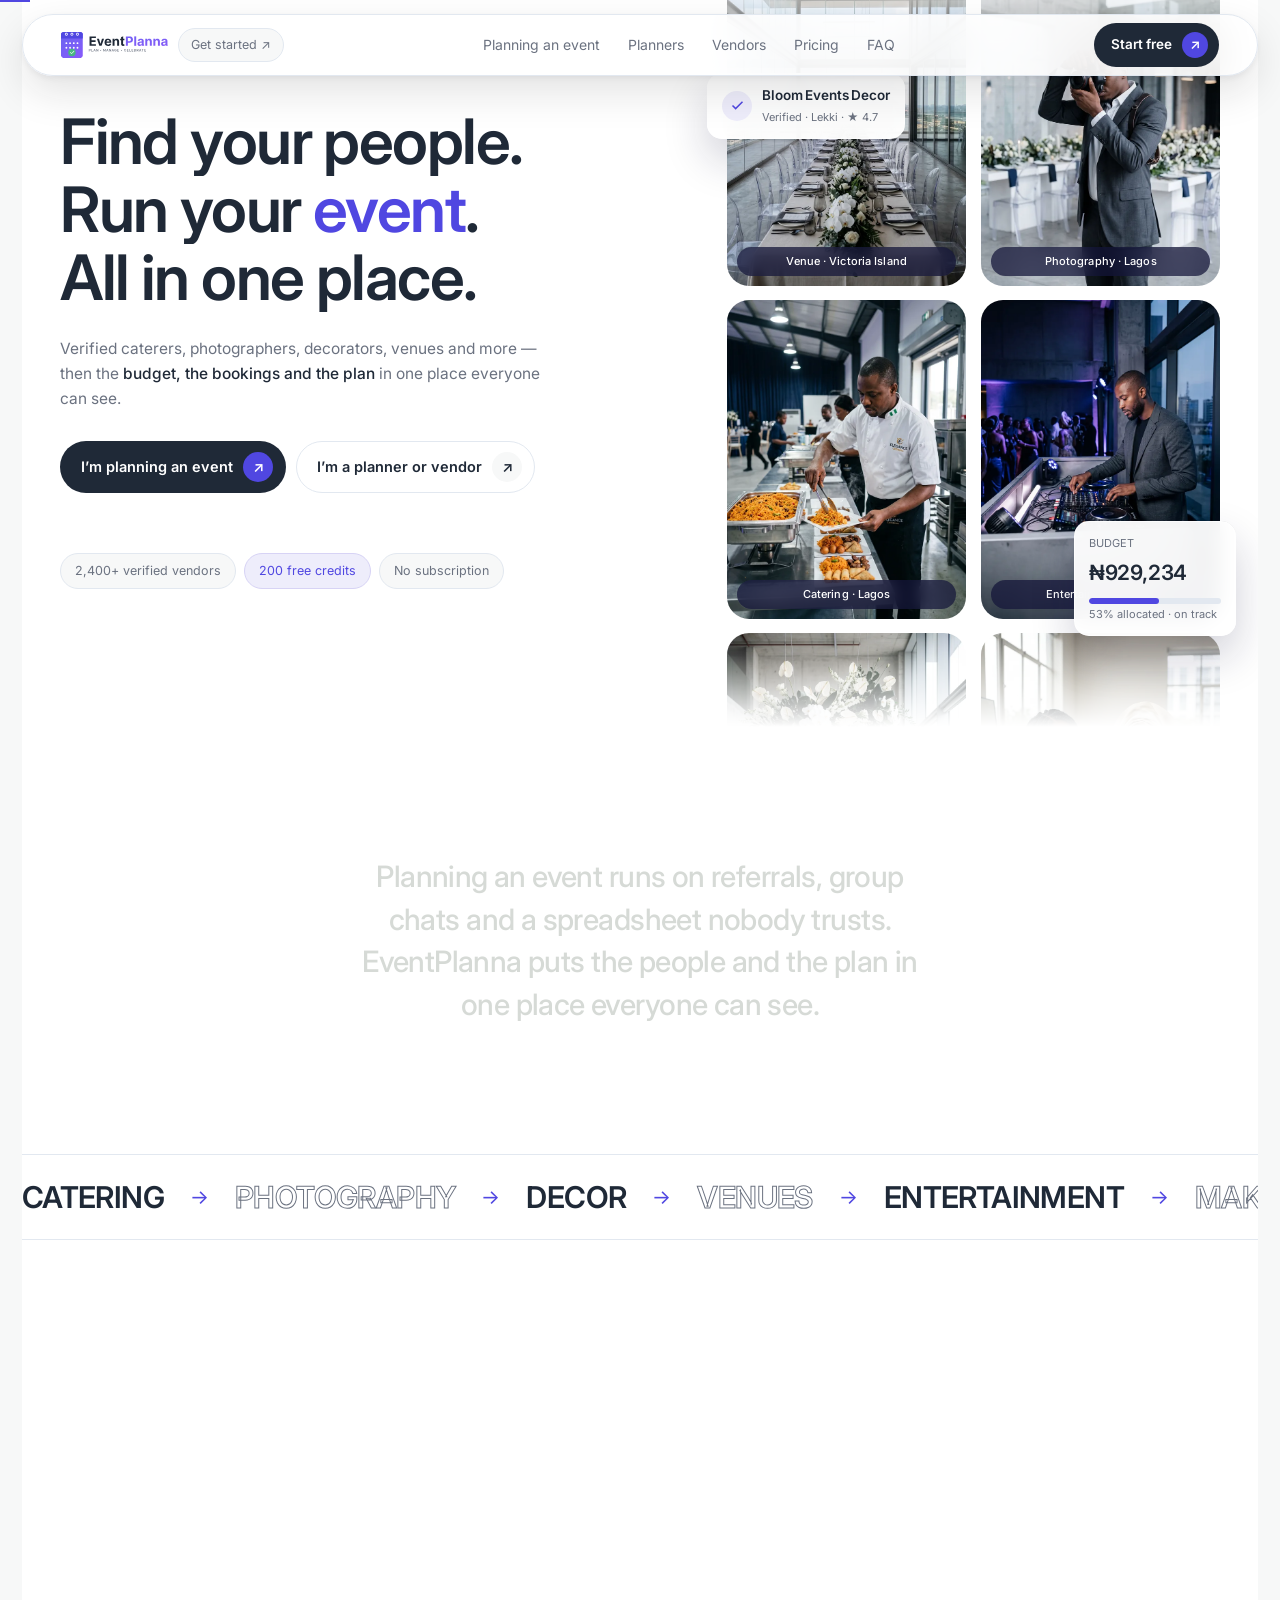
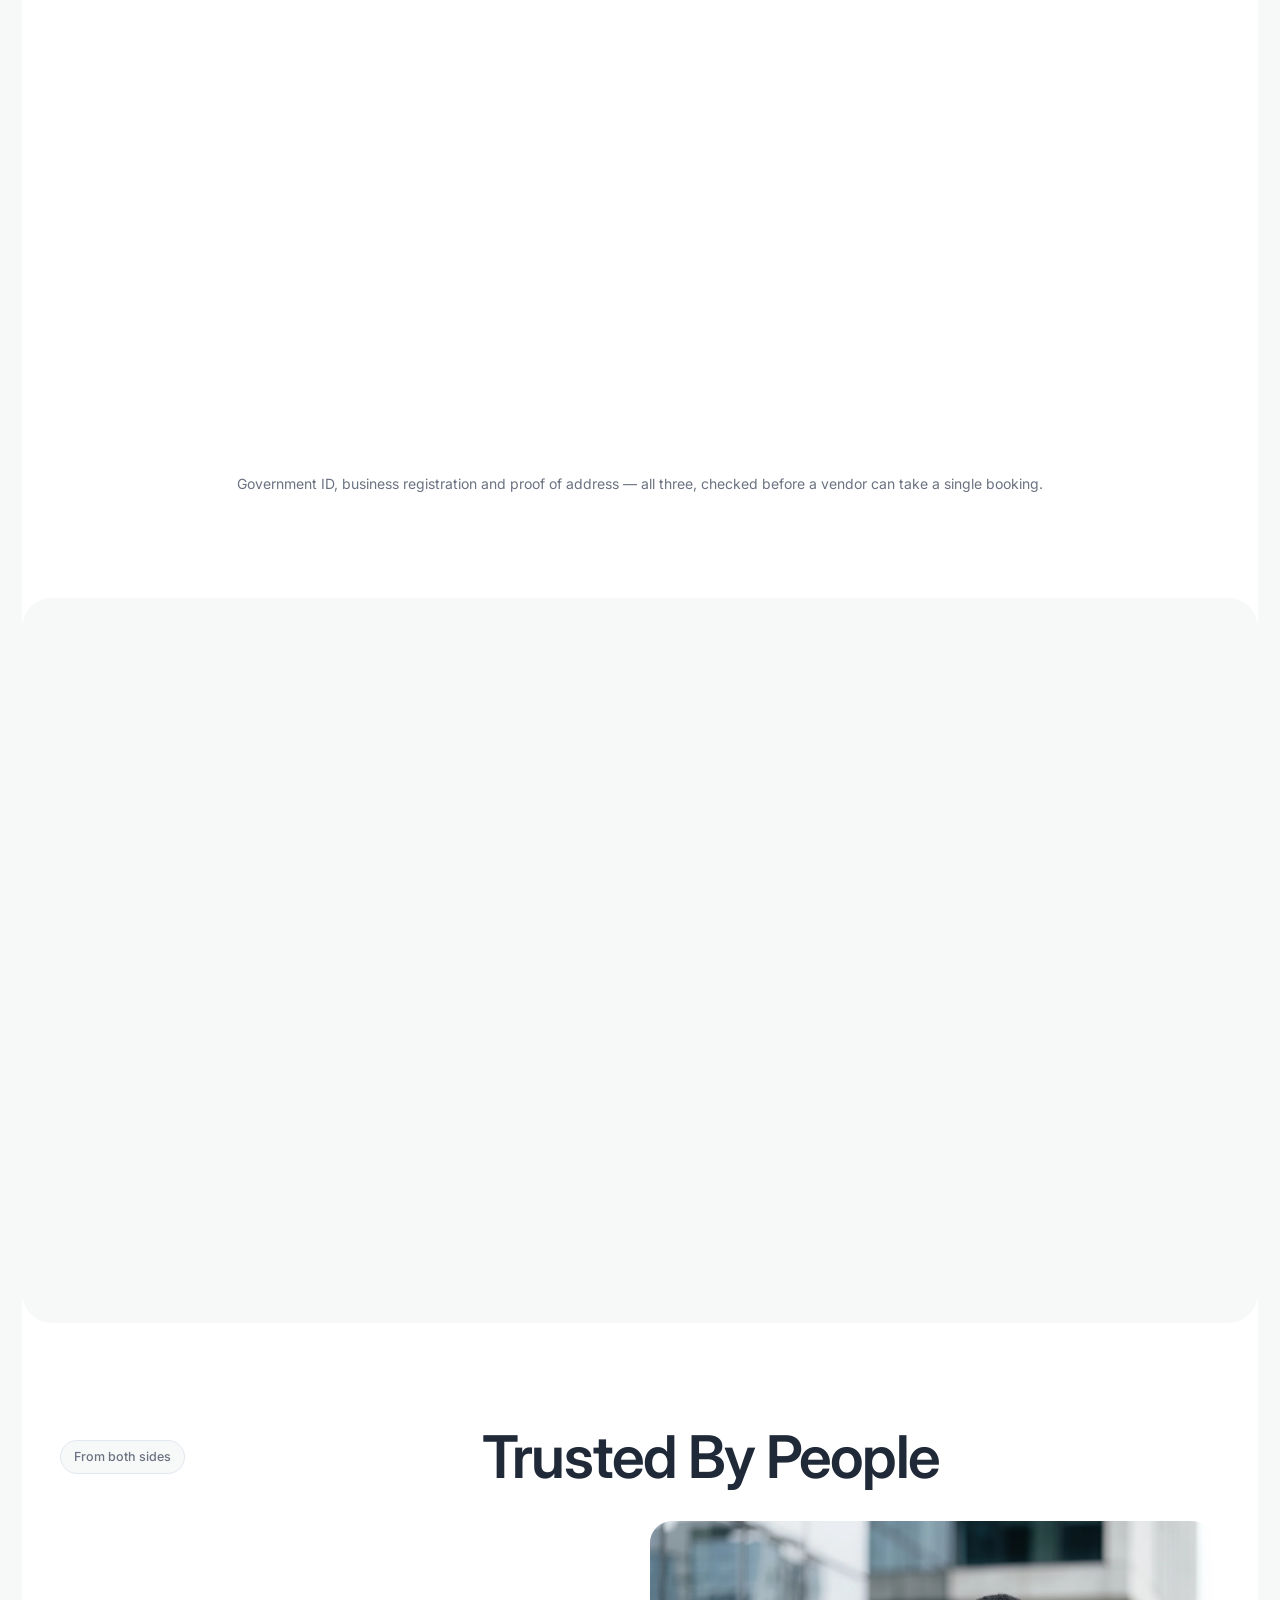
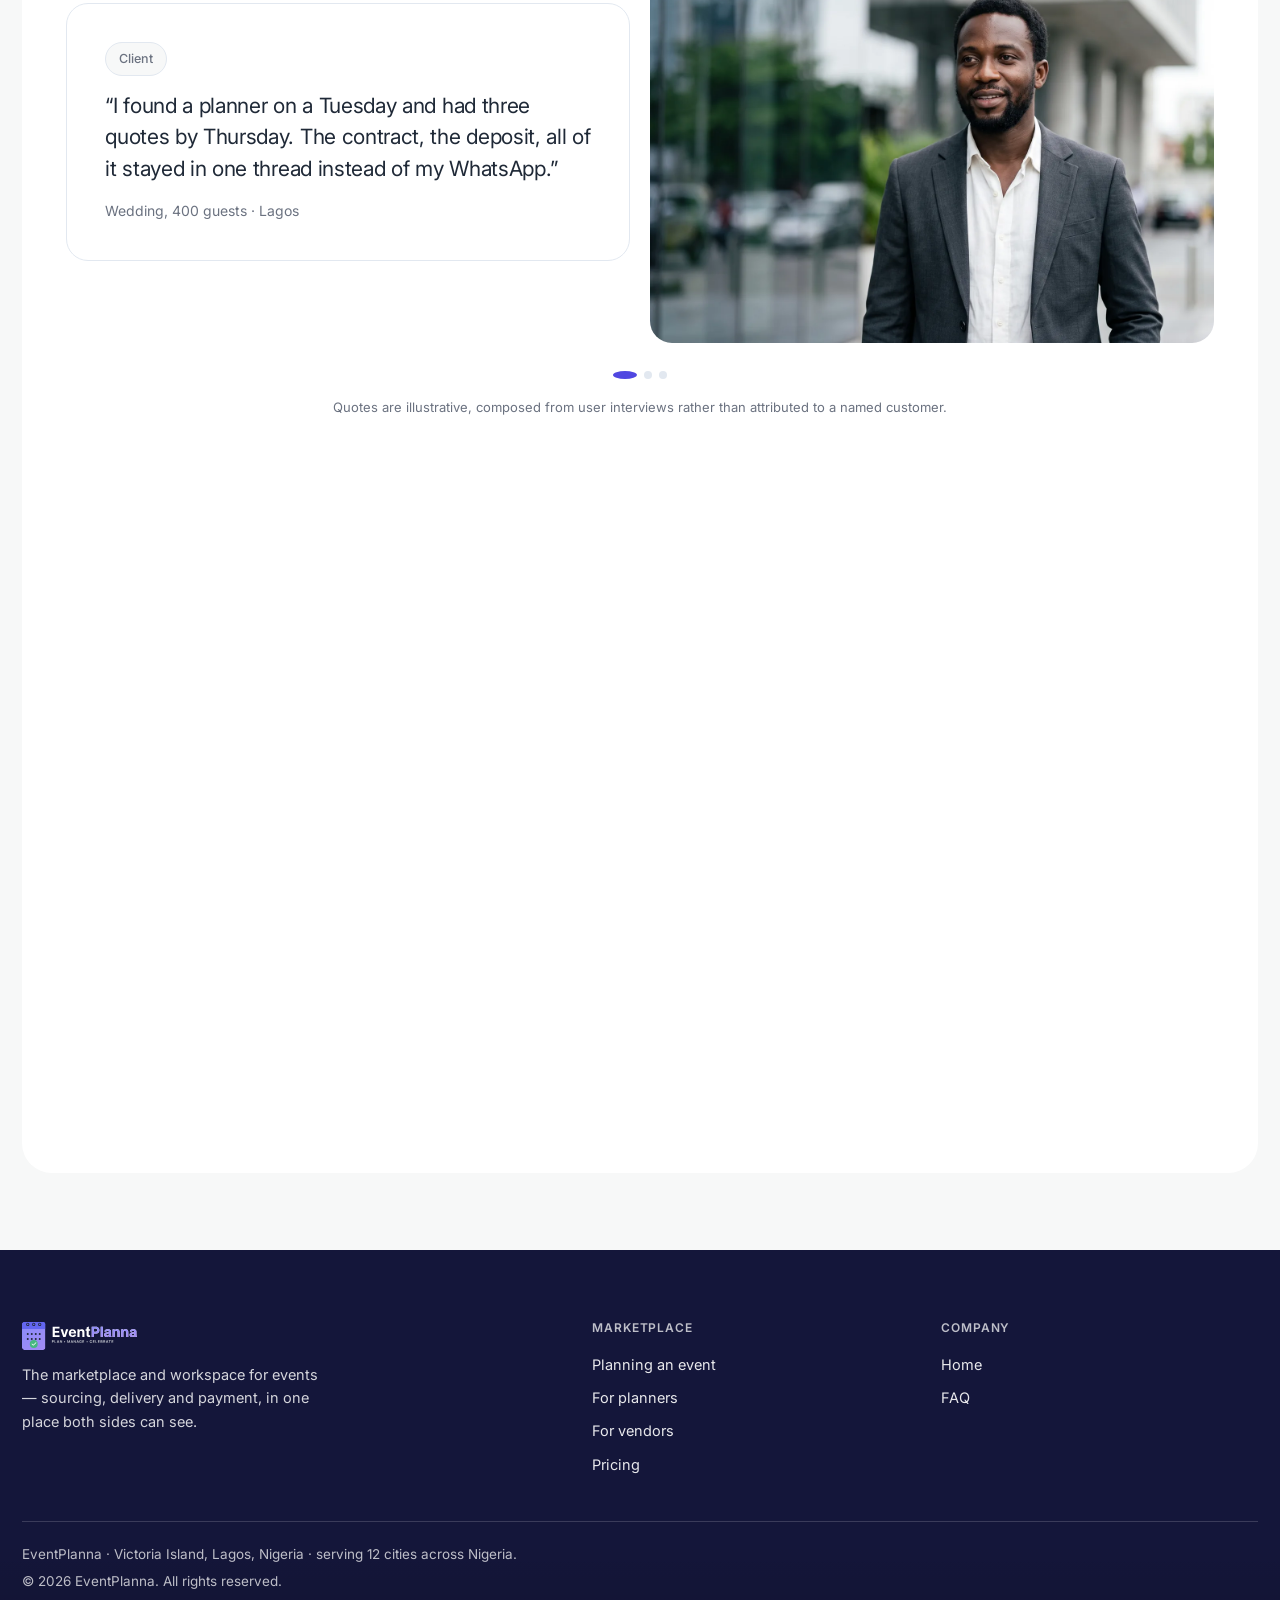
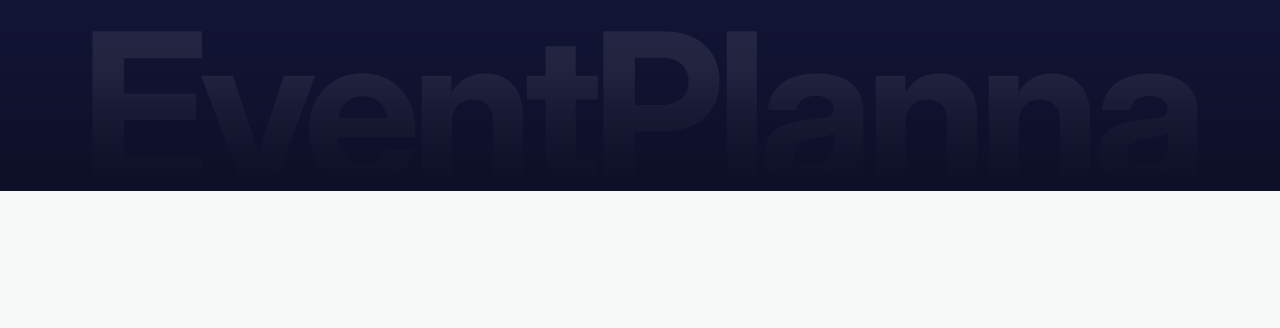
==== index.html @ 7e230792 "Use the uploaded photography across all nineteen slots The images arrived in assets/website images/ " ====
<!doctype html>
<html lang="en">
<head>
<meta charset="utf-8">
<meta name="viewport" content="width=device-width, initial-scale=1">
<title>EventPlanna &mdash; The marketplace and workspace for events</title>
<meta name="description" content="Find verified vendors and planners for your event, then run the whole thing &mdash; budget, bookings, tasks and payments &mdash; from one place. 2,400+ verified vendors across 12 Nigerian cities.">
<link rel="icon" href="assets/favicon.svg">
<link rel="preconnect" href="https://fonts.googleapis.com">
<link rel="preconnect" href="https://fonts.gstatic.com" crossorigin>
<link href="https://fonts.googleapis.com/css2?family=Inter:wght@400;500;600;700&display=swap" rel="stylesheet">
<link rel="stylesheet" href="assets/styles.css?v=2">
<link rel="stylesheet" href="assets/components.css?v=2">
</head>
<body>

<div class="progress"><i></i></div>

<nav class="nav">
  <div class="nav-inner">
    <a class="logo" href="index.html"><img src="assets/logo-dark.svg" alt="EventPlanna"></a>
    <a class="chip" href="#start">Get started &#8599;</a>
    <div class="nav-links">
      <a href="clients.html">Planning an event</a>
      <a href="planners.html">Planners</a>
      <a href="vendors.html">Vendors</a>
      <a href="pricing.html">Pricing</a>
      <a href="faq.html">FAQ</a>
    </div>
    <a class="btn btn-dark btn-sm" href="#start">Start free <span class="cap">&#8599;</span></a>
    <button class="nav-toggle" aria-label="Menu" aria-expanded="false"><span></span><span></span></button>
  </div>
</nav>

<div class="wrap"><div class="shell">

  <!-- ================= 1. HERO ================= -->
  <header class="hero">
    <div class="hero-grid">
      <div class="hero-left">
        <h1>
          <span class="line"><span>Find your people.</span></span>
          <span class="line"><span>Run your <em class="hl" style="font-style:normal">event</em>.</span></span>
          <span class="line"><span>All in one place.</span></span>
        </h1>
        <p class="hero-sub fade-up d1">Verified caterers, photographers, decorators, venues and more &mdash; then the <b>budget, the bookings and the plan</b> in one place everyone can see.</p>
        <div class="hero-actions fade-up d2">
          <a class="btn btn-dark" href="clients.html">I&rsquo;m planning an event <span class="cap">&#8599;</span></a>
          <a class="btn btn-light" href="planners.html">I&rsquo;m a planner or vendor <span class="cap">&#8599;</span></a>
        </div>
        <div class="hero-tags fade-up d3">
          <span class="tag">2,400+ verified vendors</span>
          <span class="tag on">200 free credits</span>
          <span class="tag">No subscription</span>
        </div>
      </div>

      <div class="hero-media-wrap fade-up d2">
        <div class="hero-media">
  <div class="col up">
            <div class="pcard ph t-grey" style="--img:url(img/hero-venue.webp)"><span class="plabel">Venue &middot; Victoria Island</span></div>
            <div class="pcard ph t-cream" style="--img:url(img/hero-catering.webp)"><span class="plabel">Catering &middot; Lagos</span></div>
            <div class="pcard ph t-blush" style="--img:url(img/hero-decor.webp)"><span class="plabel">Decor &middot; Lekki</span></div>
          </div>
  <div class="col down">
            <div class="pcard ph t-lilac" style="--img:url(img/hero-photography.webp)"><span class="plabel">Photography &middot; Lagos</span></div>
            <div class="pcard ph t-blue" style="--img:url(img/hero-entertainment.webp)"><span class="plabel">Entertainment &middot; Ikeja</span></div>
            <div class="pcard ph t-mint" style="--img:url(img/hero-beauty.webp)"><span class="plabel">Makeup &amp; hair &middot; Abuja</span></div>
          </div>
        </div>
        <div class="hfloat a">
          <i><svg width="15" height="15" viewBox="0 0 24 24" fill="none" stroke="#5047e1" stroke-width="2.4"><path d="M20 6 9 17l-5-5"/></svg></i>
          <div><b>Bloom Events Decor</b><small>Verified &middot; Lekki &middot; &#9733; 4.7</small></div>
        </div>
        <div class="hfloat b">
          <small>BUDGET</small>
          <b data-count="&#8358;1,600,000">&#8358;0</b>
          <span class="bar"><i></i></span>
          <small>53% allocated &middot; on track</small>
        </div>
      </div>
    </div>
  </header>

  <!-- ================= 2. statement ================= -->
  <section class="statement wide">
    <p data-words data-green="one|place|everyone|can|see">Planning an event runs on referrals, group chats and a spreadsheet nobody trusts. EventPlanna puts the people and the plan in one place everyone can see.</p>
  </section>

  <!-- ================= 3. ticker ================= -->
  <div class="ticker">
    <div class="ticker-track">
      <b>CATERING</b><i>&rarr;</i><b class="out">PHOTOGRAPHY</b><i>&rarr;</i><b>DECOR</b><i>&rarr;</i><b class="out">VENUES</b><i>&rarr;</i><b>ENTERTAINMENT</b><i>&rarr;</i><b class="out">MAKEUP &amp; HAIR</b><i>&rarr;</i>
    </div>
  </div>

  <!-- ================= 4. stats ================= -->
  <section class="section" style="padding-bottom:0">
    <div class="stats stagger">
      <div class="stat"><em>Verified vendors</em><b data-count="2,400+">0</b><span>ID, business registration and address checked before a single booking</span></div>
      <div class="stat"><em>Events delivered</em><b data-count="18,000+">0</b><span>Weddings, corporate events, birthdays and conferences</span></div>
      <div class="stat"><em>Paid to vendors</em><b data-count="&#8358;2.3B+">&#8358;0</b><span>Through bookings confirmed and delivered on the platform</span></div>
      <div class="stat"><em>Cities covered</em><b data-count="12">0</b><span>Lagos, Abuja, Port Harcourt, Ibadan, Kano, Enugu and six more</span></div>
    </div>
  </section>

  <!-- ================= 5. how it works ================= -->
  <section class="section" id="how">
    <div class="shead reveal">
      <span class="eyebrow">How it works</span>
      <h2>Three steps, and none of them is a phone call</h2>
    </div>
    <div class="steps">
      <div class="step reveal"><div class="step-n">1</div><div><h3>Tell us about the event</h3><p>Type, date, city, headcount, budget. You get a workspace back with phases, a starter checklist and a budget already broken into categories &mdash; so you are editing a plan, not staring at a blank page.</p></div></div>
      <div class="step reveal"><div class="step-n">2</div><div><h3>Compare people who are actually free</h3><p>Planners and vendors filtered by your date, your city and your budget before you ever see them. Real portfolios, real price ranges, and ratings only from clients who booked and paid here.</p></div></div>
      <div class="step reveal"><div class="step-n">3</div><div><h3>Book, pay, and follow it to the day</h3><p>A deposit paid in-app holds the date. Every naira after that lands against a budget line, and the plan is one screen you, your planner and your team all read from.</p></div></div>
    </div>
  </section>

  <!-- ================= 6. three doors ================= -->
  <section class="section">
    <div class="shead reveal">
      <span class="eyebrow">Who it is for</span>
      <h2>Three ways in, <span class="mark">one marketplace</span></h2>
    </div>
    <div class="cards stagger">
      <a class="card" href="clients.html">
        <div class="card-photo"><i class="ph t-blush" style="--img:url(img/door-client.webp)"></i></div>
        <h3>Planning an event</h3>
        <p>Compare real planners and vendors, book and pay in-app, and follow the budget without chasing anyone for an update.</p>
        <span class="card-link">For clients <span>&rarr;</span></span>
      </a>
      <a class="card" href="planners.html">
        <div class="card-photo"><i class="ph t-lilac" style="--img:url(img/door-planner.webp)"></i></div>
        <h3>Event planners</h3>
        <p>Win briefs that match what you do, source your own vendors, and run budgets, tasks and your team from one workspace.</p>
        <span class="card-link">For planners <span>&rarr;</span></span>
      </a>
      <a class="card" href="vendors.html">
        <div class="card-photo"><i class="ph t-cream" style="--img:url(img/door-vendor.webp)"></i></div>
        <h3>Vendors</h3>
        <p>List free, get briefs filtered to your category, city and availability, and get paid once the event is delivered.</p>
        <span class="card-link">For vendors <span>&rarr;</span></span>
      </a>
    </div>
  </section>

  <!-- ================= 7. verified split ================= -->
  <section class="section">
    <h2 class="big reveal" style="margin-bottom:36px">A marketplace is only worth something if the <span class="mark">badge means something</span></h2>
    <div class="split">
      <span class="sw">Verified</span>
      <div class="slot"><div class="pcard ph t-lilac" style="--img:url(img/verified-vendor.webp)" role="img" aria-label="A verified caterer plating in a venue kitchen"></div></div>
      <span class="sw">Before listed</span>
    </div>
    <p class="center muted" style="font-size:14px;margin-top:26px">Government ID, business registration and proof of address &mdash; all three, checked before a vendor can take a single booking.</p>
  </section>

  <!-- ================= 8. orbit ================= -->
  <section class="section" style="background:var(--tile);border-radius:var(--r-xl)">
    <div class="duo reveal">
      <div class="orbit">
        <div class="ring"></div><div class="ring r2"></div><div class="ring r3"></div>
        <div class="spin">
          <div class="sat" style="left:2%;top:38%"><span><svg width="20" height="20" viewBox="0 0 24 24" fill="none" stroke="#5047e1" stroke-width="2"><path d="M14.5 4h-5L8 6H4a2 2 0 0 0-2 2v10a2 2 0 0 0 2 2h16a2 2 0 0 0 2-2V8a2 2 0 0 0-2-2h-4z"/><circle cx="12" cy="13" r="4"/></svg></span></div>
          <div class="sat" style="right:6%;top:14%"><span><svg width="20" height="20" viewBox="0 0 24 24" fill="none" stroke="#0f9d6e" stroke-width="2"><path d="M3 2v7a3 3 0 0 0 6 0V2M6 12v10M18 2c-1.7 1.3-2.5 3.4-2.5 6s.8 4.7 2.5 6V2zM18 14v8"/></svg></span></div>
          <div class="sat" style="right:2%;bottom:34%"><span><svg width="20" height="20" viewBox="0 0 24 24" fill="none" stroke="#3b82f6" stroke-width="2"><path d="M9 18V5l12-2v13"/><circle cx="6" cy="18" r="3"/><circle cx="18" cy="16" r="3"/></svg></span></div>
        </div>
        <div class="spin rev">
          <div class="sat" style="left:16%;bottom:8%"><span><svg width="20" height="20" viewBox="0 0 24 24" fill="none" stroke="#c2478e" stroke-width="2"><path d="M12 22c4-4 7-7.6 7-11a7 7 0 1 0-14 0c0 3.4 3 7 7 11z"/><circle cx="12" cy="11" r="2.6"/></svg></span></div>
          <div class="sat" style="left:40%;top:1%"><span><svg width="20" height="20" viewBox="0 0 24 24" fill="none" stroke="#d97b3c" stroke-width="2"><path d="M3 21V9l9-6 9 6v12"/><path d="M9 21v-7h6v7"/></svg></span></div>
        </div>
        <div class="hub"><img src="assets/logo-dark.svg" alt="EventPlanna"><div style="font-size:10.5px;color:var(--grey);margin-top:6px">one workspace</div></div>
      </div>
      <div>
        <h2 style="font-size:clamp(28px,4vw,46px)"><span class="mark">Every vendor</span> one event needs, from one workspace</h2>
        <p class="muted" style="margin-top:18px;max-width:46ch">Catering, photography, decor, venue, entertainment and logistics all book through the same flow and draw from the same budget &mdash; so you compare real quotes against what is actually left.</p>
        <ul class="ticks">
          <li><svg width="16" height="16" viewBox="0 0 24 24" fill="none" stroke="#5047e1" stroke-width="3"><path d="M20 6 9 17l-5-5"/></svg> Your own trusted vendors, or the verified marketplace</li>
          <li><svg width="16" height="16" viewBox="0 0 24 24" fill="none" stroke="#5047e1" stroke-width="3"><path d="M20 6 9 17l-5-5"/></svg> One budget, every category drawing from it</li>
          <li><svg width="16" height="16" viewBox="0 0 24 24" fill="none" stroke="#5047e1" stroke-width="3"><path d="M20 6 9 17l-5-5"/></svg> No subscription &mdash; you spend credits on actions, not access</li>
        </ul>
        <div class="hero-actions" style="margin-top:26px">
          <a class="btn btn-dark" href="vendors.html">Meet the network <span class="cap">&#8599;</span></a>
          <a class="btn btn-light" href="pricing.html">What it costs <span class="cap">&#8599;</span></a>
        </div>
      </div>
    </div>
  </section>

  <!-- ================= 9. testimonials ================= -->
  <section class="section">
    <div style="display:flex;justify-content:space-between;align-items:center;gap:16px;flex-wrap:wrap;margin-bottom:26px">
      <span class="eyebrow">From both sides</span>
      <h2 class="big" style="flex:1;min-width:240px">Trusted By People</h2>
    </div>
    <div class="tcar" data-carousel>
      <div class="ttrack">
        <div class="tslide">
          <div class="tquote">
            <span class="eyebrow">Client</span>
            <blockquote>&ldquo;I found a planner on a Tuesday and had three quotes by Thursday. The contract, the deposit, all of it stayed in one thread instead of my WhatsApp.&rdquo;</blockquote>
            <p class="muted" style="margin-top:16px;font-size:14px">Wedding, 400 guests &middot; Lagos</p>
          </div>
          <div class="tphoto ph" style="--img:url(img/t-client.webp)" role="img" aria-label="Portrait of a client who planned his own wedding"></div>
        </div>
        <div class="tslide">
          <div class="tquote">
            <span class="eyebrow">Planner</span>
            <blockquote>&ldquo;We ran 40 events last year on EventPlanna. The budget tracking alone paid for itself &mdash; I stopped finding out about an overspend three weeks too late.&rdquo;</blockquote>
            <p class="muted" style="margin-top:16px;font-size:14px">Full-service planner &middot; Lagos</p>
          </div>
          <div class="tphoto ph" style="--img:url(img/t-planner.webp)" role="img" aria-label="Portrait of a full-service event planner in a venue she is working in"></div>
        </div>
        <div class="tslide">
          <div class="tquote">
            <span class="eyebrow">Vendor</span>
            <blockquote>&ldquo;We went from four bookings a month to fourteen. The verified badge made the difference &mdash; people stopped asking us to prove we were real.&rdquo;</blockquote>
            <p class="muted" style="margin-top:16px;font-size:14px">Photography &middot; Lagos</p>
          </div>
          <div class="tphoto ph" style="--img:url(img/t-vendor.webp)" role="img" aria-label="Portrait of a wedding photographer on the vendor network"></div>
        </div>
      </div>
    </div>
    <div class="tdots"></div>
    <p class="center muted" style="font-size:13px;margin-top:18px">Quotes are illustrative, composed from user interviews rather than attributed to a named customer.</p>
  </section>

  <!-- ================= 10. CTA + category mosaic ================= -->
  <section class="section" id="start">
    <div class="duo duo-36 reveal">
      <h2 style="font-size:clamp(28px,4.4vw,52px)">Start with <span class="hl">200 free credits</span> and see who is actually available on your date.</h2>
      <div>
        <p class="muted">No card, no subscription, no sales call. Create the event and you can be comparing real quotes in under a minute.</p>
        <div class="hero-actions" style="margin-top:22px">
          <a class="btn btn-dark" href="clients.html">Planning an event <span class="cap">&#8599;</span></a>
          <a class="btn btn-light" href="vendors.html">List your business <span class="cap">&#8599;</span></a>
        </div>
      </div>
    </div>
    <div class="mosaic stagger">
      <div class="pcard ph t-cream" style="--img:url(img/cat-catering.webp)"><div class="catile"><span class="ci"><svg width="17" height="17" viewBox="0 0 24 24" fill="none" stroke="#d97b3c" stroke-width="2"><path d="M3 2v7a3 3 0 0 0 6 0V2M6 12v10M18 2c-1.7 1.3-2.5 3.4-2.5 6s.8 4.7 2.5 6V2zM18 14v8"/></svg></span><b>Catering</b><span>548 vendors</span></div></div>
      <div class="pcard ph t-lilac" style="--img:url(img/cat-photography.webp)"><div class="catile"><span class="ci"><svg width="17" height="17" viewBox="0 0 24 24" fill="none" stroke="#5047e1" stroke-width="2"><path d="M14.5 4h-5L8 6H4a2 2 0 0 0-2 2v10a2 2 0 0 0 2 2h16a2 2 0 0 0 2-2V8a2 2 0 0 0-2-2h-4z"/><circle cx="12" cy="13" r="4"/></svg></span><b>Photography</b><span>462 vendors</span></div></div>
      <div class="pcard ph t-blush" style="--img:url(img/cat-decor.webp)"><div class="catile"><span class="ci"><svg width="17" height="17" viewBox="0 0 24 24" fill="none" stroke="#c2478e" stroke-width="2"><path d="M12 22c4-4 7-7.6 7-11a7 7 0 1 0-14 0c0 3.4 3 7 7 11z"/><circle cx="12" cy="11" r="2.6"/></svg></span><b>Decor</b><span>391 vendors</span></div></div>
      <div class="pcard ph t-grey" style="--img:url(img/cat-venues.webp)"><div class="catile"><span class="ci"><svg width="17" height="17" viewBox="0 0 24 24" fill="none" stroke="#6b7280" stroke-width="2"><path d="M3 21V9l9-6 9 6v12"/><path d="M9 21v-7h6v7"/></svg></span><b>Venues</b><span>344 listings</span></div></div>
      <div class="pcard ph t-blue" style="--img:url(img/cat-entertainment.webp)"><div class="catile"><span class="ci"><svg width="17" height="17" viewBox="0 0 24 24" fill="none" stroke="#3b82f6" stroke-width="2"><path d="M9 18V5l12-2v13"/><circle cx="6" cy="18" r="3"/><circle cx="18" cy="16" r="3"/></svg></span><b>Entertainment</b><span>352 vendors</span></div></div>
      <div class="pcard ph t-mint" style="--img:url(img/cat-beauty.webp)"><div class="catile"><span class="ci"><svg width="17" height="17" viewBox="0 0 24 24" fill="none" stroke="#0f9d6e" stroke-width="2"><path d="M12 2a7 7 0 0 1 7 7c0 4-7 13-7 13S5 13 5 9a7 7 0 0 1 7-7z"/></svg></span><b>Makeup &amp; hair</b><span>268 vendors</span></div></div>
    </div>
  </section>
</div></div>

<footer>
  <div class="wrap">
    <div class="foot-grid">
      <div class="foot-brand">
        <a class="logo" href="index.html" style="height:28px"><img src="assets/logo-light.svg" alt="EventPlanna" style="height:28px"></a>
        <p>The marketplace and workspace for events &mdash; sourcing, delivery and payment, in one place both sides can see.</p>
      </div>
      <div><h4>Marketplace</h4><a href="clients.html">Planning an event</a><a href="planners.html">For planners</a><a href="vendors.html">For vendors</a><a href="pricing.html">Pricing</a></div>
      <div><h4>Company</h4><a href="index.html">Home</a><a href="faq.html">FAQ</a></div>
    </div>
    <div class="foot-bot">
      <div>
        <div>EventPlanna &middot; Victoria Island, Lagos, Nigeria &middot; serving 12 cities across Nigeria.</div>
        <div style="margin-top:6px">&copy; 2026 EventPlanna. All rights reserved.</div>
      </div>
    </div>
  </div>
  <div class="foot-mark" aria-hidden="true">EventPlanna</div>
</footer>

<script src="assets/app.js?v=2"></script>
</body>
</html>
---- assets/styles.css ----
/* EventPlanna — marketing site
   Tokens from the platform design system in Figma. Inter only, brand green only. */

:root{
  /* EventPlanna brand ramp. The token names keep the template's --green-*
     shape so nothing downstream has to change; the values are the product's
     real design-system colours, carried over from the app build. */
  --green:#5047e1; --green-700:#3f37c9; --green-100:#eeedfb; --green-300:#a49ff0;
  --ink:#1f2937; --grey:#6b7280; --border:#e2e8f0; --tile:#f7f8f8; --white:#fff;
  --green-900:#14163a;
  /* status only - never decoration, never a chart series */
  --amber:#b98900; --amber-bg:#fff6df; --red:#c2454a; --red-bg:#fdeded;
  --blue:#1d4ed8; --blue-bg:#eaf2fe; --purple:#6d28d9; --purple-bg:#f2eefc;
  /* categorical chart series - distinct hues, none reused from the status set */
  --c1:#5047e1; --c2:#8b85ea; --c3:#3b82f6; --c4:#0f9d6e; --c5:#c2478e; --c6:#d97b3c; --c-neutral:#c9ccd6;
  /* The shell tracks the viewport instead of locking to 1200px: it fills the
     window up to 1720px, past which a text column stops being readable. The
     outer margin and the inner gutter both grow with the screen, so the
     proportions hold from a phone to an ultrawide. */
  --max:1720px;
  --page:min(100% - clamp(24px,3.4vw,96px), var(--max));
  --gut:clamp(18px,3vw,72px);
  --r:12px; --r-lg:22px; --r-xl:30px;
  --shadow:0 1px 2px rgba(31,41,55,.04),0 12px 32px rgba(31,41,55,.07);
  --shadow-lg:0 26px 70px rgba(20,22,58,.22);
  --ease:cubic-bezier(.22,1,.36,1); --ease-out:cubic-bezier(.16,1,.3,1);
}
*,*::before,*::after{box-sizing:border-box}
html{scroll-behavior:smooth}
body{margin:0;background:var(--tile);color:var(--ink);font-family:Inter,-apple-system,BlinkMacSystemFont,"Segoe UI",sans-serif;font-size:clamp(16px,.95vw,18px);line-height:1.6;-webkit-font-smoothing:antialiased;overflow-x:hidden}
img{max-width:100%;display:block}
a{color:inherit}
h1,h2,h3,h4{margin:0;line-height:1.08;letter-spacing:-.025em;font-weight:600}
p{margin:0}
.wrap{width:var(--page);margin-inline:auto}
.section{padding:clamp(60px,8vw,118px) var(--gut)}
.shell>.section,.shell>header{padding-inline:var(--gut)}
.hero-left{padding-inline:0}
.center{text-align:center}
.hl{color:var(--green)}
.mark{background:var(--green-100);color:var(--green);padding:0 .18em;border-radius:6px;box-decoration-break:clone;-webkit-box-decoration-break:clone}
.muted{color:var(--grey)}
.shell{background:var(--white);border-radius:var(--r-xl);overflow:hidden}
.smooth{position:fixed;top:0;left:0;width:100%;will-change:transform;z-index:1}
.has-smooth body{overflow-x:hidden}
.js-scrub{transition:none!important}

/* ============ preloader ============ */

/* ============ nav ============ */
.nav{position:fixed;inset:14px 0 auto;z-index:150;display:flex;justify-content:center;pointer-events:none}
.nav-inner{pointer-events:auto;display:flex;align-items:center;gap:10px;width:var(--page);padding:8px var(--gut);background:rgba(255,255,255,.9);backdrop-filter:blur(20px) saturate(1.5);border:1px solid var(--border);border-radius:999px;box-shadow:0 1px 2px rgba(23,24,28,.04);transform:translateY(-130%);opacity:0;transition:box-shadow .35s var(--ease),transform .8s var(--ease-out) .1s,opacity .5s .1s}
.ready .nav-inner{transform:none;opacity:1}
.nav.scrolled .nav-inner{box-shadow:0 2px 6px rgba(23,24,28,.06),0 16px 40px rgba(23,24,28,.12)}
.logo{display:flex;align-items:center;height:26px;text-decoration:none;flex:none}
.logo img{height:26px;width:auto}
.chip{display:inline-flex;align-items:center;gap:5px;padding:6px 12px;border-radius:999px;background:var(--tile);border:1px solid var(--border);font-size:12.5px;color:var(--grey);text-decoration:none;white-space:nowrap}
.nav-links{display:flex;gap:2px;margin-inline:auto}
.nav-links a{position:relative;text-decoration:none;font-size:14px;color:var(--grey);padding:8px 13px;border-radius:999px;white-space:nowrap;transition:color .22s}
.nav-links a::after{content:"";position:absolute;left:13px;right:13px;bottom:4px;height:1.5px;background:var(--green);transform:scaleX(0);transform-origin:left;transition:transform .35s var(--ease)}
.nav-links a:hover{color:var(--ink)}
.nav-links a:hover::after,.nav-links a[aria-current=page]::after{transform:scaleX(1)}
.nav-links a[aria-current=page]{color:var(--ink)}
.nav-toggle{display:none;background:none;border:0;padding:10px;cursor:pointer}
.nav-toggle span{display:block;width:18px;height:1.5px;background:var(--ink);margin:4px 0;transition:transform .3s var(--ease)}
.nav-toggle[aria-expanded=true] span:first-child{transform:translateY(5.5px) rotate(45deg)}
.nav-toggle[aria-expanded=true] span:last-child{transform:translateY(-5.5px) rotate(-45deg)}
.nav-spacer{height:86px}

/* ============ buttons ============ */
.btn{position:relative;display:inline-flex;align-items:center;gap:10px;padding:10px 12px 10px 20px;border-radius:999px;border:1px solid transparent;font-size:14.5px;font-weight:600;text-decoration:none;cursor:pointer;white-space:nowrap;transition:transform .25s var(--ease),background .22s,box-shadow .3s,border-color .22s;will-change:transform}
.btn .cap{width:30px;height:30px;border-radius:50%;display:grid;place-items:center;flex:none;transition:transform .35s var(--ease),background .25s}
.btn:hover .cap{transform:rotate(45deg)}
.btn-dark{background:var(--ink);color:#fff}
.btn-dark .cap{background:var(--green);color:#fff}
.btn-dark:hover{background:#000}
.btn-light{background:var(--white);color:var(--ink);border-color:var(--border)}
.btn-light .cap{background:var(--tile);color:var(--ink)}
.btn-light:hover{border-color:#cdd4cd}
.btn-green{background:var(--green);color:#fff}
.btn-green .cap{background:rgba(255,255,255,.22);color:#fff}
.btn-green:hover{background:var(--green-700)}
.btn-sm{padding:8px 10px 8px 16px;font-size:13.5px}
.btn-sm .cap{width:26px;height:26px}

/* ============ hero ============ */
.hero{position:relative;padding-top:104px}
.hero-grid{display:grid;grid-template-columns:1.12fr .88fr;gap:40px;align-items:center;min-height:min(86vh,760px)}
.hero-left{padding:clamp(24px,4vw,56px) 0 clamp(24px,4vw,48px)}
.hero h1{font-size:clamp(36px,4.9vw,86px)}
.line{display:block;overflow:hidden}
.line>span{display:block;transform:translateY(106%);transition:transform .82s var(--ease-out)}
.ready .line>span{transform:none}
.ready .line:nth-child(2)>span{transition-delay:.08s}
.ready .line:nth-child(3)>span{transition-delay:.16s}
.hero-sub{margin-top:24px;max-width:50ch;color:var(--grey);font-size:clamp(15.5px,1.15vw,19px);line-height:1.62}
.hero-sub b{color:var(--ink);font-weight:500}
.hero-actions{display:flex;gap:10px;margin-top:30px;flex-wrap:wrap}
.hero-tags{display:flex;gap:8px;margin-top:clamp(28px,5vw,60px);flex-wrap:wrap;align-items:center}
.tag{padding:7px 14px;border-radius:999px;background:var(--tile);border:1px solid var(--border);font-size:12.5px;color:var(--grey)}
.tag.on{background:var(--green-100);border-color:#d7d3f5;color:var(--green)}
.fade-up{opacity:0;transform:translateY(16px);transition:opacity .8s var(--ease-out),transform .8s var(--ease-out)}
.ready .fade-up{opacity:1;transform:none}
.ready .d1{transition-delay:.3s}.ready .d2{transition-delay:.4s}.ready .d3{transition-delay:.5s}.ready .d4{transition-delay:.6s}

/* twin photo columns, opposite directions */
.hero-media{position:relative;display:grid;grid-template-columns:1fr 1fr;gap:14px;height:min(86vh,760px);overflow:hidden;-webkit-mask-image:linear-gradient(180deg,transparent,#000 12%,#000 88%,transparent);mask-image:linear-gradient(180deg,transparent,#000 12%,#000 88%,transparent)}
.col{display:grid;gap:14px;align-content:start;will-change:transform}
.col.up{animation:colUp 34s linear infinite}
.col.down{animation:colDown 34s linear infinite}
.hero-media:hover .col{animation-play-state:paused}
@keyframes colUp{to{transform:translateY(-50%)}}
@keyframes colDown{from{transform:translateY(-50%)}to{transform:translateY(0)}}
.pcard{position:relative;border-radius:var(--r-lg);overflow:hidden;aspect-ratio:3/4;background:var(--border)}
.pcard img{width:100%;height:100%;object-fit:cover}
.pcard .x{position:absolute;top:10px;right:10px;width:26px;height:26px;border-radius:50%;background:rgba(255,255,255,.92);display:grid;place-items:center;font-size:13px;color:var(--ink)}
.pcard .say{position:absolute;left:10px;right:10px;bottom:10px;display:flex;align-items:center;justify-content:space-between;gap:8px;background:rgba(23,24,28,.86);backdrop-filter:blur(8px);color:#fff;border-radius:999px;padding:7px 8px 7px 14px;font-size:11.5px}
.pcard .say i{width:22px;height:22px;border-radius:50%;background:#fff;color:var(--ink);display:grid;place-items:center;font-style:normal;font-size:11px;flex:none}
.hero-orbs{position:absolute;left:50%;top:50%;transform:translate(-50%,-50%);display:grid;gap:12px;z-index:2}
.orb{width:42px;height:42px;border-radius:50%;display:grid;place-items:center;background:linear-gradient(140deg,#e2e0f9,#f1effc);border:1px solid #d7d3f5;box-shadow:0 8px 22px rgba(20,22,58,.1)}

/* ============ word-highlight statement ============ */
.statement{padding:clamp(70px,10vw,140px) 0;text-align:center}
.statement p{font-size:clamp(19px,2.3vw,38px);line-height:1.45;letter-spacing:-.02em;max-width:22ch;margin-inline:auto;font-weight:500}
.statement.wide p{max-width:30ch}
.w{color:#d6dad6;transition:color .35s var(--ease)}
.w.on{color:var(--ink)}
.w.g.on{color:var(--green)}

/* ============ big statement ============ */
.big{font-size:clamp(30px,4.6vw,78px);text-align:center;letter-spacing:-.03em}

/* ============ split words admit a card ============ */
.split{display:flex;align-items:center;justify-content:center;gap:clamp(8px,2vw,26px);flex-wrap:nowrap}
.split .sw{font-size:clamp(28px,4.3vw,72px);font-weight:600;letter-spacing:-.03em;white-space:nowrap}
.split .slot{width:0;opacity:0;transition:width .9s var(--ease-out),opacity .6s .2s;overflow:hidden;flex:none}
.split.in .slot{width:clamp(180px,26vw,330px);opacity:1}
.slot .pcard{aspect-ratio:4/5;border-radius:var(--r-lg)}

/* ============ benefit stack ============ */
.brow{display:grid;grid-template-columns:1fr 1fr;gap:16px;align-items:stretch;margin-top:16px;opacity:0;transform:translateX(60px);transition:opacity .7s var(--ease-out),transform .8s var(--ease-out)}
.brow.in{opacity:1;transform:none}
.brow:nth-child(even){margin-left:clamp(0px,4vw,60px)}
.bleft{background:var(--white);border-radius:var(--r-lg);padding:26px;display:flex;gap:16px;align-items:flex-start}
.bicon{width:46px;height:46px;border-radius:50%;background:var(--ink);color:#fff;display:grid;place-items:center;flex:none}
.btag{display:inline-block;padding:5px 12px;border-radius:999px;background:var(--tile);border:1px solid var(--border);font-size:12px;color:var(--grey);margin-bottom:10px}
.bleft p{color:var(--grey);font-size:14.5px}
.bright{background:linear-gradient(140deg,#f4f6f4,#eef1ee);border-radius:var(--r-lg);padding:30px;display:grid;place-items:center;text-align:center}
.bright small{color:var(--grey);font-size:13px;display:block;margin-bottom:8px}
.bright b{font-size:clamp(20px,2.4vw,27px);font-weight:600;letter-spacing:-.02em}

/* ============ arrow ticker ============ */
.ticker{overflow:hidden;padding:18px 0;border-block:1px solid var(--border);background:var(--white)}
.ticker-track{display:flex;gap:26px;width:max-content;align-items:center;animation:slide 26s linear infinite}
.ticker:hover .ticker-track{animation-play-state:paused}
.ticker b{font-size:clamp(18px,2.4vw,30px);font-weight:600;letter-spacing:-.02em;white-space:nowrap}
.ticker b.out{color:transparent;-webkit-text-stroke:1px var(--grey)}
.ticker i{color:var(--green);font-style:normal;font-size:20px}
@keyframes slide{to{transform:translateX(-50%)}}

/* ============ cluster ============ */
.cluster{position:relative;min-height:440px}
.cl{position:absolute;background:var(--white);border:1px solid var(--border);border-radius:var(--r);box-shadow:var(--shadow);padding:14px;opacity:0;transform:translate(var(--fx,0),var(--fy,26px)) scale(.94);transition:opacity .7s var(--ease-out),transform .8s var(--ease-out)}
.cluster.in .cl{opacity:1;transform:none}
.cluster.in .cl:nth-child(2){transition-delay:.1s}.cluster.in .cl:nth-child(3){transition-delay:.2s}
.cluster.in .cl:nth-child(4){transition-delay:.3s}.cluster.in .cl:nth-child(5){transition-delay:.4s}

/* ============ orbit ============ */
.orbit{position:relative;width:100%;aspect-ratio:1;max-width:520px;margin-inline:auto}
.ring{position:absolute;inset:0;border:1px solid var(--border);border-radius:50%}
.ring.r2{inset:13%}.ring.r3{inset:26%}
.hub{position:absolute;inset:34%;border-radius:50%;background:var(--white);box-shadow:0 18px 50px rgba(20,22,58,.12);display:grid;place-items:center;text-align:center;padding:10px}
.hub img{height:22px;margin-inline:auto}
.spin{position:absolute;inset:0;animation:spin 46s linear infinite}
.spin.rev{animation-direction:reverse;animation-duration:62s}
@keyframes spin{to{transform:rotate(360deg)}}
.sat{position:absolute;z-index:2;width:clamp(42px,7vw,58px);height:clamp(42px,7vw,58px);border-radius:50%;display:grid;place-items:center;background:var(--white);box-shadow:0 10px 26px rgba(20,22,58,.14);border:1px solid var(--border)}
.sat span{animation:spin 46s linear infinite reverse;display:grid;place-items:center}
.spin.rev .sat span{animation-duration:62s;animation-direction:normal}

/* ============ counter + device ============ */
.device{border-radius:34px;border:8px solid var(--ink);background:var(--white);overflow:hidden;max-width:290px;box-shadow:var(--shadow-lg)}
.device-top{background:var(--ink);height:22px}
.dev-body{padding:14px}

/* ============ two-column blocks ============ */
.duo{display:grid;grid-template-columns:1fr 1fr;gap:40px;align-items:center}
.duo-36{gap:36px}
.duo-wide{grid-template-columns:1.1fr .9fr}
@media(max-width:860px){.duo,.duo-wide{grid-template-columns:1fr;gap:30px}}

/* ============ funnel ============
   One series across ordered stages: bar length carries the count, the ordinal
   green ramp carries stage position. Ramp validated as light->dark with
   monotone lightness, adjacent dL >= .06, and a light end at 2.31:1 on surface. */
.funnel{margin:0;background:var(--white);border:1px solid var(--border);border-radius:var(--r-lg);padding:clamp(20px,2.4vw,30px)}
.funnel figcaption{display:flex;align-items:baseline;justify-content:space-between;gap:12px;margin-bottom:20px}
.fn-title{font-weight:600;font-size:15px;letter-spacing:-.012em;color:var(--ink)}
.fn-sub{font-size:12.5px;color:var(--grey)}
.fn-plot{display:grid}
.fn-row{position:relative;display:grid;grid-template-columns:84px 1fr auto;align-items:center;gap:12px}
.fn-stage{font-size:13px;color:var(--ink)}
.fn-track{display:block;height:22px;border-radius:4px;background:var(--tile);overflow:hidden}
.fn-track>i{display:block;height:100%;border-radius:0 4px 4px 0;transition:width .9s var(--ease-out)}
.fn-val{font-size:13px;font-weight:600;font-variant-numeric:tabular-nums;color:var(--ink);min-width:32px;text-align:right}
.fn-drop{margin:4px 0 4px 96px;font-size:11.5px;color:var(--grey)}
.fn-drop span{color:#b45309;font-weight:600}
.fn-foot{margin-top:18px;padding-top:14px;border-top:1px solid var(--border);font-size:13px;color:var(--grey)}
.fn-foot b{color:var(--ink)}
.fn-tip{position:absolute;left:96px;top:calc(100% - 2px);z-index:6;max-width:min(300px,78%);opacity:0;pointer-events:none;transform:translateY(4px);transition:opacity .18s var(--ease),transform .18s var(--ease);background:var(--ink);color:#fff;font-size:12px;line-height:1.35;padding:7px 10px;border-radius:8px;box-shadow:0 8px 24px rgba(23,24,28,.2)}
.fn-row:hover .fn-tip,.fn-row:focus-within .fn-tip{opacity:1;transform:none}
@media(max-width:560px){
  .fn-row{grid-template-columns:72px 1fr auto;gap:9px}
  .fn-drop{margin-left:81px}
  .fn-tip{left:0;max-width:100%}
}

/* ============ testimonial carousel ============ */
.tcar{position:relative;overflow:hidden;border-radius:var(--r-xl)}
.ttrack{display:flex;transition:transform .8s var(--ease)}
.ttrack.fade-mode{display:grid}
.ttrack.fade-mode>.tslide{grid-area:1/1;opacity:0;transform:scale(.965);transition:opacity .72s var(--ease),transform .72s var(--ease);pointer-events:none}
.ttrack.fade-mode>.tslide.on{opacity:1;transform:none;pointer-events:auto}
.tslide{flex:0 0 100%;display:grid;grid-template-columns:1fr 1fr;gap:20px;align-items:center;padding:6px}
.tquote{background:var(--white);border:1px solid var(--border);border-radius:var(--r-lg);padding:clamp(22px,3vw,38px)}
.tquote blockquote{margin:14px 0 0;font-size:clamp(16px,1.8vw,21px);line-height:1.5;letter-spacing:-.015em}
.tphoto{border-radius:var(--r-lg);overflow:hidden;aspect-ratio:4/3}
.tphoto img{width:100%;height:100%;object-fit:cover}
.tdots{display:flex;gap:7px;justify-content:center;margin-top:22px}
.tdots button{width:8px;height:8px;border-radius:50%;border:0;background:var(--border);cursor:pointer;padding:0;transition:width .3s var(--ease),background .3s}
.tdots button.on{width:24px;background:var(--green)}

/* ============ pricing ============ */
.plans{display:grid;grid-template-columns:repeat(2,1fr);gap:18px;max-width:760px;margin:40px auto 0}
@media(max-width:760px){.plans{grid-template-columns:1fr}}
.plan{background:var(--white);border:1px solid var(--border);border-radius:var(--r-lg);padding:28px;transition:transform .4s var(--ease),box-shadow .4s var(--ease)}
.plan:hover{transform:translateY(-6px);box-shadow:var(--shadow)}
.plan.pro{background:linear-gradient(150deg,#eeedfb,#dff0f3);border-color:#d7d3f5}
.plan-price{font-size:40px;font-weight:600;letter-spacing:-.03em;margin:14px 0 4px}
.plan-price small{font-size:14px;font-weight:400;color:var(--grey)}

/* ============ mosaic ============ */
.mosaic{display:grid;grid-template-columns:repeat(6,1fr);gap:12px;margin-top:40px}
.mosaic .pcard{aspect-ratio:1;border-radius:var(--r)}
.mosaic .pcard:nth-child(3){aspect-ratio:1/1.3}
@media(max-width:900px){.mosaic{grid-template-columns:repeat(3,1fr)}}

/* ============ shared bits ============ */
.eyebrow{display:inline-flex;align-items:center;gap:7px;padding:6px 13px;border-radius:999px;background:var(--tile);border:1px solid var(--border);color:var(--grey);font-size:12.5px;font-weight:500}
.shead{max-width:60ch}
.shead h2{font-size:clamp(28px,3.7vw,60px);margin-top:16px}
.shead p{color:var(--grey);margin-top:16px;max-width:56ch}
.shead.center{margin-inline:auto}.shead.center p{margin-inline:auto}
.ticks{list-style:none;padding:0;margin:20px 0 0;display:grid;gap:10px}
.ticks li{display:flex;gap:10px;font-size:14.5px;align-items:flex-start}
.ticks svg{flex:none;margin-top:3px}
.reveal{opacity:0;transform:translateY(24px);transition:opacity .8s var(--ease-out),transform .8s var(--ease-out)}
.reveal.in{opacity:1;transform:none}
.stagger>*{opacity:0;transform:translateY(20px);transition:opacity .7s var(--ease-out),transform .7s var(--ease-out)}
.stagger.in>*{opacity:1;transform:none}
.stagger.in>*:nth-child(2){transition-delay:.09s}.stagger.in>*:nth-child(3){transition-delay:.18s}
.stagger.in>*:nth-child(4){transition-delay:.27s}.stagger.in>*:nth-child(5){transition-delay:.36s}
.progress{position:fixed;top:0;left:0;height:2px;width:100%;z-index:200;pointer-events:none}
.progress i{display:block;height:100%;width:0;background:var(--green)}
:focus-visible{outline:2.5px solid var(--green);outline-offset:3px;border-radius:4px}

/* ============ footer ============ */
footer{position:relative;overflow:hidden;background:var(--green-900);color:#fff;padding:clamp(48px,6vw,72px) 0 0;margin-top:clamp(40px,6vw,80px)}
.foot-grid{display:grid;grid-template-columns:1.7fr repeat(2,1fr);gap:32px}
@media(max-width:860px){.foot-grid{grid-template-columns:1fr 1fr}}
footer h4{font-size:12px;text-transform:uppercase;letter-spacing:.07em;opacity:.72;margin-bottom:13px}
footer a{color:rgba(255,255,255,.9);text-decoration:none;font-size:14.5px;display:block;width:fit-content;padding:5px 0;transition:transform .25s var(--ease),color .2s}
footer a:hover{transform:translateX(3px)}
.foot-brand p{color:rgba(255,255,255,.82);font-size:14.5px;margin-top:13px;max-width:34ch}
.foot-bot{margin-top:40px;padding-top:22px;border-top:1px solid rgba(255,255,255,.16);display:flex;flex-wrap:wrap;gap:16px;justify-content:space-between;align-items:flex-end;font-size:13.5px;color:rgba(255,255,255,.72)}
/* The EventPlanna light mark is genuinely light, so it needs no inversion. */
.socials{display:flex;gap:9px}
.socials a{display:grid;width:34px;height:34px;border-radius:50%;background:rgba(255,255,255,.1);display:grid;place-items:center;padding:0;transition:background .25s var(--ease),transform .25s var(--ease)}
.socials a:hover{background:rgba(255,255,255,.2);transform:translateY(-2px)}
.foot-mark{margin-top:clamp(18px,3vw,34px);font-size:clamp(68px,16.4vw,330px);font-weight:700;letter-spacing:-.045em;line-height:.78;text-align:center;color:rgba(255,255,255,.085);white-space:nowrap;user-select:none;pointer-events:none;-webkit-mask-image:linear-gradient(180deg,#000 28%,rgba(0,0,0,.25) 72%,transparent);mask-image:linear-gradient(180deg,#000 28%,rgba(0,0,0,.25) 72%,transparent)}
footer::after{content:'';position:absolute;left:0;right:0;bottom:0;height:46%;pointer-events:none;background:linear-gradient(180deg,transparent,rgba(0,0,0,.32))}
footer .wrap{position:relative;z-index:1}

/* ============ motion off ============ */
@media(prefers-reduced-motion:reduce){
  html{scroll-behavior:auto}
  *,*::before,*::after{animation-duration:.01ms!important;animation-iteration-count:1!important;transition-duration:.01ms!important}
  .reveal,.stagger>*,.fade-up,.brow{opacity:1!important;transform:none!important}
  .line>span{transform:none!important}
  .w{color:var(--ink)}.w.g{color:var(--green)}
  .split .slot{width:clamp(180px,26vw,330px);opacity:1}
}

/* ============ responsive ============ */
@media(max-width:1000px){
  .hero-grid{grid-template-columns:1fr;min-height:0}
  .hero-left{padding:20px 0}
  .hero-media{height:520px;margin-inline:calc(-1*var(--gut))}
  .hero-orbs{display:none}
  .nav-links{display:none;position:absolute;top:calc(100% + 10px);left:0;right:0;flex-direction:column;margin:0;padding:12px;background:rgba(255,255,255,.97);backdrop-filter:blur(18px);border:1px solid var(--border);border-radius:var(--r-lg);box-shadow:var(--shadow)}
  .nav-links.open{display:flex}
  .nav-links a::after{display:none}
  .nav-toggle{display:block;order:3}
  .nav-inner{position:relative}
  .nav .chip{display:none}
  .brow{grid-template-columns:1fr;margin-left:0!important}
  .tslide{grid-template-columns:1fr}
  .split{flex-wrap:wrap}
  .split .slot{width:100%!important;order:3;margin-top:14px}
  .split.in .slot .pcard{max-width:260px;margin-inline:auto}
}
---- assets/components.css ----
/* EventPlanna — shared component layer for the inner pages.
   Same design language as the home page; loaded after styles.css. */

/* ---------- inner-page hero ---------- */
.phero { position: relative; padding: clamp(96px,12vw,150px) 0 clamp(40px,6vw,72px); }
.phero h1 { font-size: clamp(34px,5.4vw,66px); max-width: 17ch; }
.phero .lead { margin-top: 20px; max-width: 52ch; color: var(--grey); font-size: clamp(15px,1.5vw,17px); }
.phero .lead b { color: var(--ink); font-weight: 500; }
.phero-grid { display: grid; grid-template-columns: 1.05fr .95fr; gap: clamp(24px,4vw,56px); align-items: center; }
@media (max-width:1000px) { .phero-grid { grid-template-columns: 1fr; } }

/* ---------- feature rows ---------- */
.feature { display: grid; grid-template-columns: 1fr 1fr; gap: clamp(26px,5vw,72px); align-items: center; }
.feature + .feature { margin-top: clamp(48px,7vw,96px); }
.feature.flip .feature-media { order: -1; }
@media (max-width:920px) { .feature, .feature.flip { grid-template-columns: 1fr; } .feature.flip .feature-media { order: 0; } }
.feature h3 { font-size: clamp(22px,2.8vw,32px); margin-top: 14px; }
.feature p { color: var(--grey); margin-top: 14px; }

/* ---------- cards ---------- */
.cards { display: grid; grid-template-columns: repeat(3,1fr); gap: 16px; margin-top: 38px; }
@media (max-width:920px) { .cards { grid-template-columns: 1fr; } }
/* Wider sets: the marketplace categories and the four actions a credit is spent on. */
.dim-grid, .pay-grid { grid-template-columns: repeat(4,1fr); }
@media (max-width:1180px) { .dim-grid, .pay-grid { grid-template-columns: repeat(2,1fr); } }
@media (max-width:620px)  { .dim-grid, .pay-grid { grid-template-columns: 1fr; } }
/* Seven categories: 4 + 3, so the last row centres rather than stranding one card. */
.dim-7 { grid-template-columns: repeat(12,1fr); }
.dim-7 > .card { grid-column: span 3; }
.dim-7 > .card:nth-child(n+5) { grid-column: span 4; }
@media (max-width:1180px) { .dim-7 { grid-template-columns: repeat(2,1fr); } .dim-7 > .card, .dim-7 > .card:nth-child(n+5) { grid-column: auto; } }
@media (max-width:620px)  { .dim-7 { grid-template-columns: 1fr; } }
/* Six workspace capabilities, 3-up. */
.cap-grid { grid-template-columns: repeat(3,1fr); }
@media (max-width:980px) { .cap-grid { grid-template-columns: repeat(2,1fr); } }
@media (max-width:620px) { .cap-grid { grid-template-columns: 1fr; } }
/* Five-up card row (unused on this build; kept for the grid family). */
.role-grid { grid-template-columns: repeat(5,1fr); }
@media (max-width:1240px) { .role-grid { grid-template-columns: repeat(3,1fr); } }
@media (max-width:860px)  { .role-grid { grid-template-columns: repeat(2,1fr); } }
@media (max-width:560px)  { .role-grid { grid-template-columns: 1fr; } }
.card { background: var(--white); border: 1px solid var(--border); border-radius: var(--r-lg); padding: 24px; display: flex; flex-direction: column; gap: 12px; text-decoration: none; transition: transform .4s var(--ease), box-shadow .4s var(--ease), border-color .3s; }
a.card:hover { transform: translateY(-5px); box-shadow: var(--shadow); border-color: #d6d8e2; }
.card h3 { font-size: 19px; }
.card p { color: var(--grey); font-size: 14.5px; }
.card-photo { border-radius: var(--r); overflow: hidden; aspect-ratio: 16/10; }
.card-photo img { width: 100%; height: 100%; object-fit: cover; transition: transform .8s var(--ease); }
a.card:hover .card-photo img { transform: scale(1.05); }
.card-link { margin-top: auto; color: var(--green); font-weight: 600; font-size: 14.5px; display: inline-flex; gap: 7px; }
.card-link span { transition: transform .3s var(--ease); }
a.card:hover .card-link span { transform: translateX(4px); }
.icon-chip { width: 42px; height: 42px; border-radius: var(--r); display: grid; place-items: center; flex: none; }

/* ---------- dark band ---------- */
.dark { background: var(--green-900); color: #fff; border-radius: var(--r-xl); padding-inline: clamp(18px,3vw,44px); }
.dark h2, .dark h3, .dark h4 { color: #fff; }
.dark p, .dark .shead p { color: rgba(255,255,255,.72); }
.dark .eyebrow { background: rgba(255,255,255,.1); border-color: rgba(255,255,255,.18); color: #fff; }
.dark .ticks li { color: rgba(255,255,255,.86); }
.dark .mark { background: rgba(164,159,240,.18); color: var(--green-300); }

/* ---------- contrast tiers (free vs paid, sees vs never sees) ---------- */
.tiers { display: grid; grid-template-columns: repeat(3,1fr); gap: 14px; margin-top: 34px; }
@media (max-width:880px) { .tiers { grid-template-columns: 1fr; } }
.tier { border-radius: var(--r); padding: 22px; border: 1px solid transparent; transition: transform .4s var(--ease); }
.tier:hover { transform: translateY(-4px); }
.tier h4 { font-size: 15.5px; margin-bottom: 8px; }
.tier p { font-size: 13.5px; line-height: 1.55; }
.t-private { background: var(--red-bg); border-color: #f6d9d9; } .t-private h4 { color: var(--red); } .t-private p { color: #8f3434; }
.t-op { background: var(--amber-bg); border-color: #f4e3bb; } .t-op h4 { color: var(--amber); } .t-op p { color: #7d5216; }
.t-agg { background: var(--green-100); border-color: #d7d3f5; } .t-agg h4 { color: var(--green); } .t-agg p { color: #3f37c9; }
.dark .t-private { background: rgba(255,255,255,.06); border-color: rgba(255,255,255,.14); }
.dark .t-private h4 { color: #ffb4b4; } .dark .t-private p { color: rgba(255,255,255,.8); }
.dark .t-agg { background: rgba(164,159,240,.1); border-color: rgba(164,159,240,.24); }
.dark .t-agg h4 { color: var(--green-300); } .dark .t-agg p { color: rgba(255,255,255,.82); }

/* ---------- notes ---------- */
.note { display: flex; gap: 11px; align-items: flex-start; padding: 14px 17px; border-radius: var(--r); background: var(--green-100); color: #3f37c9; font-size: 14px; margin-top: 24px; }
.note svg { flex: none; margin-top: 2px; }
.note.warn { background: var(--amber-bg); color: #7c4a06; }
.dark .note { background: rgba(255,255,255,.08); color: rgba(255,255,255,.84); }

.split-2 { display: grid; grid-template-columns: repeat(2,1fr); gap: 16px; margin-top: 32px; }
@media (max-width:820px) { .split-2 { grid-template-columns: 1fr; } }

/* ---------- FAQ ---------- */
.faq { max-width: 820px; margin-top: 32px; }
.faq-item { border-top: 1px solid var(--border); }
.faq-item:last-child { border-bottom: 1px solid var(--border); }
.faq-q { width: 100%; background: none; border: 0; color: var(--ink); text-align: left; cursor: pointer; padding: 20px 0; font-size: clamp(15px,1.7vw,17.5px); font-weight: 500; font-family: inherit; display: flex; justify-content: space-between; gap: 20px; align-items: center; transition: opacity .25s; }
.faq-q:hover { opacity: .72; }
.faq-q i { flex: none; width: 20px; height: 20px; position: relative; }
.faq-q i::before, .faq-q i::after { content: ""; position: absolute; background: currentColor; inset: 50% 0 auto; height: 1.5px; transition: transform .35s var(--ease); }
.faq-q i::after { transform: rotate(90deg); }
.faq-item.open .faq-q i::after { transform: rotate(0); }
.faq-a { max-height: 0; overflow: hidden; transition: max-height .45s var(--ease); }
.faq-a p { padding: 0 0 20px; max-width: 66ch; font-size: 15px; color: var(--grey); }
.dark .faq-item { border-color: rgba(255,255,255,.14); }
.dark .faq-q { color: #fff; }
.dark .faq-a p { color: rgba(255,255,255,.72); }

/* ---------- comparison table ---------- */
.tbl-wrap { overflow-x: auto; margin-top: 36px; border: 1px solid var(--border); border-radius: var(--r); background: var(--white); -webkit-overflow-scrolling: touch; }
table { border-collapse: collapse; width: 100%; min-width: 600px; font-size: 14.5px; }
th, td { text-align: left; padding: 14px 18px; border-bottom: 1px solid var(--border); }
thead th { background: var(--tile); font-size: 11px; text-transform: uppercase; letter-spacing: .05em; color: var(--grey); font-weight: 600; }
tbody tr { transition: background .2s; } tbody tr:hover { background: var(--tile); }
tbody tr:last-child td { border-bottom: 0; }
td.yes { color: var(--green); font-weight: 600; } td.no { color: var(--grey); }

/* ---------- CTA band ---------- */
.cta { position: relative; overflow: hidden; border-radius: var(--r-xl); background: var(--green-900); text-align: center; padding: clamp(44px,7vw,88px) clamp(20px,4vw,40px); }
.cta h2 { color: #fff; font-size: clamp(26px,4.2vw,48px); max-width: 19ch; margin-inline: auto; }
.cta p { color: rgba(255,255,255,.72); margin-top: 16px; max-width: 52ch; margin-inline: auto; }
.cta-actions { display: flex; gap: 10px; justify-content: center; flex-wrap: wrap; margin-top: 26px; }

/* ---------- stat strip ---------- */
.stats { display: grid; grid-template-columns: repeat(4,1fr); gap: 14px; margin-top: 36px; }
@media (max-width:900px) { .stats { grid-template-columns: repeat(2,1fr); } }
@media (max-width:560px) { .stats { grid-template-columns: 1fr; } }
.stat { position: relative; background: var(--green); color: #fff; border-radius: var(--r); padding: 20px; overflow: hidden; }
.stat::before, .stat::after { content: ""; position: absolute; width: 16px; height: 16px; border-radius: 50%; background: var(--tile); top: 50%; transform: translateY(-50%); }
.stat::before { left: -8px; } .stat::after { right: -8px; }
.stat em { font-style: normal; font-size: 10.5px; text-transform: uppercase; letter-spacing: .07em; opacity: .78; display: block; margin-bottom: 8px; }
.stat b { display: block; font-size: clamp(24px,3.2vw,34px); font-weight: 600; letter-spacing: -.03em; }
.stat span { display: block; font-size: 12px; opacity: .85; margin-top: 5px; line-height: 1.45; }

/* ---------- steps ---------- */
.steps { margin-top: 40px; }
.step { display: grid; grid-template-columns: clamp(90px,13vw,170px) 1fr; gap: clamp(18px,3.5vw,44px); align-items: center; padding: clamp(22px,3vw,36px) 0; border-top: 1px solid var(--border); }
.step:last-child { border-bottom: 1px solid var(--border); }
.step-n { font-size: clamp(58px,9vw,122px); font-weight: 600; letter-spacing: -.06em; line-height: .8; color: var(--green); }
.step:nth-child(2) .step-n { color: #7b74e9; } .step:nth-child(3) .step-n { color: #a49ff0; }
.step h3 { font-size: clamp(19px,2.2vw,25px); }
.step p { color: var(--grey); margin-top: 10px; max-width: 58ch; }
@media (max-width:620px) { .step { grid-template-columns: 1fr; gap: 2px; } .step-n { font-size: 54px; } }

/* ---------- 3-up plans ---------- */
.plans-3 { display: grid; grid-template-columns: repeat(3,1fr); gap: 16px; margin-top: 38px; align-items: start; }
@media (max-width:960px) { .plans-3 { grid-template-columns: 1fr; } }
.plan.featured { background: var(--green-900); color: #fff; border-color: var(--green-900); }
.plan.featured p, .plan.featured .ticks li, .plan.featured .plan-price small { color: rgba(255,255,255,.76); }
.plan.featured .eyebrow { background: rgba(255,255,255,.12); border-color: rgba(255,255,255,.2); color: #fff; }
.plan .btn { width: 100%; justify-content: center; margin-top: 20px; }

/* ---------- quote band ---------- */
.quote { position: relative; min-height: 440px; max-height: 560px; display: flex; align-items: flex-end; border-radius: var(--r-xl); overflow: hidden; }
.quote img { position: absolute; inset: 0; width: 100%; height: 100%; object-fit: cover; object-position: 78% 22%; }
/* Two scrims, not one: the vertical pass grounds the band, the horizontal pass
   gives the quote a solid side to sit on so it never floats over busy frame. */
.quote::after { content: ""; position: absolute; inset: 0; background:
  linear-gradient(0deg, rgba(20,22,58,.92) 4%, rgba(20,22,58,.42) 46%, rgba(20,22,58,.08) 100%),
  linear-gradient(90deg, rgba(20,22,58,.88) 0%, rgba(20,22,58,.55) 38%, rgba(20,22,58,0) 68%); }
.quote-body { position: relative; z-index: 1; padding: clamp(22px,4vw,46px); color: #fff; max-width: 62ch; }
.quote-body blockquote { margin: 12px 0 0; font-size: clamp(17px,2.2vw,26px); line-height: 1.38; letter-spacing: -.02em; }
.quote-by { margin-top: 16px; font-size: 14px; color: rgba(255,255,255,.72); }

/* =====================================================================
   RESPONSIVE HARDENING (applies to every page)
   ===================================================================== */
@media (max-width:1000px) {
  body.nav-open { overflow: hidden; }
  .shell { border-radius: var(--r-lg); }
}
@media (max-width:760px) {
  .wrap { width: calc(100% - 28px); }
  .section { padding: clamp(44px,8vw,72px) 0; }
  .hero-media { height: 440px; }
  .statement p { font-size: clamp(18px,4.6vw,24px); }
  .big { font-size: clamp(26px,7vw,38px); }
  .split .sw { font-size: clamp(26px,7vw,38px); }
  .cluster { min-height: 0; display: grid; gap: 12px; }
  .cl { position: static !important; width: 100% !important; transform: none; opacity: 1; }
  .orbit { max-width: 340px; }
  .device { max-width: 250px; }
  .plans, .plans-3 { gap: 12px; }
  .mosaic { grid-template-columns: repeat(2,1fr); }
  .mosaic .pcard:nth-child(3) { aspect-ratio: 1; }
  .bleft, .bright { padding: 20px; }
  .quote { min-height: 360px; }
  footer a { padding: 7px 0; }
}
@media (max-width:420px) {
  .wrap { width: calc(100% - 22px); }
  .hero h1 { font-size: clamp(30px,9vw,40px); }
  .hero-media { height: 360px; }
  .btn { padding: 10px 10px 10px 16px; font-size: 13.5px; }
  .tag { font-size: 11.5px; padding: 6px 11px; }
}

/* ---------- product mock-up cards (used on inner pages) ---------- */
.ui-card { background: var(--white); border: 1px solid var(--border); border-radius: var(--r); box-shadow: var(--shadow); padding: 18px; color: var(--ink); }
.ui-head { display: flex; justify-content: space-between; align-items: center; margin-bottom: 14px; }
.ui-title { font-size: 13.5px; font-weight: 600; }
.ui-sub { font-size: 11.5px; color: var(--grey); }
.kpi-row { display: grid; grid-template-columns: repeat(2,1fr); gap: 10px; }
.kpi { border: 1px solid var(--border); border-radius: var(--r); padding: 13px; background: var(--tile); }
.kpi-label { font-size: 10px; font-weight: 600; color: var(--grey); letter-spacing: .05em; text-transform: uppercase; }
.kpi-value { font-size: 20px; font-weight: 600; margin-top: 5px; letter-spacing: -.02em; }
.delta { display: inline-flex; align-items: center; gap: 4px; margin-top: 7px; padding: 3px 8px; border-radius: 999px; font-size: 11px; font-weight: 600; }
.delta.up { background: var(--green-100); color: var(--green); }
.delta.down { background: var(--red-bg); color: var(--red); }
.delta.warn { background: var(--amber-bg); color: var(--amber); }
.delta.info { background: var(--blue-bg); color: var(--blue); }
.prow { display: flex; align-items: center; gap: 10px; padding: 8px 0; font-size: 12px; min-width: 0; }
.prow .nm { width: 96px; flex: none; }
.prow .track { flex: 1; height: 7px; border-radius: 4px; background: #eef0f4; overflow: hidden; min-width: 0; }
.prow .track i { display: block; height: 100%; border-radius: 4px; background: var(--green); width: 0; transition: width 1.1s var(--ease-out); }
.in .prow .track i, .chartbox.in .prow .track i { width: var(--w); }
.prow .val { width: 36px; text-align: right; font-weight: 600; flex: none; }
@media (max-width:620px) { .kpi-row { grid-template-columns: 1fr; } }

/* ============================================================
   EventPlanna additions
   The template was built around 14 photographs. A marketplace reads better
   as real listings than as stock imagery, so the hero columns, the mosaic and
   the testimonial portraits are built from DOM instead. They stay sharp at any
   width, restyle with the tokens, and there is nothing to 404.
   ============================================================ */

/* vendor listing tile - fills a .pcard in the hero columns */
.vtile{position:absolute;inset:0;display:flex;flex-direction:column;background:var(--white)}
.vtile .vt-top{flex:1;display:grid;place-items:center;position:relative}
.vtile .vt-top svg{opacity:.9}
.vtile .vt-badge{position:absolute;top:10px;left:10px;background:rgba(255,255,255,.94);border-radius:999px;
  padding:4px 9px;font-size:10px;font-weight:600;color:var(--ink)}
.vtile .vt-body{background:var(--white);padding:12px 13px 14px;border-top:1px solid var(--border)}
.vtile .vt-name{font-size:13.5px;font-weight:600;letter-spacing:-.01em}
.vtile .vt-meta{font-size:11px;color:var(--grey);margin-top:3px}
.vtile .vt-foot{display:flex;align-items:center;justify-content:space-between;margin-top:9px}
.vtile .vt-price{font-size:13px;font-weight:600}
.vtile .vt-star{font-size:11px;color:var(--grey)}

/* tinted grounds for the tiles, mirroring the product's category tints */
/* Category tints are declared as a custom property so a photo slot can stack a
   photograph ON TOP of the tint rather than replacing it. See .ph below. */
.t-lilac{--tint:linear-gradient(140deg,#eeedfb,#d7d3f5)}
.t-blush{--tint:linear-gradient(140deg,#fceef5,#f5d4e6)}
.t-mint {--tint:linear-gradient(140deg,#eaf7f1,#cbeadc)}
.t-blue {--tint:linear-gradient(140deg,#eaf2fe,#cadff9)}
.t-cream{--tint:linear-gradient(140deg,#fdf6e7,#f6e4bc)}
.t-grey {--tint:linear-gradient(140deg,#f1f2f7,#dcdfea)}
.t-lilac,.t-blush,.t-mint,.t-blue,.t-cream,.t-grey{background-image:var(--tint)}

/* category tile - replaces the photo mosaic */
.catile{position:absolute;inset:0;display:flex;flex-direction:column;justify-content:flex-end;
  padding:14px;gap:2px}
.catile b{font-size:14px;letter-spacing:-.01em}
.catile span{font-size:11px;color:var(--grey)}
.catile .ci{position:absolute;top:14px;left:14px;width:34px;height:34px;border-radius:10px;
  background:rgba(255,255,255,.72);display:grid;place-items:center}

/* testimonial portrait replaced by an initial block */
.tavatar{border-radius:var(--r-lg);aspect-ratio:4/3;display:grid;place-items:center;gap:10px;
  align-content:center;text-align:center;padding:24px}
.tavatar .ta-ini{width:76px;height:76px;border-radius:50%;display:grid;place-items:center;
  font-size:24px;font-weight:700;background:rgba(255,255,255,.72);color:var(--green)}
.tavatar .ta-name{font-size:14px;font-weight:600}
.tavatar .ta-role{font-size:12px;color:var(--grey)}

/* Quote band without a photograph. The template's quote relied on a portrait
   behind two scrims; here the dark surface IS the band and the scrim becomes a
   soft brand glow, so the layout and type scale are untouched. */
.quote.q-flat { background: var(--green-900); min-height: 0; max-height: none; }
.quote.q-flat::after { background:
  radial-gradient(120% 150% at 88% 6%, rgba(80,71,225,.55), rgba(20,22,58,0) 62%),
  linear-gradient(0deg, rgba(20,22,58,.5), rgba(20,22,58,0)); }
.quote.q-flat .quote-body { padding-block: clamp(34px,5vw,64px); }

/* Credit cost badge, used in the pricing table and the "what a credit buys" cards. */
.cost { display: inline-grid; place-items: center; min-width: 26px; height: 26px; padding: 0 7px;
  border-radius: 999px; background: var(--green-100); color: var(--green);
  font-size: 12.5px; font-weight: 700; margin-left: 8px; vertical-align: 2px; }
.plan.featured .cost { background: rgba(255,255,255,.14); color: #fff; }

/* Booking state rail - the six states a booking moves through. */
.rail { display: flex; flex-wrap: wrap; gap: 8px; margin-top: 18px; }
.rail span { font-size: 12px; font-weight: 600; letter-spacing: .02em; padding: 7px 13px;
  border-radius: 999px; border: 1px solid var(--border); color: var(--grey); background: var(--white); }
.rail span.done { background: var(--green-100); border-color: #d7d3f5; color: var(--green); }
.rail span.now  { background: var(--green); border-color: var(--green); color: #fff; }
.rail span.off  { background: var(--red-bg); border-color: #f6d9d9; color: var(--red); }

/* The template's mosaic staggered one tile because it held a portrait photo and
   the taller crop read as composition. These tiles are flat colour, so the same
   stagger just reads as a misaligned card. Keep them square. */
.mosaic .pcard:nth-child(3) { aspect-ratio: 1; }

/* ============================================================
   PHOTO SLOTS
   A slot is a tinted tile with the photograph layered over it as a background
   image, never an <img>. The reason is the missing-file case: an <img> whose
   src has not arrived yet shows a broken-image icon and collapses the layout,
   while a background-image that 404s simply leaves the tint showing. So the
   page is finished before the photography exists, and finishes better after.

   Point a slot at a file with --img and nothing else changes:
     <div class="card-photo"><i class="ph t-lilac"
          style="--img:url(img/door-client.webp)"></i></div>

   MIND THE PATH. A url() inside a custom property is resolved against the
   STYLESHEET that substitutes it, not against the HTML document - so from
   index.html you still write img/NAME.webp, because this file lives in
   assets/. Writing assets/img/NAME.webp silently resolves to
   assets/assets/img/NAME.webp and the slot just keeps showing its tint.

   docs/image-prompts.md lists every slot, its crop and its prompt.
   ============================================================ */
.ph { background-image: var(--img, none), var(--tint, linear-gradient(140deg,#eeedfb,#d7d3f5));
      background-size: cover; background-position: center; background-repeat: no-repeat; }

/* The card photo band on the three audience cards. The inner .ph scales on
   hover exactly as the template's <img> did, and .card-photo does the clipping. */
.card-photo .ph { display: block; width: 100%; height: 100%;
                  transition: transform .8s var(--ease); }
a.card:hover .card-photo .ph { transform: scale(1.05); }

/* ---------- hero: two floating chips over the scrolling columns ----------
   They sit on .hero-media-wrap rather than .hero-media, because that element
   clips its own overflow to run the marquee and would cut them off. */
.hfloat { position: absolute; z-index: 2; background: rgba(255,255,255,.95);
  -webkit-backdrop-filter: blur(10px); backdrop-filter: blur(10px);
  border: 1px solid rgba(255,255,255,.7); border-radius: 15px; padding: 11px 14px;
  box-shadow: 0 20px 44px rgba(20,22,58,.2); animation: bob 7s ease-in-out infinite; }
.hfloat b { display: block; font-size: 13.5px; font-weight: 600; letter-spacing: -.01em; }
.hfloat small { display: block; font-size: 11px; color: var(--grey); margin-top: 2px; }
.hfloat.a { left: -20px; top: 14%; display: flex; gap: 10px; align-items: center; }
.hfloat.a i { flex: none; width: 30px; height: 30px; border-radius: 50%;
  background: var(--green-100); display: grid; place-items: center; }
.hfloat.b { right: -16px; bottom: 12%; min-width: 162px; animation-delay: -3.5s; }
.hfloat.b b { font-size: 21px; margin-top: 3px; }
.hfloat .bar { display: block; height: 6px; border-radius: 99px;
  background: var(--border); margin-top: 9px; overflow: hidden; }
.hfloat .bar i { display: block; width: 53%; height: 100%; border-radius: 99px;
  background: var(--green); }
@keyframes bob { 0%,100% { transform: translateY(0); } 50% { transform: translateY(-11px); } }

@media (max-width:1000px) {
  .hfloat.a { left: 12px; }
  .hfloat.b { right: 12px; }
}
@media (max-width:620px) {
  .hfloat { padding: 9px 12px; border-radius: 13px; }
  .hfloat.b { min-width: 140px; }
  .hfloat.b b { font-size: 18px; }
}

/* ============================================================
   HERO: two scrolling columns of photo cards
   The cards are photographs with a single caption pill, not the four-line
   listing tiles the first build used - the column reads as imagery rather than
   as something to read, which is what made the original version heavy.
   Each column holds its three cards ONCE. app.js duplicates the contents of
   .col and .ticker-track at runtime (`t.innerHTML += t.innerHTML`), which is
   what makes the -50% keyframe loop without a jump. Writing the cards out
   twice by hand gives you four copies and twice the DOM for nothing.
   The floating chips live OUTSIDE .hero-media, because that element clips its
   own overflow for the marquee and would cut them off at the edges.
   ============================================================ */
.hero-media-wrap { position: relative; }
.pcard .plabel { position: absolute; left: 10px; right: 10px; bottom: 10px;
  background: rgba(20,22,58,.72); -webkit-backdrop-filter: blur(8px); backdrop-filter: blur(8px);
  color: #fff; border-radius: 999px; padding: 6px 12px; font-size: 11px; font-weight: 500;
  text-align: center; letter-spacing: .01em; }

/* ============================================================
   MOTION PASS
   All of it is CSS. app.js is untouched: each rule hangs off the .in class the
   engine already sets on .reveal / .stagger / .brow / .split / .cluster /
   .chartbox, off :hover, or off a view() timeline where the browser has one.

   Anything that starts hidden is gated on being INSIDE one of those
   containers, so an element can never be left invisible because its container
   was not an animated one.
   ============================================================ */

/* nav and footer links: an underline sweeps in from the left */
.nav-links a { position: relative; }
.nav-links a::after { content: ""; position: absolute; left: 0; right: 0; bottom: -5px;
  height: 1.5px; background: var(--green); border-radius: 2px;
  transform: scaleX(0); transform-origin: left; transition: transform .38s var(--ease); }
.nav-links a:hover::after { transform: scaleX(1); }
.nav-links a[aria-current="page"]::after { transform: scaleX(1); }

/* footer a is already display:block + width:fit-content in styles.css, which is
   what stacks these. Do NOT set display here - inline-block runs them together
   on one line. The logo is also an <a> in this grid, so exclude it. */
footer .foot-grid a:not(.logo) { position: relative; }
footer .foot-grid a:not(.logo)::after { content: ""; position: absolute; left: 0; right: 0; bottom: 2px;
  height: 1px; background: currentColor; opacity: .55;
  transform: scaleX(0); transform-origin: left; transition: transform .38s var(--ease); }
footer .foot-grid a:not(.logo):hover::after { transform: scaleX(1); }

/* buttons and chips lift a little under the cursor */
.btn { transition: background .25s, color .25s, border-color .25s, transform .3s var(--ease), box-shadow .3s var(--ease); }
.btn:hover { transform: translateY(-2px); }
.btn-dark:hover, .btn-green:hover { box-shadow: 0 12px 26px rgba(20,22,58,.26); }
.chip { transition: transform .3s var(--ease), background .25s; }
.chip:hover { transform: translateY(-2px); }
.tag { transition: transform .3s var(--ease), border-color .25s; }
.tag:hover { transform: translateY(-2px); border-color: #c9c5f2; }

/* stat tiles */
.stat { transition: transform .45s var(--ease), box-shadow .45s var(--ease); }
.stat:hover { transform: translateY(-6px); box-shadow: 0 20px 44px rgba(80,71,225,.34); }

/* step numbers slide in behind their row */
.step .step-n { transition: transform .75s var(--ease), opacity .75s var(--ease); }
.reveal .step-n, .step.reveal .step-n { transform: translateX(-18px); opacity: .25; }
.step.in .step-n, .in .step-n { transform: none; opacity: 1; }

/* tick lists arrive one line after another */
.reveal .ticks li, .stagger .ticks li, .brow .ticks li, .split .ticks li {
  opacity: 0; transform: translateY(9px);
  transition: opacity .5s var(--ease), transform .5s var(--ease); }
.in .ticks li { opacity: 1; transform: none; }
.in .ticks li:nth-child(2) { transition-delay: .07s; }
.in .ticks li:nth-child(3) { transition-delay: .14s; }
.in .ticks li:nth-child(4) { transition-delay: .21s; }
.in .ticks li:nth-child(5) { transition-delay: .28s; }

/* the booking-state rail deals itself out */
.reveal .rail span, .stagger .rail span, .feature .rail span {
  opacity: 0; transform: translateY(8px) scale(.96);
  transition: opacity .45s var(--ease), transform .45s var(--ease); }
.in .rail span { opacity: 1; transform: none; }
.in .rail span:nth-child(2) { transition-delay: .06s; }
.in .rail span:nth-child(3) { transition-delay: .12s; }
.in .rail span:nth-child(4) { transition-delay: .18s; }
.in .rail span:nth-child(5) { transition-delay: .24s; }
.in .rail span:nth-child(6) { transition-delay: .30s; }

/* contrast tiers and plans answer the cursor */
.plan { transition: transform .45s var(--ease), box-shadow .45s var(--ease); }
.plan:hover { transform: translateY(-5px); box-shadow: var(--shadow); }

/* category tiles in the footer mosaic */
.mosaic .pcard { transition: transform .45s var(--ease), box-shadow .45s var(--ease); }
.mosaic .pcard:hover { transform: translateY(-6px); box-shadow: var(--shadow); }
.catile b, .catile span { transition: transform .45s var(--ease); }
.mosaic .pcard:hover .catile b, .mosaic .pcard:hover .catile span { transform: translateX(3px); }

/* the dark CTA gets a slow drifting glow */
.cta::before { content: ""; position: absolute; inset: -40%;
  background: radial-gradient(42% 42% at 30% 30%, rgba(80,71,225,.55), rgba(20,22,58,0) 70%);
  animation: ctaGlow 18s ease-in-out infinite alternate; pointer-events: none; }
.cta > * { position: relative; z-index: 1; }
@keyframes ctaGlow { from { transform: translate3d(-6%,-4%,0) scale(1); }
                     to   { transform: translate3d(10%,6%,0) scale(1.18); } }

/* Scroll-linked polish, only where the browser has a view() timeline and only
   on elements app.js does not already scrub. Everything below is additive:
   without support, the page is exactly as it was. */
@supports (animation-timeline: view()) {
  @media (prefers-reduced-motion: no-preference) {
    .foot-mark { animation: markRise linear both; animation-timeline: view(); animation-range: entry 0% cover 60%; }
    @keyframes markRise { from { transform: translateY(26px); opacity: .4; } to { transform: none; opacity: 1; } }

    .split .sw { animation: swDrift linear both; animation-timeline: view(); animation-range: entry 10% cover 55%; }
    @keyframes swDrift { from { letter-spacing: .02em; opacity: .55; } to { letter-spacing: -.03em; opacity: 1; } }

    .statement p { animation: stateLift linear both; animation-timeline: view(); animation-range: entry 0% entry 90%; }
    @keyframes stateLift { from { transform: translateY(22px); } to { transform: none; } }
  }
}

/* Motion off: everything the pass hides must come back. */
@media (prefers-reduced-motion: reduce) {
  .ticks li, .rail span, .step-n { opacity: 1 !important; transform: none !important; }
  .cta::before { animation: none !important; }
  .col.up, .col.down { animation: none !important; }
}

/* ---------- category tiles carrying a photograph ----------
   The flat-tint version puts dark text straight on the tint. Over a photograph
   that is unreadable, so a slot with --img set gets a scrim and white type.
   .catile is already position:absolute; the z-index lifts it above ::after,
   which as a generated last child would otherwise paint over it. */
.mosaic .pcard.ph::after { content: ""; position: absolute; inset: 0; pointer-events: none;
  background: linear-gradient(0deg, rgba(20,22,58,.84) 0%, rgba(20,22,58,.3) 46%, rgba(20,22,58,0) 72%); }
.mosaic .pcard.ph .catile { z-index: 1; }
.mosaic .pcard.ph .catile b { color: #fff; }
.mosaic .pcard.ph .catile span { color: rgba(255,255,255,.82); }
.mosaic .pcard.ph .ci { background: rgba(255,255,255,.9); }
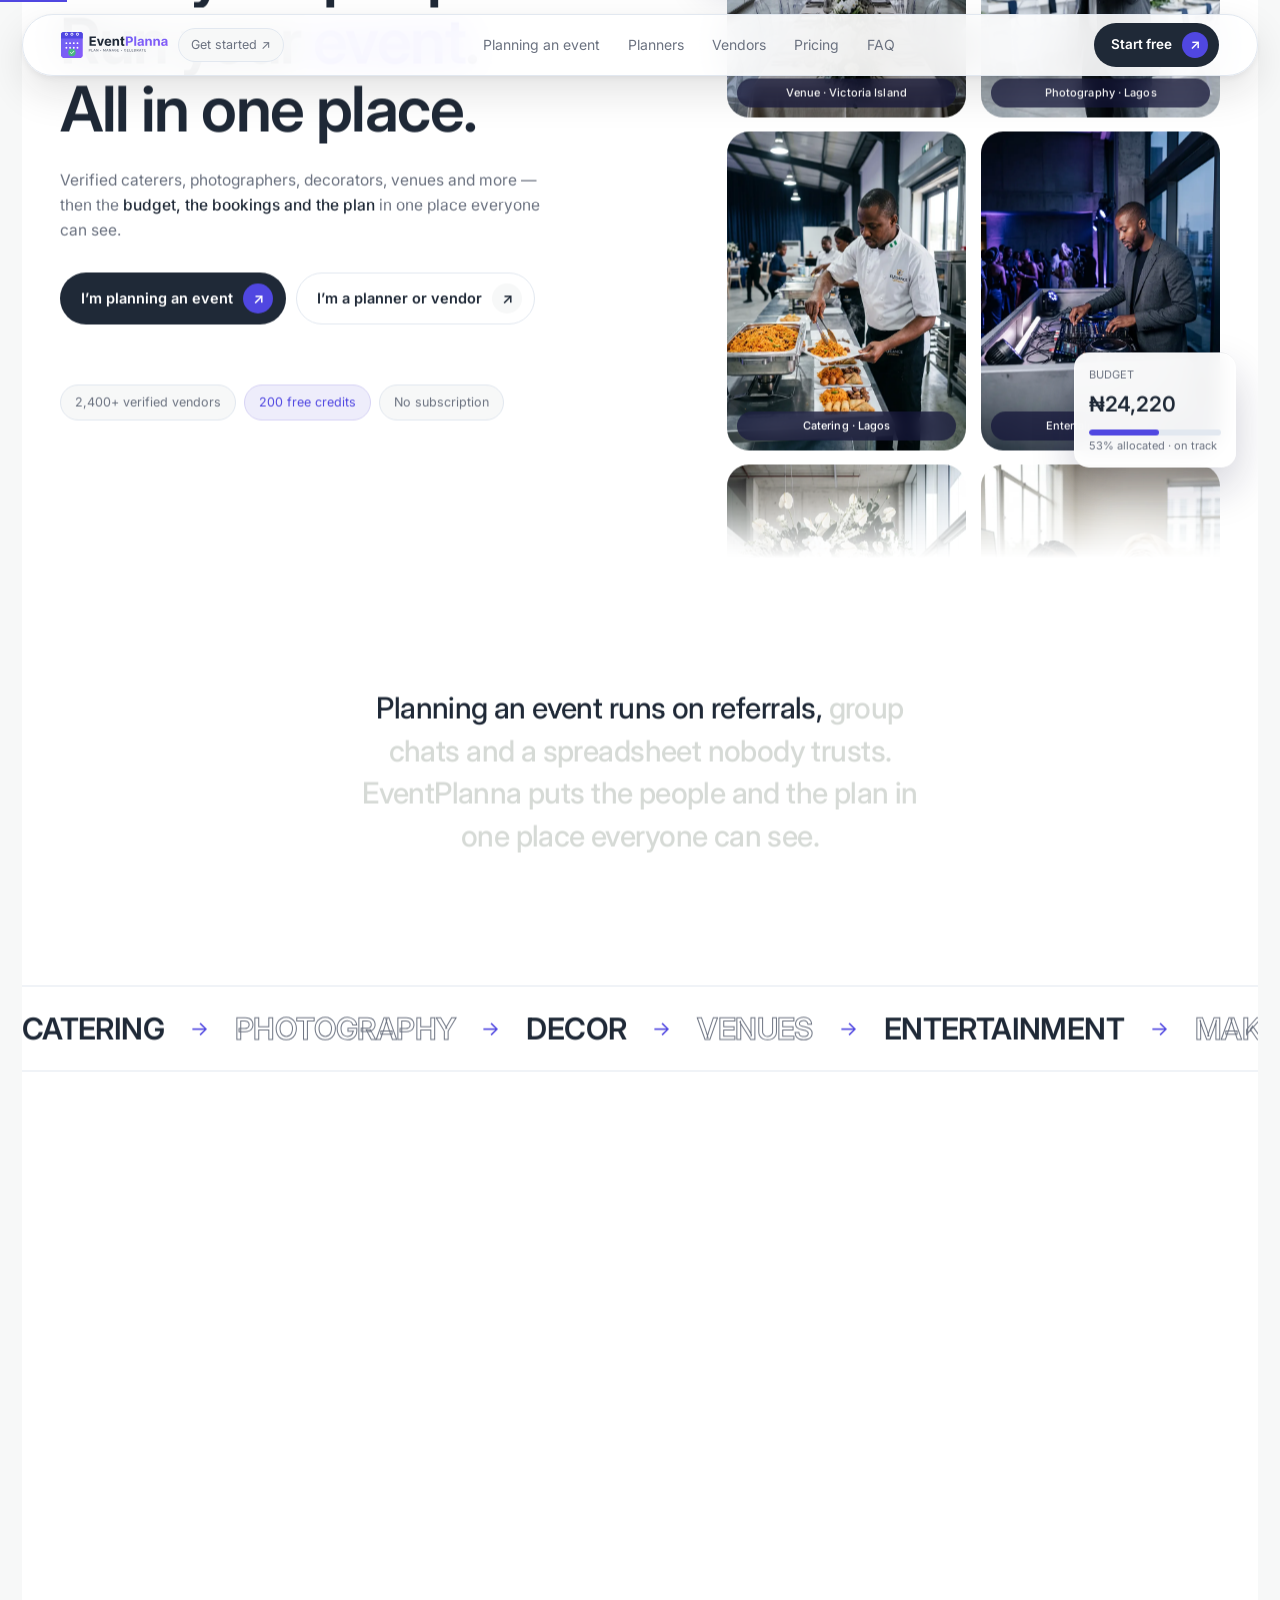
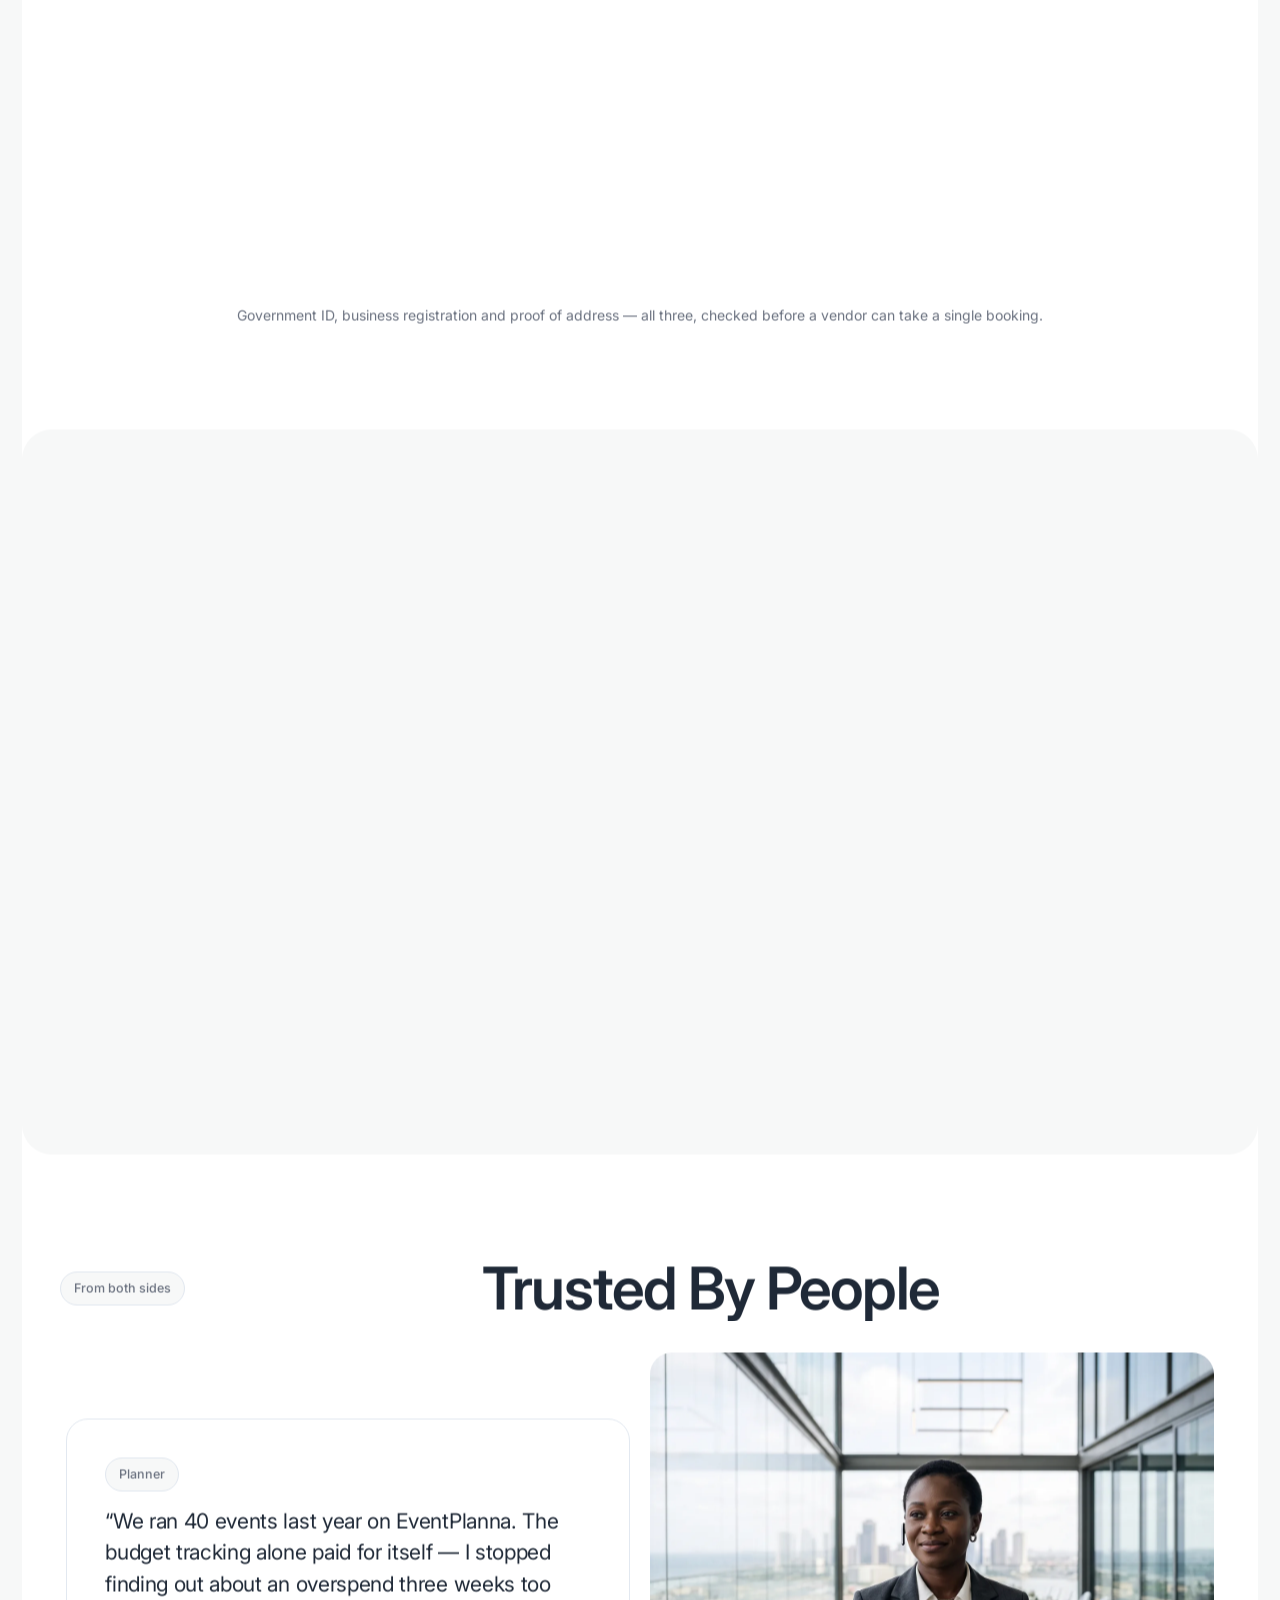
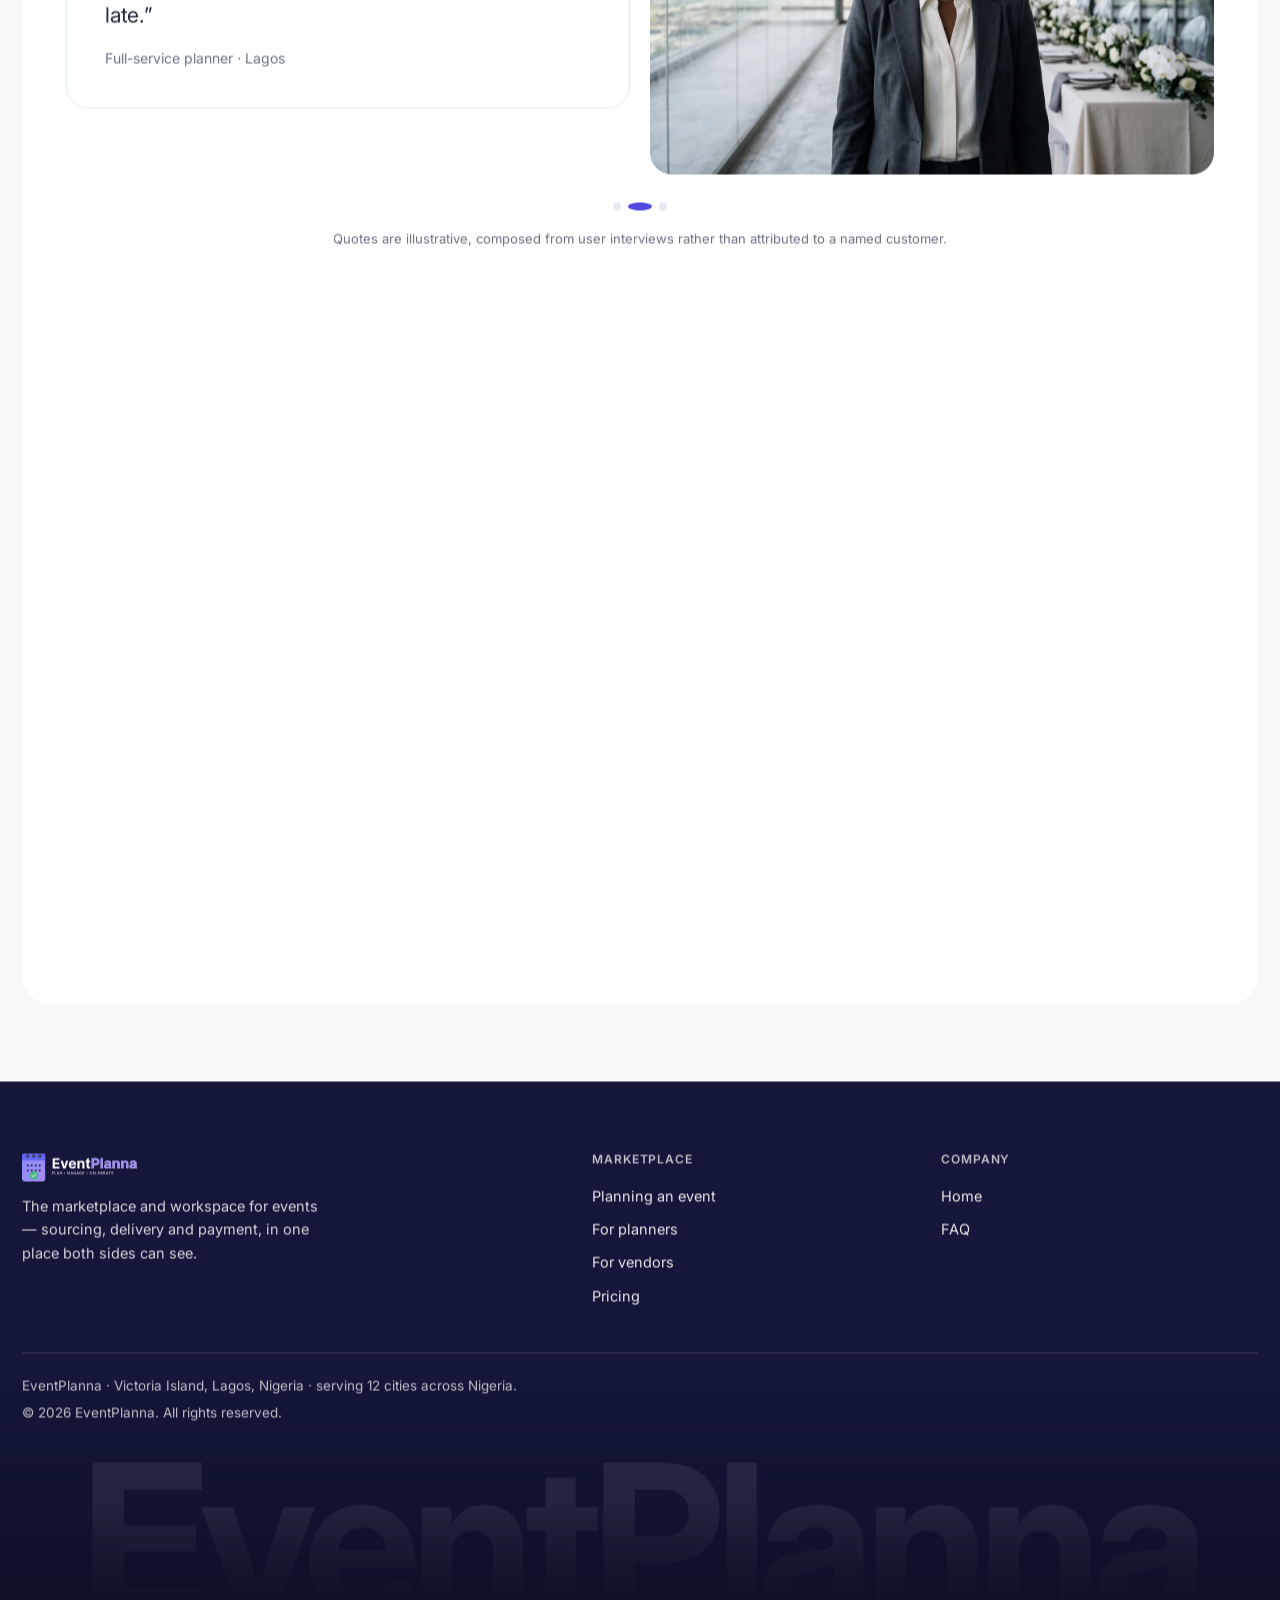
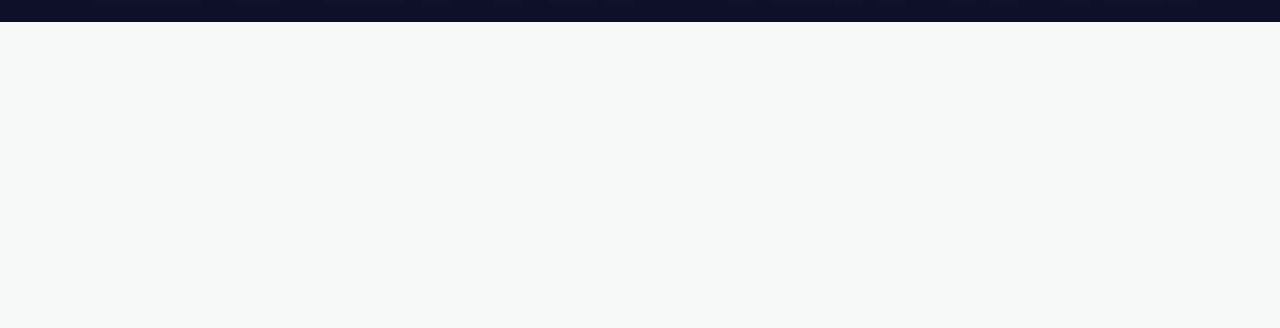
==== commit 3c7583d6: "Fix images cached as 404s by yesterday's cache rule Most images were missing for the user while ever" ====
--- a/index.html
+++ b/index.html
@@ -58,14 +58,14 @@
       <div class="hero-media-wrap fade-up d2">
         <div class="hero-media">
   <div class="col up">
-            <div class="pcard ph t-grey" style="--img:url(img/hero-venue.webp)"><span class="plabel">Venue &middot; Victoria Island</span></div>
-            <div class="pcard ph t-cream" style="--img:url(img/hero-catering.webp)"><span class="plabel">Catering &middot; Lagos</span></div>
-            <div class="pcard ph t-blush" style="--img:url(img/hero-decor.webp)"><span class="plabel">Decor &middot; Lekki</span></div>
+            <div class="pcard ph t-grey" style="--img:url(img/hero-venue.webp?v=2)"><span class="plabel">Venue &middot; Victoria Island</span></div>
+            <div class="pcard ph t-cream" style="--img:url(img/hero-catering.webp?v=2)"><span class="plabel">Catering &middot; Lagos</span></div>
+            <div class="pcard ph t-blush" style="--img:url(img/hero-decor.webp?v=2)"><span class="plabel">Decor &middot; Lekki</span></div>
           </div>
   <div class="col down">
-            <div class="pcard ph t-lilac" style="--img:url(img/hero-photography.webp)"><span class="plabel">Photography &middot; Lagos</span></div>
-            <div class="pcard ph t-blue" style="--img:url(img/hero-entertainment.webp)"><span class="plabel">Entertainment &middot; Ikeja</span></div>
-            <div class="pcard ph t-mint" style="--img:url(img/hero-beauty.webp)"><span class="plabel">Makeup &amp; hair &middot; Abuja</span></div>
+            <div class="pcard ph t-lilac" style="--img:url(img/hero-photography.webp?v=2)"><span class="plabel">Photography &middot; Lagos</span></div>
+            <div class="pcard ph t-blue" style="--img:url(img/hero-entertainment.webp?v=2)"><span class="plabel">Entertainment &middot; Ikeja</span></div>
+            <div class="pcard ph t-mint" style="--img:url(img/hero-beauty.webp?v=2)"><span class="plabel">Makeup &amp; hair &middot; Abuja</span></div>
           </div>
         </div>
         <div class="hfloat a">
@@ -125,19 +125,19 @@
     </div>
     <div class="cards stagger">
       <a class="card" href="clients.html">
-        <div class="card-photo"><i class="ph t-blush" style="--img:url(img/door-client.webp)"></i></div>
+        <div class="card-photo"><i class="ph t-blush" style="--img:url(img/door-client.webp?v=2)"></i></div>
         <h3>Planning an event</h3>
         <p>Compare real planners and vendors, book and pay in-app, and follow the budget without chasing anyone for an update.</p>
         <span class="card-link">For clients <span>&rarr;</span></span>
       </a>
       <a class="card" href="planners.html">
-        <div class="card-photo"><i class="ph t-lilac" style="--img:url(img/door-planner.webp)"></i></div>
+        <div class="card-photo"><i class="ph t-lilac" style="--img:url(img/door-planner.webp?v=2)"></i></div>
         <h3>Event planners</h3>
         <p>Win briefs that match what you do, source your own vendors, and run budgets, tasks and your team from one workspace.</p>
         <span class="card-link">For planners <span>&rarr;</span></span>
       </a>
       <a class="card" href="vendors.html">
-        <div class="card-photo"><i class="ph t-cream" style="--img:url(img/door-vendor.webp)"></i></div>
+        <div class="card-photo"><i class="ph t-cream" style="--img:url(img/door-vendor.webp?v=2)"></i></div>
         <h3>Vendors</h3>
         <p>List free, get briefs filtered to your category, city and availability, and get paid once the event is delivered.</p>
         <span class="card-link">For vendors <span>&rarr;</span></span>
@@ -150,7 +150,7 @@
     <h2 class="big reveal" style="margin-bottom:36px">A marketplace is only worth something if the <span class="mark">badge means something</span></h2>
     <div class="split">
       <span class="sw">Verified</span>
-      <div class="slot"><div class="pcard ph t-lilac" style="--img:url(img/verified-vendor.webp)" role="img" aria-label="A verified caterer plating in a venue kitchen"></div></div>
+      <div class="slot"><div class="pcard ph t-lilac" style="--img:url(img/verified-vendor.webp?v=2)" role="img" aria-label="A verified caterer plating in a venue kitchen"></div></div>
       <span class="sw">Before listed</span>
     </div>
     <p class="center muted" style="font-size:14px;margin-top:26px">Government ID, business registration and proof of address &mdash; all three, checked before a vendor can take a single booking.</p>
@@ -202,7 +202,7 @@
             <blockquote>&ldquo;I found a planner on a Tuesday and had three quotes by Thursday. The contract, the deposit, all of it stayed in one thread instead of my WhatsApp.&rdquo;</blockquote>
             <p class="muted" style="margin-top:16px;font-size:14px">Wedding, 400 guests &middot; Lagos</p>
           </div>
-          <div class="tphoto ph" style="--img:url(img/t-client.webp)" role="img" aria-label="Portrait of a client who planned his own wedding"></div>
+          <div class="tphoto ph" style="--img:url(img/t-client.webp?v=2)" role="img" aria-label="Portrait of a client who planned his own wedding"></div>
         </div>
         <div class="tslide">
           <div class="tquote">
@@ -210,7 +210,7 @@
             <blockquote>&ldquo;We ran 40 events last year on EventPlanna. The budget tracking alone paid for itself &mdash; I stopped finding out about an overspend three weeks too late.&rdquo;</blockquote>
             <p class="muted" style="margin-top:16px;font-size:14px">Full-service planner &middot; Lagos</p>
           </div>
-          <div class="tphoto ph" style="--img:url(img/t-planner.webp)" role="img" aria-label="Portrait of a full-service event planner in a venue she is working in"></div>
+          <div class="tphoto ph" style="--img:url(img/t-planner.webp?v=2)" role="img" aria-label="Portrait of a full-service event planner in a venue she is working in"></div>
         </div>
         <div class="tslide">
           <div class="tquote">
@@ -218,7 +218,7 @@
             <blockquote>&ldquo;We went from four bookings a month to fourteen. The verified badge made the difference &mdash; people stopped asking us to prove we were real.&rdquo;</blockquote>
             <p class="muted" style="margin-top:16px;font-size:14px">Photography &middot; Lagos</p>
           </div>
-          <div class="tphoto ph" style="--img:url(img/t-vendor.webp)" role="img" aria-label="Portrait of a wedding photographer on the vendor network"></div>
+          <div class="tphoto ph" style="--img:url(img/t-vendor.webp?v=2)" role="img" aria-label="Portrait of a wedding photographer on the vendor network"></div>
         </div>
       </div>
     </div>
@@ -239,12 +239,12 @@
       </div>
     </div>
     <div class="mosaic stagger">
-      <div class="pcard ph t-cream" style="--img:url(img/cat-catering.webp)"><div class="catile"><span class="ci"><svg width="17" height="17" viewBox="0 0 24 24" fill="none" stroke="#d97b3c" stroke-width="2"><path d="M3 2v7a3 3 0 0 0 6 0V2M6 12v10M18 2c-1.7 1.3-2.5 3.4-2.5 6s.8 4.7 2.5 6V2zM18 14v8"/></svg></span><b>Catering</b><span>548 vendors</span></div></div>
-      <div class="pcard ph t-lilac" style="--img:url(img/cat-photography.webp)"><div class="catile"><span class="ci"><svg width="17" height="17" viewBox="0 0 24 24" fill="none" stroke="#5047e1" stroke-width="2"><path d="M14.5 4h-5L8 6H4a2 2 0 0 0-2 2v10a2 2 0 0 0 2 2h16a2 2 0 0 0 2-2V8a2 2 0 0 0-2-2h-4z"/><circle cx="12" cy="13" r="4"/></svg></span><b>Photography</b><span>462 vendors</span></div></div>
-      <div class="pcard ph t-blush" style="--img:url(img/cat-decor.webp)"><div class="catile"><span class="ci"><svg width="17" height="17" viewBox="0 0 24 24" fill="none" stroke="#c2478e" stroke-width="2"><path d="M12 22c4-4 7-7.6 7-11a7 7 0 1 0-14 0c0 3.4 3 7 7 11z"/><circle cx="12" cy="11" r="2.6"/></svg></span><b>Decor</b><span>391 vendors</span></div></div>
-      <div class="pcard ph t-grey" style="--img:url(img/cat-venues.webp)"><div class="catile"><span class="ci"><svg width="17" height="17" viewBox="0 0 24 24" fill="none" stroke="#6b7280" stroke-width="2"><path d="M3 21V9l9-6 9 6v12"/><path d="M9 21v-7h6v7"/></svg></span><b>Venues</b><span>344 listings</span></div></div>
-      <div class="pcard ph t-blue" style="--img:url(img/cat-entertainment.webp)"><div class="catile"><span class="ci"><svg width="17" height="17" viewBox="0 0 24 24" fill="none" stroke="#3b82f6" stroke-width="2"><path d="M9 18V5l12-2v13"/><circle cx="6" cy="18" r="3"/><circle cx="18" cy="16" r="3"/></svg></span><b>Entertainment</b><span>352 vendors</span></div></div>
-      <div class="pcard ph t-mint" style="--img:url(img/cat-beauty.webp)"><div class="catile"><span class="ci"><svg width="17" height="17" viewBox="0 0 24 24" fill="none" stroke="#0f9d6e" stroke-width="2"><path d="M12 2a7 7 0 0 1 7 7c0 4-7 13-7 13S5 13 5 9a7 7 0 0 1 7-7z"/></svg></span><b>Makeup &amp; hair</b><span>268 vendors</span></div></div>
+      <div class="pcard ph t-cream" style="--img:url(img/cat-catering.webp?v=2)"><div class="catile"><span class="ci"><svg width="17" height="17" viewBox="0 0 24 24" fill="none" stroke="#d97b3c" stroke-width="2"><path d="M3 2v7a3 3 0 0 0 6 0V2M6 12v10M18 2c-1.7 1.3-2.5 3.4-2.5 6s.8 4.7 2.5 6V2zM18 14v8"/></svg></span><b>Catering</b><span>548 vendors</span></div></div>
+      <div class="pcard ph t-lilac" style="--img:url(img/cat-photography.webp?v=2)"><div class="catile"><span class="ci"><svg width="17" height="17" viewBox="0 0 24 24" fill="none" stroke="#5047e1" stroke-width="2"><path d="M14.5 4h-5L8 6H4a2 2 0 0 0-2 2v10a2 2 0 0 0 2 2h16a2 2 0 0 0 2-2V8a2 2 0 0 0-2-2h-4z"/><circle cx="12" cy="13" r="4"/></svg></span><b>Photography</b><span>462 vendors</span></div></div>
+      <div class="pcard ph t-blush" style="--img:url(img/cat-decor.webp?v=2)"><div class="catile"><span class="ci"><svg width="17" height="17" viewBox="0 0 24 24" fill="none" stroke="#c2478e" stroke-width="2"><path d="M12 22c4-4 7-7.6 7-11a7 7 0 1 0-14 0c0 3.4 3 7 7 11z"/><circle cx="12" cy="11" r="2.6"/></svg></span><b>Decor</b><span>391 vendors</span></div></div>
+      <div class="pcard ph t-grey" style="--img:url(img/cat-venues.webp?v=2)"><div class="catile"><span class="ci"><svg width="17" height="17" viewBox="0 0 24 24" fill="none" stroke="#6b7280" stroke-width="2"><path d="M3 21V9l9-6 9 6v12"/><path d="M9 21v-7h6v7"/></svg></span><b>Venues</b><span>344 listings</span></div></div>
+      <div class="pcard ph t-blue" style="--img:url(img/cat-entertainment.webp?v=2)"><div class="catile"><span class="ci"><svg width="17" height="17" viewBox="0 0 24 24" fill="none" stroke="#3b82f6" stroke-width="2"><path d="M9 18V5l12-2v13"/><circle cx="6" cy="18" r="3"/><circle cx="18" cy="16" r="3"/></svg></span><b>Entertainment</b><span>352 vendors</span></div></div>
+      <div class="pcard ph t-mint" style="--img:url(img/cat-beauty.webp?v=2)"><div class="catile"><span class="ci"><svg width="17" height="17" viewBox="0 0 24 24" fill="none" stroke="#0f9d6e" stroke-width="2"><path d="M12 2a7 7 0 0 1 7 7c0 4-7 13-7 13S5 13 5 9a7 7 0 0 1 7-7z"/></svg></span><b>Makeup &amp; hair</b><span>268 vendors</span></div></div>
     </div>
   </section>
 </div></div>
--- a/assets/components.css
+++ b/assets/components.css
@@ -304,6 +304,12 @@
    assets/. Writing assets/img/NAME.webp silently resolves to
    assets/assets/img/NAME.webp and the slot just keeps showing its tint.
 
+   The ?v=2 on each URL is a one-time repair, not a convention. Vercel attached
+   a 7-day Cache-Control to these paths while they were still 404ing, so every
+   browser that visited first cached "not found" for a week. Only a different
+   URL clears that. The header now revalidates, so new images do not need a
+   bump - but do not strip the existing ?v=2 or those caches come back.
+
    docs/image-prompts.md lists every slot, its crop and its prompt.
    ============================================================ */
 .ph { background-image: var(--img, none), var(--tint, linear-gradient(140deg,#eeedfb,#d7d3f5));
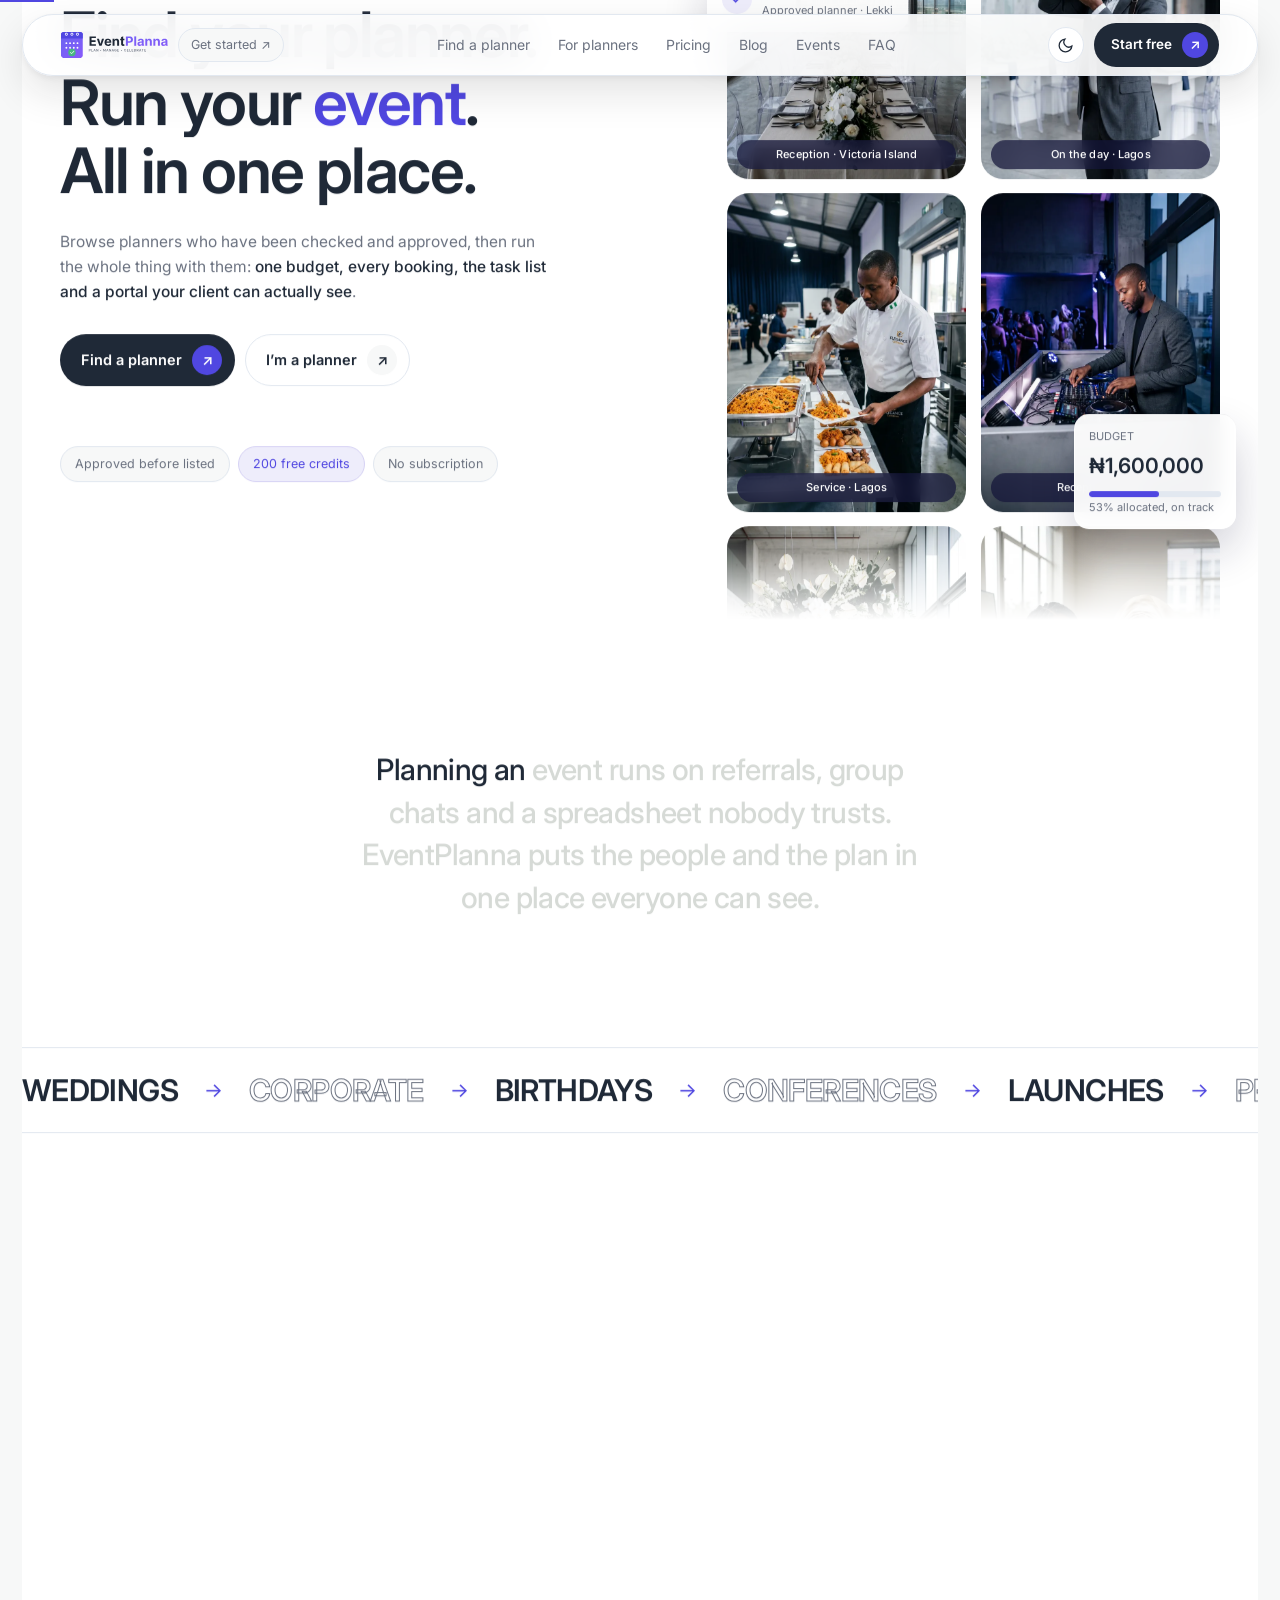
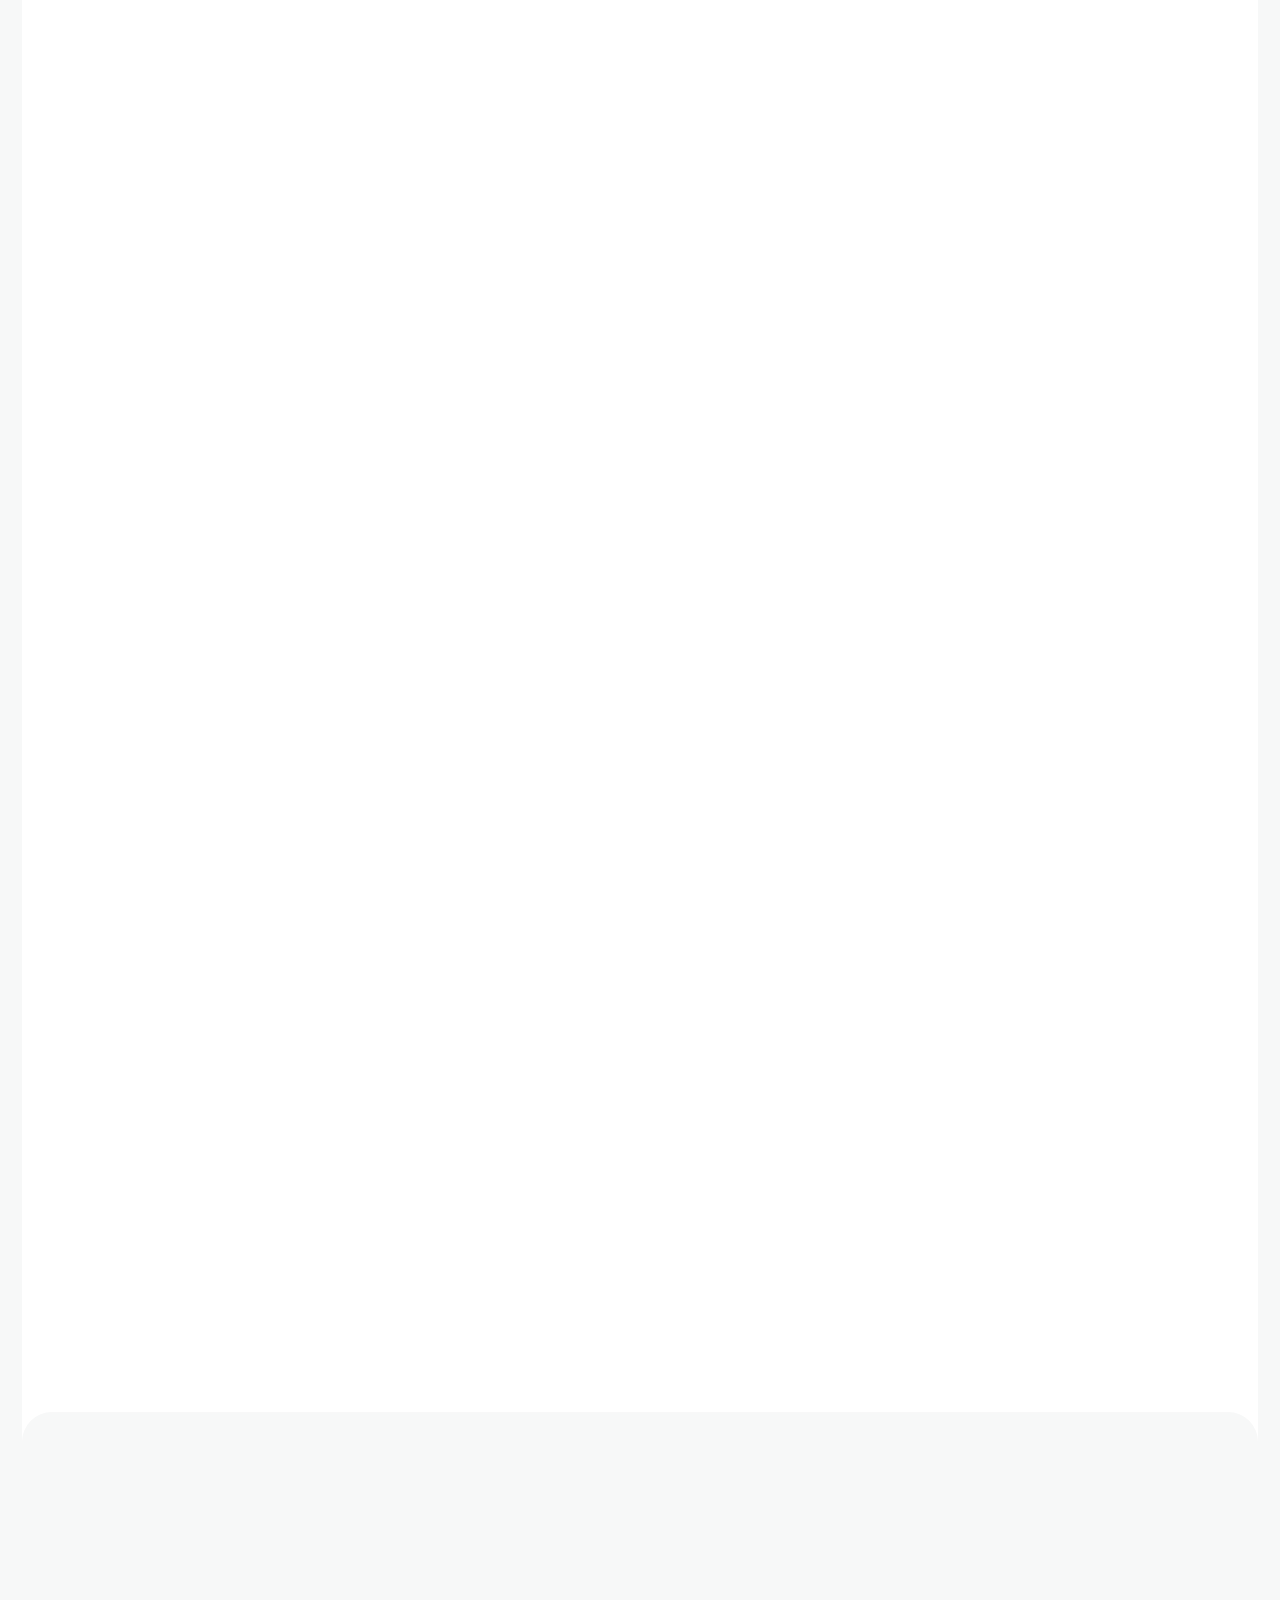
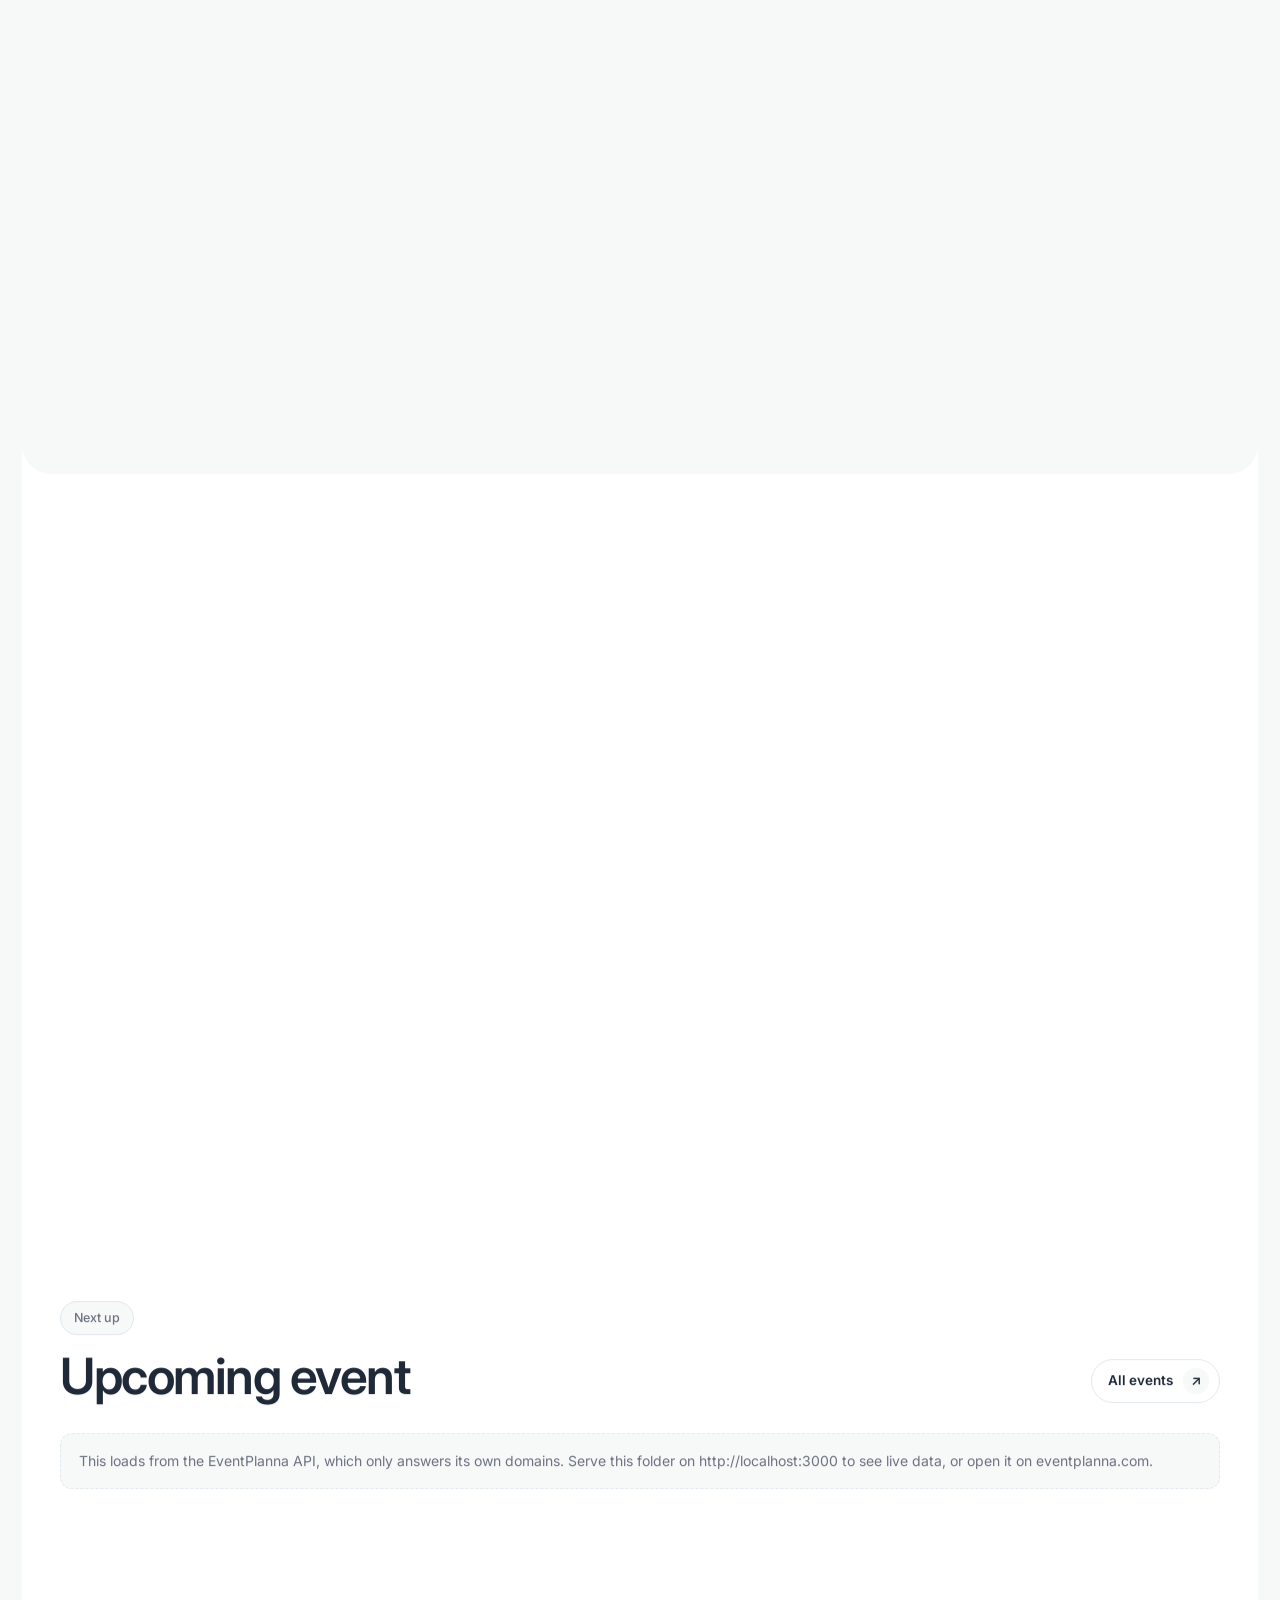
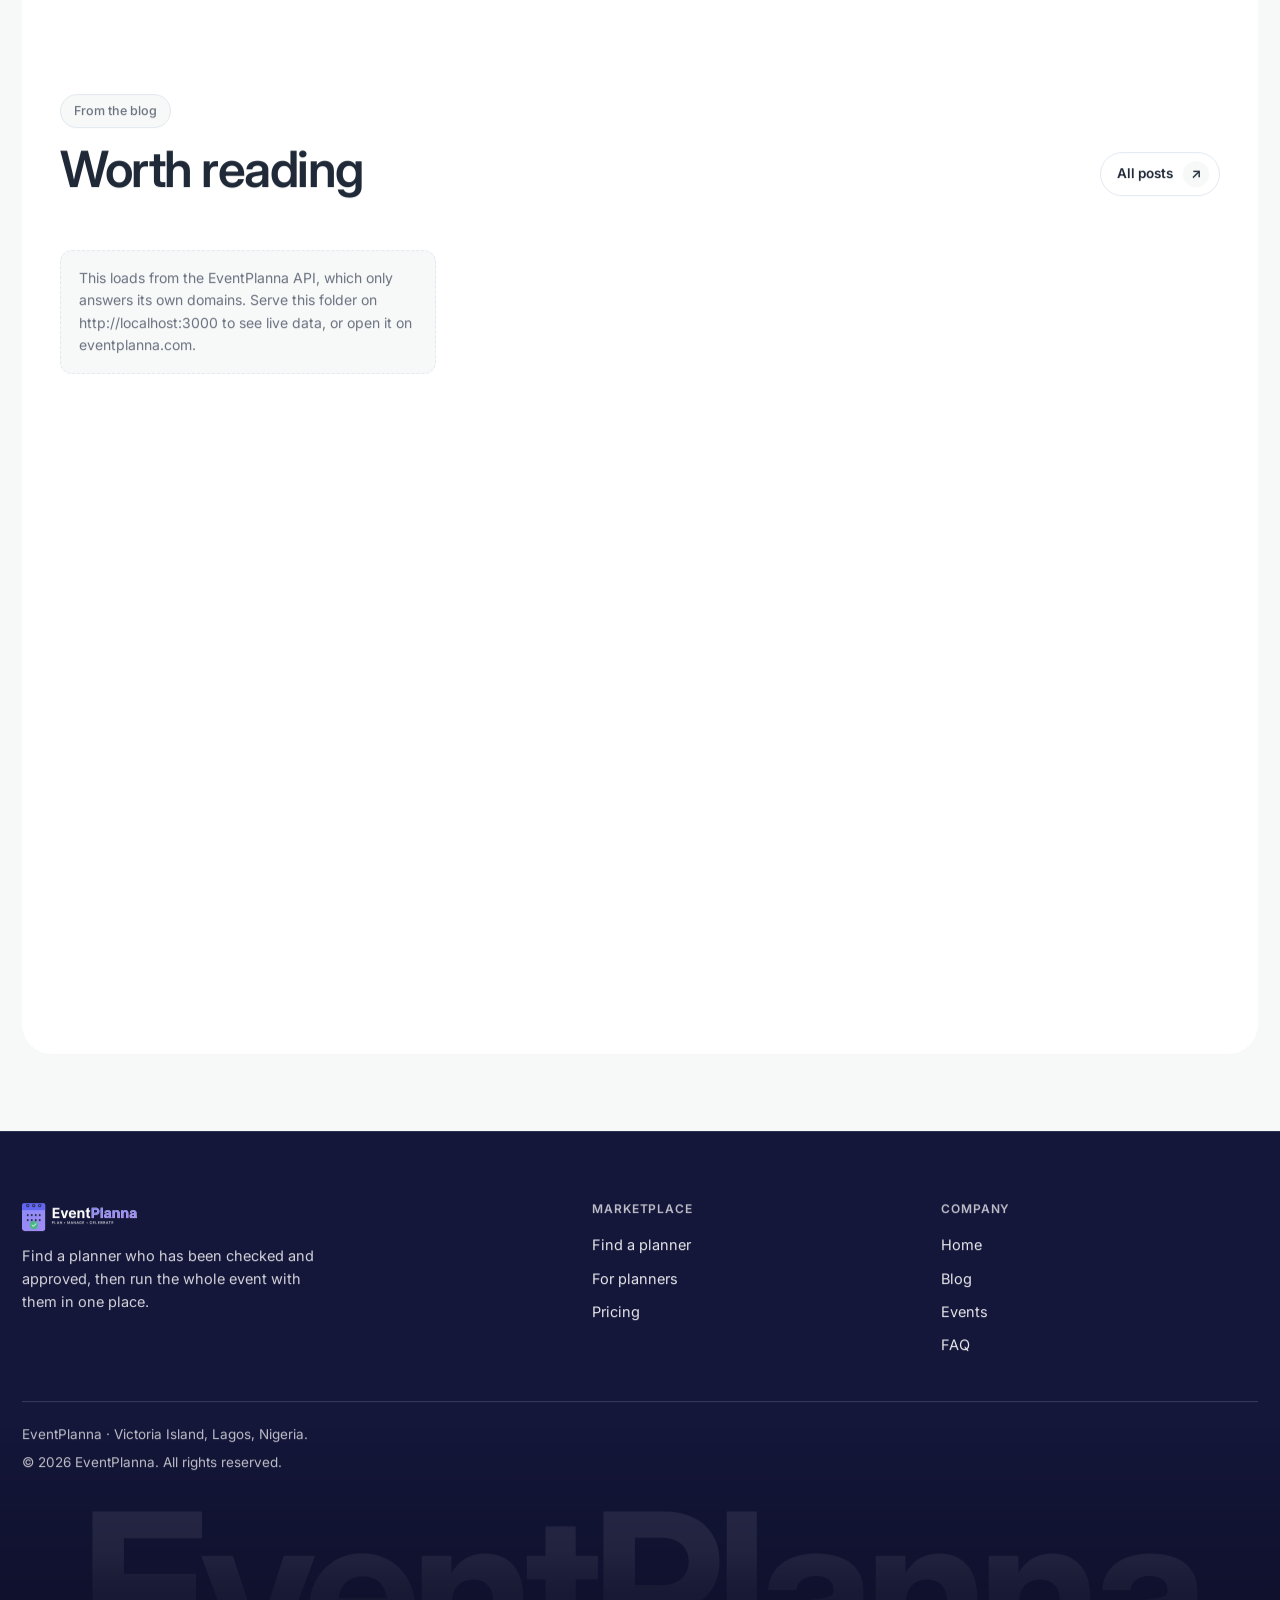
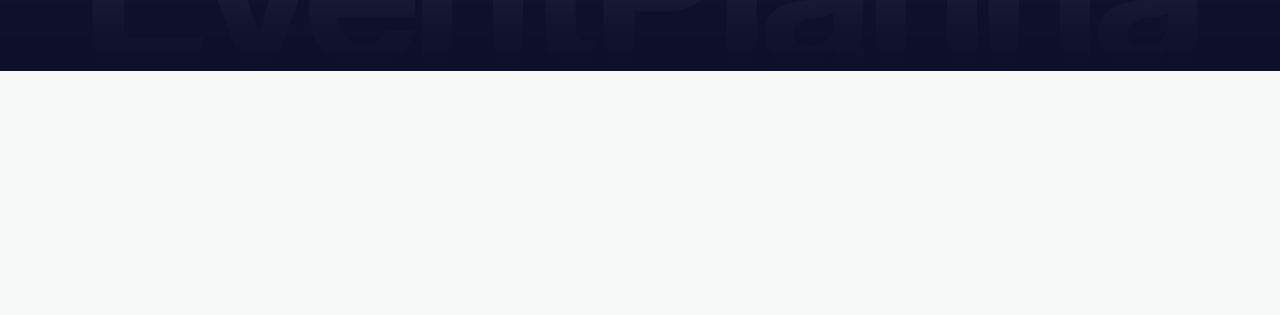
==== commit abaec304: "Rebuild the pages: vendors out, planner marketplace in Generators live in tools/ and are committed a" ====
--- a/index.html
+++ b/index.html
@@ -3,14 +3,16 @@
 <head>
 <meta charset="utf-8">
 <meta name="viewport" content="width=device-width, initial-scale=1">
-<title>EventPlanna &mdash; The marketplace and workspace for events</title>
-<meta name="description" content="Find verified vendors and planners for your event, then run the whole thing &mdash; budget, bookings, tasks and payments &mdash; from one place. 2,400+ verified vendors across 12 Nigerian cities.">
+<title>EventPlanna | Find a planner, and run the whole event</title>
+<meta name="description" content="Find an event planner who has been checked and approved, then run the whole event in one workspace: budget, bookings, tasks, team and a client portal. No subscription.">
 <link rel="icon" href="assets/favicon.svg">
+<script>(function(){try{var t=localStorage.getItem('ep-theme');if(t==='dark')document.documentElement.setAttribute('data-theme','dark');}catch(e){}})();</script>
 <link rel="preconnect" href="https://fonts.googleapis.com">
 <link rel="preconnect" href="https://fonts.gstatic.com" crossorigin>
+<link rel="preconnect" href="https://api.eventplanna.com">
 <link href="https://fonts.googleapis.com/css2?family=Inter:wght@400;500;600;700&display=swap" rel="stylesheet">
-<link rel="stylesheet" href="assets/styles.css?v=2">
-<link rel="stylesheet" href="assets/components.css?v=2">
+<link rel="stylesheet" href="assets/styles.css?v=4">
+<link rel="stylesheet" href="assets/components.css?v=4">
 </head>
 <body>
 
@@ -18,15 +20,20 @@
 
 <nav class="nav">
   <div class="nav-inner">
-    <a class="logo" href="index.html"><img src="assets/logo-dark.svg" alt="EventPlanna"></a>
+    <a class="logo" href="index.html"><img class="l-light" src="assets/logo-dark.svg" alt="EventPlanna"><img class="l-dark" src="assets/logo-light.svg" alt="EventPlanna"></a>
     <a class="chip" href="#start">Get started &#8599;</a>
     <div class="nav-links">
-      <a href="clients.html">Planning an event</a>
-      <a href="planners.html">Planners</a>
-      <a href="vendors.html">Vendors</a>
+      <a href="marketplace.html">Find a planner</a>
+      <a href="planners.html">For planners</a>
       <a href="pricing.html">Pricing</a>
+      <a href="blog.html">Blog</a>
+      <a href="events.html">Events</a>
       <a href="faq.html">FAQ</a>
     </div>
+    <button class="theme-toggle" type="button" aria-label="Switch to dark mode" title="Switch to dark mode">
+      <svg class="t-moon" width="17" height="17" viewBox="0 0 24 24" fill="none" stroke="currentColor" stroke-width="1.8"><path d="M21 12.8A9 9 0 1 1 11.2 3a7 7 0 0 0 9.8 9.8z"/></svg>
+      <svg class="t-sun" width="17" height="17" viewBox="0 0 24 24" fill="none" stroke="currentColor" stroke-width="1.8"><circle cx="12" cy="12" r="4.2"/><path d="M12 2v2.6M12 19.4V22M4.2 4.2l1.9 1.9M17.9 17.9l1.9 1.9M2 12h2.6M19.4 12H22M4.2 19.8l1.9-1.9M17.9 6.1l1.9-1.9"/></svg>
+    </button>
     <a class="btn btn-dark btn-sm" href="#start">Start free <span class="cap">&#8599;</span></a>
     <button class="nav-toggle" aria-label="Menu" aria-expanded="false"><span></span><span></span></button>
   </div>
@@ -34,22 +41,21 @@
 
 <div class="wrap"><div class="shell">
 
-  <!-- ================= 1. HERO ================= -->
   <header class="hero">
     <div class="hero-grid">
       <div class="hero-left">
         <h1>
-          <span class="line"><span>Find your people.</span></span>
+          <span class="line"><span>Find your planner.</span></span>
           <span class="line"><span>Run your <em class="hl" style="font-style:normal">event</em>.</span></span>
           <span class="line"><span>All in one place.</span></span>
         </h1>
-        <p class="hero-sub fade-up d1">Verified caterers, photographers, decorators, venues and more &mdash; then the <b>budget, the bookings and the plan</b> in one place everyone can see.</p>
+        <p class="hero-sub fade-up d1">Browse planners who have been checked and approved, then run the whole thing with them: <b>one budget, every booking, the task list and a portal your client can actually see</b>.</p>
         <div class="hero-actions fade-up d2">
-          <a class="btn btn-dark" href="clients.html">I&rsquo;m planning an event <span class="cap">&#8599;</span></a>
-          <a class="btn btn-light" href="planners.html">I&rsquo;m a planner or vendor <span class="cap">&#8599;</span></a>
+          <a class="btn btn-dark" href="marketplace.html">Find a planner <span class="cap">&#8599;</span></a>
+          <a class="btn btn-light" href="planners.html">I&rsquo;m a planner <span class="cap">&#8599;</span></a>
         </div>
         <div class="hero-tags fade-up d3">
-          <span class="tag">2,400+ verified vendors</span>
+          <span class="tag">Approved before listed</span>
           <span class="tag on">200 free credits</span>
           <span class="tag">No subscription</span>
         </div>
@@ -57,194 +63,157 @@
 
       <div class="hero-media-wrap fade-up d2">
         <div class="hero-media">
-  <div class="col up">
-            <div class="pcard ph t-grey" style="--img:url(img/hero-venue.webp?v=2)"><span class="plabel">Venue &middot; Victoria Island</span></div>
-            <div class="pcard ph t-cream" style="--img:url(img/hero-catering.webp?v=2)"><span class="plabel">Catering &middot; Lagos</span></div>
-            <div class="pcard ph t-blush" style="--img:url(img/hero-decor.webp?v=2)"><span class="plabel">Decor &middot; Lekki</span></div>
+          <div class="col up">
+            <div class="pcard ph t-grey" style="--img:url(img/hero-venue.webp?v=2)"><span class="plabel">Reception &middot; Victoria Island</span></div>
+            <div class="pcard ph t-cream" style="--img:url(img/hero-catering.webp?v=2)"><span class="plabel">Service &middot; Lagos</span></div>
+            <div class="pcard ph t-blush" style="--img:url(img/hero-decor.webp?v=2)"><span class="plabel">Styling &middot; Lekki</span></div>
           </div>
-  <div class="col down">
-            <div class="pcard ph t-lilac" style="--img:url(img/hero-photography.webp?v=2)"><span class="plabel">Photography &middot; Lagos</span></div>
-            <div class="pcard ph t-blue" style="--img:url(img/hero-entertainment.webp?v=2)"><span class="plabel">Entertainment &middot; Ikeja</span></div>
-            <div class="pcard ph t-mint" style="--img:url(img/hero-beauty.webp?v=2)"><span class="plabel">Makeup &amp; hair &middot; Abuja</span></div>
+          <div class="col down">
+            <div class="pcard ph t-lilac" style="--img:url(img/hero-photography.webp?v=2)"><span class="plabel">On the day &middot; Lagos</span></div>
+            <div class="pcard ph t-blue" style="--img:url(img/hero-entertainment.webp?v=2)"><span class="plabel">Reception &middot; Ikeja</span></div>
+            <div class="pcard ph t-mint" style="--img:url(img/hero-beauty.webp?v=2)"><span class="plabel">Bridal prep &middot; Abuja</span></div>
           </div>
         </div>
         <div class="hfloat a">
           <i><svg width="15" height="15" viewBox="0 0 24 24" fill="none" stroke="#5047e1" stroke-width="2.4"><path d="M20 6 9 17l-5-5"/></svg></i>
-          <div><b>Bloom Events Decor</b><small>Verified &middot; Lekki &middot; &#9733; 4.7</small></div>
+          <div><b>Adaeze M.</b><small>Approved planner &middot; Lekki</small></div>
         </div>
         <div class="hfloat b">
           <small>BUDGET</small>
           <b data-count="&#8358;1,600,000">&#8358;0</b>
           <span class="bar"><i></i></span>
-          <small>53% allocated &middot; on track</small>
+          <small>53% allocated, on track</small>
         </div>
       </div>
     </div>
   </header>
 
-  <!-- ================= 2. statement ================= -->
   <section class="statement wide">
     <p data-words data-green="one|place|everyone|can|see">Planning an event runs on referrals, group chats and a spreadsheet nobody trusts. EventPlanna puts the people and the plan in one place everyone can see.</p>
   </section>
 
-  <!-- ================= 3. ticker ================= -->
   <div class="ticker">
     <div class="ticker-track">
-      <b>CATERING</b><i>&rarr;</i><b class="out">PHOTOGRAPHY</b><i>&rarr;</i><b>DECOR</b><i>&rarr;</i><b class="out">VENUES</b><i>&rarr;</i><b>ENTERTAINMENT</b><i>&rarr;</i><b class="out">MAKEUP &amp; HAIR</b><i>&rarr;</i>
+      <b>WEDDINGS</b><i>&rarr;</i><b class="out">CORPORATE</b><i>&rarr;</i><b>BIRTHDAYS</b><i>&rarr;</i><b class="out">CONFERENCES</b><i>&rarr;</i><b>LAUNCHES</b><i>&rarr;</i><b class="out">PRIVATE DINING</b><i>&rarr;</i>
     </div>
   </div>
 
-  <!-- ================= 4. stats ================= -->
-  <section class="section" style="padding-bottom:0">
-    <div class="stats stagger">
-      <div class="stat"><em>Verified vendors</em><b data-count="2,400+">0</b><span>ID, business registration and address checked before a single booking</span></div>
-      <div class="stat"><em>Events delivered</em><b data-count="18,000+">0</b><span>Weddings, corporate events, birthdays and conferences</span></div>
-      <div class="stat"><em>Paid to vendors</em><b data-count="&#8358;2.3B+">&#8358;0</b><span>Through bookings confirmed and delivered on the platform</span></div>
-      <div class="stat"><em>Cities covered</em><b data-count="12">0</b><span>Lagos, Abuja, Port Harcourt, Ibadan, Kano, Enugu and six more</span></div>
-    </div>
-  </section>
-
-  <!-- ================= 5. how it works ================= -->
   <section class="section" id="how">
     <div class="shead reveal">
       <span class="eyebrow">How it works</span>
       <h2>Three steps, and none of them is a phone call</h2>
     </div>
     <div class="steps">
-      <div class="step reveal"><div class="step-n">1</div><div><h3>Tell us about the event</h3><p>Type, date, city, headcount, budget. You get a workspace back with phases, a starter checklist and a budget already broken into categories &mdash; so you are editing a plan, not staring at a blank page.</p></div></div>
-      <div class="step reveal"><div class="step-n">2</div><div><h3>Compare people who are actually free</h3><p>Planners and vendors filtered by your date, your city and your budget before you ever see them. Real portfolios, real price ranges, and ratings only from clients who booked and paid here.</p></div></div>
-      <div class="step reveal"><div class="step-n">3</div><div><h3>Book, pay, and follow it to the day</h3><p>A deposit paid in-app holds the date. Every naira after that lands against a budget line, and the plan is one screen you, your planner and your team all read from.</p></div></div>
-    </div>
-  </section>
-
-  <!-- ================= 6. three doors ================= -->
+      <div class="step reveal"><div class="step-n">1</div><div><h3>Tell us about the event</h3><p>Type, date, city, headcount, budget. You get a workspace back with phases, a starter checklist and a budget already broken into categories, so you are editing a plan instead of staring at a blank page.</p></div></div>
+      <div class="step reveal"><div class="step-n">2</div><div><h3>Shortlist planners who are actually free</h3><p>Every planner in the directory was checked and approved before being listed. You see real portfolios, real price ranges and whether they are open on your date, so the shortlist is short for a reason.</p></div></div>
+      <div class="step reveal"><div class="step-n">3</div><div><h3>Book, pay, and follow it to the day</h3><p>A deposit paid in the app holds the date. Every naira after that lands against a budget line, and the plan is one screen you, your planner and your team all read from.</p></div></div>
+    </div>
+  </section>
+
   <section class="section">
     <div class="shead reveal">
       <span class="eyebrow">Who it is for</span>
-      <h2>Three ways in, <span class="mark">one marketplace</span></h2>
-    </div>
-    <div class="cards stagger">
-      <a class="card" href="clients.html">
+      <h2>Two ways in, <span class="mark">one marketplace</span></h2>
+    </div>
+    <div class="cards cards-2 stagger">
+      <a class="card" href="marketplace.html">
         <div class="card-photo"><i class="ph t-blush" style="--img:url(img/door-client.webp?v=2)"></i></div>
         <h3>Planning an event</h3>
-        <p>Compare real planners and vendors, book and pay in-app, and follow the budget without chasing anyone for an update.</p>
-        <span class="card-link">For clients <span>&rarr;</span></span>
+        <p>Compare approved planners on portfolio, price and availability. Book and pay in the app, then follow the budget without chasing anyone for an update.</p>
+        <span class="card-link">Find a planner <span>&rarr;</span></span>
       </a>
       <a class="card" href="planners.html">
         <div class="card-photo"><i class="ph t-lilac" style="--img:url(img/door-planner.webp?v=2)"></i></div>
         <h3>Event planners</h3>
-        <p>Win briefs that match what you do, source your own vendors, and run budgets, tasks and your team from one workspace.</p>
-        <span class="card-link">For planners <span>&rarr;</span></span>
+        <p>Apply once to be listed, win briefs that match what you actually do, and run budgets, tasks and your team from one workspace.</p>
+        <span class="card-link">Apply to be listed <span>&rarr;</span></span>
       </a>
-      <a class="card" href="vendors.html">
-        <div class="card-photo"><i class="ph t-cream" style="--img:url(img/door-vendor.webp?v=2)"></i></div>
-        <h3>Vendors</h3>
-        <p>List free, get briefs filtered to your category, city and availability, and get paid once the event is delivered.</p>
-        <span class="card-link">For vendors <span>&rarr;</span></span>
-      </a>
-    </div>
-  </section>
-
-  <!-- ================= 7. verified split ================= -->
+    </div>
+  </section>
+
+  <section class="section" id="marketplace" style="background:var(--tile);border-radius:var(--r-xl)">
+    <div class="duo reveal">
+      <div>
+        <span class="eyebrow">The marketplace</span>
+        <h2 style="font-size:clamp(28px,4vw,46px);margin-top:16px">Nobody gets listed <span class="mark">without being checked</span></h2>
+        <p class="muted" style="margin-top:18px;max-width:46ch">A planner applies with their portfolio, their price range and the cities they cover. We review it before anything goes live. Clients only ever browse planners who have already cleared that.</p>
+        <ul class="ticks">
+          <li><svg width="16" height="16" viewBox="0 0 24 24" fill="none" stroke="#5047e1" stroke-width="3"><path d="M20 6 9 17l-5-5"/></svg> Apply with a portfolio, a price range and your cities</li>
+          <li><svg width="16" height="16" viewBox="0 0 24 24" fill="none" stroke="#5047e1" stroke-width="3"><path d="M20 6 9 17l-5-5"/></svg> We review it. Nothing is listed automatically</li>
+          <li><svg width="16" height="16" viewBox="0 0 24 24" fill="none" stroke="#5047e1" stroke-width="3"><path d="M20 6 9 17l-5-5"/></svg> Once approved, clients can find you and book you</li>
+        </ul>
+        <div class="hero-actions" style="margin-top:26px">
+          <a class="btn btn-dark" href="marketplace.html">Browse planners <span class="cap">&#8599;</span></a>
+          <a class="btn btn-light" href="planners.html#apply">Apply to be listed <span class="cap">&#8599;</span></a>
+        </div>
+      </div>
+      <div class="flow reveal">
+        <div class="fstep"><span class="fn">1</span><div><b>Planner applies</b><small>Portfolio, price range, cities covered</small></div></div>
+        <div class="fline"></div>
+        <div class="fstep"><span class="fn">2</span><div><b>We review</b><small>Checked in the admin portal, never automatic</small></div></div>
+        <div class="fline"></div>
+        <div class="fstep on"><span class="fn"><svg width="13" height="13" viewBox="0 0 24 24" fill="none" stroke="currentColor" stroke-width="3"><path d="M20 6 9 17l-5-5"/></svg></span><div><b>Listed on the marketplace</b><small>Clients can browse, compare and book</small></div></div>
+      </div>
+    </div>
+  </section>
+
   <section class="section">
-    <h2 class="big reveal" style="margin-bottom:36px">A marketplace is only worth something if the <span class="mark">badge means something</span></h2>
-    <div class="split">
-      <span class="sw">Verified</span>
-      <div class="slot"><div class="pcard ph t-lilac" style="--img:url(img/verified-vendor.webp?v=2)" role="img" aria-label="A verified caterer plating in a venue kitchen"></div></div>
-      <span class="sw">Before listed</span>
-    </div>
-    <p class="center muted" style="font-size:14px;margin-top:26px">Government ID, business registration and proof of address &mdash; all three, checked before a vendor can take a single booking.</p>
-  </section>
-
-  <!-- ================= 8. orbit ================= -->
-  <section class="section" style="background:var(--tile);border-radius:var(--r-xl)">
     <div class="duo reveal">
       <div class="orbit">
         <div class="ring"></div><div class="ring r2"></div><div class="ring r3"></div>
         <div class="spin">
-          <div class="sat" style="left:2%;top:38%"><span><svg width="20" height="20" viewBox="0 0 24 24" fill="none" stroke="#5047e1" stroke-width="2"><path d="M14.5 4h-5L8 6H4a2 2 0 0 0-2 2v10a2 2 0 0 0 2 2h16a2 2 0 0 0 2-2V8a2 2 0 0 0-2-2h-4z"/><circle cx="12" cy="13" r="4"/></svg></span></div>
-          <div class="sat" style="right:6%;top:14%"><span><svg width="20" height="20" viewBox="0 0 24 24" fill="none" stroke="#0f9d6e" stroke-width="2"><path d="M3 2v7a3 3 0 0 0 6 0V2M6 12v10M18 2c-1.7 1.3-2.5 3.4-2.5 6s.8 4.7 2.5 6V2zM18 14v8"/></svg></span></div>
-          <div class="sat" style="right:2%;bottom:34%"><span><svg width="20" height="20" viewBox="0 0 24 24" fill="none" stroke="#3b82f6" stroke-width="2"><path d="M9 18V5l12-2v13"/><circle cx="6" cy="18" r="3"/><circle cx="18" cy="16" r="3"/></svg></span></div>
+          <div class="sat" style="left:2%;top:38%"><span><svg width="20" height="20" viewBox="0 0 24 24" fill="none" stroke="#5047e1" stroke-width="2"><rect x="2" y="5" width="20" height="14" rx="2"/><path d="M2 10h20"/></svg></span></div>
+          <div class="sat" style="right:6%;top:14%"><span><svg width="20" height="20" viewBox="0 0 24 24" fill="none" stroke="#0f9d6e" stroke-width="2"><path d="M9 11l3 3L22 4"/><path d="M21 12v7a2 2 0 0 1-2 2H5a2 2 0 0 1-2-2V5a2 2 0 0 1 2-2h11"/></svg></span></div>
+          <div class="sat" style="right:2%;bottom:34%"><span><svg width="20" height="20" viewBox="0 0 24 24" fill="none" stroke="#3b82f6" stroke-width="2"><path d="M17 21v-2a4 4 0 0 0-4-4H5a4 4 0 0 0-4 4v2"/><circle cx="9" cy="7" r="4"/></svg></span></div>
         </div>
         <div class="spin rev">
-          <div class="sat" style="left:16%;bottom:8%"><span><svg width="20" height="20" viewBox="0 0 24 24" fill="none" stroke="#c2478e" stroke-width="2"><path d="M12 22c4-4 7-7.6 7-11a7 7 0 1 0-14 0c0 3.4 3 7 7 11z"/><circle cx="12" cy="11" r="2.6"/></svg></span></div>
-          <div class="sat" style="left:40%;top:1%"><span><svg width="20" height="20" viewBox="0 0 24 24" fill="none" stroke="#d97b3c" stroke-width="2"><path d="M3 21V9l9-6 9 6v12"/><path d="M9 21v-7h6v7"/></svg></span></div>
+          <div class="sat" style="left:16%;bottom:8%"><span><svg width="20" height="20" viewBox="0 0 24 24" fill="none" stroke="#c2478e" stroke-width="2"><path d="M12 6v6l4 2"/><circle cx="12" cy="12" r="9"/></svg></span></div>
+          <div class="sat" style="left:40%;top:1%"><span><svg width="20" height="20" viewBox="0 0 24 24" fill="none" stroke="#d97b3c" stroke-width="2"><path d="M21 15a2 2 0 0 1-2 2H7l-4 4V5a2 2 0 0 1 2-2h14a2 2 0 0 1 2 2z"/></svg></span></div>
         </div>
         <div class="hub"><img src="assets/logo-dark.svg" alt="EventPlanna"><div style="font-size:10.5px;color:var(--grey);margin-top:6px">one workspace</div></div>
       </div>
       <div>
-        <h2 style="font-size:clamp(28px,4vw,46px)"><span class="mark">Every vendor</span> one event needs, from one workspace</h2>
-        <p class="muted" style="margin-top:18px;max-width:46ch">Catering, photography, decor, venue, entertainment and logistics all book through the same flow and draw from the same budget &mdash; so you compare real quotes against what is actually left.</p>
+        <span class="eyebrow">The workspace</span>
+        <h2 style="font-size:clamp(28px,4vw,46px);margin-top:16px">Everything after the booking, <span class="mark">in one place</span></h2>
+        <p class="muted" style="margin-top:18px;max-width:46ch">Finding the planner is the visible part. What decides whether an event runs smoothly is everything after it, and that is usually where the thread goes cold.</p>
         <ul class="ticks">
-          <li><svg width="16" height="16" viewBox="0 0 24 24" fill="none" stroke="#5047e1" stroke-width="3"><path d="M20 6 9 17l-5-5"/></svg> Your own trusted vendors, or the verified marketplace</li>
-          <li><svg width="16" height="16" viewBox="0 0 24 24" fill="none" stroke="#5047e1" stroke-width="3"><path d="M20 6 9 17l-5-5"/></svg> One budget, every category drawing from it</li>
-          <li><svg width="16" height="16" viewBox="0 0 24 24" fill="none" stroke="#5047e1" stroke-width="3"><path d="M20 6 9 17l-5-5"/></svg> No subscription &mdash; you spend credits on actions, not access</li>
+          <li><svg width="16" height="16" viewBox="0 0 24 24" fill="none" stroke="#5047e1" stroke-width="3"><path d="M20 6 9 17l-5-5"/></svg> One budget. Allocated, spent and remaining always agree</li>
+          <li><svg width="16" height="16" viewBox="0 0 24 24" fill="none" stroke="#5047e1" stroke-width="3"><path d="M20 6 9 17l-5-5"/></svg> Phases and tasks with an owner and a due date</li>
+          <li><svg width="16" height="16" viewBox="0 0 24 24" fill="none" stroke="#5047e1" stroke-width="3"><path d="M20 6 9 17l-5-5"/></svg> A client portal that shows progress, not your margins</li>
+          <li><svg width="16" height="16" viewBox="0 0 24 24" fill="none" stroke="#5047e1" stroke-width="3"><path d="M20 6 9 17l-5-5"/></svg> Every message sitting against the booking it belongs to</li>
         </ul>
         <div class="hero-actions" style="margin-top:26px">
-          <a class="btn btn-dark" href="vendors.html">Meet the network <span class="cap">&#8599;</span></a>
+          <a class="btn btn-dark" href="planners.html">See the workspace <span class="cap">&#8599;</span></a>
           <a class="btn btn-light" href="pricing.html">What it costs <span class="cap">&#8599;</span></a>
         </div>
       </div>
     </div>
   </section>
 
-  <!-- ================= 9. testimonials ================= -->
-  <section class="section">
-    <div style="display:flex;justify-content:space-between;align-items:center;gap:16px;flex-wrap:wrap;margin-bottom:26px">
-      <span class="eyebrow">From both sides</span>
-      <h2 class="big" style="flex:1;min-width:240px">Trusted By People</h2>
-    </div>
-    <div class="tcar" data-carousel>
-      <div class="ttrack">
-        <div class="tslide">
-          <div class="tquote">
-            <span class="eyebrow">Client</span>
-            <blockquote>&ldquo;I found a planner on a Tuesday and had three quotes by Thursday. The contract, the deposit, all of it stayed in one thread instead of my WhatsApp.&rdquo;</blockquote>
-            <p class="muted" style="margin-top:16px;font-size:14px">Wedding, 400 guests &middot; Lagos</p>
-          </div>
-          <div class="tphoto ph" style="--img:url(img/t-client.webp?v=2)" role="img" aria-label="Portrait of a client who planned his own wedding"></div>
-        </div>
-        <div class="tslide">
-          <div class="tquote">
-            <span class="eyebrow">Planner</span>
-            <blockquote>&ldquo;We ran 40 events last year on EventPlanna. The budget tracking alone paid for itself &mdash; I stopped finding out about an overspend three weeks too late.&rdquo;</blockquote>
-            <p class="muted" style="margin-top:16px;font-size:14px">Full-service planner &middot; Lagos</p>
-          </div>
-          <div class="tphoto ph" style="--img:url(img/t-planner.webp?v=2)" role="img" aria-label="Portrait of a full-service event planner in a venue she is working in"></div>
-        </div>
-        <div class="tslide">
-          <div class="tquote">
-            <span class="eyebrow">Vendor</span>
-            <blockquote>&ldquo;We went from four bookings a month to fourteen. The verified badge made the difference &mdash; people stopped asking us to prove we were real.&rdquo;</blockquote>
-            <p class="muted" style="margin-top:16px;font-size:14px">Photography &middot; Lagos</p>
-          </div>
-          <div class="tphoto ph" style="--img:url(img/t-vendor.webp?v=2)" role="img" aria-label="Portrait of a wedding photographer on the vendor network"></div>
-        </div>
-      </div>
-    </div>
-    <div class="tdots"></div>
-    <p class="center muted" style="font-size:13px;margin-top:18px">Quotes are illustrative, composed from user interviews rather than attributed to a named customer.</p>
-  </section>
-
-  <!-- ================= 10. CTA + category mosaic ================= -->
+  <section class="section" id="upcoming">
+    <div style="display:flex;justify-content:space-between;align-items:flex-end;gap:16px;flex-wrap:wrap">
+      <div><span class="eyebrow">Next up</span><h2 class="big" style="text-align:left;margin-top:14px;font-size:clamp(28px,4vw,50px)">Upcoming event</h2></div>
+      <a class="btn btn-light btn-sm" href="events.html">All events <span class="cap">&#8599;</span></a>
+    </div>
+    <div class="live-slot" data-slot="featured-event"></div>
+  </section>
+
+  <section class="section" id="writing">
+    <div style="display:flex;justify-content:space-between;align-items:flex-end;gap:16px;flex-wrap:wrap">
+      <div><span class="eyebrow">From the blog</span><h2 class="big" style="text-align:left;margin-top:14px;font-size:clamp(28px,4vw,50px)">Worth reading</h2></div>
+      <a class="btn btn-light btn-sm" href="blog.html">All posts <span class="cap">&#8599;</span></a>
+    </div>
+    <div class="live-slot cards" data-slot="latest-posts"></div>
+  </section>
+
   <section class="section" id="start">
-    <div class="duo duo-36 reveal">
-      <h2 style="font-size:clamp(28px,4.4vw,52px)">Start with <span class="hl">200 free credits</span> and see who is actually available on your date.</h2>
-      <div>
-        <p class="muted">No card, no subscription, no sales call. Create the event and you can be comparing real quotes in under a minute.</p>
-        <div class="hero-actions" style="margin-top:22px">
-          <a class="btn btn-dark" href="clients.html">Planning an event <span class="cap">&#8599;</span></a>
-          <a class="btn btn-light" href="vendors.html">List your business <span class="cap">&#8599;</span></a>
-        </div>
-      </div>
-    </div>
-    <div class="mosaic stagger">
-      <div class="pcard ph t-cream" style="--img:url(img/cat-catering.webp?v=2)"><div class="catile"><span class="ci"><svg width="17" height="17" viewBox="0 0 24 24" fill="none" stroke="#d97b3c" stroke-width="2"><path d="M3 2v7a3 3 0 0 0 6 0V2M6 12v10M18 2c-1.7 1.3-2.5 3.4-2.5 6s.8 4.7 2.5 6V2zM18 14v8"/></svg></span><b>Catering</b><span>548 vendors</span></div></div>
-      <div class="pcard ph t-lilac" style="--img:url(img/cat-photography.webp?v=2)"><div class="catile"><span class="ci"><svg width="17" height="17" viewBox="0 0 24 24" fill="none" stroke="#5047e1" stroke-width="2"><path d="M14.5 4h-5L8 6H4a2 2 0 0 0-2 2v10a2 2 0 0 0 2 2h16a2 2 0 0 0 2-2V8a2 2 0 0 0-2-2h-4z"/><circle cx="12" cy="13" r="4"/></svg></span><b>Photography</b><span>462 vendors</span></div></div>
-      <div class="pcard ph t-blush" style="--img:url(img/cat-decor.webp?v=2)"><div class="catile"><span class="ci"><svg width="17" height="17" viewBox="0 0 24 24" fill="none" stroke="#c2478e" stroke-width="2"><path d="M12 22c4-4 7-7.6 7-11a7 7 0 1 0-14 0c0 3.4 3 7 7 11z"/><circle cx="12" cy="11" r="2.6"/></svg></span><b>Decor</b><span>391 vendors</span></div></div>
-      <div class="pcard ph t-grey" style="--img:url(img/cat-venues.webp?v=2)"><div class="catile"><span class="ci"><svg width="17" height="17" viewBox="0 0 24 24" fill="none" stroke="#6b7280" stroke-width="2"><path d="M3 21V9l9-6 9 6v12"/><path d="M9 21v-7h6v7"/></svg></span><b>Venues</b><span>344 listings</span></div></div>
-      <div class="pcard ph t-blue" style="--img:url(img/cat-entertainment.webp?v=2)"><div class="catile"><span class="ci"><svg width="17" height="17" viewBox="0 0 24 24" fill="none" stroke="#3b82f6" stroke-width="2"><path d="M9 18V5l12-2v13"/><circle cx="6" cy="18" r="3"/><circle cx="18" cy="16" r="3"/></svg></span><b>Entertainment</b><span>352 vendors</span></div></div>
-      <div class="pcard ph t-mint" style="--img:url(img/cat-beauty.webp?v=2)"><div class="catile"><span class="ci"><svg width="17" height="17" viewBox="0 0 24 24" fill="none" stroke="#0f9d6e" stroke-width="2"><path d="M12 2a7 7 0 0 1 7 7c0 4-7 13-7 13S5 13 5 9a7 7 0 0 1 7-7z"/></svg></span><b>Makeup &amp; hair</b><span>268 vendors</span></div></div>
+    <div class="cta reveal">
+      <h2>Start with 200 free credits</h2>
+      <p>No card, no subscription and no sales call. Create the event and you can be comparing real quotes the same afternoon.</p>
+      <div class="cta-actions">
+        <a class="btn btn-green" href="marketplace.html">Find a planner <span class="cap">&#8599;</span></a>
+        <a class="btn btn-light" href="planners.html#apply">Apply to be listed <span class="cap">&#8599;</span></a>
+      </div>
     </div>
   </section>
 </div></div>
@@ -254,14 +223,14 @@
     <div class="foot-grid">
       <div class="foot-brand">
         <a class="logo" href="index.html" style="height:28px"><img src="assets/logo-light.svg" alt="EventPlanna" style="height:28px"></a>
-        <p>The marketplace and workspace for events &mdash; sourcing, delivery and payment, in one place both sides can see.</p>
-      </div>
-      <div><h4>Marketplace</h4><a href="clients.html">Planning an event</a><a href="planners.html">For planners</a><a href="vendors.html">For vendors</a><a href="pricing.html">Pricing</a></div>
-      <div><h4>Company</h4><a href="index.html">Home</a><a href="faq.html">FAQ</a></div>
+        <p>Find a planner who has been checked and approved, then run the whole event with them in one place.</p>
+      </div>
+      <div><h4>Marketplace</h4><a href="marketplace.html">Find a planner</a><a href="planners.html">For planners</a><a href="pricing.html">Pricing</a></div>
+      <div><h4>Company</h4><a href="index.html">Home</a><a href="blog.html">Blog</a><a href="events.html">Events</a><a href="faq.html">FAQ</a></div>
     </div>
     <div class="foot-bot">
       <div>
-        <div>EventPlanna &middot; Victoria Island, Lagos, Nigeria &middot; serving 12 cities across Nigeria.</div>
+        <div>EventPlanna &middot; Victoria Island, Lagos, Nigeria.</div>
         <div style="margin-top:6px">&copy; 2026 EventPlanna. All rights reserved.</div>
       </div>
     </div>
@@ -269,6 +238,7 @@
   <div class="foot-mark" aria-hidden="true">EventPlanna</div>
 </footer>
 
-<script src="assets/app.js?v=2"></script>
+<script src="assets/app.js?v=4"></script>
+<script src="assets/data.js?v=4"></script>
 </body>
 </html>
--- a/assets/styles.css
+++ b/assets/styles.css
@@ -297,7 +297,7 @@
   .hero-left{padding:20px 0}
   .hero-media{height:520px;margin-inline:calc(-1*var(--gut))}
   .hero-orbs{display:none}
-  .nav-links{display:none;position:absolute;top:calc(100% + 10px);left:0;right:0;flex-direction:column;margin:0;padding:12px;background:rgba(255,255,255,.97);backdrop-filter:blur(18px);border:1px solid var(--border);border-radius:var(--r-lg);box-shadow:var(--shadow)}
+  .nav-links{display:none;position:absolute;top:calc(100% + 10px);left:0;right:0;flex-direction:column;margin:0;padding:12px;background:#fff;border:1px solid var(--border);border-radius:var(--r-lg);box-shadow:var(--shadow)}
   .nav-links.open{display:flex}
   .nav-links a::after{display:none}
   .nav-toggle{display:block;order:3}
@@ -309,3 +309,46 @@
   .split .slot{width:100%!important;order:3;margin-top:14px}
   .split.in .slot .pcard{max-width:260px;margin-inline:auto}
 }
+
+/* ============ DARK MODE ============
+   Light is the default; dark is opt in and remembered per browser, applied by
+   a tiny inline script in <head> before first paint so the page never flashes
+   the wrong theme. Only the neutrals move; the brand ramp stays put, which is
+   what keeps the two themes recognisably the same site. */
+:root[data-theme="dark"]{
+  --ink:#e8e9f0; --grey:#9ca2b3; --border:#2b2e3f;
+  --tile:#121320; --white:#1a1c2b; --green-900:#0c0d16;
+  --green-100:#272551; --green-300:#b3aef5;
+  --amber-bg:#3a2f12; --red-bg:#3a1f22; --blue-bg:#16254a; --purple-bg:#2a1f47;
+  --shadow:0 1px 2px rgba(0,0,0,.4),0 12px 32px rgba(0,0,0,.45);
+  --shadow-lg:0 26px 70px rgba(0,0,0,.6);
+  color-scheme:dark;
+}
+:root[data-theme="dark"] .nav-inner{background:rgba(26,28,43,.82);border-color:rgba(255,255,255,.08)}
+:root[data-theme="dark"] .ticker{background:var(--white)}
+:root[data-theme="dark"] .prow .track{background:#262a3c}
+:root[data-theme="dark"] .plan.pro{background:linear-gradient(150deg,#232150,#1b2b33);border-color:#343163}
+:root[data-theme="dark"] .tag.on{border-color:#3b3875}
+:root[data-theme="dark"] .pcard .plabel{background:rgba(8,9,16,.8)}
+:root[data-theme="dark"] .hfloat{background:rgba(26,28,43,.95);border-color:rgba(255,255,255,.08)}
+:root[data-theme="dark"] .orb,:root[data-theme="dark"] .sat span{background:var(--white);border-color:var(--border)}
+:root[data-theme="dark"] .hub{background:var(--white);box-shadow:0 18px 50px rgba(0,0,0,.5)}
+:root[data-theme="dark"] .hub img{filter:brightness(0) invert(1)}
+:root[data-theme="dark"] .ring{border-color:var(--border)}
+@media(max-width:1000px){:root[data-theme="dark"] .nav-links{background:var(--white)}}
+
+/* The mark ships in two versions, so show the one that suits the surface.
+   Inverting it does not work: brightness(0) invert(1) flattens a two-colour
+   logo into a plain white rectangle. */
+.logo .l-dark{display:none}
+:root[data-theme="dark"] .logo .l-light{display:none}
+:root[data-theme="dark"] .logo .l-dark{display:block}
+
+/* .btn-dark is filled with --ink, which inverts to near-white in dark mode and
+   would leave white text on a white pill. On a dark surface the primary action
+   is the light one. */
+:root[data-theme="dark"] .btn-dark{background:#fff;color:#14163a}
+:root[data-theme="dark"] .btn-dark:hover{box-shadow:0 12px 26px rgba(0,0,0,.5)}
+:root[data-theme="dark"] .btn-light{background:transparent;border-color:var(--border);color:var(--ink)}
+:root[data-theme="dark"] .btn-light .cap{background:var(--border);color:var(--ink)}
+:root[data-theme="dark"] .chip{background:var(--white);border-color:var(--border);color:var(--grey)}
--- a/assets/components.css
+++ b/assets/components.css
@@ -488,3 +488,139 @@
 .mosaic .pcard.ph .catile b { color: #fff; }
 .mosaic .pcard.ph .catile span { color: rgba(255,255,255,.82); }
 .mosaic .pcard.ph .ci { background: rgba(255,255,255,.9); }
+
+/* ============================================================
+   POST-REVIEW COMPONENTS
+   ============================================================ */
+
+.cards-2 { grid-template-columns: repeat(2,1fr); }
+@media (max-width:920px) { .cards-2 { grid-template-columns: 1fr; } }
+
+/* ---------- approval flow rail ----------
+   The marketplace is not self-serve: a planner applies, a person approves in
+   the admin portal, and only then are they listed. Drawing the three steps
+   makes that order obvious without a paragraph explaining it. */
+.flow { display: flex; flex-direction: column; justify-content: center; }
+.fstep { display: flex; gap: 14px; align-items: flex-start; background: var(--white);
+  border: 1px solid var(--border); border-radius: var(--r-lg); padding: 18px 20px;
+  transition: transform .4s var(--ease), box-shadow .4s var(--ease); }
+.fstep:hover { transform: translateY(-3px); box-shadow: var(--shadow); }
+.fstep .fn { flex: none; width: 30px; height: 30px; border-radius: 50%; display: grid;
+  place-items: center; font-size: 13px; font-weight: 700;
+  background: var(--green-100); color: var(--green); }
+.fstep b { display: block; font-size: 15.5px; letter-spacing: -.01em; }
+.fstep small { display: block; font-size: 12.5px; color: var(--grey); margin-top: 4px; }
+.fstep.on { background: var(--green-900); border-color: var(--green-900); }
+.fstep.on b { color: #fff; }
+.fstep.on small { color: rgba(255,255,255,.72); }
+.fstep.on .fn { background: var(--green); color: #fff; }
+.fline { width: 2px; height: 26px; margin-left: 35px; background: var(--border); border-radius: 2px; }
+
+/* ---------- live data slots ----------
+   Filled by data.js AFTER app.js has built its list of animated elements, so
+   these sit outside the scroll engine and fade in on their own. Putting them
+   inside it does not work: app.js toggles .in by scroll position every frame
+   and strips whatever data.js sets. */
+.live-slot { margin-top: 30px; }
+.live-slot:empty { display: none; }
+.live-slot > * { animation: liveIn .5s var(--ease-out) both; }
+.live-slot > *:nth-child(2) { animation-delay: .07s; }
+.live-slot > *:nth-child(3) { animation-delay: .14s; }
+@keyframes liveIn { from { opacity: 0; transform: translateY(12px); } to { opacity: 1; transform: none; } }
+@media (prefers-reduced-motion: reduce) { .live-slot > * { animation: none; } }
+.live-note { margin-top: 24px; padding: 16px 18px; border: 1px dashed var(--border);
+  border-radius: var(--r); color: var(--grey); font-size: 14px; background: var(--tile); }
+
+/* The two rules below use background longhands on purpose. The `background:`
+   shorthand with a var() substitution computes to none in Chrome and the photo
+   never paints, which is why .ph uses longhands too. */
+.ec-media { aspect-ratio: 16/10; background-color: var(--tile);
+  background-image: var(--img, none); background-position: center;
+  background-size: cover; background-repeat: no-repeat; }
+.bc-img { aspect-ratio: 16/10; background-color: var(--tile);
+  background-image: var(--img, none); background-position: center;
+  background-size: cover; background-repeat: no-repeat; }
+
+.ecard { display: grid; grid-template-columns: 1.05fr .95fr; gap: clamp(20px,3vw,40px);
+  align-items: center; background: var(--white); border: 1px solid var(--border);
+  border-radius: var(--r-xl); overflow: hidden; }
+@media (max-width:900px) { .ecard { grid-template-columns: 1fr; } }
+.ecard .ec-body { padding: clamp(22px,3vw,38px); }
+.ecard h3 { font-size: clamp(20px,2.5vw,30px); letter-spacing: -.02em; }
+.ec-sub { color: var(--grey); margin-top: 12px; font-size: 15px; max-width: 48ch; }
+/* the chips also appear on the event DETAIL page, where there is no .ecard
+   wrapper, so they must not be scoped to it or the text runs together */
+.ec-meta { display: flex; flex-wrap: wrap; gap: 8px; margin-top: 18px; }
+.ec-meta span { font-size: 12px; font-weight: 600; padding: 6px 12px; border-radius: 999px;
+  background: var(--tile); border: 1px solid var(--border); color: var(--grey); }
+.ec-meta span.live { background: var(--green-100); border-color: #d7d3f5; color: var(--green); }
+.ec-host { display: flex; align-items: center; gap: 10px; margin-top: 18px; }
+.ec-host img { width: 36px; height: 36px; border-radius: 50%; object-fit: cover; }
+.ec-host b { font-size: 13.5px; }
+.ec-host small { display: block; font-size: 12px; color: var(--grey); }
+
+a.bcard { display: flex; flex-direction: column; background: var(--white);
+  border: 1px solid var(--border); border-radius: var(--r-lg); overflow: hidden;
+  text-decoration: none; color: inherit;
+  transition: transform .4s var(--ease), box-shadow .4s var(--ease), border-color .3s; }
+a.bcard:hover { transform: translateY(-5px); box-shadow: var(--shadow); border-color: #d6d8e2; }
+.bcard .bc-body { padding: 20px 22px 24px; display: flex; flex-direction: column; gap: 10px; flex: 1; }
+.bcard h3 { font-size: 18px; letter-spacing: -.015em; line-height: 1.3; }
+.bcard p { color: var(--grey); font-size: 14.5px; }
+.bcard .bc-meta { margin-top: auto; font-size: 12.5px; color: var(--grey); }
+a.bcard-wide { display: grid; grid-template-columns: 1.05fr .95fr; align-items: stretch; }
+a.bcard-wide .bc-img { aspect-ratio: auto; min-height: 280px; }
+a.bcard-wide .bc-body { padding: clamp(22px,3vw,40px); justify-content: center; }
+a.bcard-wide h3 { font-size: clamp(22px,2.6vw,32px); }
+a.bcard-wide p { font-size: 15.5px; }
+@media (max-width:900px) { a.bcard-wide { grid-template-columns: 1fr; }
+  a.bcard-wide .bc-img { aspect-ratio: 16/10; min-height: 0; } }
+
+/* long-form article body for the blog detail page */
+.article { max-width: 72ch; margin-inline: auto; }
+.article h2 { font-size: clamp(22px,2.6vw,30px); margin: 36px 0 12px; }
+.article h3 { font-size: clamp(18px,2vw,23px); margin: 28px 0 10px; }
+.article p { margin: 0 0 18px; color: var(--ink); line-height: 1.72; }
+.article ul, .article ol { margin: 0 0 18px; padding-left: 22px; color: var(--ink); line-height: 1.72; }
+.article li { margin-bottom: 8px; }
+.article img { max-width: 100%; height: auto; border-radius: var(--r); margin: 22px 0; }
+.article a { color: var(--green); }
+.article blockquote { margin: 24px 0; padding: 4px 0 4px 20px; border-left: 3px solid var(--green);
+  color: var(--grey); font-size: 17px; }
+
+/* ---------- planner directory ---------- */
+.pl-filters { display: flex; flex-wrap: wrap; gap: 8px; margin-top: 30px; }
+.pl-f { font-size: 13px; padding: 8px 15px; border-radius: 999px; border: 1px solid var(--border);
+  background: var(--white); color: var(--grey); }
+.pl-f.on { background: var(--green); border-color: var(--green); color: #fff; }
+.pl-grid { display: grid; grid-template-columns: repeat(3,1fr); gap: 16px; margin-top: 24px; }
+@media (max-width:980px) { .pl-grid { grid-template-columns: repeat(2,1fr); } }
+@media (max-width:640px) { .pl-grid { grid-template-columns: 1fr; } }
+.pl-card { background: var(--white); border: 1px solid var(--border); border-radius: var(--r-lg);
+  overflow: hidden; display: flex; flex-direction: column;
+  transition: transform .4s var(--ease), box-shadow .4s var(--ease); }
+.pl-card:hover { transform: translateY(-5px); box-shadow: var(--shadow); }
+.pl-photo { aspect-ratio: 16/11; }
+.pl-body { padding: 18px 20px 20px; display: flex; flex-direction: column; gap: 8px; flex: 1; }
+.pl-body h3 { font-size: 17.5px; letter-spacing: -.015em; }
+.pl-meta { font-size: 12.5px; color: var(--grey); }
+.pl-body p { font-size: 14px; color: var(--grey); }
+.pl-foot { margin-top: auto; padding-top: 12px; display: flex; align-items: center;
+  justify-content: space-between; gap: 10px; border-top: 1px solid var(--border);
+  font-size: 12px; color: var(--grey); }
+.pl-badge { font-weight: 600; color: var(--green); background: var(--green-100);
+  border-radius: 999px; padding: 4px 10px; }
+
+/* ---------- theme toggle ---------- */
+.theme-toggle { flex: none; width: 36px; height: 36px; border-radius: 50%;
+  border: 1px solid var(--border); background: var(--white); color: var(--ink);
+  display: grid; place-items: center; cursor: pointer;
+  transition: transform .3s var(--ease), border-color .25s, background .25s; }
+.theme-toggle:hover { transform: translateY(-2px); border-color: #c9c5f2; }
+.theme-toggle .t-sun { display: none; }
+:root[data-theme="dark"] .theme-toggle .t-sun { display: block; }
+:root[data-theme="dark"] .theme-toggle .t-moon { display: none; }
+@media (max-width:1000px) { .theme-toggle { order: 2; margin-left: auto; } }
+
+/* wide cover image used by the blog and event detail pages */
+.bc-img[data-wide] { aspect-ratio: 16/8; border-radius: var(--r-xl); margin: 34px 0; }
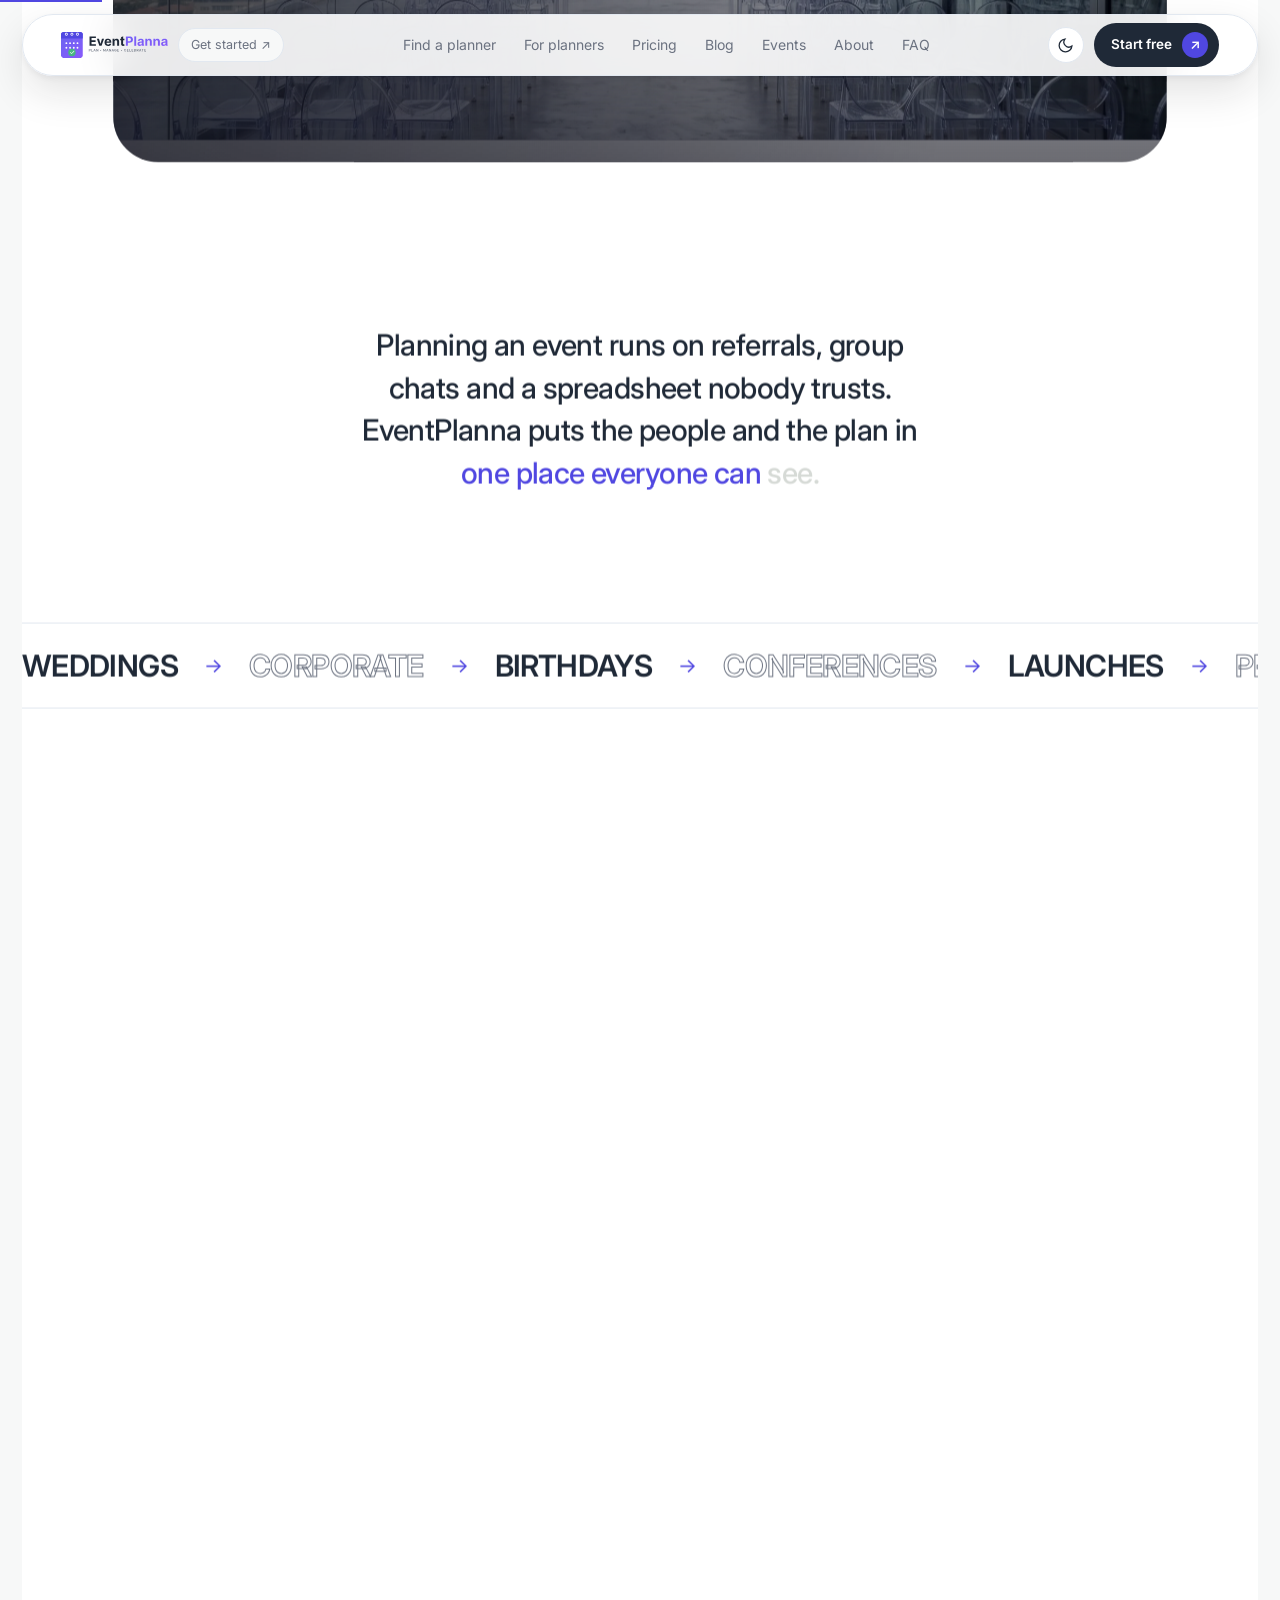
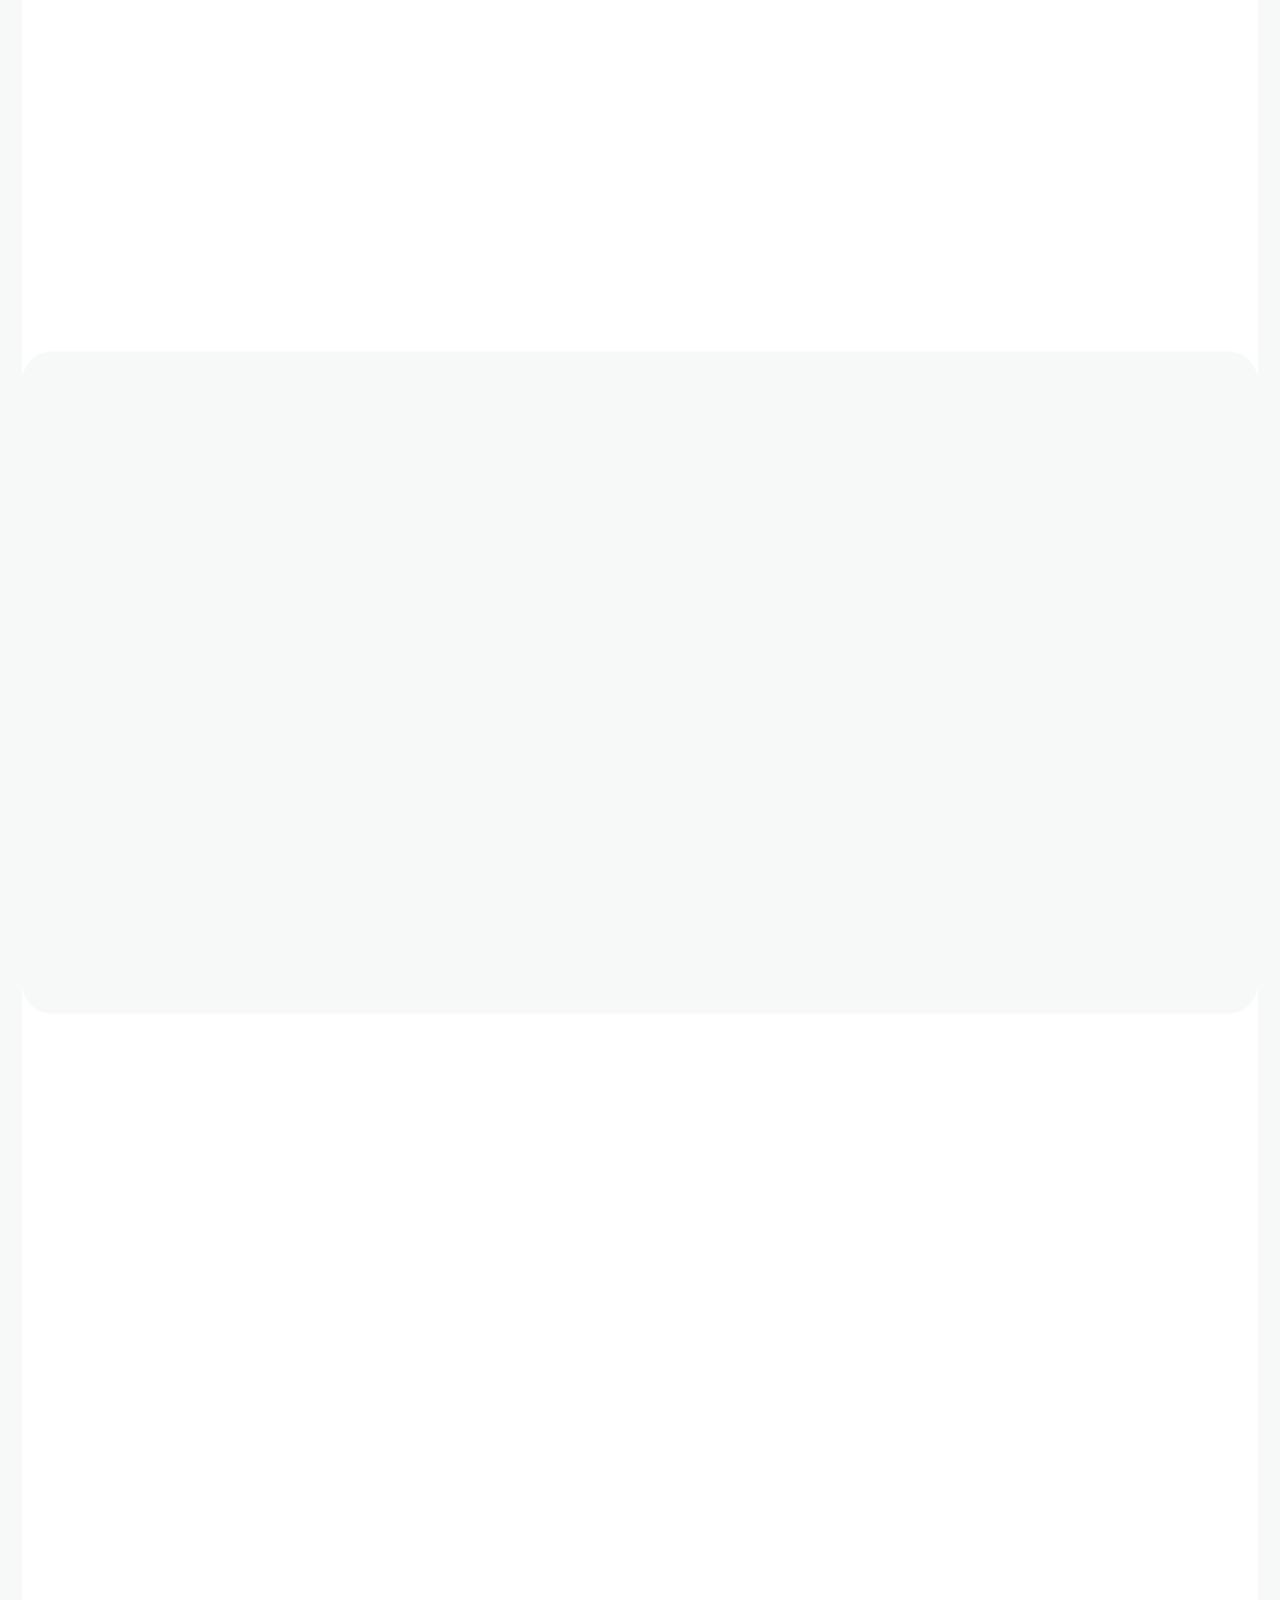
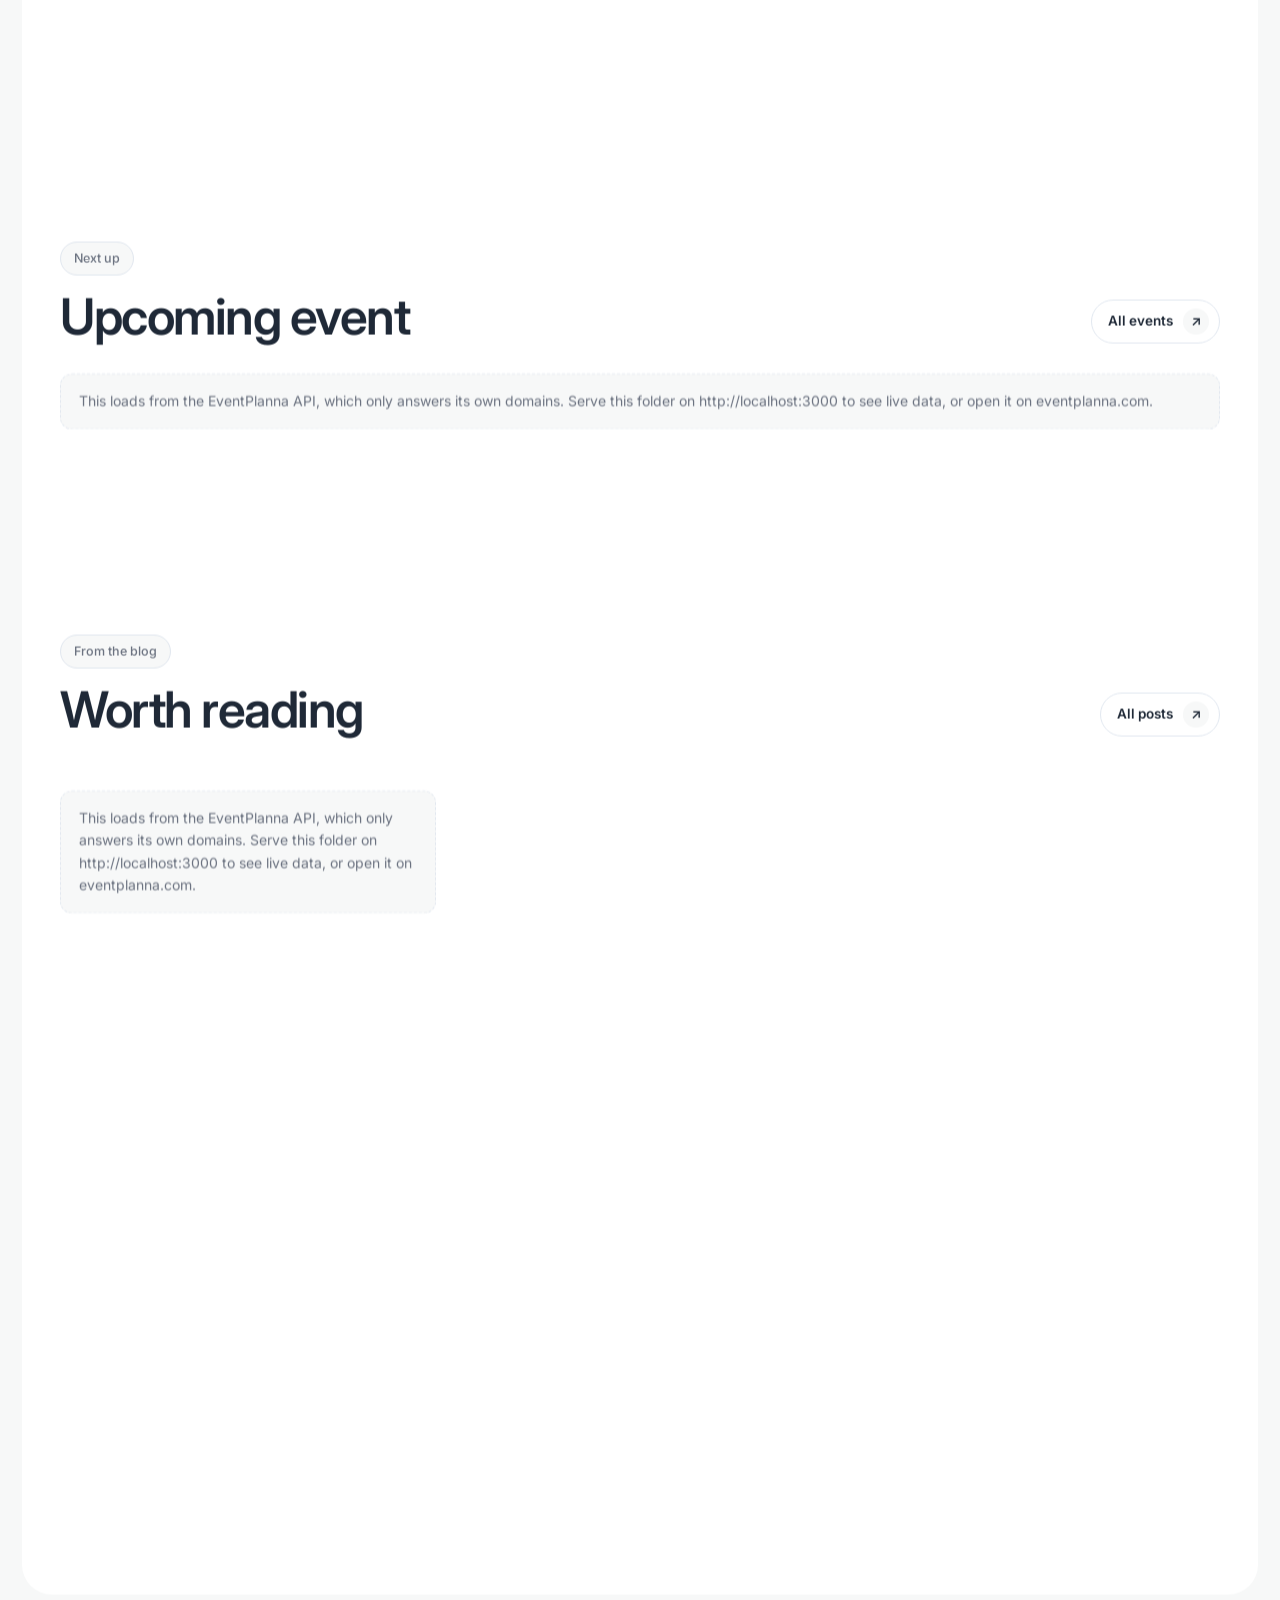
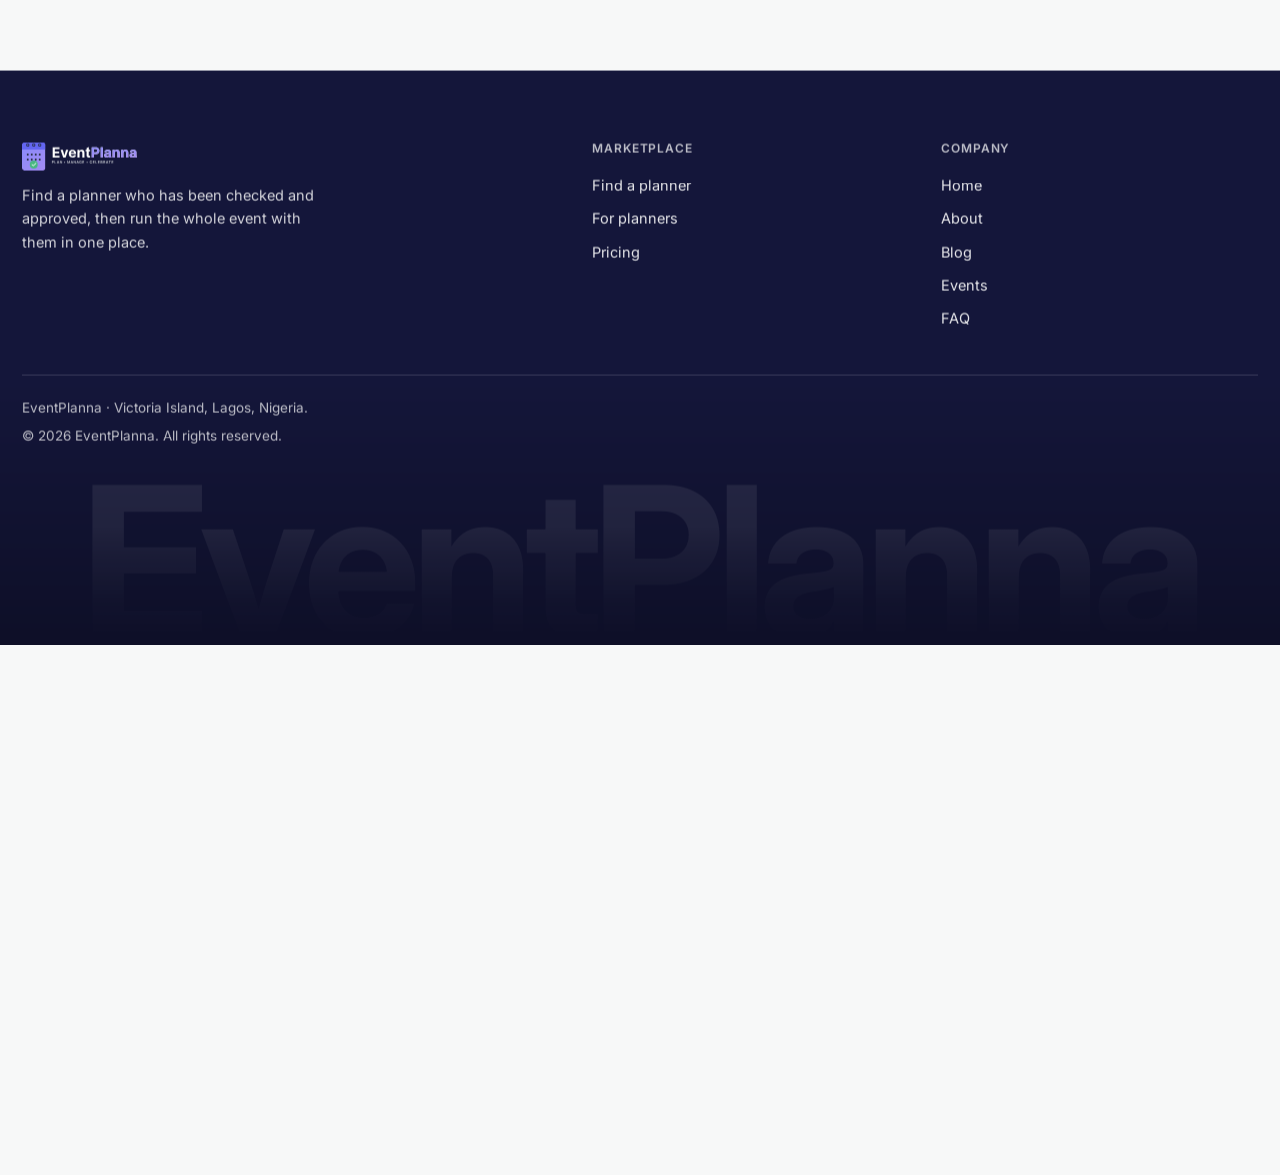
==== commit 3726493c: "Lead with the event, and bring back the About page The homepage opened on a product collage, so the " ====
--- a/index.html
+++ b/index.html
@@ -11,8 +11,8 @@
 <link rel="preconnect" href="https://fonts.gstatic.com" crossorigin>
 <link rel="preconnect" href="https://api.eventplanna.com">
 <link href="https://fonts.googleapis.com/css2?family=Inter:wght@400;500;600;700&display=swap" rel="stylesheet">
-<link rel="stylesheet" href="assets/styles.css?v=4">
-<link rel="stylesheet" href="assets/components.css?v=4">
+<link rel="stylesheet" href="assets/styles.css?v=5">
+<link rel="stylesheet" href="assets/components.css?v=5">
 </head>
 <body>
 
@@ -28,6 +28,7 @@
       <a href="pricing.html">Pricing</a>
       <a href="blog.html">Blog</a>
       <a href="events.html">Events</a>
+      <a href="about.html">About</a>
       <a href="faq.html">FAQ</a>
     </div>
     <button class="theme-toggle" type="button" aria-label="Switch to dark mode" title="Switch to dark mode">
@@ -41,27 +42,50 @@
 
 <div class="wrap"><div class="shell">
 
-  <header class="hero">
-    <div class="hero-grid">
-      <div class="hero-left">
-        <h1>
-          <span class="line"><span>Find your planner.</span></span>
-          <span class="line"><span>Run your <em class="hl" style="font-style:normal">event</em>.</span></span>
-          <span class="line"><span>All in one place.</span></span>
-        </h1>
-        <p class="hero-sub fade-up d1">Browse planners who have been checked and approved, then run the whole thing with them: <b>one budget, every booking, the task list and a portal your client can actually see</b>.</p>
-        <div class="hero-actions fade-up d2">
-          <a class="btn btn-dark" href="marketplace.html">Find a planner <span class="cap">&#8599;</span></a>
-          <a class="btn btn-light" href="planners.html">I&rsquo;m a planner <span class="cap">&#8599;</span></a>
-        </div>
-        <div class="hero-tags fade-up d3">
-          <span class="tag">Approved before listed</span>
-          <span class="tag on">200 free credits</span>
-          <span class="tag">No subscription</span>
-        </div>
-      </div>
-
-      <div class="hero-media-wrap fade-up d2">
+  <header class="hero-stage">
+    <div class="stage" data-carousel="Slide" data-stage>
+      <div class="ttrack">
+        <div class="tslide" style="--img:url(img/stage-set.webp?v=5)" role="img" aria-label="The room, before anyone arrives"></div>
+        <div class="tslide" style="--img:url(img/stage-full.webp?v=5)" role="img" aria-label="The night it was all for"></div>
+        <div class="tslide" style="--img:url(img/stage-detail.webp?v=5)" role="img" aria-label="The part the guests remember"></div>
+      </div>
+      <div class="stage-veil"></div>
+      <button class="stage-arrow prev" type="button" data-prev aria-label="Previous photograph"><svg width="17" height="17" viewBox="0 0 24 24" fill="none" stroke="currentColor" stroke-width="2.2" stroke-linecap="round" stroke-linejoin="round"><path d="M15 18 9 12l6-6"/></svg></button>
+      <button class="stage-arrow next" type="button" data-next aria-label="Next photograph"><svg width="17" height="17" viewBox="0 0 24 24" fill="none" stroke="currentColor" stroke-width="2.2" stroke-linecap="round" stroke-linejoin="round"><path d="m9 18 6-6-6-6"/></svg></button>
+      <div class="stage-copy">
+        <span class="stage-eyebrow">Event planning, Nigeria</span>
+        <h1>Every great event <em>starts here</em></h1>
+        <p>Find a planner who has been checked and approved, then run the whole thing together: one budget, every booking, the task list and a portal your client can actually see.</p>
+        <div class="hero-actions">
+          <a class="btn btn-light" href="marketplace.html">Find a planner <span class="cap">&#8599;</span></a>
+          <a class="btn btn-ghost" href="planners.html">I&rsquo;m a planner <span class="cap">&#8599;</span></a>
+        </div>
+        <div class="tdots"></div>
+      </div>
+    </div>
+  </header>
+
+  <section class="statement wide">
+    <p data-words data-green="one|place|everyone|can|see">Planning an event runs on referrals, group chats and a spreadsheet nobody trusts. EventPlanna puts the people and the plan in one place everyone can see.</p>
+  </section>
+
+  <div class="ticker">
+    <div class="ticker-track">
+      <b>WEDDINGS</b><i>&rarr;</i><b class="out">CORPORATE</b><i>&rarr;</i><b>BIRTHDAYS</b><i>&rarr;</i><b class="out">CONFERENCES</b><i>&rarr;</i><b>LAUNCHES</b><i>&rarr;</i><b class="out">PRIVATE DINING</b><i>&rarr;</i>
+    </div>
+  </div>
+
+  <section class="section" id="work">
+    <div class="showcase-grid">
+      <div class="reveal">
+        <span class="eyebrow">The work</span>
+        <h2>Real events, run by planners <span class="mark">already on here</span></h2>
+        <p class="lead" style="margin-top:18px">Receptions in Victoria Island, service in Lagos, styling in Lekki. Every planner in the marketplace is checked before they are listed, so the shortlist you get is short for a reason.</p>
+        <div class="hero-actions" style="margin-top:26px">
+          <a class="btn btn-dark" href="marketplace.html">Browse the marketplace <span class="cap">&#8599;</span></a>
+        </div>
+      </div>
+      <div class="hero-media-wrap reveal">
         <div class="hero-media">
           <div class="col up">
             <div class="pcard ph t-grey" style="--img:url(img/hero-venue.webp?v=2)"><span class="plabel">Reception &middot; Victoria Island</span></div>
@@ -86,17 +110,7 @@
         </div>
       </div>
     </div>
-  </header>
-
-  <section class="statement wide">
-    <p data-words data-green="one|place|everyone|can|see">Planning an event runs on referrals, group chats and a spreadsheet nobody trusts. EventPlanna puts the people and the plan in one place everyone can see.</p>
-  </section>
-
-  <div class="ticker">
-    <div class="ticker-track">
-      <b>WEDDINGS</b><i>&rarr;</i><b class="out">CORPORATE</b><i>&rarr;</i><b>BIRTHDAYS</b><i>&rarr;</i><b class="out">CONFERENCES</b><i>&rarr;</i><b>LAUNCHES</b><i>&rarr;</i><b class="out">PRIVATE DINING</b><i>&rarr;</i>
-    </div>
-  </div>
+  </section>
 
   <section class="section" id="how">
     <div class="shead reveal">
@@ -226,7 +240,7 @@
         <p>Find a planner who has been checked and approved, then run the whole event with them in one place.</p>
       </div>
       <div><h4>Marketplace</h4><a href="marketplace.html">Find a planner</a><a href="planners.html">For planners</a><a href="pricing.html">Pricing</a></div>
-      <div><h4>Company</h4><a href="index.html">Home</a><a href="blog.html">Blog</a><a href="events.html">Events</a><a href="faq.html">FAQ</a></div>
+      <div><h4>Company</h4><a href="index.html">Home</a><a href="about.html">About</a><a href="blog.html">Blog</a><a href="events.html">Events</a><a href="faq.html">FAQ</a></div>
     </div>
     <div class="foot-bot">
       <div>
@@ -238,7 +252,7 @@
   <div class="foot-mark" aria-hidden="true">EventPlanna</div>
 </footer>
 
-<script src="assets/app.js?v=4"></script>
-<script src="assets/data.js?v=4"></script>
+<script src="assets/app.js?v=5"></script>
+<script src="assets/data.js?v=5"></script>
 </body>
 </html>
--- a/assets/components.css
+++ b/assets/components.css
@@ -534,9 +534,16 @@
 /* The two rules below use background longhands on purpose. The `background:`
    shorthand with a var() substitution computes to none in Chrome and the photo
    never paints, which is why .ph uses longhands too. */
-.ec-media { aspect-ratio: 16/10; background-color: var(--tile);
+/* Event covers are designed banner artwork with the title set into them, and
+   they arrive at whatever ratio the designer used (the current one is 2.34:1).
+   cover crops to fill, which sliced the first letter off "THE FUTURE OF", so
+   these contain instead and letterbox onto the tile. Small listing thumbnails
+   below keep cover, where a crop reads better than a sliver of empty tile.
+   The band colour is the card's own, so the letterboxing reads as padding
+   rather than as two grey rectangles bolted to the artwork. */
+.ec-media { aspect-ratio: 16/10; background-color: var(--white);
   background-image: var(--img, none); background-position: center;
-  background-size: cover; background-repeat: no-repeat; }
+  background-size: contain; background-repeat: no-repeat; }
 .bc-img { aspect-ratio: 16/10; background-color: var(--tile);
   background-image: var(--img, none); background-position: center;
   background-size: cover; background-repeat: no-repeat; }
@@ -623,4 +630,107 @@
 @media (max-width:1000px) { .theme-toggle { order: 2; margin-left: auto; } }
 
 /* wide cover image used by the blog and event detail pages */
-.bc-img[data-wide] { aspect-ratio: 16/8; border-radius: var(--r-xl); margin: 34px 0; }
+/* Same reasoning as .ec-media: this is the full-width cover on a detail page,
+   where the artwork carries its own title and must not lose an edge. */
+.bc-img[data-wide] { aspect-ratio: 16/8; border-radius: var(--r-xl); margin: 34px 0;
+  background-size: contain; background-color: var(--white); }
+
+/* ============================================================
+   HERO STAGE
+   A single photographic band, so the first thing read on the page is an
+   event rather than a product screenshot. It reuses the existing
+   [data-carousel] machinery (.ttrack/.tslide/.tdots), with the testimonial
+   layout rules switched off inside .stage.
+   ============================================================ */
+.hero-stage { width: var(--page); margin: 0 auto; padding-top: clamp(84px,11vw,132px); }
+/* The band is kept close to the photographs' own 1.9:1 so the room is seen
+   whole. Taller than this and cover crops the sides away, which on these
+   pictures means losing the chairs, i.e. losing the event. */
+.stage { --p: 0; position: relative; overflow: hidden;
+  height: min(66vh, calc((100vw - 2 * clamp(24px,3.4vw,96px)) / 1.9));
+  min-height: 420px; max-height: 700px;
+  border-radius: calc(var(--r-xl) + 22px * var(--p));
+  transform: scale(calc(1 - .07 * var(--p)));
+  transform-origin: 50% 0;
+  will-change: transform, border-radius; }
+
+/* The testimonial slide is a two-column grid with padding. Inside the stage a
+   slide is just the photograph, so both are switched off here. */
+.stage .ttrack { height: 100%; }
+.stage .ttrack.fade-mode > .tslide { grid-template-columns: none; display: block;
+  padding: 0; height: 100%; background-color: var(--green-900);
+  background-image: var(--img, none); background-position: center;
+  background-size: cover; background-repeat: no-repeat; }
+/* The picture drifts slower than its frame, so the band reads as a window
+   rather than a flat panel sliding off. */
+.stage .ttrack { transform: translate3d(0, calc(var(--p) * -5%), 0); }
+
+/* Two gradients, not one. The vertical pass keeps the band from going flat,
+   and the horizontal pass darkens the side the copy sits on, because these
+   photographs all have bright sky roughly where the headline lands. */
+.stage-veil { position: absolute; inset: 0; pointer-events: none;
+  background:
+    linear-gradient(100deg, rgba(10,11,22,.66) 0%, rgba(10,11,22,.32) 48%, rgba(10,11,22,.04) 80%),
+    linear-gradient(180deg, rgba(10,11,22,.30) 0%, rgba(10,11,22,.08) 38%, rgba(10,11,22,.60) 100%);
+  opacity: calc(.9 + .1 * var(--p)); }
+
+.stage-copy { position: absolute; inset: auto 0 0 0; padding: 0 clamp(22px,5vw,78px) clamp(34px,5vw,62px);
+  color: #fff; opacity: calc(1 - 1.35 * var(--p));
+  transform: translate3d(0, calc(var(--p) * -42px), 0); }
+.stage-copy h1 { font-size: clamp(38px,6.6vw,96px); line-height: .97; letter-spacing: -.035em;
+  font-weight: 600; margin: 0; max-width: 16ch; text-wrap: balance; }
+.stage-copy h1 em { font-style: normal; color: #cfc8ff; }
+.stage-copy p { margin: 18px 0 0; max-width: 56ch; font-size: clamp(15px,1.25vw,19px);
+  color: rgba(255,255,255,.88); }
+.stage-copy .hero-actions { margin-top: 26px; }
+.stage-eyebrow { display: inline-flex; align-items: center; gap: 9px; margin-bottom: 18px;
+  padding: 7px 15px; border-radius: 999px; font-size: 12.5px; font-weight: 600;
+  letter-spacing: .09em; text-transform: uppercase;
+  background: rgba(255,255,255,.14); border: 1px solid rgba(255,255,255,.26);
+  backdrop-filter: blur(8px); color: #fff; }
+
+/* Paired in the bottom corner rather than centred on each edge. The headline
+   here is far bigger than the reference's, and edge-centred arrows landed on
+   top of the first word. */
+.stage-arrow { position: absolute; bottom: clamp(34px,5vw,62px); z-index: 3;
+  width: 46px; height: 46px; border-radius: 50%; cursor: pointer; display: grid; place-items: center;
+  background: rgba(255,255,255,.16); border: 1px solid rgba(255,255,255,.34);
+  backdrop-filter: blur(10px); color: #fff;
+  opacity: calc(1 - 1.6 * var(--p));
+  transition: background .3s var(--ease), transform .3s var(--ease); }
+.stage-arrow:hover { background: rgba(255,255,255,.32); }
+.stage-arrow.next { right: clamp(22px,5vw,78px); }
+.stage-arrow.prev { right: calc(clamp(22px,5vw,78px) + 56px); }
+.stage-arrow.prev:hover { transform: translateX(-3px); }
+.stage-arrow.next:hover { transform: translateX(3px); }
+
+/* The dots sit inside the copy block rather than floating in a corner of the
+   band, which keeps them clear of the headline at every width. */
+.stage .tdots { margin-top: clamp(22px,3vw,30px); justify-content: flex-start; }
+.stage .tdots button { background: rgba(255,255,255,.42); }
+.stage .tdots button.on { background: #fff; }
+
+@media (max-width: 760px) {
+  .stage { height: clamp(430px, 76vh, 620px); }
+  .stage-arrow { display: none; }
+}
+@media (prefers-reduced-motion: reduce) {
+  .stage, .stage .ttrack, .stage-copy, .stage-arrow, .stage .tdots {
+    transform: none; opacity: 1; border-radius: var(--r-xl); }
+  .stage-copy { opacity: 1; }
+}
+
+/* ---- the card collage, now a section of its own ---- */
+.showcase-grid { display: grid; grid-template-columns: 1.02fr .98fr; gap: clamp(26px,4vw,64px);
+  align-items: center; }
+@media (max-width: 900px) { .showcase-grid { grid-template-columns: 1fr; } }
+
+/* A translucent outline button, for use on top of photography. The hero sits
+   over a dark photo in both themes, so its buttons are pinned to explicit
+   colours rather than the themed tokens, which invert in dark mode. */
+.btn-ghost { background: rgba(255,255,255,.12); color: #fff; border-color: rgba(255,255,255,.34);
+  backdrop-filter: blur(10px); }
+.btn-ghost .cap { background: rgba(255,255,255,.2); color: #fff; }
+.btn-ghost:hover { background: rgba(255,255,255,.22); border-color: rgba(255,255,255,.5); }
+.stage-copy .btn-light { background: #fff; color: #14163a; border-color: transparent; }
+.stage-copy .btn-light .cap { background: #14163a; color: #fff; }
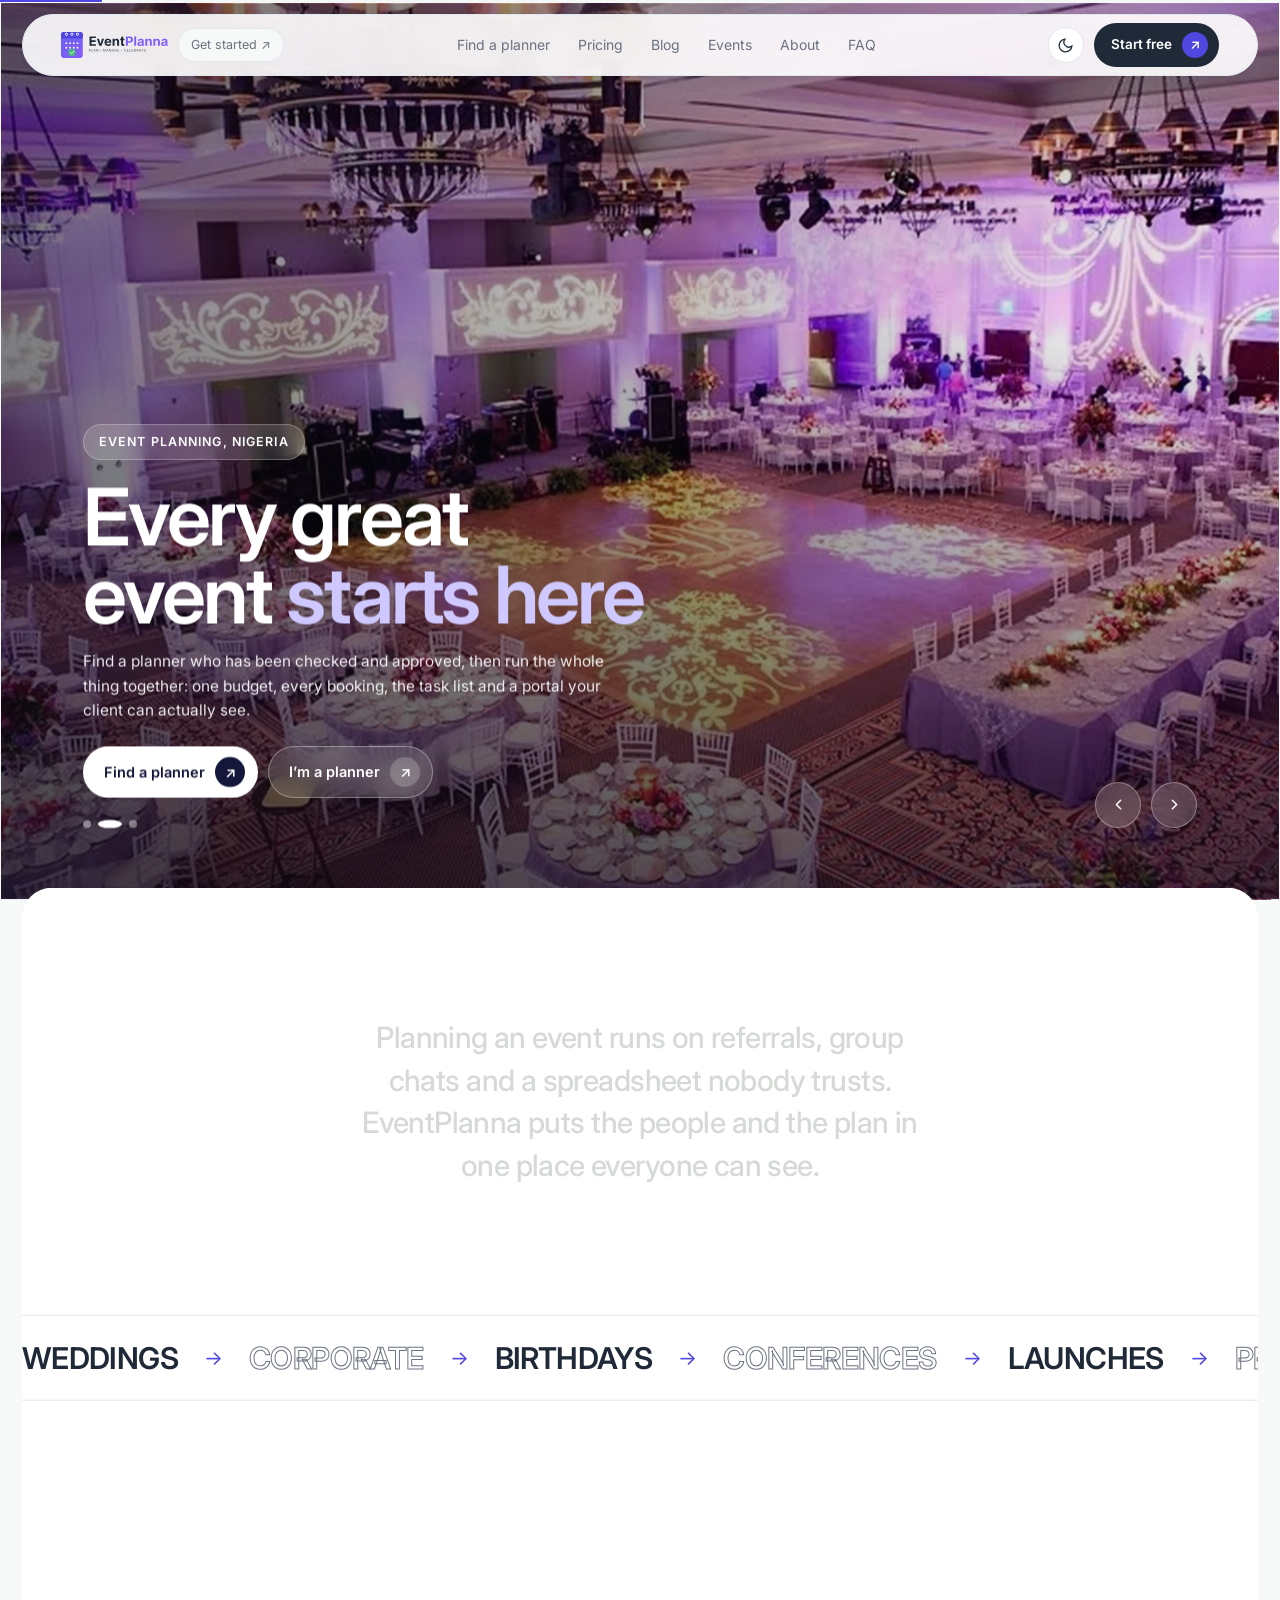
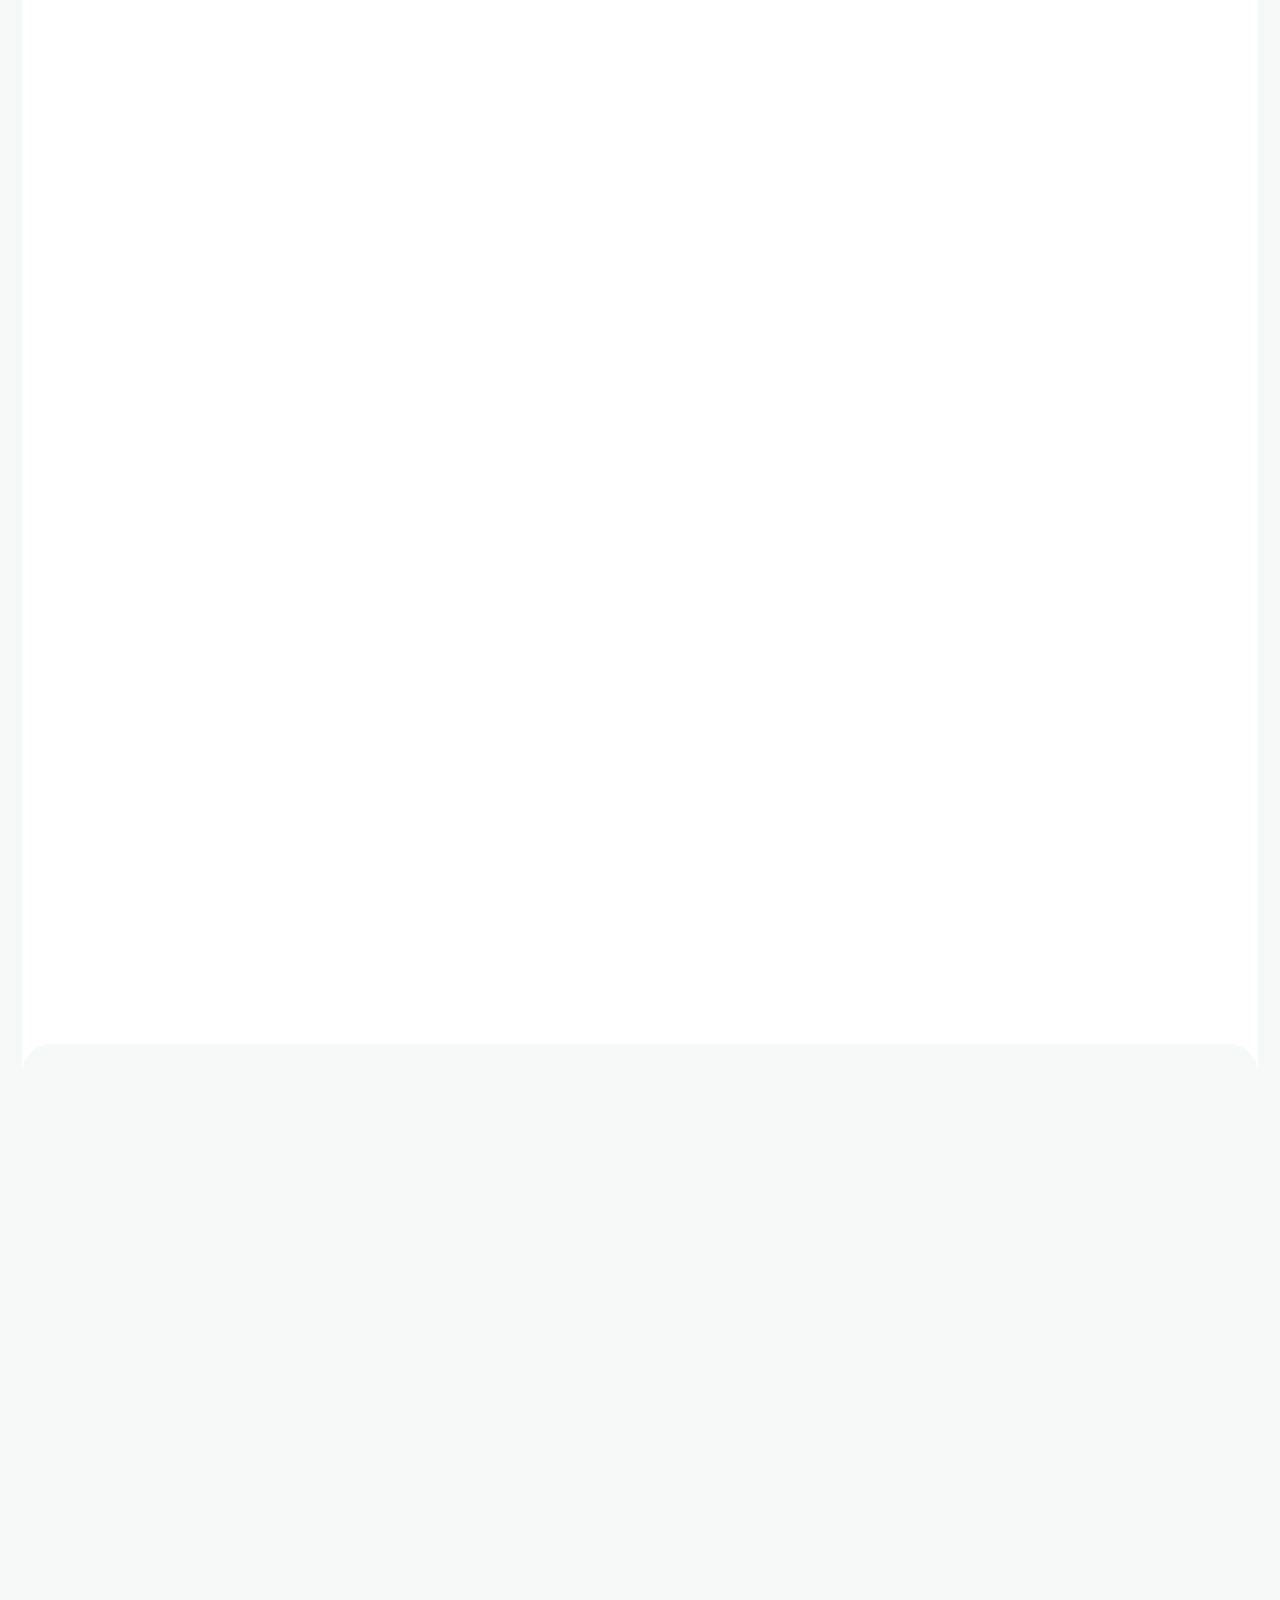
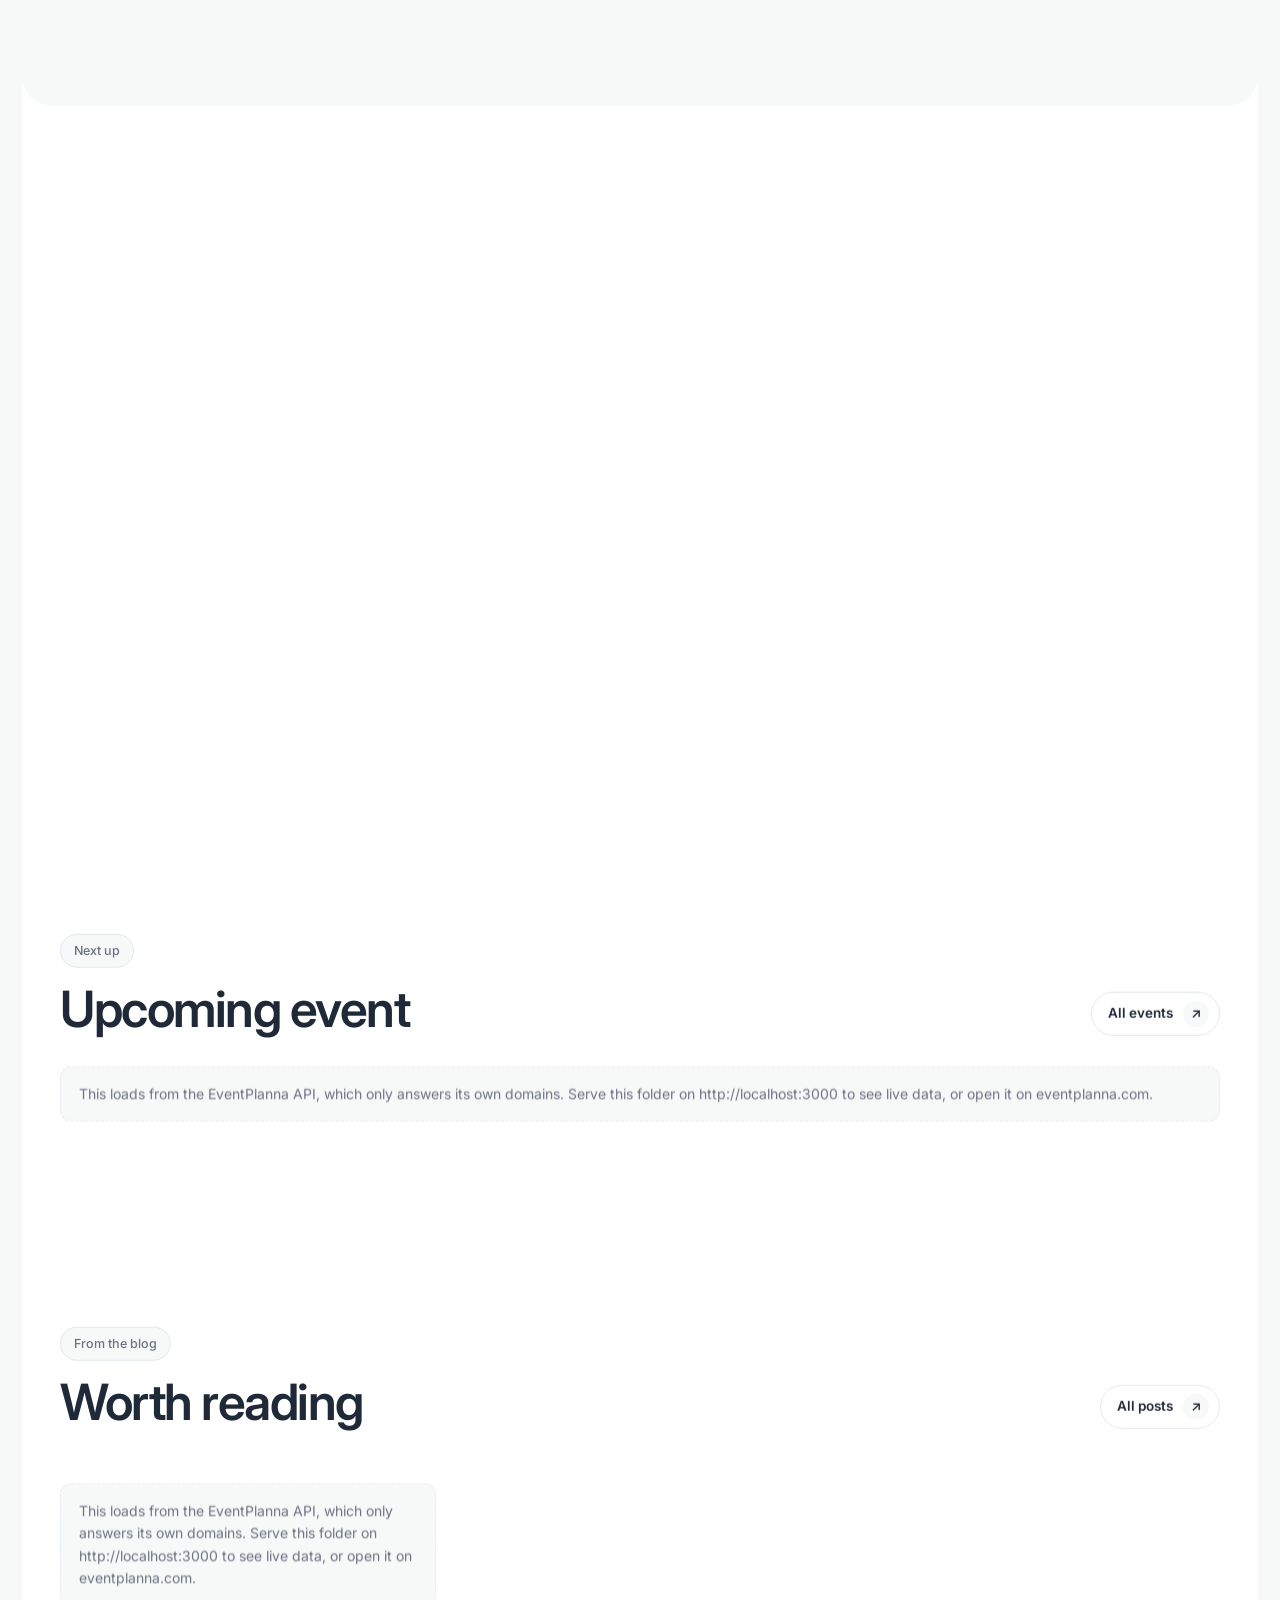
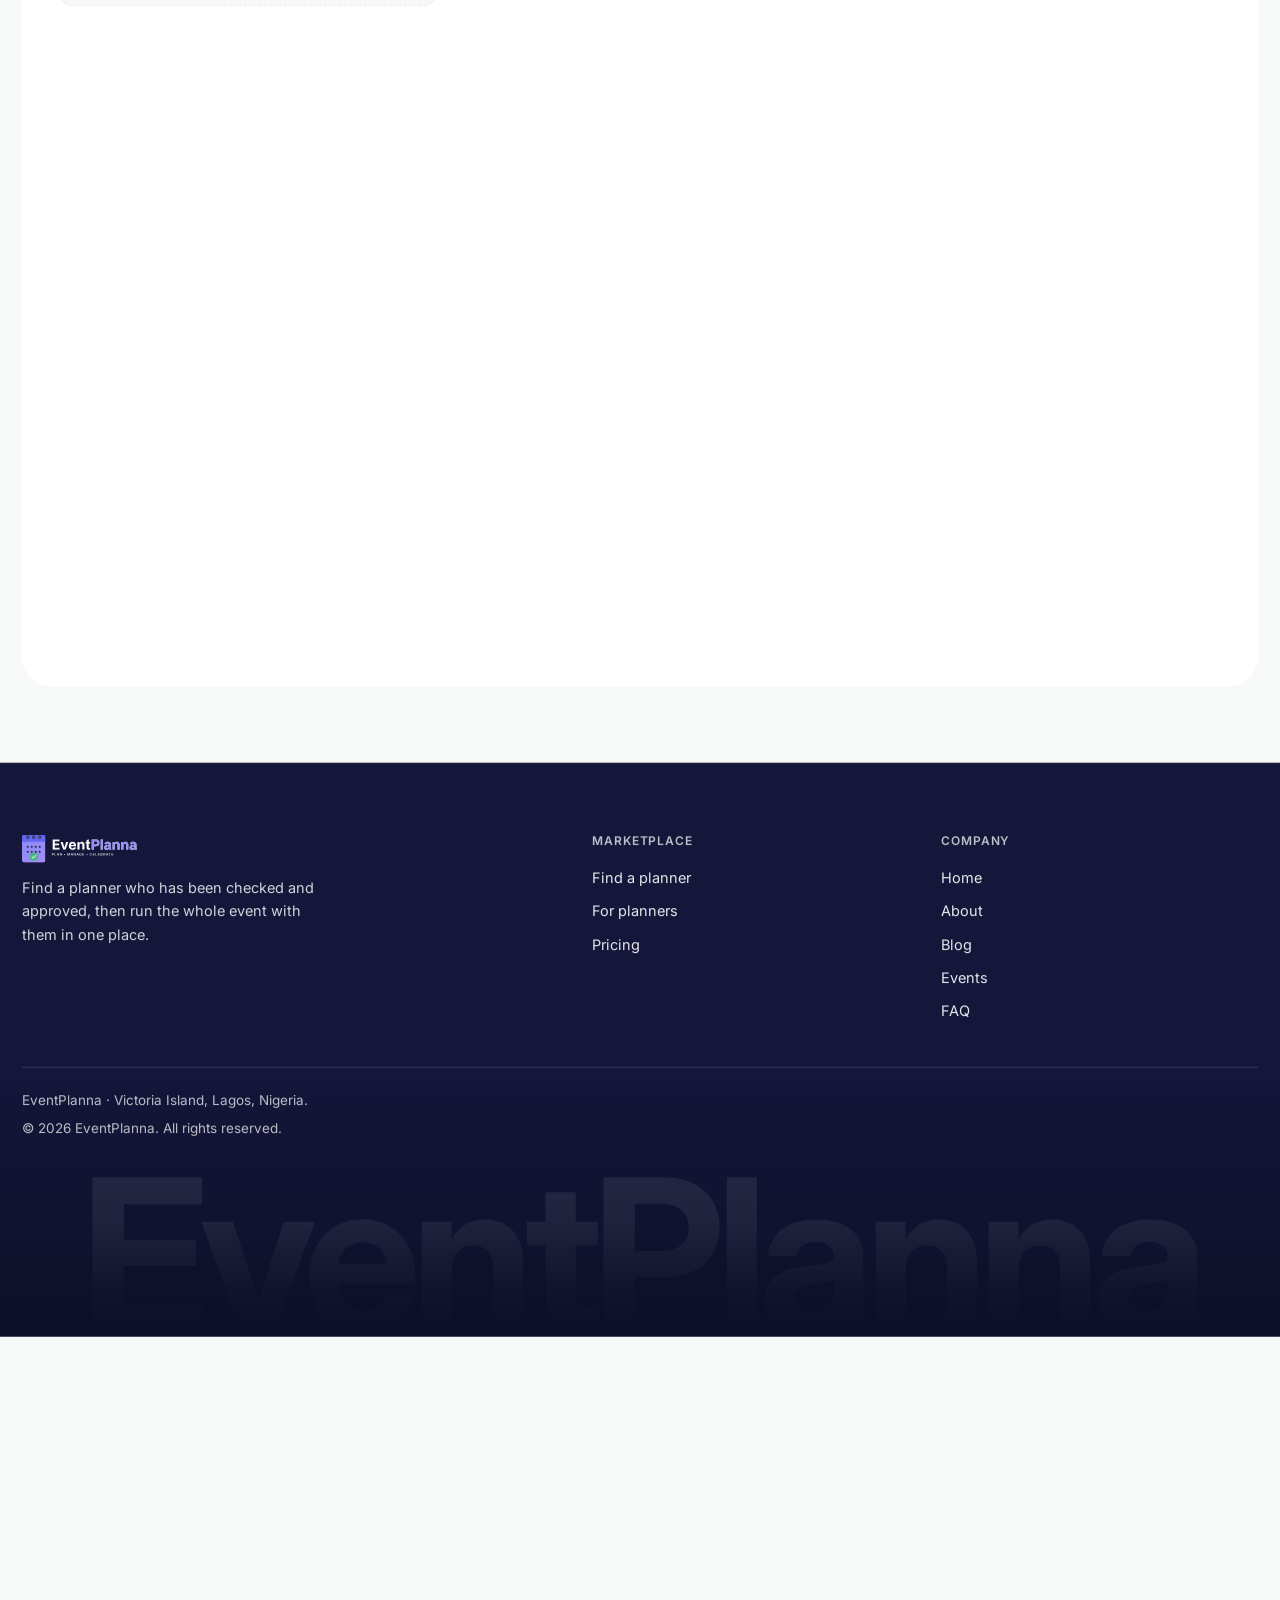
==== commit fd200c92: "Open the hero into the window, and put both planner pages on one The hero now starts as an inset ban" ====
--- a/index.html
+++ b/index.html
@@ -11,8 +11,8 @@
 <link rel="preconnect" href="https://fonts.gstatic.com" crossorigin>
 <link rel="preconnect" href="https://api.eventplanna.com">
 <link href="https://fonts.googleapis.com/css2?family=Inter:wght@400;500;600;700&display=swap" rel="stylesheet">
-<link rel="stylesheet" href="assets/styles.css?v=5">
-<link rel="stylesheet" href="assets/components.css?v=5">
+<link rel="stylesheet" href="assets/styles.css?v=6">
+<link rel="stylesheet" href="assets/components.css?v=6">
 </head>
 <body>
 
@@ -24,7 +24,6 @@
     <a class="chip" href="#start">Get started &#8599;</a>
     <div class="nav-links">
       <a href="marketplace.html">Find a planner</a>
-      <a href="planners.html">For planners</a>
       <a href="pricing.html">Pricing</a>
       <a href="blog.html">Blog</a>
       <a href="events.html">Events</a>
@@ -40,14 +39,14 @@
   </div>
 </nav>
 
-<div class="wrap"><div class="shell">
-
-  <header class="hero-stage">
+
+<header class="hero-stage">
+  <div class="stage-pin">
     <div class="stage" data-carousel="Slide" data-stage>
       <div class="ttrack">
-        <div class="tslide" style="--img:url(img/stage-set.webp?v=5)" role="img" aria-label="The room, before anyone arrives"></div>
-        <div class="tslide" style="--img:url(img/stage-full.webp?v=5)" role="img" aria-label="The night it was all for"></div>
-        <div class="tslide" style="--img:url(img/stage-detail.webp?v=5)" role="img" aria-label="The part the guests remember"></div>
+        <div class="tslide" style="--img:url(img/stage-gold.webp?v=6)" role="img" aria-label="A ballroom laid for dinner, before the doors open"></div>
+        <div class="tslide" style="--img:url(img/stage-floor.webp?v=6)" role="img" aria-label="A reception under colour, the dance floor lit"></div>
+        <div class="tslide" style="--img:url(img/stage-set.webp?v=6)" role="img" aria-label="A ceremony set against the Lagos skyline"></div>
       </div>
       <div class="stage-veil"></div>
       <button class="stage-arrow prev" type="button" data-prev aria-label="Previous photograph"><svg width="17" height="17" viewBox="0 0 24 24" fill="none" stroke="currentColor" stroke-width="2.2" stroke-linecap="round" stroke-linejoin="round"><path d="M15 18 9 12l6-6"/></svg></button>
@@ -58,12 +57,15 @@
         <p>Find a planner who has been checked and approved, then run the whole thing together: one budget, every booking, the task list and a portal your client can actually see.</p>
         <div class="hero-actions">
           <a class="btn btn-light" href="marketplace.html">Find a planner <span class="cap">&#8599;</span></a>
-          <a class="btn btn-ghost" href="planners.html">I&rsquo;m a planner <span class="cap">&#8599;</span></a>
+          <a class="btn btn-ghost" href="marketplace.html#for-planners">I&rsquo;m a planner <span class="cap">&#8599;</span></a>
         </div>
         <div class="tdots"></div>
       </div>
     </div>
-  </header>
+  </div>
+</header>
+
+<div class="wrap"><div class="shell">
 
   <section class="statement wide">
     <p data-words data-green="one|place|everyone|can|see">Planning an event runs on referrals, group chats and a spreadsheet nobody trusts. EventPlanna puts the people and the plan in one place everyone can see.</p>
@@ -88,14 +90,14 @@
       <div class="hero-media-wrap reveal">
         <div class="hero-media">
           <div class="col up">
-            <div class="pcard ph t-grey" style="--img:url(img/hero-venue.webp?v=2)"><span class="plabel">Reception &middot; Victoria Island</span></div>
-            <div class="pcard ph t-cream" style="--img:url(img/hero-catering.webp?v=2)"><span class="plabel">Service &middot; Lagos</span></div>
-            <div class="pcard ph t-blush" style="--img:url(img/hero-decor.webp?v=2)"><span class="plabel">Styling &middot; Lekki</span></div>
+            <div class="pcard ph t-grey" style="--img:url(img/hero-venue.webp?v=6)"><span class="plabel">Reception &middot; Victoria Island</span></div>
+            <div class="pcard ph t-cream" style="--img:url(img/ev-ballroom.webp?v=6)"><span class="plabel">Ballroom, dressed &middot; Lagos</span></div>
+            <div class="pcard ph t-blush" style="--img:url(img/hero-decor.webp?v=6)"><span class="plabel">Styling &middot; Lekki</span></div>
           </div>
           <div class="col down">
-            <div class="pcard ph t-lilac" style="--img:url(img/hero-photography.webp?v=2)"><span class="plabel">On the day &middot; Lagos</span></div>
-            <div class="pcard ph t-blue" style="--img:url(img/hero-entertainment.webp?v=2)"><span class="plabel">Reception &middot; Ikeja</span></div>
-            <div class="pcard ph t-mint" style="--img:url(img/hero-beauty.webp?v=2)"><span class="plabel">Bridal prep &middot; Abuja</span></div>
+            <div class="pcard ph t-lilac" style="--img:url(img/ev-floor.webp?v=6)"><span class="plabel">The dance floor &middot; Ikeja</span></div>
+            <div class="pcard ph t-blue" style="--img:url(img/hero-entertainment.webp?v=6)"><span class="plabel">Live band &middot; Ikeja</span></div>
+            <div class="pcard ph t-mint" style="--img:url(img/ev-ceremony.webp?v=6)"><span class="plabel">Ceremony set &middot; Abuja</span></div>
           </div>
         </div>
         <div class="hfloat a">
@@ -136,7 +138,7 @@
         <p>Compare approved planners on portfolio, price and availability. Book and pay in the app, then follow the budget without chasing anyone for an update.</p>
         <span class="card-link">Find a planner <span>&rarr;</span></span>
       </a>
-      <a class="card" href="planners.html">
+      <a class="card" href="marketplace.html#for-planners">
         <div class="card-photo"><i class="ph t-lilac" style="--img:url(img/door-planner.webp?v=2)"></i></div>
         <h3>Event planners</h3>
         <p>Apply once to be listed, win briefs that match what you actually do, and run budgets, tasks and your team from one workspace.</p>
@@ -158,7 +160,7 @@
         </ul>
         <div class="hero-actions" style="margin-top:26px">
           <a class="btn btn-dark" href="marketplace.html">Browse planners <span class="cap">&#8599;</span></a>
-          <a class="btn btn-light" href="planners.html#apply">Apply to be listed <span class="cap">&#8599;</span></a>
+          <a class="btn btn-light" href="marketplace.html#apply">Apply to be listed <span class="cap">&#8599;</span></a>
         </div>
       </div>
       <div class="flow reveal">
@@ -197,7 +199,7 @@
           <li><svg width="16" height="16" viewBox="0 0 24 24" fill="none" stroke="#5047e1" stroke-width="3"><path d="M20 6 9 17l-5-5"/></svg> Every message sitting against the booking it belongs to</li>
         </ul>
         <div class="hero-actions" style="margin-top:26px">
-          <a class="btn btn-dark" href="planners.html">See the workspace <span class="cap">&#8599;</span></a>
+          <a class="btn btn-dark" href="marketplace.html#workspace">See the workspace <span class="cap">&#8599;</span></a>
           <a class="btn btn-light" href="pricing.html">What it costs <span class="cap">&#8599;</span></a>
         </div>
       </div>
@@ -226,7 +228,7 @@
       <p>No card, no subscription and no sales call. Create the event and you can be comparing real quotes the same afternoon.</p>
       <div class="cta-actions">
         <a class="btn btn-green" href="marketplace.html">Find a planner <span class="cap">&#8599;</span></a>
-        <a class="btn btn-light" href="planners.html#apply">Apply to be listed <span class="cap">&#8599;</span></a>
+        <a class="btn btn-light" href="marketplace.html#apply">Apply to be listed <span class="cap">&#8599;</span></a>
       </div>
     </div>
   </section>
@@ -239,7 +241,7 @@
         <a class="logo" href="index.html" style="height:28px"><img src="assets/logo-light.svg" alt="EventPlanna" style="height:28px"></a>
         <p>Find a planner who has been checked and approved, then run the whole event with them in one place.</p>
       </div>
-      <div><h4>Marketplace</h4><a href="marketplace.html">Find a planner</a><a href="planners.html">For planners</a><a href="pricing.html">Pricing</a></div>
+      <div><h4>Marketplace</h4><a href="marketplace.html">Find a planner</a><a href="marketplace.html#for-planners">For planners</a><a href="pricing.html">Pricing</a></div>
       <div><h4>Company</h4><a href="index.html">Home</a><a href="about.html">About</a><a href="blog.html">Blog</a><a href="events.html">Events</a><a href="faq.html">FAQ</a></div>
     </div>
     <div class="foot-bot">
@@ -252,7 +254,7 @@
   <div class="foot-mark" aria-hidden="true">EventPlanna</div>
 </footer>
 
-<script src="assets/app.js?v=5"></script>
-<script src="assets/data.js?v=5"></script>
+<script src="assets/app.js?v=6"></script>
+<script src="assets/data.js?v=6"></script>
 </body>
 </html>
--- a/assets/components.css
+++ b/assets/components.css
@@ -641,18 +641,46 @@
    event rather than a product screenshot. It reuses the existing
    [data-carousel] machinery (.ttrack/.tslide/.tdots), with the testimonial
    layout rules switched off inside .stage.
+
+   The band grows. At rest it is inset inside the page gutters, carrying the
+   same corner radius as the white card below it; as the page scrolls it opens
+   out to the full window and the corners square off, and once it has filled
+   the screen the first section comes out from under it. assets/app.js holds
+   the band against the top of the window for exactly that distance and
+   reports it as --p, 0 to 1. Every line below is written against --p, so the
+   whole look of the move stays in the stylesheet.
+
+   The hero sits outside .shell. .shell is a rounded white card narrower than
+   the window with overflow hidden, so nothing inside it can ever reach the
+   edges of the screen.
+
+   Written twice on purpose: without .has-pin (no JS, or reduced motion) the
+   track has no extra height and the band is simply the inset version, rather
+   than a screen and a half of nothing.
    ============================================================ */
-.hero-stage { width: var(--page); margin: 0 auto; padding-top: clamp(84px,11vw,132px); }
-/* The band is kept close to the photographs' own 1.9:1 so the room is seen
-   whole. Taller than this and cover crops the sides away, which on these
-   pictures means losing the chairs, i.e. losing the event. */
-.stage { --p: 0; position: relative; overflow: hidden;
-  height: min(66vh, calc((100vw - 2 * clamp(24px,3.4vw,96px)) / 1.9));
-  min-height: 420px; max-height: 700px;
-  border-radius: calc(var(--r-xl) + 22px * var(--p));
-  transform: scale(calc(1 - .07 * var(--p)));
-  transform-origin: 50% 0;
-  will-change: transform, border-radius; }
+.hero-stage { position: relative; }
+.stage-pin { position: relative; height: min(82vh, 860px); min-height: 460px; }
+.has-pin .hero-stage { height: 168vh; height: 168svh; }
+.has-pin .stage-pin { position: absolute; inset: 0 0 auto; height: 100vh; height: 100svh;
+  will-change: transform; }
+
+/* The white card is pulled up by its own corner radius so it finishes the
+   photograph rather than sitting below it on a strip of page background. */
+.hero-stage + .wrap { position: relative; z-index: 2; margin-top: calc(-1 * var(--r-xl)); }
+
+.stage { --p: 0;
+  /* Half the page gutter, and half of whatever is left over once the window
+     is wider than --max, which is what .wrap is inset by. */
+  --s0: calc(max(clamp(24px,3.4vw,96px), 100% - var(--max)) / 2);
+  --t0: clamp(74px,8.4vw,116px);          /* clears the floating nav */
+  --b0: clamp(16px,3.2vh,52px);
+  position: absolute; overflow: hidden;
+  top:    calc(var(--t0) * (1 - var(--p)));
+  bottom: calc(var(--b0) * (1 - var(--p)));
+  left:   calc(var(--s0) * (1 - var(--p)));
+  right:  calc(var(--s0) * (1 - var(--p)));
+  border-radius: calc(var(--r-xl) * (1 - var(--p)));
+  background: var(--green-900); }
 
 /* The testimonial slide is a two-column grid with padding. Inside the stage a
    slide is just the photograph, so both are switched off here. */
@@ -661,29 +689,38 @@
   padding: 0; height: 100%; background-color: var(--green-900);
   background-image: var(--img, none); background-position: center;
   background-size: cover; background-repeat: no-repeat; }
-/* The picture drifts slower than its frame, so the band reads as a window
-   rather than a flat panel sliding off. */
-.stage .ttrack { transform: translate3d(0, calc(var(--p) * -5%), 0); }
+/* The picture starts fractionally oversized and settles as the frame reaches
+   it, so the room opens up rather than simply being uncovered. Scaling the
+   track and not the frame also means no edge can ever slide into view. */
+.stage .ttrack { transform: scale(calc(1 + .055 * (1 - var(--p)))); transform-origin: 50% 50%;
+  will-change: transform; }
 
 /* Two gradients, not one. The vertical pass keeps the band from going flat,
    and the horizontal pass darkens the side the copy sits on, because these
-   photographs all have bright sky roughly where the headline lands. */
+   photographs are all bright roughly where the headline lands. It lifts a
+   little as the band fills the screen, where there is more picture to see. */
 .stage-veil { position: absolute; inset: 0; pointer-events: none;
   background:
-    linear-gradient(100deg, rgba(10,11,22,.66) 0%, rgba(10,11,22,.32) 48%, rgba(10,11,22,.04) 80%),
-    linear-gradient(180deg, rgba(10,11,22,.30) 0%, rgba(10,11,22,.08) 38%, rgba(10,11,22,.60) 100%);
-  opacity: calc(.9 + .1 * var(--p)); }
-
-.stage-copy { position: absolute; inset: auto 0 0 0; padding: 0 clamp(22px,5vw,78px) clamp(34px,5vw,62px);
-  color: #fff; opacity: calc(1 - 1.35 * var(--p));
-  transform: translate3d(0, calc(var(--p) * -42px), 0); }
-.stage-copy h1 { font-size: clamp(38px,6.6vw,96px); line-height: .97; letter-spacing: -.035em;
-  font-weight: 600; margin: 0; max-width: 16ch; text-wrap: balance; }
+    linear-gradient(100deg, rgba(10,11,22,.58) 0%, rgba(10,11,22,.26) 48%, rgba(10,11,22,.03) 80%),
+    linear-gradient(180deg, rgba(10,11,22,.20) 0%, rgba(10,11,22,.04) 34%, rgba(10,11,22,.74) 100%);
+  opacity: calc(1 - .1 * var(--p)); }
+
+.stage-copy { position: absolute; inset: auto 0 0 0; color: #fff;
+  padding: 0 calc(clamp(22px,4.6vw,72px) + 24px * var(--p))
+             calc(clamp(28px,4.2vw,56px) + 18px * var(--p)); }
+/* Capped against the window's height as well as its width. Sized on width
+   alone, the headline, the lead and the buttons together came to more than a
+   short laptop window could show, and the top of the first line was cut off
+   by the band it sits in. */
+.stage-copy h1 { font-size: max(32px, min(6.2vw, 9.2vh, 88px));
+  line-height: .98; letter-spacing: -.035em; font-weight: 600; margin: 0;
+  max-width: 15ch; text-wrap: balance; }
 .stage-copy h1 em { font-style: normal; color: #cfc8ff; }
-.stage-copy p { margin: 18px 0 0; max-width: 56ch; font-size: clamp(15px,1.25vw,19px);
-  color: rgba(255,255,255,.88); }
-.stage-copy .hero-actions { margin-top: 26px; }
-.stage-eyebrow { display: inline-flex; align-items: center; gap: 9px; margin-bottom: 18px;
+.stage-copy p { margin: 16px 0 0; max-width: 54ch;
+  font-size: max(14.5px, min(1.2vw, 2.05vh, 19px)); color: rgba(255,255,255,.9); }
+.stage-copy .hero-actions { margin-top: clamp(16px,2.6vh,26px); }
+.stage-eyebrow { display: inline-flex; align-items: center; gap: 9px;
+  margin-bottom: clamp(10px,2vh,18px);
   padding: 7px 15px; border-radius: 999px; font-size: 12.5px; font-weight: 600;
   letter-spacing: .09em; text-transform: uppercase;
   background: rgba(255,255,255,.14); border: 1px solid rgba(255,255,255,.26);
@@ -692,32 +729,38 @@
 /* Paired in the bottom corner rather than centred on each edge. The headline
    here is far bigger than the reference's, and edge-centred arrows landed on
    top of the first word. */
-.stage-arrow { position: absolute; bottom: clamp(34px,5vw,62px); z-index: 3;
+.stage-arrow { position: absolute; bottom: calc(clamp(28px,4.2vw,56px) + 18px * var(--p)); z-index: 3;
   width: 46px; height: 46px; border-radius: 50%; cursor: pointer; display: grid; place-items: center;
   background: rgba(255,255,255,.16); border: 1px solid rgba(255,255,255,.34);
   backdrop-filter: blur(10px); color: #fff;
-  opacity: calc(1 - 1.6 * var(--p));
   transition: background .3s var(--ease), transform .3s var(--ease); }
 .stage-arrow:hover { background: rgba(255,255,255,.32); }
-.stage-arrow.next { right: clamp(22px,5vw,78px); }
-.stage-arrow.prev { right: calc(clamp(22px,5vw,78px) + 56px); }
+.stage-arrow.next { right: calc(clamp(22px,4.6vw,72px) + 24px * var(--p)); }
+.stage-arrow.prev { right: calc(clamp(22px,4.6vw,72px) + 24px * var(--p) + 56px); }
 .stage-arrow.prev:hover { transform: translateX(-3px); }
 .stage-arrow.next:hover { transform: translateX(3px); }
 
 /* The dots sit inside the copy block rather than floating in a corner of the
    band, which keeps them clear of the headline at every width. */
-.stage .tdots { margin-top: clamp(22px,3vw,30px); justify-content: flex-start; }
+.stage .tdots { margin-top: clamp(14px,2.4vh,26px); justify-content: flex-start; }
 .stage .tdots button { background: rgba(255,255,255,.42); }
 .stage .tdots button.on { background: #fff; }
 
 @media (max-width: 760px) {
-  .stage { height: clamp(430px, 76vh, 620px); }
+  .has-pin .hero-stage { height: 152vh; height: 152svh; }
+  .stage-pin { height: clamp(460px, 78vh, 640px); }
   .stage-arrow { display: none; }
+  .stage-copy p { display: none; }
+  /* cover on a landscape photograph in a portrait frame scales to the frame's
+     height, so the whole of the picture top to bottom is on screen and
+     background-position has nothing left to move. These rooms are shot with a
+     lot of ceiling, so the size is set from the height instead and held low,
+     which trades a little more of the width for the part with the tables in
+     it. */
+  .stage .ttrack.fade-mode > .tslide { background-size: auto 124%; background-position: 50% 92%; }
 }
 @media (prefers-reduced-motion: reduce) {
-  .stage, .stage .ttrack, .stage-copy, .stage-arrow, .stage .tdots {
-    transform: none; opacity: 1; border-radius: var(--r-xl); }
-  .stage-copy { opacity: 1; }
+  .stage .ttrack { transform: none; }
 }
 
 /* ---- the card collage, now a section of its own ---- */
@@ -732,5 +775,23 @@
   backdrop-filter: blur(10px); }
 .btn-ghost .cap { background: rgba(255,255,255,.2); color: #fff; }
 .btn-ghost:hover { background: rgba(255,255,255,.22); border-color: rgba(255,255,255,.5); }
-.stage-copy .btn-light { background: #fff; color: #14163a; border-color: transparent; }
-.stage-copy .btn-light .cap { background: #14163a; color: #fff; }
+/* Named twice. In dark mode :root[data-theme="dark"] .btn-light turns the
+   button transparent, which is right against a dark page and wrong against a
+   photograph: the hero is the same picture in both themes, so its primary
+   button stays a solid white pill. That selector outranks a plain
+   .stage-copy .btn-light, so the dark case is spelled out rather than left to
+   the cascade. */
+.stage-copy .btn-light,
+:root[data-theme="dark"] .stage-copy .btn-light {
+  background: #fff; color: #14163a; border-color: transparent; }
+.stage-copy .btn-light .cap,
+:root[data-theme="dark"] .stage-copy .btn-light .cap { background: #14163a; color: #fff; }
+.stage-copy .btn-light:hover,
+:root[data-theme="dark"] .stage-copy .btn-light:hover { background: #f1f0fb; }
+
+/* ---- the planner half of the marketplace page ---- */
+/* The page carries both audiences now, so the seam between them has to read
+   as a change of address rather than as one more section heading. */
+.half-break { margin-top: clamp(44px,6vw,86px); padding-top: clamp(40px,5.4vw,74px);
+  border-top: 1px solid var(--border); }
+.half-break .eyebrow { color: var(--green); }
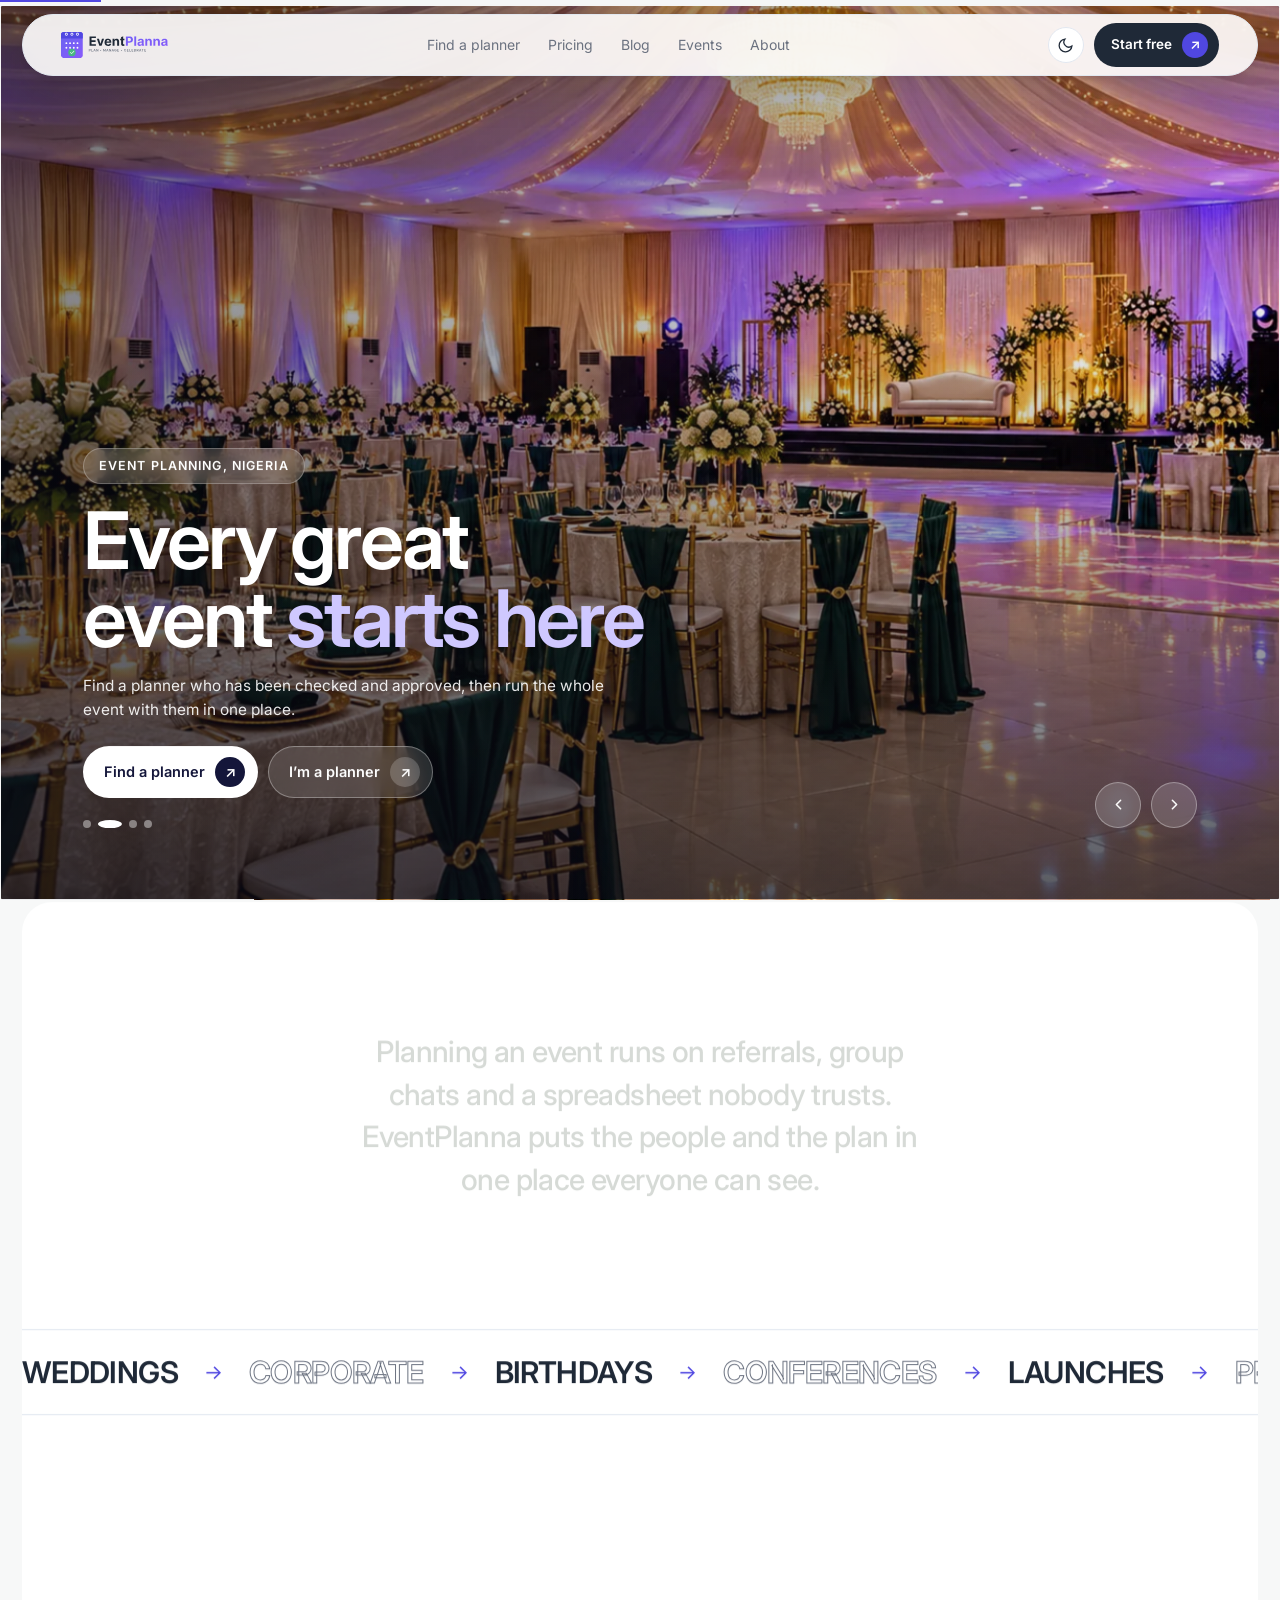
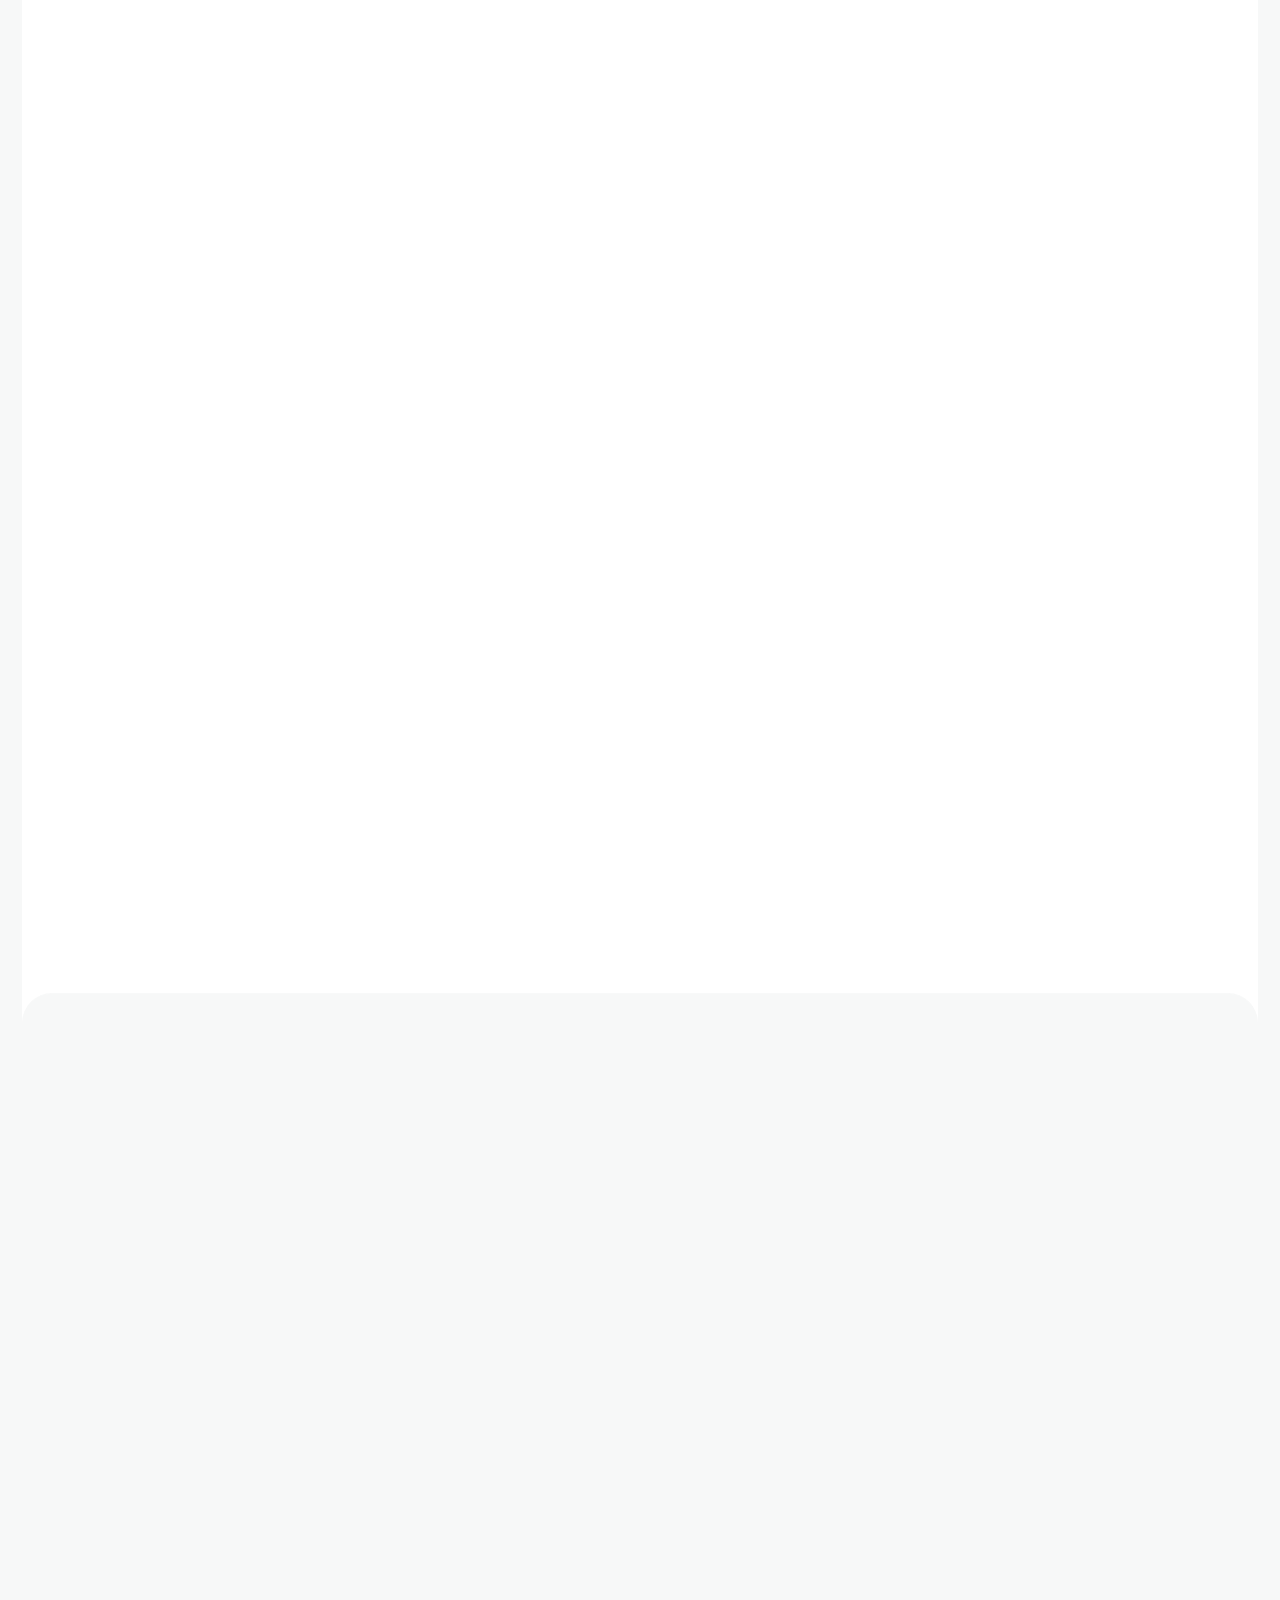
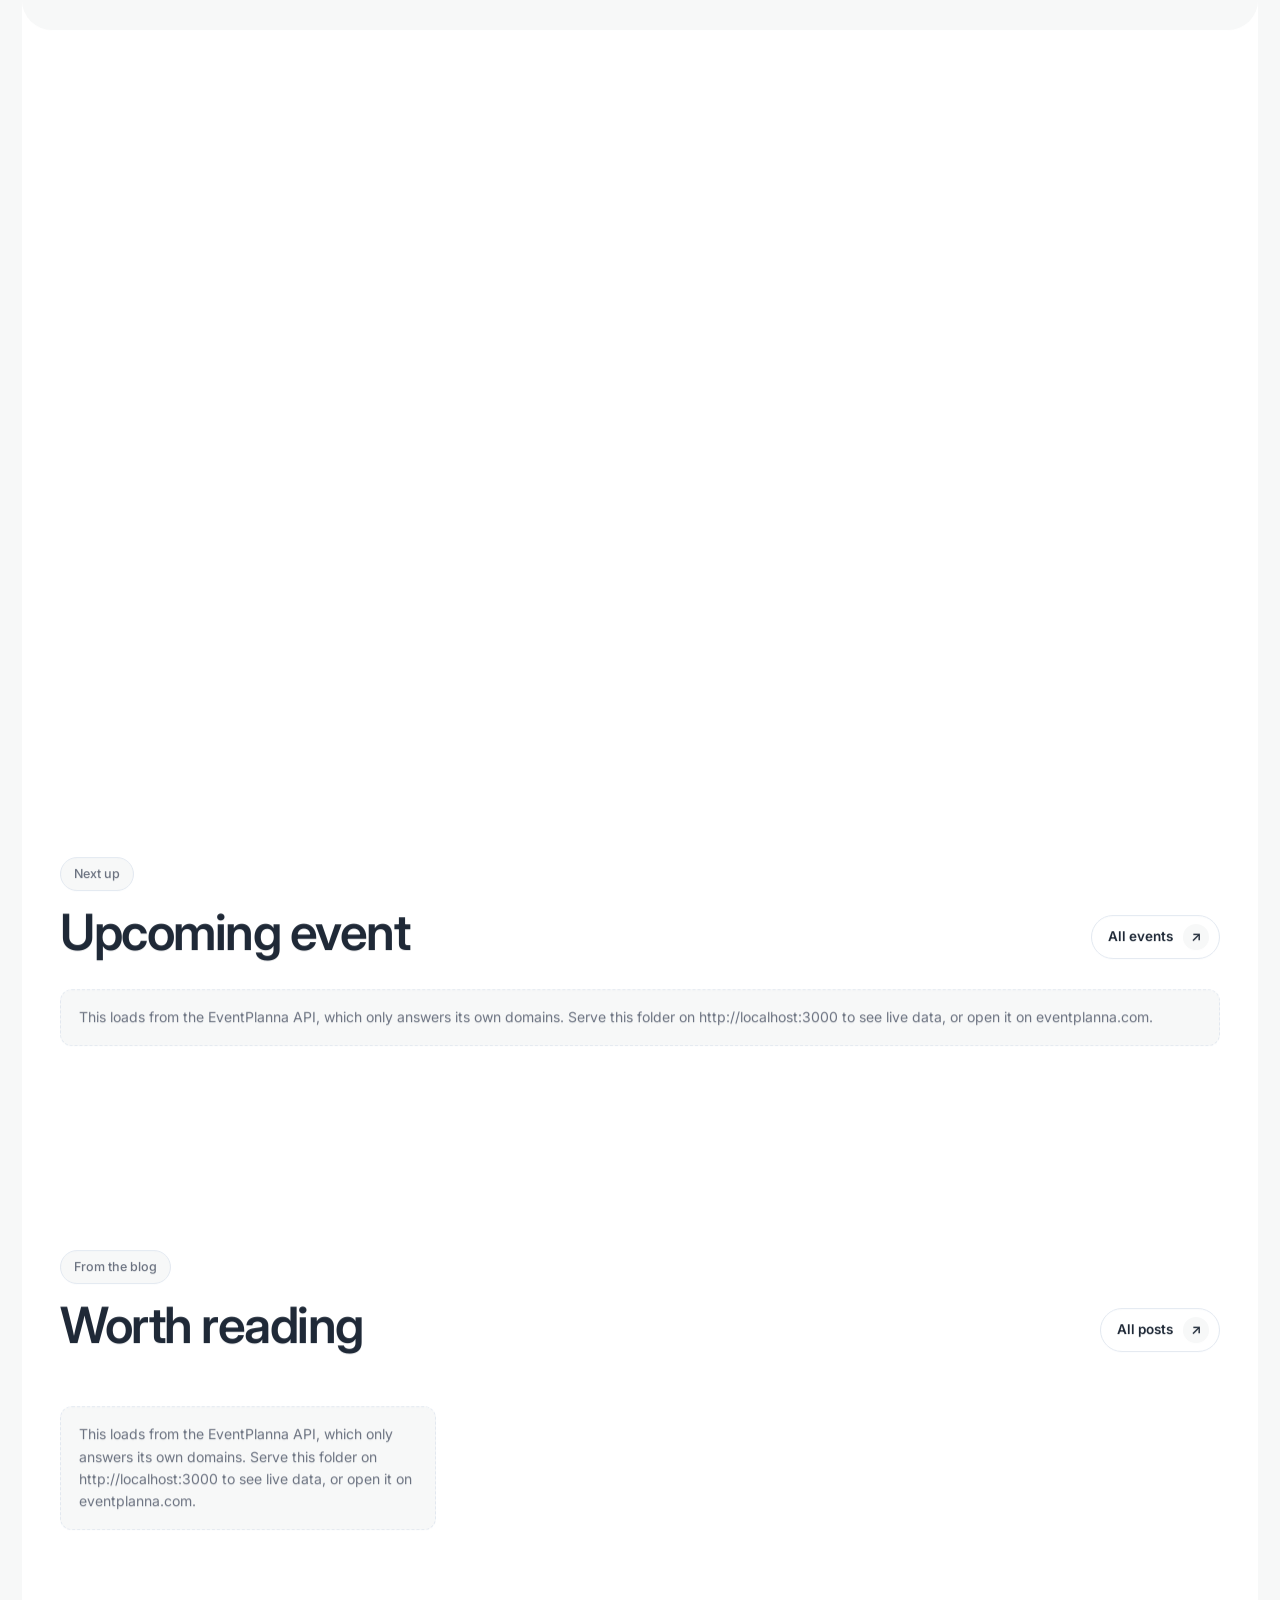
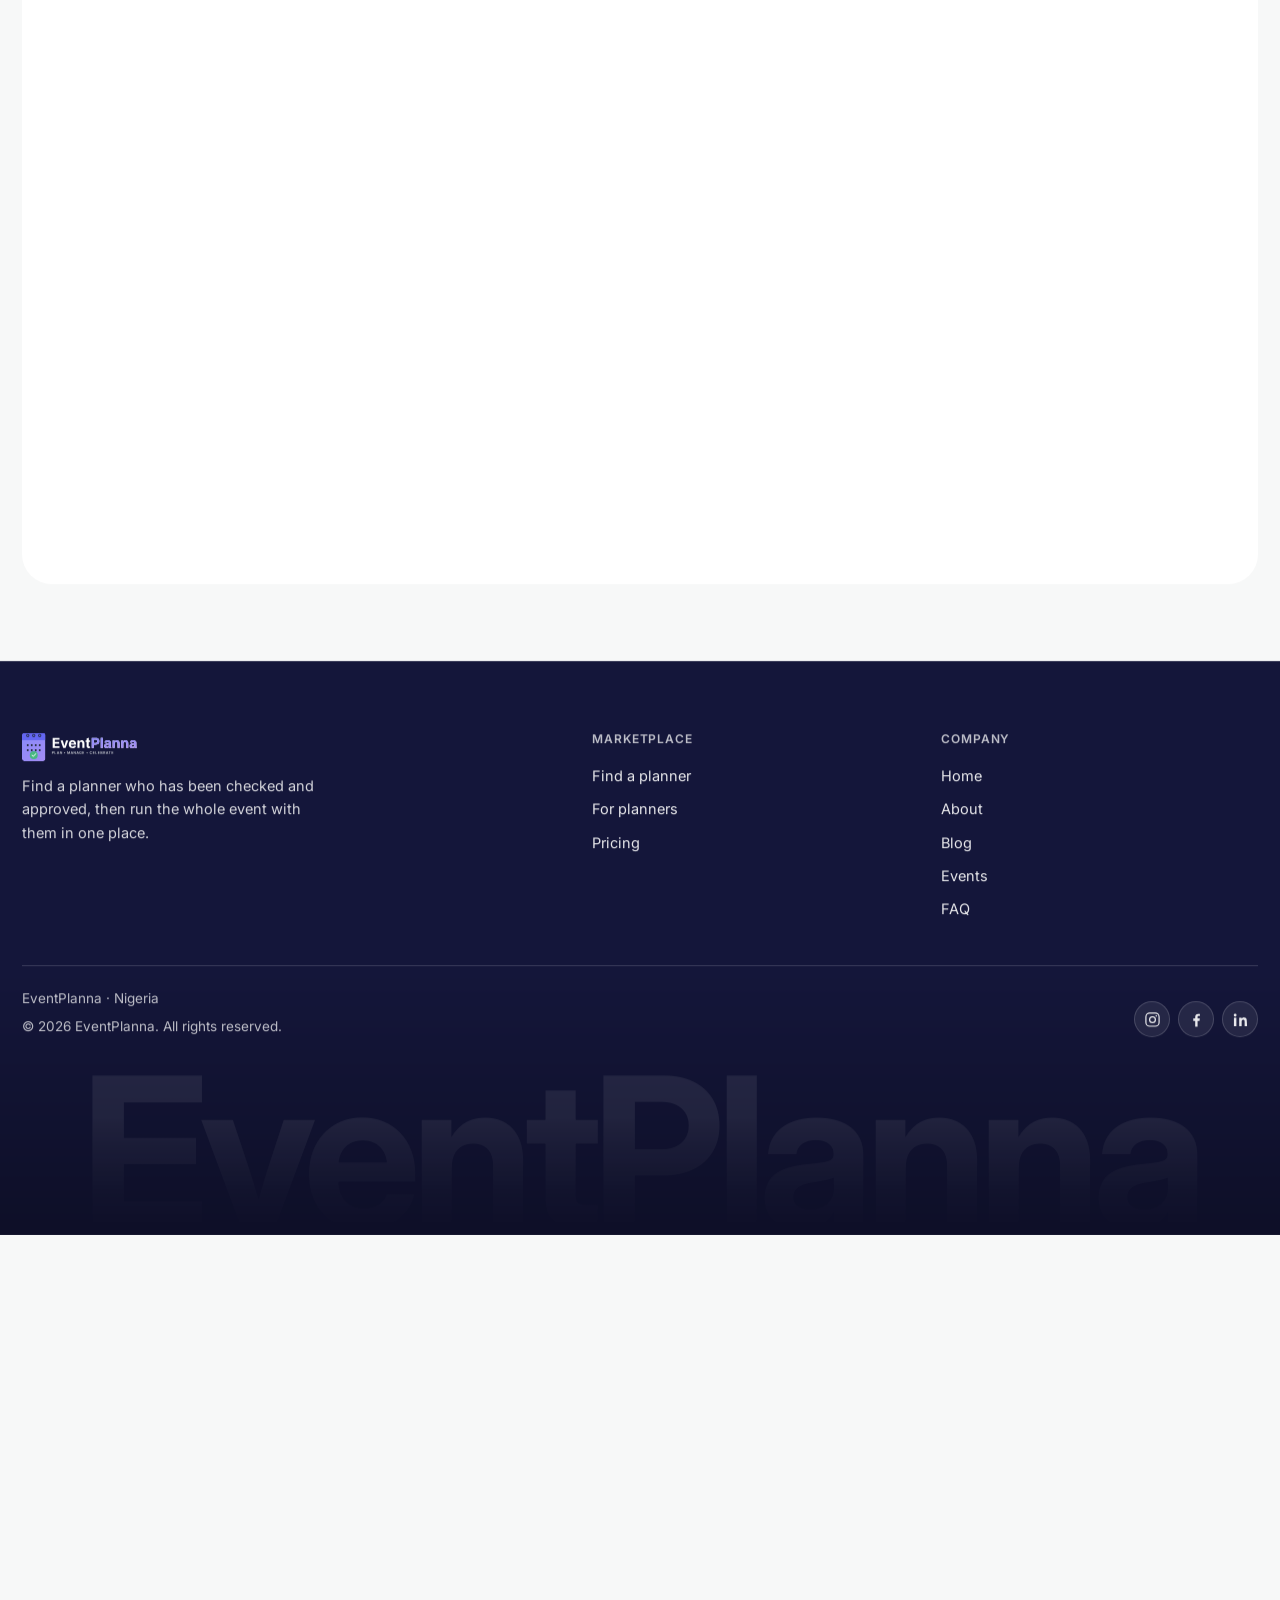
==== commit deafeaf7: "Turn the marketplace into a real directory, and reprice it The second review, in six parts.  The her" ====
--- a/index.html
+++ b/index.html
@@ -11,8 +11,8 @@
 <link rel="preconnect" href="https://fonts.gstatic.com" crossorigin>
 <link rel="preconnect" href="https://api.eventplanna.com">
 <link href="https://fonts.googleapis.com/css2?family=Inter:wght@400;500;600;700&display=swap" rel="stylesheet">
-<link rel="stylesheet" href="assets/styles.css?v=6">
-<link rel="stylesheet" href="assets/components.css?v=6">
+<link rel="stylesheet" href="assets/styles.css?v=7">
+<link rel="stylesheet" href="assets/components.css?v=7">
 </head>
 <body>
 
@@ -21,14 +21,12 @@
 <nav class="nav">
   <div class="nav-inner">
     <a class="logo" href="index.html"><img class="l-light" src="assets/logo-dark.svg" alt="EventPlanna"><img class="l-dark" src="assets/logo-light.svg" alt="EventPlanna"></a>
-    <a class="chip" href="#start">Get started &#8599;</a>
     <div class="nav-links">
       <a href="marketplace.html">Find a planner</a>
       <a href="pricing.html">Pricing</a>
       <a href="blog.html">Blog</a>
       <a href="events.html">Events</a>
       <a href="about.html">About</a>
-      <a href="faq.html">FAQ</a>
     </div>
     <button class="theme-toggle" type="button" aria-label="Switch to dark mode" title="Switch to dark mode">
       <svg class="t-moon" width="17" height="17" viewBox="0 0 24 24" fill="none" stroke="currentColor" stroke-width="1.8"><path d="M21 12.8A9 9 0 1 1 11.2 3a7 7 0 0 0 9.8 9.8z"/></svg>
@@ -44,9 +42,10 @@
   <div class="stage-pin">
     <div class="stage" data-carousel="Slide" data-stage>
       <div class="ttrack">
-        <div class="tslide" style="--img:url(img/stage-gold.webp?v=6)" role="img" aria-label="A ballroom laid for dinner, before the doors open"></div>
-        <div class="tslide" style="--img:url(img/stage-floor.webp?v=6)" role="img" aria-label="A reception under colour, the dance floor lit"></div>
-        <div class="tslide" style="--img:url(img/stage-set.webp?v=6)" role="img" aria-label="A ceremony set against the Lagos skyline"></div>
+        <div class="tslide" style="--img:url(img/stage-banquet.webp?v=7)" role="img" aria-label="A green and gold banquet hall, laid for dinner"></div>
+        <div class="tslide" style="--img:url(img/stage-reception.webp?v=7)" role="img" aria-label="A wedding reception under colour, the floor lit"></div>
+        <div class="tslide" style="--img:url(img/stage-hall.webp?v=7)" role="img" aria-label="A wedding hall in purple and gold, tables dressed"></div>
+        <div class="tslide" style="--img:url(img/stage-summit.webp?v=7)" role="img" aria-label="A conference hall set for a corporate summit"></div>
       </div>
       <div class="stage-veil"></div>
       <button class="stage-arrow prev" type="button" data-prev aria-label="Previous photograph"><svg width="17" height="17" viewBox="0 0 24 24" fill="none" stroke="currentColor" stroke-width="2.2" stroke-linecap="round" stroke-linejoin="round"><path d="M15 18 9 12l6-6"/></svg></button>
@@ -54,7 +53,7 @@
       <div class="stage-copy">
         <span class="stage-eyebrow">Event planning, Nigeria</span>
         <h1>Every great event <em>starts here</em></h1>
-        <p>Find a planner who has been checked and approved, then run the whole thing together: one budget, every booking, the task list and a portal your client can actually see.</p>
+        <p>Find a planner who has been checked and approved, then run the whole event with them in one place.</p>
         <div class="hero-actions">
           <a class="btn btn-light" href="marketplace.html">Find a planner <span class="cap">&#8599;</span></a>
           <a class="btn btn-ghost" href="marketplace.html#for-planners">I&rsquo;m a planner <span class="cap">&#8599;</span></a>
@@ -82,7 +81,7 @@
       <div class="reveal">
         <span class="eyebrow">The work</span>
         <h2>Real events, run by planners <span class="mark">already on here</span></h2>
-        <p class="lead" style="margin-top:18px">Receptions in Victoria Island, service in Lagos, styling in Lekki. Every planner in the marketplace is checked before they are listed, so the shortlist you get is short for a reason.</p>
+        <p class="lead" style="margin-top:18px">Every planner in the marketplace is checked before being listed, so the shortlist you get is short for a reason.</p>
         <div class="hero-actions" style="margin-top:26px">
           <a class="btn btn-dark" href="marketplace.html">Browse the marketplace <span class="cap">&#8599;</span></a>
         </div>
@@ -90,14 +89,14 @@
       <div class="hero-media-wrap reveal">
         <div class="hero-media">
           <div class="col up">
-            <div class="pcard ph t-grey" style="--img:url(img/hero-venue.webp?v=6)"><span class="plabel">Reception &middot; Victoria Island</span></div>
-            <div class="pcard ph t-cream" style="--img:url(img/ev-ballroom.webp?v=6)"><span class="plabel">Ballroom, dressed &middot; Lagos</span></div>
-            <div class="pcard ph t-blush" style="--img:url(img/hero-decor.webp?v=6)"><span class="plabel">Styling &middot; Lekki</span></div>
+            <div class="pcard ph t-grey" style="--img:url(img/hero-venue.webp?v=7)"><span class="plabel">Reception &middot; Victoria Island</span></div>
+            <div class="pcard ph t-cream" style="--img:url(img/ev-banquet.webp?v=7)"><span class="plabel">Banquet hall &middot; Lagos</span></div>
+            <div class="pcard ph t-blush" style="--img:url(img/hero-decor.webp?v=7)"><span class="plabel">Styling &middot; Lekki</span></div>
           </div>
           <div class="col down">
-            <div class="pcard ph t-lilac" style="--img:url(img/ev-floor.webp?v=6)"><span class="plabel">The dance floor &middot; Ikeja</span></div>
-            <div class="pcard ph t-blue" style="--img:url(img/hero-entertainment.webp?v=6)"><span class="plabel">Live band &middot; Ikeja</span></div>
-            <div class="pcard ph t-mint" style="--img:url(img/ev-ceremony.webp?v=6)"><span class="plabel">Ceremony set &middot; Abuja</span></div>
+            <div class="pcard ph t-lilac" style="--img:url(img/ev-reception.webp?v=7)"><span class="plabel">The reception floor &middot; Ikeja</span></div>
+            <div class="pcard ph t-blue" style="--img:url(img/hero-entertainment.webp?v=7)"><span class="plabel">Live band &middot; Ikeja</span></div>
+            <div class="pcard ph t-mint" style="--img:url(img/ev-summit.webp?v=7)"><span class="plabel">Corporate summit &middot; Abuja</span></div>
           </div>
         </div>
         <div class="hfloat a">
@@ -120,9 +119,9 @@
       <h2>Three steps, and none of them is a phone call</h2>
     </div>
     <div class="steps">
-      <div class="step reveal"><div class="step-n">1</div><div><h3>Tell us about the event</h3><p>Type, date, city, headcount, budget. You get a workspace back with phases, a starter checklist and a budget already broken into categories, so you are editing a plan instead of staring at a blank page.</p></div></div>
-      <div class="step reveal"><div class="step-n">2</div><div><h3>Shortlist planners who are actually free</h3><p>Every planner in the directory was checked and approved before being listed. You see real portfolios, real price ranges and whether they are open on your date, so the shortlist is short for a reason.</p></div></div>
-      <div class="step reveal"><div class="step-n">3</div><div><h3>Book, pay, and follow it to the day</h3><p>A deposit paid in the app holds the date. Every naira after that lands against a budget line, and the plan is one screen you, your planner and your team all read from.</p></div></div>
+      <div class="step reveal"><div class="step-n">1</div><div><h3>Tell us about the event</h3><p>Type, date, city, headcount, budget. You get a workspace back with phases, a checklist and a budget already broken into categories.</p></div></div>
+      <div class="step reveal"><div class="step-n">2</div><div><h3>Shortlist planners who are free</h3><p>Search the directory, filter to your city, your event and your budget, and open a planner to see what they take on and whether your date is open.</p></div></div>
+      <div class="step reveal"><div class="step-n">3</div><div><h3>Book, pay, and follow it to the day</h3><p>A deposit paid in the app holds the date. Every naira after that lands against a budget line you and your planner both read from.</p></div></div>
     </div>
   </section>
 
@@ -135,7 +134,7 @@
       <a class="card" href="marketplace.html">
         <div class="card-photo"><i class="ph t-blush" style="--img:url(img/door-client.webp?v=2)"></i></div>
         <h3>Planning an event</h3>
-        <p>Compare approved planners on portfolio, price and availability. Book and pay in the app, then follow the budget without chasing anyone for an update.</p>
+        <p>Compare approved planners on what they do, what they charge and where they work. Book and pay in the app, then follow the budget without chasing anyone.</p>
         <span class="card-link">Find a planner <span>&rarr;</span></span>
       </a>
       <a class="card" href="marketplace.html#for-planners">
@@ -152,14 +151,14 @@
       <div>
         <span class="eyebrow">The marketplace</span>
         <h2 style="font-size:clamp(28px,4vw,46px);margin-top:16px">Nobody gets listed <span class="mark">without being checked</span></h2>
-        <p class="muted" style="margin-top:18px;max-width:46ch">A planner applies with their portfolio, their price range and the cities they cover. We review it before anything goes live. Clients only ever browse planners who have already cleared that.</p>
+        <p class="muted" style="margin-top:18px;max-width:46ch">A planner applies with their portfolio, their price range and the cities they cover. A person reviews it before anything goes live.</p>
         <ul class="ticks">
           <li><svg width="16" height="16" viewBox="0 0 24 24" fill="none" stroke="#5047e1" stroke-width="3"><path d="M20 6 9 17l-5-5"/></svg> Apply with a portfolio, a price range and your cities</li>
           <li><svg width="16" height="16" viewBox="0 0 24 24" fill="none" stroke="#5047e1" stroke-width="3"><path d="M20 6 9 17l-5-5"/></svg> We review it. Nothing is listed automatically</li>
           <li><svg width="16" height="16" viewBox="0 0 24 24" fill="none" stroke="#5047e1" stroke-width="3"><path d="M20 6 9 17l-5-5"/></svg> Once approved, clients can find you and book you</li>
         </ul>
         <div class="hero-actions" style="margin-top:26px">
-          <a class="btn btn-dark" href="marketplace.html">Browse planners <span class="cap">&#8599;</span></a>
+          <a class="btn btn-dark" href="marketplace.html#directory">Browse planners <span class="cap">&#8599;</span></a>
           <a class="btn btn-light" href="marketplace.html#apply">Apply to be listed <span class="cap">&#8599;</span></a>
         </div>
       </div>
@@ -191,7 +190,7 @@
       <div>
         <span class="eyebrow">The workspace</span>
         <h2 style="font-size:clamp(28px,4vw,46px);margin-top:16px">Everything after the booking, <span class="mark">in one place</span></h2>
-        <p class="muted" style="margin-top:18px;max-width:46ch">Finding the planner is the visible part. What decides whether an event runs smoothly is everything after it, and that is usually where the thread goes cold.</p>
+        <p class="muted" style="margin-top:18px;max-width:46ch">Finding the planner is the visible part. What decides whether an event runs smoothly is everything after it.</p>
         <ul class="ticks">
           <li><svg width="16" height="16" viewBox="0 0 24 24" fill="none" stroke="#5047e1" stroke-width="3"><path d="M20 6 9 17l-5-5"/></svg> One budget. Allocated, spent and remaining always agree</li>
           <li><svg width="16" height="16" viewBox="0 0 24 24" fill="none" stroke="#5047e1" stroke-width="3"><path d="M20 6 9 17l-5-5"/></svg> Phases and tasks with an owner and a due date</li>
@@ -225,9 +224,9 @@
   <section class="section" id="start">
     <div class="cta reveal">
       <h2>Start with 200 free credits</h2>
-      <p>No card, no subscription and no sales call. Create the event and you can be comparing real quotes the same afternoon.</p>
+      <p>No card, no subscription and no sales call.</p>
       <div class="cta-actions">
-        <a class="btn btn-green" href="marketplace.html">Find a planner <span class="cap">&#8599;</span></a>
+        <a class="btn btn-green" href="marketplace.html#directory">Find a planner <span class="cap">&#8599;</span></a>
         <a class="btn btn-light" href="marketplace.html#apply">Apply to be listed <span class="cap">&#8599;</span></a>
       </div>
     </div>
@@ -246,15 +245,16 @@
     </div>
     <div class="foot-bot">
       <div>
-        <div>EventPlanna &middot; Victoria Island, Lagos, Nigeria.</div>
+        <div>EventPlanna &middot; Nigeria</div>
         <div style="margin-top:6px">&copy; 2026 EventPlanna. All rights reserved.</div>
       </div>
+      <div class="socials"><a class="soc" href="https://www.instagram.com/theeventplanna/" target="_blank" rel="noopener" aria-label="EventPlanna on Instagram" title="Instagram"><svg width="17" height="17" viewBox="0 0 24 24" fill="none" stroke="currentColor" stroke-width="1.7" stroke-linejoin="round"><rect x="2.7" y="2.7" width="18.6" height="18.6" rx="5.4"/><circle cx="12" cy="12" r="4.1"/><circle cx="17.3" cy="6.8" r="1.15" fill="currentColor" stroke="none"/></svg></a><a class="soc" href="https://www.facebook.com/profile.php?id=61594179380852" target="_blank" rel="noopener" aria-label="EventPlanna on Facebook" title="Facebook"><svg width="17" height="17" viewBox="0 0 24 24" fill="currentColor" stroke="none" stroke-linejoin="round"><path d="M13.5 21.9v-8.2h2.76l.41-3.2h-3.17V8.44c0-.93.26-1.56 1.59-1.56h1.7V4.01c-.3-.04-1.3-.13-2.48-.13-2.45 0-4.13 1.5-4.13 4.25v2.37H7.42v3.2h2.76v8.2z"/></svg></a><a class="soc" href="https://www.linkedin.com/company/112656623/" target="_blank" rel="noopener" aria-label="EventPlanna on LinkedIn" title="LinkedIn"><svg width="17" height="17" viewBox="0 0 24 24" fill="currentColor" stroke="none" stroke-linejoin="round"><path d="M6.17 21.3H2.72V9.2h3.45zM4.44 7.69a2 2 0 1 1 0-4.01 2 2 0 0 1 0 4.01M21.28 21.3h-3.44v-5.89c0-1.4-.03-3.2-1.96-3.2-1.96 0-2.26 1.53-2.26 3.1v5.99h-3.45V9.2h3.31v1.65h.05c.46-.87 1.58-1.79 3.26-1.79 3.49 0 4.13 2.3 4.13 5.28z"/></svg></a></div>
     </div>
   </div>
   <div class="foot-mark" aria-hidden="true">EventPlanna</div>
 </footer>
 
-<script src="assets/app.js?v=6"></script>
-<script src="assets/data.js?v=6"></script>
+<script src="assets/app.js?v=7"></script>
+<script src="assets/data.js?v=7"></script>
 </body>
 </html>
--- a/assets/components.css
+++ b/assets/components.css
@@ -795,3 +795,243 @@
 .half-break { margin-top: clamp(44px,6vw,86px); padding-top: clamp(40px,5.4vw,74px);
   border-top: 1px solid var(--border); }
 .half-break .eyebrow { color: var(--green); }
+
+/* ============================================================
+   FOOTER SOCIALS
+   Three accounts, in the bottom bar rather than the brand column, so the
+   company's own links sit with the copyright line instead of competing with
+   the two navigation columns.
+   ============================================================ */
+.socials { display: flex; gap: 8px; align-items: center; }
+.socials .soc { display: grid; place-items: center; width: 36px; height: 36px; padding: 0;
+  border-radius: 50%; background: rgba(255,255,255,.08); border: 1px solid rgba(255,255,255,.16);
+  color: rgba(255,255,255,.9); transition: background .25s, border-color .25s, transform .3s var(--ease); }
+.socials .soc:hover { background: rgba(255,255,255,.18); border-color: rgba(255,255,255,.34);
+  transform: translateY(-2px); }
+
+/* ============================================================
+   THE DIRECTORY
+   Built to be scrolled past rather than read: a search field, four filters, a
+   dense grid and a pager. The markup carries the whole list and every detail
+   as data attributes, so the page is complete with no JavaScript at all and
+   assets/app.js only ever hides, sorts and paginates what is already there.
+   That is also why the filters are real <select> elements: they work before
+   the script runs, and they are the only control that scales past the handful
+   of pill buttons that used to be here.
+   ============================================================ */
+.dir-bar { display: grid; grid-template-columns: minmax(220px, 1.6fr) repeat(4, minmax(0, 1fr));
+  gap: 10px; margin-top: 30px; }
+@media (max-width: 1100px) { .dir-bar { grid-template-columns: 1fr 1fr; } }
+@media (max-width: 560px)  { .dir-bar { grid-template-columns: 1fr; } }
+
+.dir-search { position: relative; }
+.dir-search svg { position: absolute; left: 15px; top: 50%; transform: translateY(-50%);
+  color: var(--grey); pointer-events: none; }
+.fld, .dir-search input {
+  width: 100%; font: inherit; font-size: 14.5px; color: var(--ink);
+  background: var(--white); border: 1px solid var(--border); border-radius: 999px;
+  padding: 12px 16px; transition: border-color .22s, box-shadow .22s; appearance: none; }
+.dir-search input { padding-left: 42px; }
+.fld:focus, .dir-search input:focus { outline: 0; border-color: var(--green);
+  box-shadow: 0 0 0 3px rgba(80,71,225,.14); }
+/* The arrow is drawn here rather than left to the platform, which renders it
+   at a different size and colour on every operating system. */
+select.fld { padding-right: 38px; cursor: pointer;
+  background-image: url("data:image/svg+xml,%3Csvg xmlns='http://www.w3.org/2000/svg' width='12' height='12' viewBox='0 0 24 24' fill='none' stroke='%236b7280' stroke-width='2.4' stroke-linecap='round'%3E%3Cpath d='m6 9 6 6 6-6'/%3E%3C/svg%3E");
+  background-repeat: no-repeat; background-position: right 16px center; }
+
+.dir-head { display: flex; justify-content: space-between; align-items: baseline;
+  gap: 14px; flex-wrap: wrap; margin-top: 26px; }
+.dir-count { font-size: 13.5px; color: var(--grey); }
+.dir-count b { color: var(--ink); font-weight: 600; }
+.dir-reset { font-size: 13.5px; color: var(--green); background: none; border: 0; padding: 0;
+  font-family: inherit; cursor: pointer; text-decoration: underline; text-underline-offset: 3px; }
+
+.dir-grid { display: grid; grid-template-columns: repeat(4, 1fr); gap: 14px; margin-top: 16px; }
+@media (max-width: 1340px) { .dir-grid { grid-template-columns: repeat(3, 1fr); } }
+@media (max-width: 900px)  { .dir-grid { grid-template-columns: repeat(2, 1fr); } }
+@media (max-width: 520px)  { .dir-grid { grid-template-columns: 1fr; } }
+/* .dir-pager, .ep-modal and the cards all set a display of their own, which
+   outranks the browser's rule for [hidden] and leaves a "hidden" element on
+   screen. Say it once, for the three of them. */
+.dir-grid [hidden], .dir-pager[hidden], .dir-empty[hidden], .ep-modal[hidden] { display: none; }
+
+.dir-card { position: relative; text-align: left; font: inherit; cursor: pointer;
+  display: flex; flex-direction: column; overflow: hidden;
+  background: var(--white); border: 1px solid var(--border); border-radius: var(--r-lg);
+  transition: transform .4s var(--ease), box-shadow .4s var(--ease), border-color .25s; }
+.dir-card:hover { transform: translateY(-4px); box-shadow: var(--shadow); border-color: #d7d3f5; }
+.dir-card:focus-visible { outline: 2px solid var(--green); outline-offset: 3px; }
+
+/* A monogram, not a photograph. These profiles are a labelled preview, and
+   putting a real reception behind an invented name would read as that
+   planner's portfolio. */
+.dir-cover { aspect-ratio: 5/2; display: grid; place-items: center; position: relative; }
+.dir-mono { font-size: clamp(21px,2.2vw,26px); font-weight: 600; letter-spacing: -.03em;
+  color: rgba(31,41,55,.5); }
+.dir-tag { position: absolute; left: 12px; top: 12px; font-size: 11px; font-weight: 600;
+  padding: 5px 10px; border-radius: 999px; background: rgba(255,255,255,.92); color: var(--green);
+  display: inline-flex; align-items: center; gap: 5px; }
+.dir-body { padding: 15px 16px 16px; display: flex; flex-direction: column; gap: 6px; flex: 1; }
+.dir-body h3 { font-size: 16.5px; letter-spacing: -.015em; }
+.dir-where { font-size: 12.5px; color: var(--grey); }
+.dir-spec { font-size: 13px; color: var(--grey); }
+.dir-foot { margin-top: auto; padding-top: 11px; display: flex; align-items: center;
+  justify-content: space-between; gap: 8px; border-top: 1px solid var(--border);
+  font-size: 12.5px; color: var(--grey); }
+.dir-foot b { color: var(--ink); font-weight: 600; }
+/* The card is an <article>, not a button: a heading is not allowed inside one,
+   and a div carrying role="button" is a worse answer than a real control.
+   Clicking anywhere on the card opens it, and this is what the keyboard
+   reaches. */
+.dir-open { margin-top: 12px; align-self: flex-start; padding: 0; background: none; border: 0;
+  font: inherit; font-size: 13.5px; font-weight: 600; color: var(--green); cursor: pointer;
+  display: inline-flex; align-items: center; gap: 7px; }
+.dir-open span { transition: transform .3s var(--ease); }
+.dir-card:hover .dir-open span { transform: translateX(4px); }
+.dir-open:focus-visible { outline: 2px solid var(--green); outline-offset: 3px; border-radius: 4px; }
+.dir-star { display: inline-flex; align-items: center; gap: 4px; }
+
+.dir-empty { margin-top: 20px; padding: 40px 24px; text-align: center; border-radius: var(--r-lg);
+  border: 1px dashed var(--border); color: var(--grey); font-size: 14.5px; }
+
+.dir-pager { display: flex; justify-content: center; align-items: center; gap: 6px;
+  margin-top: 30px; flex-wrap: wrap; }
+.dir-pager button { min-width: 38px; height: 38px; padding: 0 12px; font: inherit; font-size: 13.5px;
+  font-weight: 600; cursor: pointer; border-radius: 999px; border: 1px solid var(--border);
+  background: var(--white); color: var(--ink); display: grid; place-items: center;
+  transition: background .2s, border-color .2s, color .2s; }
+.dir-pager button:hover:not(:disabled) { border-color: #c9c5f2; background: var(--green-100); }
+.dir-pager button[aria-current="true"] { background: var(--green); border-color: var(--green); color: #fff; }
+.dir-pager button:disabled { opacity: .4; cursor: default; }
+.dir-pager .gap { color: var(--grey); padding: 0 2px; }
+
+/* ============================================================
+   MODAL
+   Appended to <body> by assets/app.js, never left inside .smooth: that
+   wrapper is fixed and transformed, and a transformed ancestor makes
+   position:fixed resolve against it instead of the window.
+
+   The page behind is deliberately not frozen. Locking it would mean setting
+   overflow:hidden on the document, which drops scrollY to 0, and the motion
+   engine reads scrollY every frame: the page would silently rewind to the top
+   underneath the dialog.
+   ============================================================ */
+.ep-modal { position: fixed; inset: 0; z-index: 400; display: grid; place-items: center;
+  padding: clamp(12px,3vw,34px); opacity: 0; pointer-events: none;
+  transition: opacity .28s var(--ease); }
+.ep-modal.on { opacity: 1; pointer-events: auto; }
+.ep-modal::before { content: ""; position: absolute; inset: 0; background: rgba(12,13,30,.52);
+  backdrop-filter: blur(3px); }
+.ep-dialog { position: relative; width: min(680px, 100%); max-height: min(88vh, 860px);
+  display: flex; flex-direction: column; overflow: hidden;
+  background: var(--white); color: var(--ink); border-radius: var(--r-xl);
+  box-shadow: var(--shadow-lg); transform: translateY(14px) scale(.985);
+  transition: transform .34s var(--ease); }
+.ep-modal.on .ep-dialog { transform: none; }
+.ep-dialog-head { display: flex; gap: 14px; align-items: flex-start;
+  padding: 22px clamp(18px,3vw,30px) 16px; border-bottom: 1px solid var(--border); }
+.ep-dialog-head h2 { font-size: clamp(20px,2.4vw,26px); }
+.ep-dialog-head .ui-sub { margin-top: 5px; font-size: 13px; }
+.ep-body { padding: clamp(18px,3vw,26px) clamp(18px,3vw,30px); overflow-y: auto; flex: 1; }
+.ep-foot { display: flex; gap: 10px; flex-wrap: wrap; justify-content: flex-end;
+  padding: 16px clamp(18px,3vw,30px); border-top: 1px solid var(--border); background: var(--tile); }
+.ep-foot .ep-back { margin-right: auto; }
+.ep-x { flex: none; width: 34px; height: 34px; margin-left: auto; border-radius: 50%; cursor: pointer;
+  display: grid; place-items: center; background: var(--tile); border: 1px solid var(--border);
+  color: var(--ink); transition: background .2s, transform .3s var(--ease); }
+.ep-x:hover { background: var(--green-100); transform: rotate(90deg); }
+
+.ep-mono { flex: none; width: 54px; height: 54px; border-radius: 16px; display: grid;
+  place-items: center; font-size: 19px; font-weight: 600; color: rgba(31,41,55,.56); }
+.ep-facts { display: grid; grid-template-columns: repeat(2, 1fr); gap: 10px; margin-top: 18px; }
+@media (max-width: 520px) { .ep-facts { grid-template-columns: 1fr; } }
+.ep-fact { border: 1px solid var(--border); border-radius: var(--r); padding: 12px 14px;
+  background: var(--tile); }
+.ep-fact em { font-style: normal; display: block; font-size: 10px; font-weight: 600;
+  letter-spacing: .06em; text-transform: uppercase; color: var(--grey); }
+.ep-fact b { display: block; font-size: 14.5px; font-weight: 600; margin-top: 4px; }
+.ep-chips { display: flex; flex-wrap: wrap; gap: 7px; margin-top: 12px; }
+.ep-chips span { font-size: 12.5px; padding: 6px 12px; border-radius: 999px;
+  background: var(--green-100); color: var(--green); }
+
+/* ---- the booking and consultation form ---- */
+.ef-rail { display: flex; align-items: center; gap: 8px; margin-bottom: 20px; }
+.ef-rail i { flex: 1; height: 3px; border-radius: 2px; background: var(--border); font-style: normal;
+  transition: background .35s var(--ease); }
+.ef-rail i.on { background: var(--green); }
+.ef-step { font-size: 11px; font-weight: 600; letter-spacing: .06em; text-transform: uppercase;
+  color: var(--grey); flex: none; }
+.ef-grid { display: grid; grid-template-columns: 1fr 1fr; gap: 14px; }
+@media (max-width: 560px) { .ef-grid { grid-template-columns: 1fr; } }
+.ef-field { display: flex; flex-direction: column; gap: 6px; }
+.ef-field.wide { grid-column: 1 / -1; }
+.ef-field label { font-size: 12.5px; font-weight: 600; color: var(--ink); }
+.ef-field .hint { font-size: 12px; color: var(--grey); font-weight: 400; }
+.ef-field .fld { border-radius: var(--r); padding: 11px 14px; }
+.ef-field textarea.fld { border-radius: var(--r); min-height: 96px; resize: vertical;
+  line-height: 1.55; }
+.ef-field .fld[aria-invalid="true"] { border-color: var(--red); background: var(--red-bg); }
+.ef-err { font-size: 12px; color: var(--red); min-height: 0; }
+.ef-pick { display: flex; flex-wrap: wrap; gap: 8px; }
+.ef-pick label { position: relative; font-size: 13px; font-weight: 500; padding: 9px 15px;
+  border-radius: 999px; border: 1px solid var(--border); background: var(--white);
+  cursor: pointer; transition: border-color .2s, background .2s, color .2s; }
+.ef-pick input { position: absolute; opacity: 0; width: 0; height: 0; }
+.ef-pick label:hover { border-color: #c9c5f2; }
+.ef-pick label.on { background: var(--green); border-color: var(--green); color: #fff; }
+.ef-pick label:focus-within { outline: 2px solid var(--green); outline-offset: 2px; }
+.ef-review { border: 1px solid var(--border); border-radius: var(--r); overflow: hidden; }
+.ef-review div { display: flex; gap: 14px; justify-content: space-between; padding: 11px 15px;
+  font-size: 13.5px; border-top: 1px solid var(--border); }
+.ef-review div:first-child { border-top: 0; }
+.ef-review em { font-style: normal; color: var(--grey); flex: none; }
+.ef-review b { font-weight: 600; text-align: right; }
+.ef-done { text-align: center; padding: 10px 0 4px; }
+.ef-done .ef-tick { width: 58px; height: 58px; margin: 0 auto 18px; border-radius: 50%;
+  display: grid; place-items: center; background: var(--green-100); color: var(--green); }
+.ef-done h3 { font-size: clamp(20px,2.4vw,25px); }
+.ef-done p { color: var(--grey); font-size: 14.5px; margin-top: 10px; max-width: 46ch;
+  margin-inline: auto; }
+.ef-ref { display: inline-block; margin-top: 16px; padding: 9px 16px; border-radius: 999px;
+  background: var(--tile); border: 1px solid var(--border); font-size: 13.5px; font-weight: 600;
+  letter-spacing: .04em; }
+
+/* ============================================================
+   CREDIT PACKS
+   Five of them, so the three-up .plans-3 grid does not fit. The popular pack
+   is the second card rather than the middle one, because at two and three
+   columns there is no middle.
+   ============================================================ */
+.packs { display: grid; grid-template-columns: repeat(5, 1fr); gap: 12px; margin-top: 40px;
+  align-items: stretch; }
+@media (max-width: 1340px) { .packs { grid-template-columns: repeat(3, 1fr); } }
+@media (max-width: 860px)  { .packs { grid-template-columns: repeat(2, 1fr); } }
+@media (max-width: 540px)  { .packs { grid-template-columns: 1fr; } }
+.pack { position: relative; display: flex; flex-direction: column; gap: 4px; text-align: center;
+  padding: 26px 18px 22px; background: var(--white); border: 1px solid var(--border);
+  border-radius: var(--r-lg); transition: transform .4s var(--ease), box-shadow .4s var(--ease); }
+.pack:hover { transform: translateY(-5px); box-shadow: var(--shadow); }
+.pack.on { border-color: var(--green); box-shadow: 0 0 0 1px var(--green); }
+.pack-flag { position: absolute; left: 50%; top: 0; transform: translate(-50%,-50%);
+  background: var(--green); color: #fff; font-size: 11px; font-weight: 600; letter-spacing: .04em;
+  padding: 5px 14px; border-radius: 999px; white-space: nowrap; }
+.pack h3 { font-size: 17px; }
+.pack .pack-for { font-size: 12.5px; color: var(--grey); min-height: 2.9em; }
+.pack .pack-c { margin-top: 16px; font-size: clamp(28px,3.4vw,38px); font-weight: 600;
+  letter-spacing: -.035em; line-height: 1; }
+.pack .pack-c span { font-size: 13px; font-weight: 500; color: var(--grey); letter-spacing: 0; }
+.pack .pack-n { margin-top: 10px; font-size: 19px; font-weight: 600; color: var(--green); }
+.pack .pack-u { font-size: 12.5px; color: var(--grey); margin-top: 2px; }
+.pack .pack-v { margin-top: auto; padding-top: 14px; border-top: 1px solid var(--border);
+  font-size: 12.5px; color: var(--grey); display: inline-flex; align-items: center; gap: 7px;
+  justify-content: center; }
+.pack .btn { width: 100%; justify-content: center; margin-top: 16px; }
+
+/* ---- dark mode ----
+   Only the things that cannot be expressed as a token. The select arrow is a
+   data URI, so its colour is baked in and has to be drawn a second time. */
+:root[data-theme="dark"] select.fld {
+  background-image: url("data:image/svg+xml,%3Csvg xmlns='http://www.w3.org/2000/svg' width='12' height='12' viewBox='0 0 24 24' fill='none' stroke='%239ca2b3' stroke-width='2.4' stroke-linecap='round'%3E%3Cpath d='m6 9 6 6 6-6'/%3E%3C/svg%3E"); }
+:root[data-theme="dark"] .dir-tag { background: rgba(255,255,255,.9); }
+:root[data-theme="dark"] .ep-modal::before { background: rgba(0,0,0,.66); }
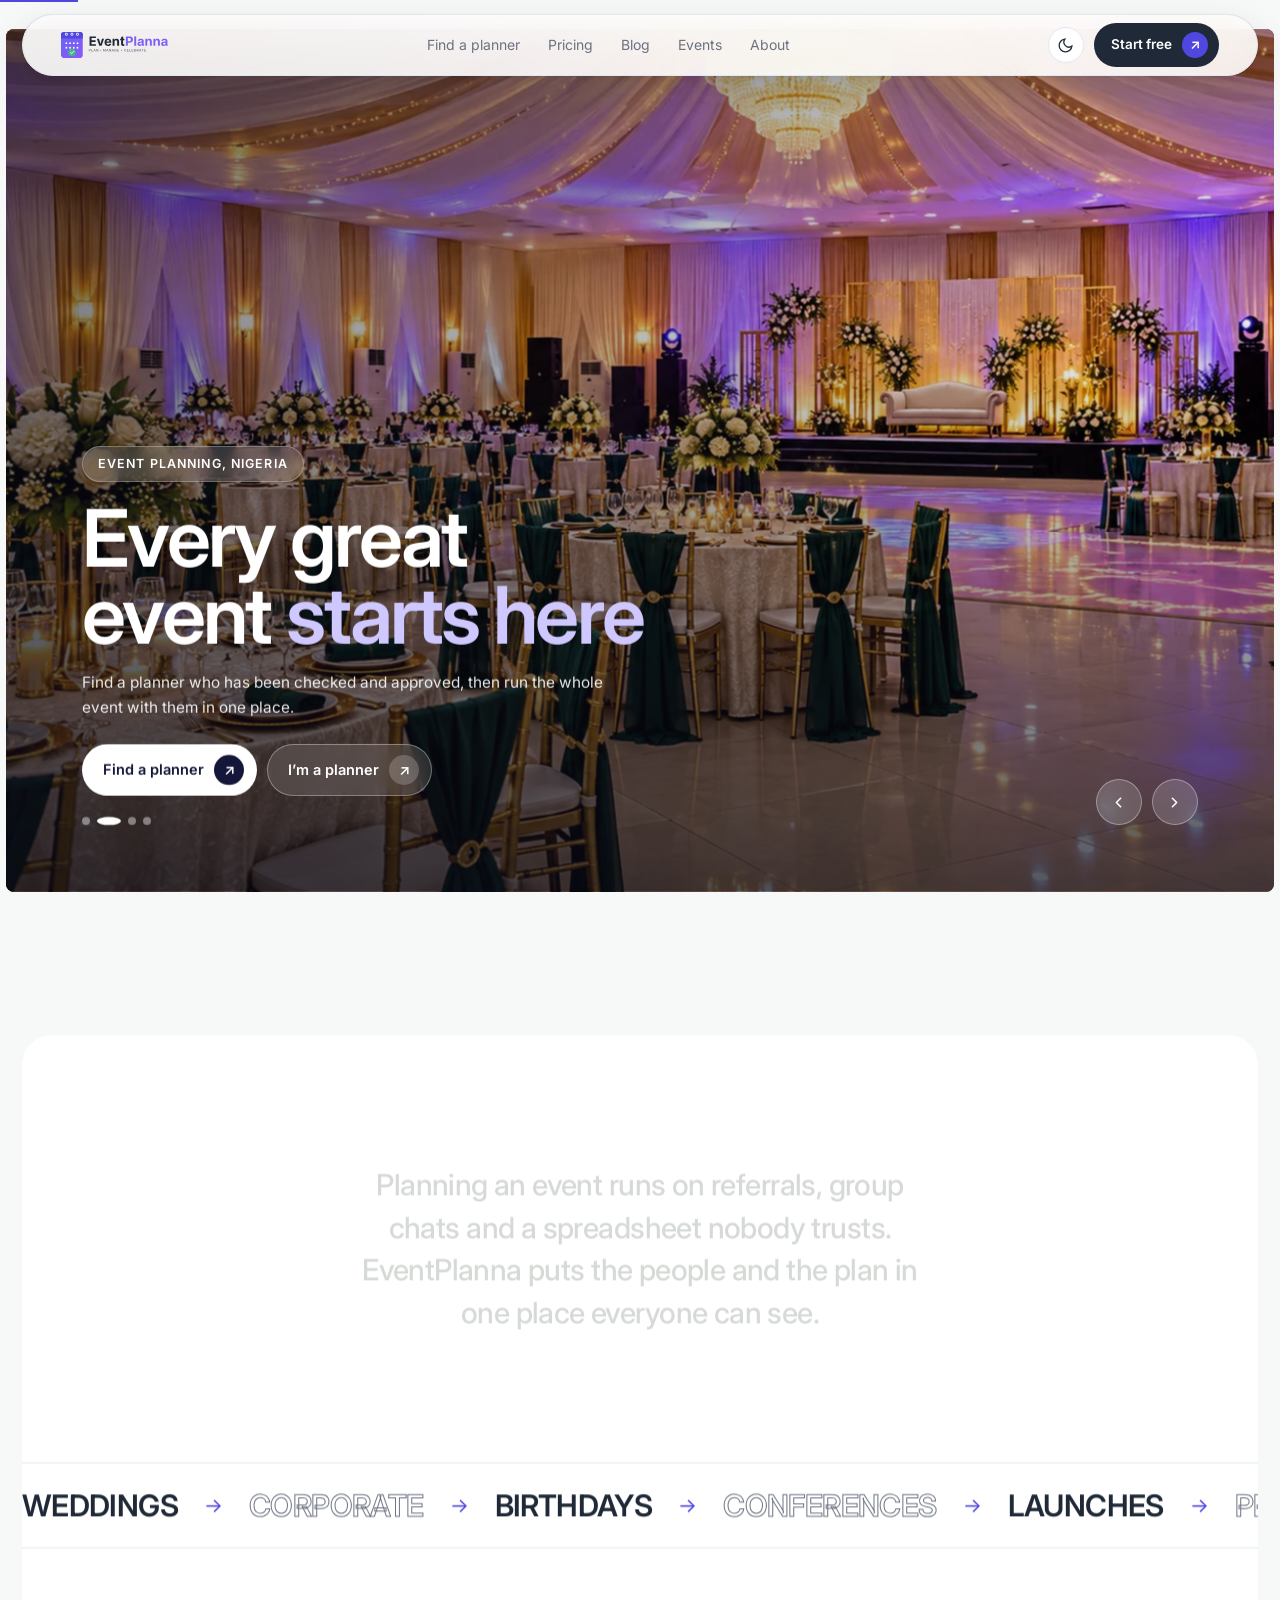
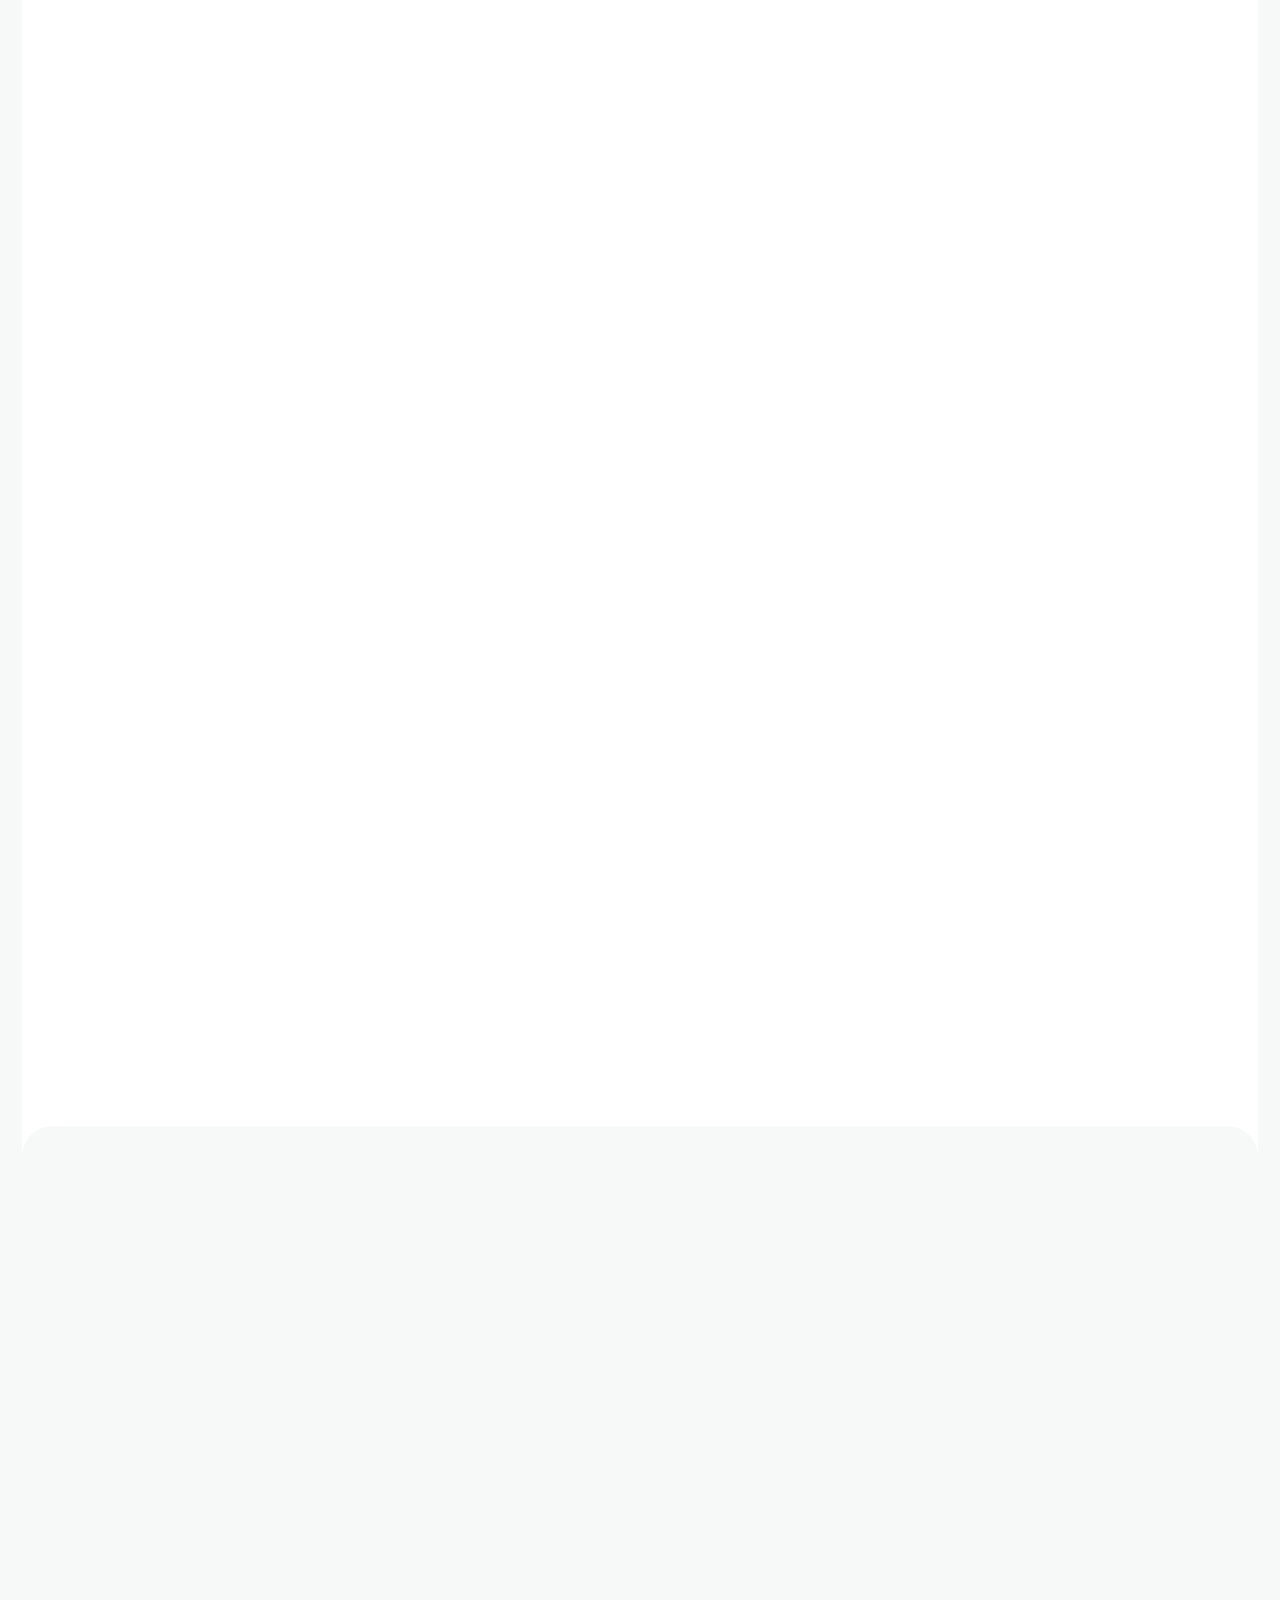
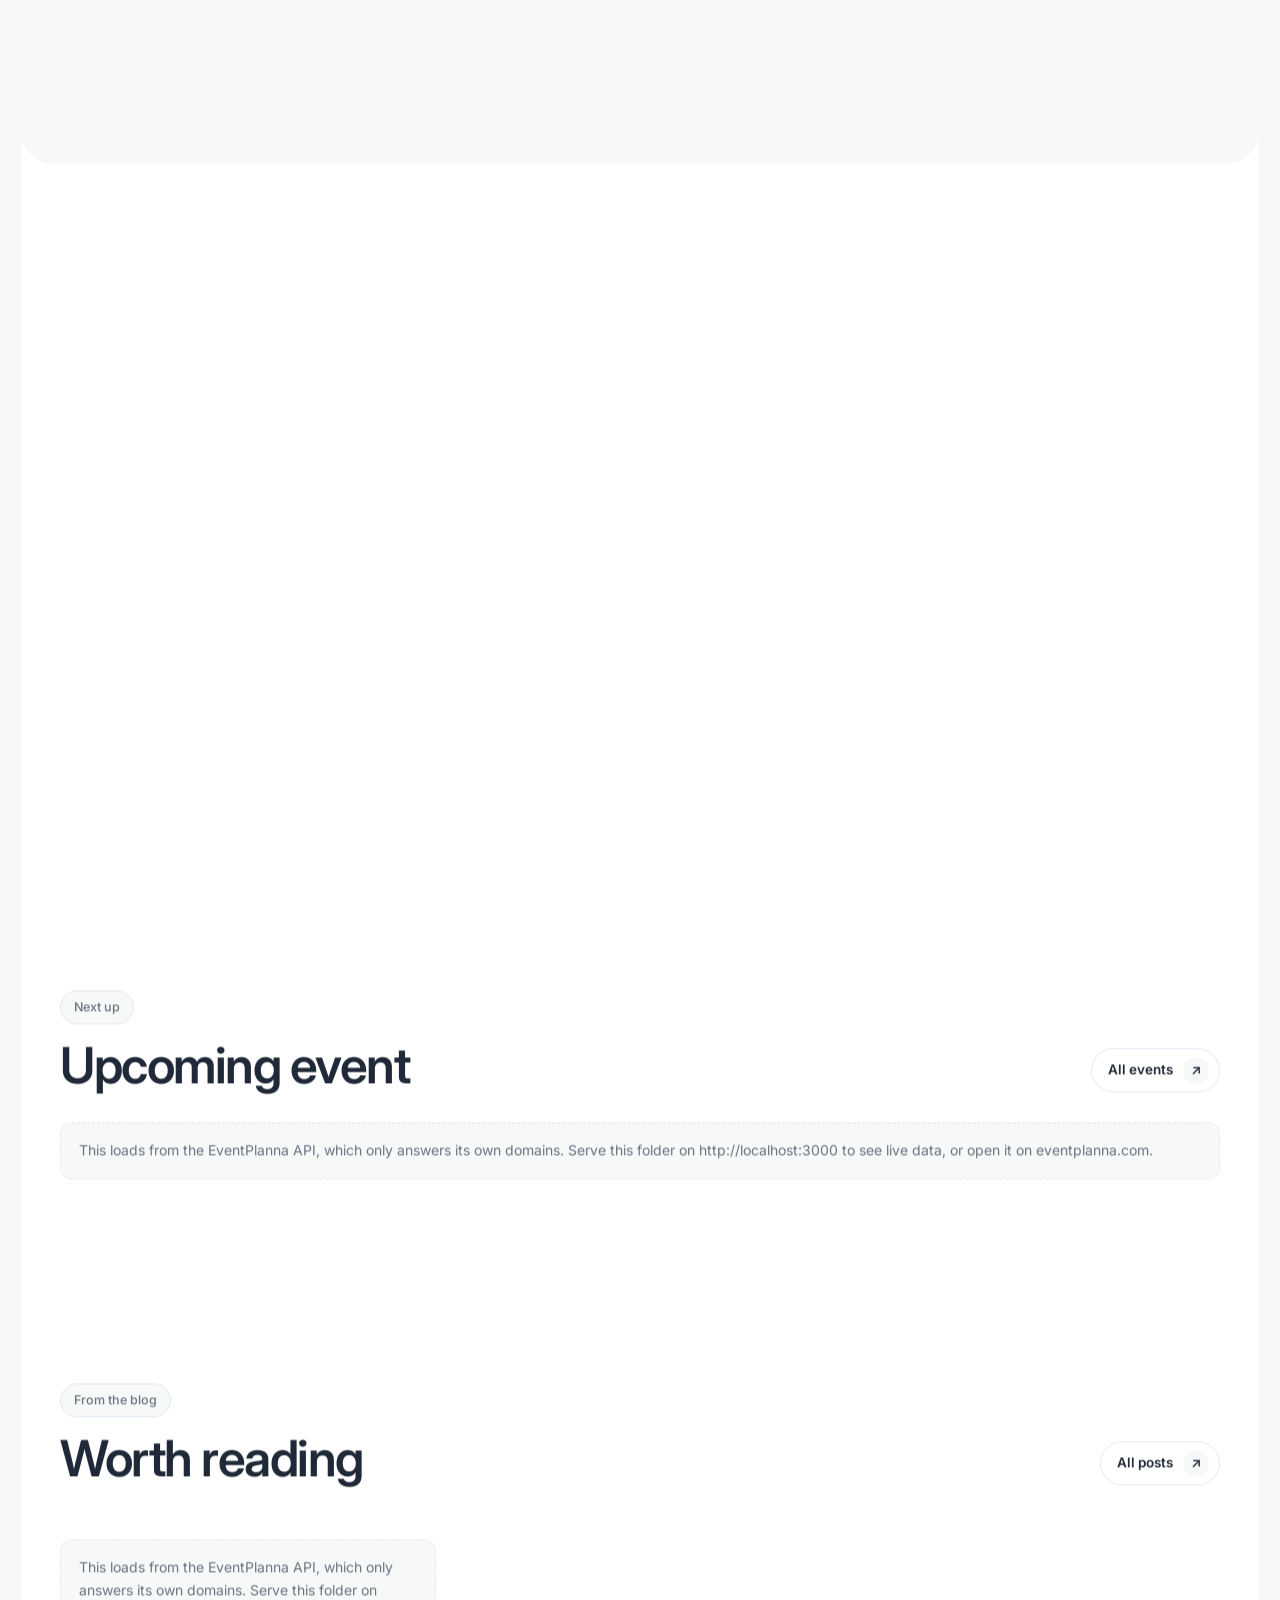
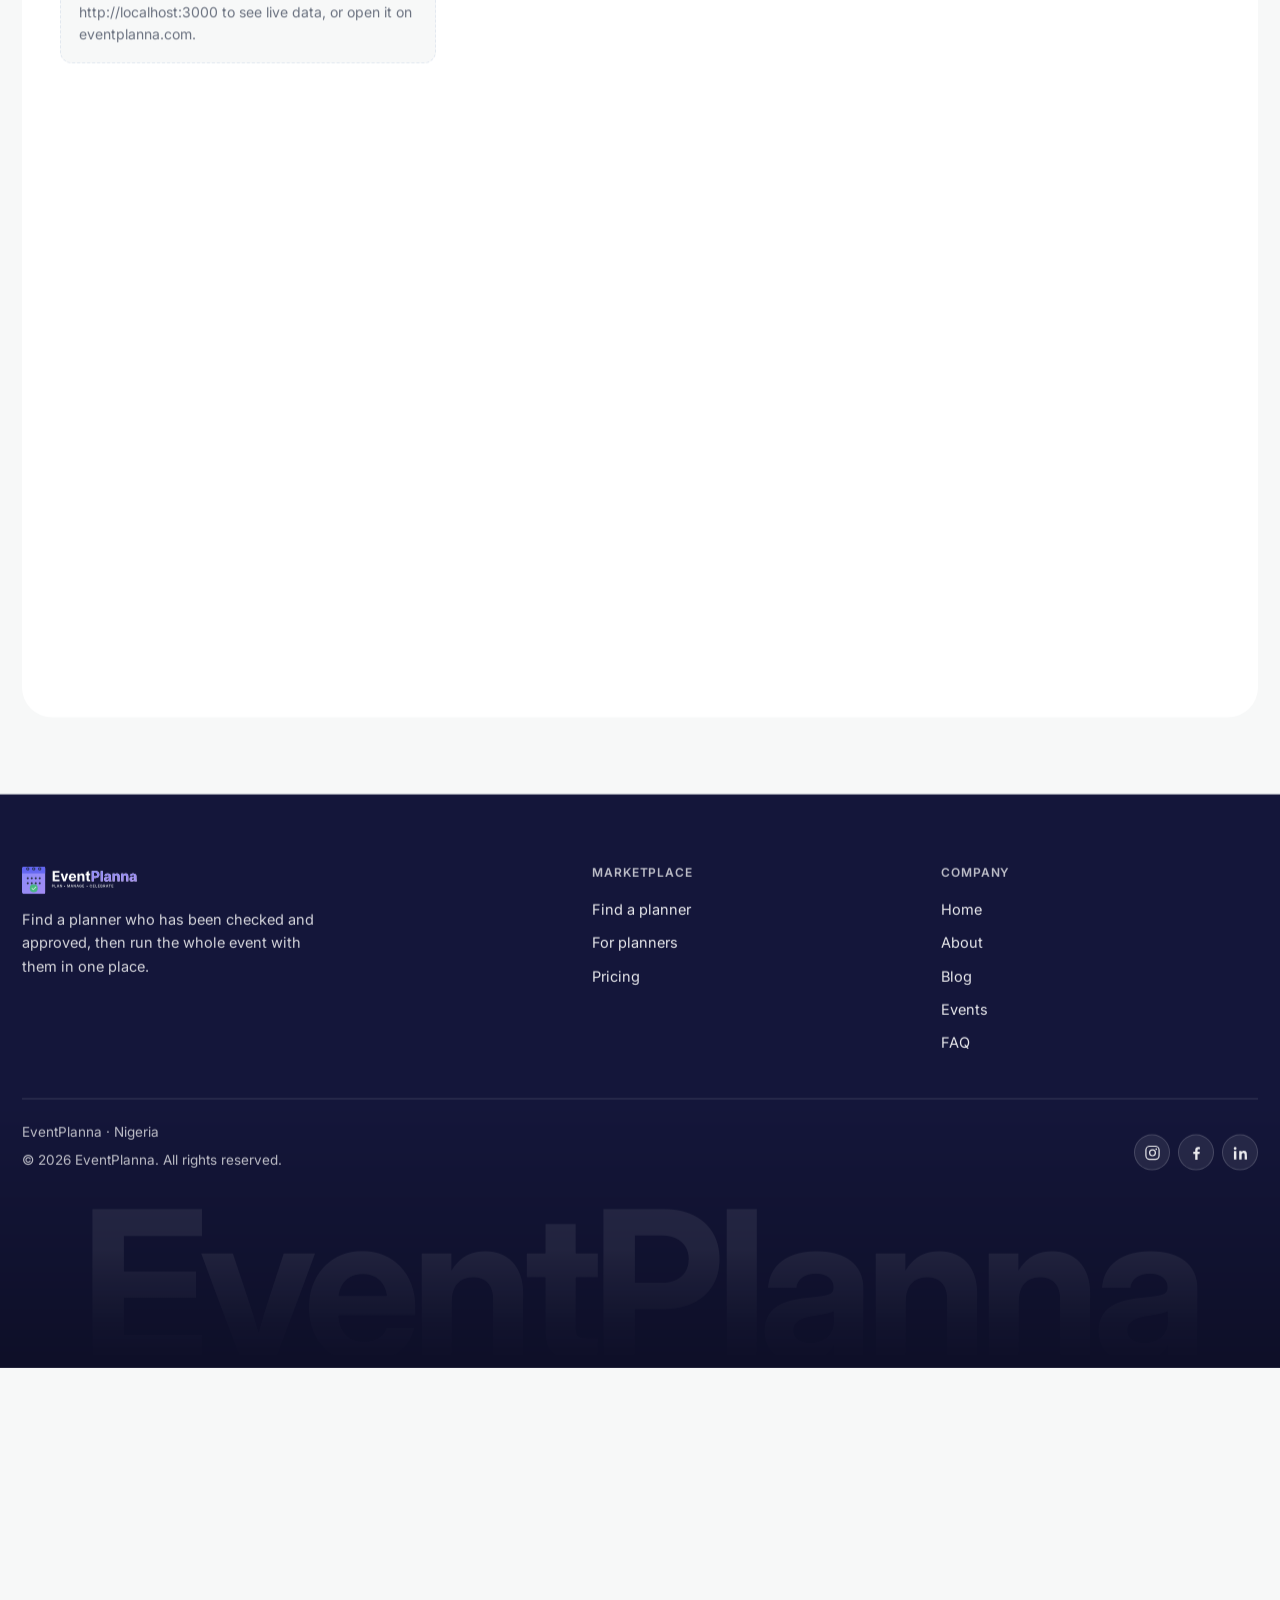
==== commit e6a309ec: "Give every planner a page, and the form the planner configured A card opened a dialog. It opens plan" ====
--- a/index.html
+++ b/index.html
@@ -11,8 +11,8 @@
 <link rel="preconnect" href="https://fonts.gstatic.com" crossorigin>
 <link rel="preconnect" href="https://api.eventplanna.com">
 <link href="https://fonts.googleapis.com/css2?family=Inter:wght@400;500;600;700&display=swap" rel="stylesheet">
-<link rel="stylesheet" href="assets/styles.css?v=7">
-<link rel="stylesheet" href="assets/components.css?v=7">
+<link rel="stylesheet" href="assets/styles.css?v=8">
+<link rel="stylesheet" href="assets/components.css?v=8">
 </head>
 <body>
 
@@ -42,10 +42,10 @@
   <div class="stage-pin">
     <div class="stage" data-carousel="Slide" data-stage>
       <div class="ttrack">
-        <div class="tslide" style="--img:url(img/stage-banquet.webp?v=7)" role="img" aria-label="A green and gold banquet hall, laid for dinner"></div>
-        <div class="tslide" style="--img:url(img/stage-reception.webp?v=7)" role="img" aria-label="A wedding reception under colour, the floor lit"></div>
-        <div class="tslide" style="--img:url(img/stage-hall.webp?v=7)" role="img" aria-label="A wedding hall in purple and gold, tables dressed"></div>
-        <div class="tslide" style="--img:url(img/stage-summit.webp?v=7)" role="img" aria-label="A conference hall set for a corporate summit"></div>
+        <div class="tslide" style="--img:url(img/stage-banquet.webp?v=8)" role="img" aria-label="A green and gold banquet hall, laid for dinner"></div>
+        <div class="tslide" style="--img:url(img/stage-reception.webp?v=8)" role="img" aria-label="A wedding reception under colour, the floor lit"></div>
+        <div class="tslide" style="--img:url(img/stage-hall.webp?v=8)" role="img" aria-label="A wedding hall in purple and gold, tables dressed"></div>
+        <div class="tslide" style="--img:url(img/stage-summit.webp?v=8)" role="img" aria-label="A conference hall set for a corporate summit"></div>
       </div>
       <div class="stage-veil"></div>
       <button class="stage-arrow prev" type="button" data-prev aria-label="Previous photograph"><svg width="17" height="17" viewBox="0 0 24 24" fill="none" stroke="currentColor" stroke-width="2.2" stroke-linecap="round" stroke-linejoin="round"><path d="M15 18 9 12l6-6"/></svg></button>
@@ -89,14 +89,14 @@
       <div class="hero-media-wrap reveal">
         <div class="hero-media">
           <div class="col up">
-            <div class="pcard ph t-grey" style="--img:url(img/hero-venue.webp?v=7)"><span class="plabel">Reception &middot; Victoria Island</span></div>
-            <div class="pcard ph t-cream" style="--img:url(img/ev-banquet.webp?v=7)"><span class="plabel">Banquet hall &middot; Lagos</span></div>
-            <div class="pcard ph t-blush" style="--img:url(img/hero-decor.webp?v=7)"><span class="plabel">Styling &middot; Lekki</span></div>
+            <div class="pcard ph t-grey" style="--img:url(img/hero-venue.webp?v=8)"><span class="plabel">Reception &middot; Victoria Island</span></div>
+            <div class="pcard ph t-cream" style="--img:url(img/ev-banquet.webp?v=8)"><span class="plabel">Banquet hall &middot; Lagos</span></div>
+            <div class="pcard ph t-blush" style="--img:url(img/hero-decor.webp?v=8)"><span class="plabel">Styling &middot; Lekki</span></div>
           </div>
           <div class="col down">
-            <div class="pcard ph t-lilac" style="--img:url(img/ev-reception.webp?v=7)"><span class="plabel">The reception floor &middot; Ikeja</span></div>
-            <div class="pcard ph t-blue" style="--img:url(img/hero-entertainment.webp?v=7)"><span class="plabel">Live band &middot; Ikeja</span></div>
-            <div class="pcard ph t-mint" style="--img:url(img/ev-summit.webp?v=7)"><span class="plabel">Corporate summit &middot; Abuja</span></div>
+            <div class="pcard ph t-lilac" style="--img:url(img/ev-reception.webp?v=8)"><span class="plabel">The reception floor &middot; Ikeja</span></div>
+            <div class="pcard ph t-blue" style="--img:url(img/hero-entertainment.webp?v=8)"><span class="plabel">Live band &middot; Ikeja</span></div>
+            <div class="pcard ph t-mint" style="--img:url(img/ev-summit.webp?v=8)"><span class="plabel">Corporate summit &middot; Abuja</span></div>
           </div>
         </div>
         <div class="hfloat a">
@@ -185,7 +185,7 @@
           <div class="sat" style="left:16%;bottom:8%"><span><svg width="20" height="20" viewBox="0 0 24 24" fill="none" stroke="#c2478e" stroke-width="2"><path d="M12 6v6l4 2"/><circle cx="12" cy="12" r="9"/></svg></span></div>
           <div class="sat" style="left:40%;top:1%"><span><svg width="20" height="20" viewBox="0 0 24 24" fill="none" stroke="#d97b3c" stroke-width="2"><path d="M21 15a2 2 0 0 1-2 2H7l-4 4V5a2 2 0 0 1 2-2h14a2 2 0 0 1 2 2z"/></svg></span></div>
         </div>
-        <div class="hub"><img src="assets/logo-dark.svg" alt="EventPlanna"><div style="font-size:10.5px;color:var(--grey);margin-top:6px">one workspace</div></div>
+        <div class="hub"><img src="assets/logo-dark.svg" alt="EventPlanna"><div style="font-size:11.5px;color:var(--grey)">one workspace</div></div>
       </div>
       <div>
         <span class="eyebrow">The workspace</span>
@@ -254,7 +254,7 @@
   <div class="foot-mark" aria-hidden="true">EventPlanna</div>
 </footer>
 
-<script src="assets/app.js?v=7"></script>
-<script src="assets/data.js?v=7"></script>
+<script src="assets/app.js?v=8"></script>
+<script src="assets/data.js?v=8"></script>
 </body>
 </html>
--- a/assets/styles.css
+++ b/assets/styles.css
@@ -169,8 +169,11 @@
 .orbit{position:relative;width:100%;aspect-ratio:1;max-width:520px;margin-inline:auto}
 .ring{position:absolute;inset:0;border:1px solid var(--border);border-radius:50%}
 .ring.r2{inset:13%}.ring.r3{inset:26%}
-.hub{position:absolute;inset:34%;border-radius:50%;background:var(--white);box-shadow:0 18px 50px rgba(20,22,58,.12);display:grid;place-items:center;text-align:center;padding:10px}
-.hub img{height:22px;margin-inline:auto}
+/* Flex, not grid. A two-row grid gives each child its own half of the circle
+   and centres it there, which left the logo near the top and the caption near
+   the bottom with a hole between them. They are one group, centred together. */
+.hub{position:absolute;inset:31%;border-radius:50%;background:var(--white);box-shadow:0 18px 50px rgba(20,22,58,.12);display:flex;flex-direction:column;align-items:center;justify-content:center;gap:9px;text-align:center;padding:12px}
+.hub img{width:min(146px,76%);height:auto}
 .spin{position:absolute;inset:0;animation:spin 46s linear infinite}
 .spin.rev{animation-direction:reverse;animation-duration:62s}
 @keyframes spin{to{transform:rotate(360deg)}}
--- a/assets/components.css
+++ b/assets/components.css
@@ -851,10 +851,10 @@
 @media (max-width: 1340px) { .dir-grid { grid-template-columns: repeat(3, 1fr); } }
 @media (max-width: 900px)  { .dir-grid { grid-template-columns: repeat(2, 1fr); } }
 @media (max-width: 520px)  { .dir-grid { grid-template-columns: 1fr; } }
-/* .dir-pager, .ep-modal and the cards all set a display of their own, which
-   outranks the browser's rule for [hidden] and leaves a "hidden" element on
-   screen. Say it once, for the three of them. */
-.dir-grid [hidden], .dir-pager[hidden], .dir-empty[hidden], .ep-modal[hidden] { display: none; }
+/* .dir-pager and the cards both set a display of their own, which outranks
+   the browser's rule for [hidden] and leaves a "hidden" element on screen.
+   Say it once, for the three of them. */
+.dir-grid [hidden], .dir-pager[hidden], .dir-empty[hidden] { display: none; }
 
 .dir-card { position: relative; text-align: left; font: inherit; cursor: pointer;
   display: flex; flex-direction: column; overflow: hidden;
@@ -907,50 +907,11 @@
 .dir-pager .gap { color: var(--grey); padding: 0 2px; }
 
 /* ============================================================
-   MODAL
-   Appended to <body> by assets/app.js, never left inside .smooth: that
-   wrapper is fixed and transformed, and a transformed ancestor makes
-   position:fixed resolve against it instead of the window.
-
-   The page behind is deliberately not frozen. Locking it would mean setting
-   overflow:hidden on the document, which drops scrollY to 0, and the motion
-   engine reads scrollY every frame: the page would silently rewind to the top
-   underneath the dialog.
+   CHIPS
+   What a planner takes on, and where they work. All that is left of the
+   dialog the directory used to open: a card opens planner.html now, so the
+   overlay, its head, its body and its footer have gone with it.
    ============================================================ */
-.ep-modal { position: fixed; inset: 0; z-index: 400; display: grid; place-items: center;
-  padding: clamp(12px,3vw,34px); opacity: 0; pointer-events: none;
-  transition: opacity .28s var(--ease); }
-.ep-modal.on { opacity: 1; pointer-events: auto; }
-.ep-modal::before { content: ""; position: absolute; inset: 0; background: rgba(12,13,30,.52);
-  backdrop-filter: blur(3px); }
-.ep-dialog { position: relative; width: min(680px, 100%); max-height: min(88vh, 860px);
-  display: flex; flex-direction: column; overflow: hidden;
-  background: var(--white); color: var(--ink); border-radius: var(--r-xl);
-  box-shadow: var(--shadow-lg); transform: translateY(14px) scale(.985);
-  transition: transform .34s var(--ease); }
-.ep-modal.on .ep-dialog { transform: none; }
-.ep-dialog-head { display: flex; gap: 14px; align-items: flex-start;
-  padding: 22px clamp(18px,3vw,30px) 16px; border-bottom: 1px solid var(--border); }
-.ep-dialog-head h2 { font-size: clamp(20px,2.4vw,26px); }
-.ep-dialog-head .ui-sub { margin-top: 5px; font-size: 13px; }
-.ep-body { padding: clamp(18px,3vw,26px) clamp(18px,3vw,30px); overflow-y: auto; flex: 1; }
-.ep-foot { display: flex; gap: 10px; flex-wrap: wrap; justify-content: flex-end;
-  padding: 16px clamp(18px,3vw,30px); border-top: 1px solid var(--border); background: var(--tile); }
-.ep-foot .ep-back { margin-right: auto; }
-.ep-x { flex: none; width: 34px; height: 34px; margin-left: auto; border-radius: 50%; cursor: pointer;
-  display: grid; place-items: center; background: var(--tile); border: 1px solid var(--border);
-  color: var(--ink); transition: background .2s, transform .3s var(--ease); }
-.ep-x:hover { background: var(--green-100); transform: rotate(90deg); }
-
-.ep-mono { flex: none; width: 54px; height: 54px; border-radius: 16px; display: grid;
-  place-items: center; font-size: 19px; font-weight: 600; color: rgba(31,41,55,.56); }
-.ep-facts { display: grid; grid-template-columns: repeat(2, 1fr); gap: 10px; margin-top: 18px; }
-@media (max-width: 520px) { .ep-facts { grid-template-columns: 1fr; } }
-.ep-fact { border: 1px solid var(--border); border-radius: var(--r); padding: 12px 14px;
-  background: var(--tile); }
-.ep-fact em { font-style: normal; display: block; font-size: 10px; font-weight: 600;
-  letter-spacing: .06em; text-transform: uppercase; color: var(--grey); }
-.ep-fact b { display: block; font-size: 14.5px; font-weight: 600; margin-top: 4px; }
 .ep-chips { display: flex; flex-wrap: wrap; gap: 7px; margin-top: 12px; }
 .ep-chips span { font-size: 12.5px; padding: 6px 12px; border-radius: 999px;
   background: var(--green-100); color: var(--green); }
@@ -1034,4 +995,356 @@
 :root[data-theme="dark"] select.fld {
   background-image: url("data:image/svg+xml,%3Csvg xmlns='http://www.w3.org/2000/svg' width='12' height='12' viewBox='0 0 24 24' fill='none' stroke='%239ca2b3' stroke-width='2.4' stroke-linecap='round'%3E%3Cpath d='m6 9 6 6 6-6'/%3E%3C/svg%3E"); }
 :root[data-theme="dark"] .dir-tag { background: rgba(255,255,255,.9); }
-:root[data-theme="dark"] .ep-modal::before { background: rgba(0,0,0,.66); }
+
+/* ============================================================
+   A PLANNER'S PAGE
+   planner.html is one shell that assets/app.js fills from ?p=<slug>. Every
+   rule below is written against whatever profile it finds, and --brand is set
+   on the container from the planner's own brand colour, the way the app lets
+   them set one on their consultation page. It is used for the cover wash, the
+   approved badge and the section marks only: never as type on white, where a
+   planner could pick a colour nobody can read.
+   ============================================================ */
+.plp { --brand: var(--green); padding-top: clamp(84px,10vw,120px); }
+.plp-back { display: inline-flex; align-items: center; gap: 7px; font-size: 13.5px;
+  font-weight: 600; color: var(--grey); text-decoration: none; margin-bottom: 16px;
+  transition: color .2s, transform .3s var(--ease); }
+.plp-back:hover { color: var(--ink); transform: translateX(-3px); }
+
+.plp-cover { position: relative; border-radius: var(--r-xl); overflow: hidden;
+  height: clamp(180px, 26vw, 330px); }
+.plp-veil { position: absolute; inset: 0;
+  background: linear-gradient(160deg, color-mix(in srgb, var(--brand) 62%, transparent) 0%,
+    rgba(10,11,22,.18) 52%, rgba(10,11,22,.46) 100%); }
+
+/* The identity block sits half over the cover, which is the one place the
+   avatar can go without either stealing a whole row or shrinking the picture. */
+.plp-ident { display: flex; align-items: flex-end; gap: clamp(14px,2.2vw,24px);
+  margin: -46px clamp(6px,1.6vw,26px) 0; position: relative; z-index: 2; flex-wrap: wrap; }
+.plp-avatar { flex: none; width: clamp(76px,9vw,104px); height: clamp(76px,9vw,104px);
+  border-radius: 24px; display: grid; place-items: center; font-weight: 600;
+  font-size: clamp(25px,3vw,33px); letter-spacing: -.03em; color: rgba(31,41,55,.56);
+  border: 4px solid var(--white); box-shadow: var(--shadow); }
+.plp-who { flex: 1 1 280px; padding-bottom: 4px; }
+.plp-who h1 { font-size: clamp(27px,3.6vw,46px); margin-top: 10px; }
+.plp-who .plp-where { font-size: 14.5px; color: var(--grey); margin-top: 8px; }
+.plp-badges { display: flex; flex-wrap: wrap; gap: 7px; align-items: center; }
+.plp-badges span { display: inline-flex; align-items: center; gap: 5px; font-size: 12px;
+  font-weight: 600; padding: 5px 11px; border-radius: 999px; }
+.plp-ok { background: var(--brand); color: #fff; }
+.plp-rate { background: var(--amber-bg); color: #7c4a06; }
+.plp-years { background: var(--tile); color: var(--grey); border: 1px solid var(--border); }
+.plp-act { display: flex; gap: 9px; flex-wrap: wrap; padding-bottom: 4px; }
+
+.plp-stats { display: grid; grid-template-columns: repeat(5,1fr); gap: 10px;
+  margin-top: clamp(26px,3.4vw,40px); }
+@media (max-width: 900px) { .plp-stats { grid-template-columns: repeat(2,1fr); } }
+@media (max-width: 440px) { .plp-stats { grid-template-columns: 1fr; } }
+.plp-stat { border: 1px solid var(--border); border-radius: var(--r); padding: 14px 16px;
+  background: var(--tile); }
+.plp-stat em { font-style: normal; display: block; font-size: 10px; font-weight: 600;
+  letter-spacing: .06em; text-transform: uppercase; color: var(--grey); }
+.plp-stat b { display: block; font-size: 15.5px; font-weight: 600; margin-top: 5px;
+  letter-spacing: -.01em; }
+
+.plp-main { display: grid; grid-template-columns: minmax(0,1.55fr) minmax(0,.9fr);
+  gap: clamp(26px,3.6vw,54px); margin-top: clamp(34px,5vw,64px); align-items: start; }
+@media (max-width: 1040px) { .plp-main { grid-template-columns: 1fr; } }
+
+.plp-block + .plp-block { margin-top: clamp(34px,5vw,58px); padding-top: clamp(30px,4vw,48px);
+  border-top: 1px solid var(--border); }
+.plp-block h2 { font-size: clamp(21px,2.6vw,30px); }
+.plp-block > p { color: var(--grey); margin-top: 12px; font-size: 15px; max-width: 62ch; }
+.plp-block .ep-chips { margin-top: 18px; }
+.plp-block .ep-chips span { background: color-mix(in srgb, var(--brand) 12%, transparent);
+  color: color-mix(in srgb, var(--brand) 78%, var(--ink)); }
+
+/* ---- the portfolio ---- */
+.plp-gal { display: grid; grid-template-columns: repeat(3,1fr); gap: 10px; margin-top: 20px; }
+@media (max-width: 760px) { .plp-gal { grid-template-columns: repeat(2,1fr); } }
+/* The first tile runs double width, so the grid reads as a portfolio rather
+   than as a contact sheet of identical squares. */
+.plp-gal .plp-tile:first-child { grid-column: span 2; }
+@media (max-width: 480px) { .plp-gal { grid-template-columns: 1fr; }
+  .plp-gal .plp-tile:first-child { grid-column: auto; } }
+.plp-tile { position: relative; border: 0; padding: 0; cursor: pointer; overflow: hidden;
+  border-radius: var(--r-lg); aspect-ratio: 4/3; display: block;
+  transition: transform .45s var(--ease), box-shadow .4s var(--ease); }
+.plp-tile:hover { transform: translateY(-3px); box-shadow: var(--shadow); }
+.plp-tile:focus-visible { outline: 2px solid var(--brand); outline-offset: 3px; }
+.plp-tile::after { content: ""; position: absolute; inset: 0;
+  background: linear-gradient(180deg, transparent 42%, rgba(10,11,22,.68) 100%); }
+.plp-cap { position: absolute; left: 12px; right: 12px; bottom: 11px; z-index: 2;
+  color: #fff; font-size: 12px; font-weight: 500; text-align: left; }
+.plp-play { position: absolute; inset: 0; z-index: 2; margin: auto; width: 54px; height: 54px;
+  border-radius: 50%; display: grid; place-items: center; color: #14163a;
+  background: rgba(255,255,255,.94); box-shadow: 0 10px 30px rgba(10,11,22,.3);
+  transition: transform .35s var(--ease); }
+.plp-tile:hover .plp-play { transform: scale(1.08); }
+
+/* ---- past events ---- */
+.plp-past { margin-top: 20px; border: 1px solid var(--border); border-radius: var(--r-lg);
+  overflow: hidden; }
+.plp-ev { display: grid; grid-template-columns: 1fr auto auto; gap: 16px; align-items: center;
+  padding: 15px 18px; border-top: 1px solid var(--border); }
+.plp-ev:first-child { border-top: 0; }
+.plp-ev b { display: block; font-size: 15px; font-weight: 600; letter-spacing: -.01em; }
+.plp-ev small { display: block; font-size: 12.5px; color: var(--grey); margin-top: 3px; }
+.plp-ev-n { text-align: right; }
+.plp-ev-n b { font-size: 16px; }
+.plp-ev-w { font-size: 12.5px; color: var(--grey); min-width: 108px; text-align: right; }
+@media (max-width: 620px) {
+  .plp-ev { grid-template-columns: 1fr auto; }
+  .plp-ev-w { grid-column: 1 / -1; text-align: left; }
+}
+
+/* ---- reviews ---- */
+.plp-says { display: grid; gap: 12px; margin-top: 20px; }
+.plp-say { margin: 0; border: 1px solid var(--border); border-radius: var(--r-lg);
+  padding: 20px 22px; background: var(--tile); }
+.plp-stars { color: #d9a106; display: flex; gap: 2px; }
+.plp-say blockquote { margin: 12px 0 0; font-size: 15.5px; line-height: 1.55;
+  letter-spacing: -.01em; }
+.plp-say figcaption { margin-top: 12px; font-size: 12.5px; color: var(--grey); }
+
+/* ---- the sidebar ---- */
+/* No position:sticky on this column, however much it looks like it wants one.
+   Everything below the nav sits inside .smooth, which is fixed and
+   transformed, so there is no scrolling ancestor for sticky to stick to and
+   the rule would simply do nothing. The column is short enough not to need
+   it. */
+.plp-side { display: grid; gap: 12px; align-content: start; }
+.plp-card { border: 1px solid var(--border); border-radius: var(--r-lg); padding: 20px 22px;
+  background: var(--white); }
+.plp-card h3 { font-size: 15.5px; }
+.plp-note { font-size: 12.5px; color: var(--grey); margin-top: 7px; }
+.plp-fee { border-color: color-mix(in srgb, var(--brand) 40%, var(--border));
+  box-shadow: 0 0 0 1px color-mix(in srgb, var(--brand) 22%, transparent); }
+.plp-fee-top { display: flex; justify-content: space-between; align-items: baseline; gap: 12px; }
+.plp-fee-top em { font-style: normal; font-size: 11px; font-weight: 600; letter-spacing: .06em;
+  text-transform: uppercase; color: var(--grey); }
+.plp-fee-top b { font-size: clamp(22px,2.6vw,28px); letter-spacing: -.03em;
+  color: color-mix(in srgb, var(--brand) 82%, var(--ink)); }
+.plp-fee-sub { font-size: 12.5px; color: var(--grey); margin-top: 5px; }
+.plp-covers { list-style: none; margin: 16px 0 0; padding: 0; display: grid; gap: 9px; }
+.plp-covers li { display: flex; gap: 9px; align-items: flex-start; font-size: 13.5px; }
+.plp-covers svg { flex: none; margin-top: 2px; color: var(--brand); }
+.plp-fee .btn { width: 100%; justify-content: center; margin-top: 18px; }
+.plp-soc { display: flex; align-items: center; gap: 11px; margin-top: 13px; }
+.plp-soc i { flex: none; width: 34px; height: 34px; border-radius: 50%; display: grid;
+  place-items: center; background: var(--tile); border: 1px solid var(--border); color: var(--ink); }
+.plp-soc b { display: block; font-size: 13px; font-weight: 600; }
+.plp-soc small { display: block; font-size: 12px; color: var(--grey); margin-top: 1px;
+  word-break: break-word; }
+
+.plp-miss { text-align: center; padding: clamp(40px,8vw,90px) 0; }
+.plp-miss h1 { font-size: clamp(27px,4vw,44px); }
+.plp-miss p { color: var(--grey); margin: 16px auto 26px; max-width: 42ch; }
+
+/* ---- the lightbox ---- */
+.lb { position: fixed; inset: 0; z-index: 420; display: grid; place-items: center;
+  padding: clamp(14px,4vw,54px); background: rgba(8,9,18,.84); opacity: 0;
+  pointer-events: none; transition: opacity .26s var(--ease); }
+.lb.on { opacity: 1; pointer-events: auto; }
+.lb[hidden] { display: none; }
+.lb-fig { margin: 0; width: min(1080px, 100%); }
+.lb-img { width: 100%; aspect-ratio: 16/10; border-radius: var(--r-lg);
+  background-size: cover; background-position: center; }
+.lb-fig figcaption { color: rgba(255,255,255,.84); font-size: 13.5px; margin-top: 14px;
+  text-align: center; }
+.lb-film { display: block; max-width: 56ch; margin: 8px auto 0; font-size: 12.5px;
+  color: rgba(255,255,255,.6); }
+.lb-x, .lb-nav { position: absolute; border-radius: 50%; cursor: pointer; display: grid;
+  place-items: center; color: #fff; background: rgba(255,255,255,.14);
+  border: 1px solid rgba(255,255,255,.3); backdrop-filter: blur(8px);
+  transition: background .25s, transform .3s var(--ease); }
+.lb-x { top: clamp(14px,3vw,30px); right: clamp(14px,3vw,30px); width: 42px; height: 42px; }
+.lb-nav { top: 50%; transform: translateY(-50%); width: 46px; height: 46px; font-size: 22px;
+  line-height: 1; padding-bottom: 3px; }
+.lb-nav.prev { left: clamp(8px,2vw,26px); }
+.lb-nav.next { right: clamp(8px,2vw,26px); }
+.lb-x:hover, .lb-nav:hover { background: rgba(255,255,255,.3); }
+@media (max-width: 620px) { .lb-nav { top: auto; bottom: 16px; transform: none; }
+  .lb-nav.prev { left: 28%; } .lb-nav.next { right: 28%; } }
+
+/* ============================================================
+   THE CONSULTATION FORM
+   The sections, the field types and the order are the ones a planner sets up
+   in the app, so the questions a client answers here are the questions that
+   planner chose to ask.
+   ============================================================ */
+.ef-tabs { display: inline-flex; gap: 4px; padding: 4px; border-radius: 999px;
+  background: var(--tile); border: 1px solid var(--border); margin-top: 28px; flex-wrap: wrap; }
+.ef-tab { font: inherit; font-size: 13.5px; font-weight: 600; cursor: pointer; border: 0;
+  padding: 9px 18px; border-radius: 999px; background: none; color: var(--grey);
+  transition: background .25s, color .25s; }
+.ef-tab:hover { color: var(--ink); }
+.ef-tab.on { background: var(--white); color: var(--ink); box-shadow: var(--shadow); }
+
+.ef-shell { margin-top: 20px; border: 1px solid var(--border); border-radius: var(--r-xl);
+  overflow: hidden; background: var(--white); max-width: 880px; }
+.ef-body { padding: clamp(22px,3.4vw,34px); }
+.ef-foot { display: flex; gap: 10px; flex-wrap: wrap; justify-content: flex-end;
+  padding: 16px clamp(20px,3vw,34px); border-top: 1px solid var(--border); background: var(--tile); }
+.ef-foot .ef-back { margin-right: auto; }
+.ef-h { font-size: 16px; }
+.ef-note { font-size: 13px; color: var(--grey); margin-top: 6px; }
+.ef-h + .ef-grid, .ef-note + .ef-grid { margin-top: 18px; }
+
+.ef-money { display: flex; align-items: stretch; }
+.ef-money span { display: grid; place-items: center; padding: 0 13px; font-weight: 600;
+  font-size: 15px; color: var(--grey); background: var(--tile);
+  border: 1px solid var(--border); border-right: 0; border-radius: var(--r) 0 0 var(--r); }
+.ef-money .fld { border-radius: 0 var(--r) var(--r) 0; }
+
+.ef-tagbox { display: flex; flex-wrap: wrap; gap: 7px; align-items: center; padding: 8px 10px;
+  border: 1px solid var(--border); border-radius: var(--r); background: var(--white);
+  transition: border-color .22s, box-shadow .22s; }
+.ef-tagbox:focus-within { border-color: var(--green); box-shadow: 0 0 0 3px rgba(80,71,225,.14); }
+.ef-tagbox input { flex: 1 1 140px; min-width: 120px; border: 0; outline: 0; font: inherit;
+  font-size: 14.5px; padding: 4px 2px; background: none; color: var(--ink); }
+.ef-tag { display: inline-flex; align-items: center; gap: 6px; font-size: 13px; font-weight: 500;
+  padding: 5px 7px 5px 12px; border-radius: 999px; background: var(--green-100); color: var(--green); }
+.ef-tag button { border: 0; background: none; cursor: pointer; color: inherit; font-size: 15px;
+  line-height: 1; padding: 0 2px; opacity: .7; }
+.ef-tag button:hover { opacity: 1; }
+
+.ef-rules { border: 1px solid var(--border); border-radius: var(--r); background: var(--tile);
+  padding: 18px 20px; max-height: 230px; overflow-y: auto; }
+.ef-rules h4 { font-size: 13px; text-transform: uppercase; letter-spacing: .06em;
+  color: var(--grey); }
+.ef-rules ul { margin: 12px 0 0; padding-left: 18px; display: grid; gap: 9px; }
+.ef-rules li { font-size: 13.5px; color: var(--grey); line-height: 1.55; }
+.ef-check { display: flex; gap: 11px; align-items: flex-start; margin-top: 14px;
+  font-size: 14px; cursor: pointer; }
+.ef-check input { width: 18px; height: 18px; flex: none; margin-top: 1px; accent-color: var(--green); }
+
+.ef-fee { display: flex; flex-wrap: wrap; gap: 6px 20px; align-items: baseline;
+  border: 1px solid color-mix(in srgb, var(--brand) 36%, var(--border));
+  background: color-mix(in srgb, var(--brand) 7%, var(--white));
+  border-radius: var(--r); padding: 16px 18px; margin-top: 16px; }
+.ef-fee > div { display: flex; align-items: baseline; gap: 12px; flex: none; }
+.ef-fee em { font-style: normal; font-size: 11px; font-weight: 600; letter-spacing: .06em;
+  text-transform: uppercase; color: var(--grey); }
+.ef-fee b { font-size: 21px; letter-spacing: -.02em;
+  color: color-mix(in srgb, var(--brand) 82%, var(--ink)); }
+.ef-fee p { flex: 1 1 260px; font-size: 13px; color: var(--grey); line-height: 1.5; }
+.ef-fee.free b { color: var(--green); }
+
+/* ---- dark mode ---- */
+:root[data-theme="dark"] .plp-avatar { border-color: var(--white); }
+:root[data-theme="dark"] .plp-rate { color: #f0c86a; }
+:root[data-theme="dark"] .ef-tagbox input { color: var(--ink); }
+:root[data-theme="dark"] .plp-say { background: color-mix(in srgb, var(--white) 70%, var(--tile)); }
+
+/* ============================================================
+   THE PROBLEM, DRAWN
+   Six cards, each one a small picture of its own problem with the prose under
+   it. Everything is CSS and text: no images, no chart library, and nothing
+   that stops working when the type scales. The figures all share one height so
+   the headlines line up across a row.
+   ============================================================ */
+.probs { display: grid; grid-template-columns: repeat(3,1fr); gap: 16px; margin-top: 38px; }
+@media (max-width: 1080px) { .probs { grid-template-columns: repeat(2,1fr); } }
+@media (max-width: 680px)  { .probs { grid-template-columns: 1fr; } }
+
+.prob { display: flex; flex-direction: column; overflow: hidden;
+  background: var(--white); border: 1px solid var(--border); border-radius: var(--r-lg);
+  transition: transform .4s var(--ease), box-shadow .4s var(--ease); }
+.prob:hover { transform: translateY(-4px); box-shadow: var(--shadow); }
+.prob-body { padding: 20px 22px 24px; }
+.prob-tag { display: inline-block; font-size: 10.5px; font-weight: 600; letter-spacing: .07em;
+  text-transform: uppercase; color: var(--green); background: var(--green-100);
+  padding: 4px 10px; border-radius: 999px; }
+.prob-body h3 { font-size: 18px; margin-top: 12px; }
+.prob-body p { font-size: 14px; color: var(--grey); margin-top: 9px; }
+
+.pfig { position: relative; height: 164px; padding: 20px 22px; background: var(--tile);
+  border-bottom: 1px solid var(--border); overflow: hidden; }
+
+/* ---- ten suppliers against one budget line ---- */
+.pfig-bars { display: flex; align-items: flex-end; gap: 6px; }
+.pfig-bars i { flex: 1; height: var(--h); border-radius: 4px 4px 2px 2px; background: #c9c5f2;
+  transform-origin: 50% 100%; transform: scaleY(0);
+  transition: transform .8s var(--ease-out) var(--d, 0s); }
+.pfig-bars i:nth-child(2) { --d: .04s } .pfig-bars i:nth-child(3) { --d: .08s }
+.pfig-bars i:nth-child(4) { --d: .12s } .pfig-bars i:nth-child(5) { --d: .16s }
+.pfig-bars i:nth-child(6) { --d: .2s }  .pfig-bars i:nth-child(7) { --d: .24s }
+.pfig-bars i:nth-child(8) { --d: .28s } .pfig-bars i:nth-child(9) { --d: .32s }
+.pfig-bars i:nth-child(10) { --d: .36s } .pfig-bars i:nth-child(11) { --d: .4s }
+.in .pfig-bars i, .prob.in .pfig-bars i { transform: scaleY(1); }
+.pfig-bars i.over { background: var(--red); }
+.pf-line { position: absolute; left: 0; right: 0; top: 46px; height: 0;
+  border-top: 1.5px dashed var(--grey); opacity: .5; }
+/* The label sits on the line, so a bar that crosses the line would otherwise
+   run straight through the word. It carries the figure's own background. */
+.pf-line em { position: absolute; left: 0; top: -15px; font-style: normal; font-size: 10px;
+  font-weight: 600; letter-spacing: .06em; text-transform: uppercase; color: var(--grey);
+  background: var(--tile); padding-right: 6px; }
+
+/* ---- a recommendation going round in a circle ---- */
+.pfig-chat { display: flex; flex-direction: column; gap: 8px; justify-content: center; }
+.pf-b { font-size: 12px; line-height: 1.4; padding: 9px 13px; max-width: 86%;
+  border: 1px solid var(--border); background: var(--white); }
+.pf-b.them { align-self: flex-start; border-radius: 14px 14px 14px 4px; }
+.pf-b.you { align-self: flex-end; border-radius: 14px 14px 4px 14px;
+  background: var(--green-100); border-color: #d7d3f5; color: var(--green); }
+
+/* ---- seven tools collapsing into one ---- */
+.pfig-tools { display: flex; flex-wrap: wrap; gap: 6px; align-content: center;
+  align-items: center; }
+.pf-chip { font-size: 11px; font-weight: 500; padding: 6px 10px; border-radius: 7px;
+  background: var(--white); border: 1px solid var(--border); color: var(--grey); }
+.pf-chip.on { background: var(--green); border-color: var(--green); color: #fff;
+  font-weight: 600; }
+.pf-arrow { color: var(--grey); font-size: 14px; padding: 0 2px; }
+
+/* ---- four payments, one with nothing to show for it ---- */
+.pfig-pay { display: flex; flex-direction: column; gap: 7px; justify-content: center; }
+.pf-row { display: flex; align-items: center; justify-content: space-between; gap: 10px;
+  font-size: 11.5px; background: var(--white); border: 1px solid var(--border);
+  border-radius: 8px; padding: 8px 11px; }
+.pf-row em { font-style: normal; color: var(--ink); }
+.pf-row b { font-size: 10px; font-weight: 600; letter-spacing: .04em; text-transform: uppercase;
+  padding: 3px 8px; border-radius: 999px; }
+.pf-row b.ok { background: var(--green-100); color: var(--green); }
+.pf-row b.no { background: var(--red-bg); color: var(--red); }
+
+/* ---- a thread with the middle of it missing ---- */
+.pfig-thread { display: flex; flex-direction: column; justify-content: center; gap: 0; }
+.pf-node { position: relative; padding: 0 0 22px 26px; font-size: 12.5px; color: var(--ink); }
+.pf-node:last-child { padding-bottom: 0; }
+.pf-node i { position: absolute; left: 0; top: 2px; width: 12px; height: 12px; border-radius: 50%;
+  background: var(--green); box-shadow: 0 0 0 3px var(--green-100); }
+.pf-node::before { content: ""; position: absolute; left: 5.5px; top: 16px; bottom: 2px;
+  width: 1.5px; background: var(--border); }
+.pf-node:last-child::before { display: none; }
+.pf-node.gone { color: var(--grey); text-decoration: line-through; }
+.pf-node.gone i { background: var(--white); border: 1.5px dashed var(--red);
+  box-shadow: none; }
+.pf-node.gone::before { background: none;
+  background-image: linear-gradient(var(--border) 50%, transparent 0);
+  background-size: 1.5px 6px; }
+
+/* ---- fifty five of them, and none of them here ---- */
+.pfig-dots { display: flex; flex-wrap: wrap; gap: 5px; align-content: flex-start;
+  padding-bottom: 34px; }
+.pfig-dots i { width: 9px; height: 9px; border-radius: 50%; background: #cfd3de; }
+.pf-none { position: absolute; left: 22px; right: 22px; bottom: 16px; font-size: 11px;
+  font-weight: 600; letter-spacing: .05em; text-transform: uppercase; color: var(--red); }
+
+:root[data-theme="dark"] .pfig-bars i { background: #46418f; }
+:root[data-theme="dark"] .pfig-dots i { background: #353a4d; }
+:root[data-theme="dark"] .pf-chip { background: var(--tile); }
+
+/* ---- what makes it different, as a list rather than six more boxes ---- */
+.diffs { display: grid; gap: 14px; margin-top: 22px; }
+/* Two columns when it is the whole width of the page rather than one half of
+   a pair, which is what it became once the city list came out of the column
+   beside it. */
+.diffs.wide { margin-top: 34px; gap: 20px clamp(26px,4vw,62px); }
+@media (min-width: 860px) { .diffs.wide { grid-template-columns: 1fr 1fr; } }
+.diff { display: flex; gap: 12px; align-items: flex-start; }
+.diff svg { flex: none; margin-top: 3px; color: var(--green); }
+.diff b { display: block; font-size: 15px; font-weight: 600; letter-spacing: -.01em; }
+.diff p { font-size: 13.5px; color: var(--grey); margin-top: 4px; }
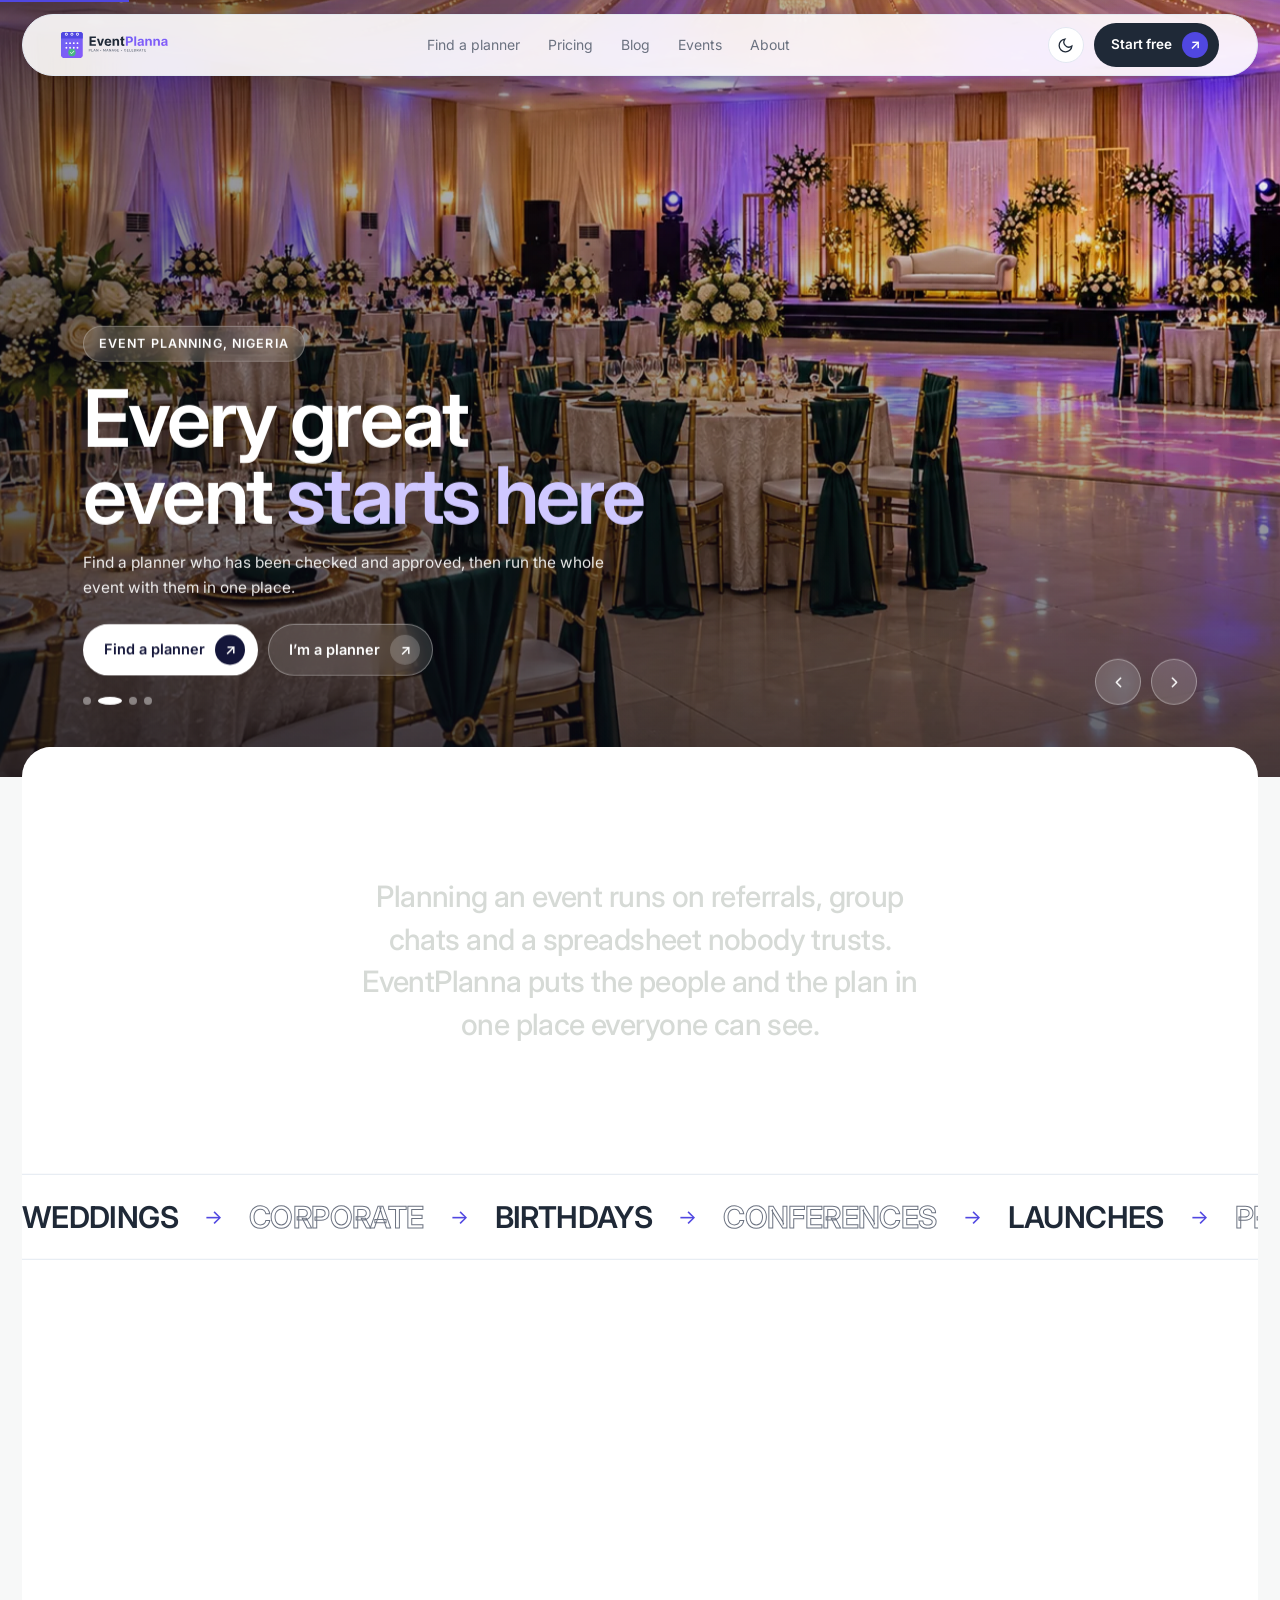
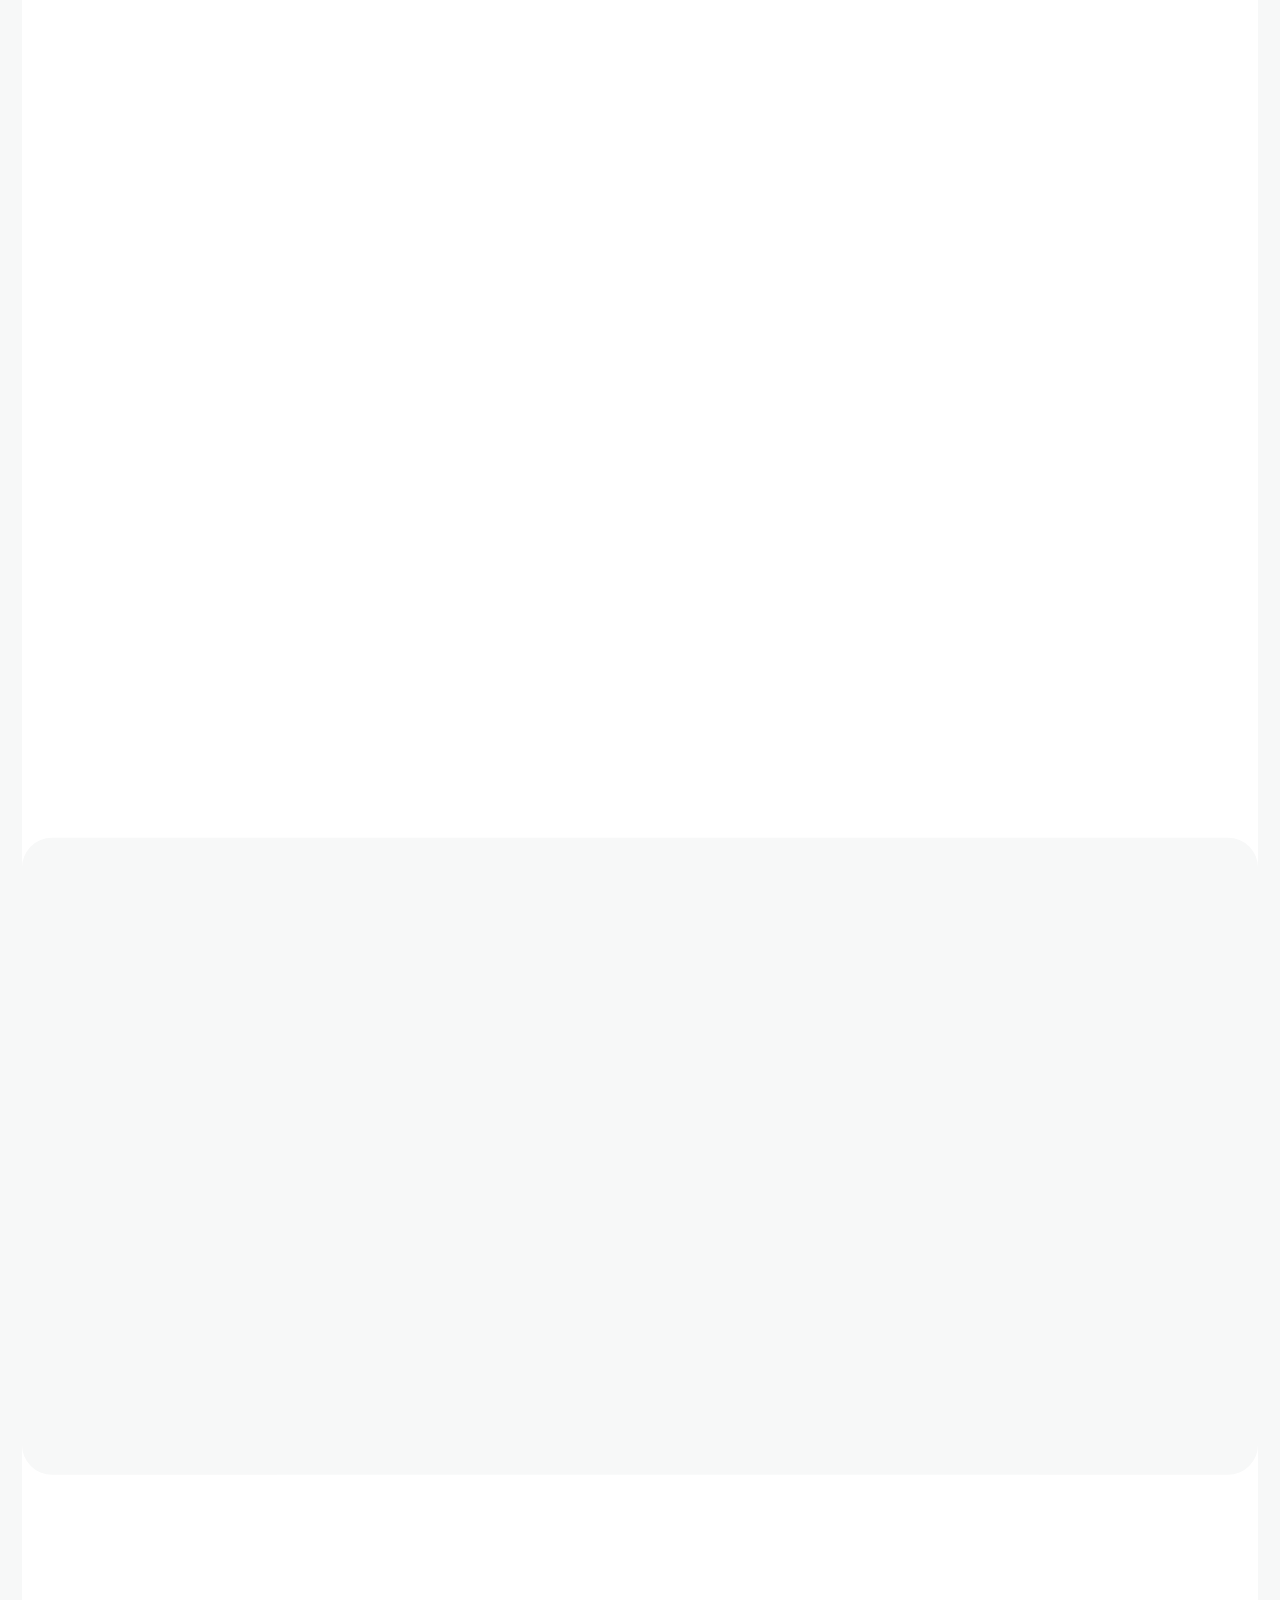
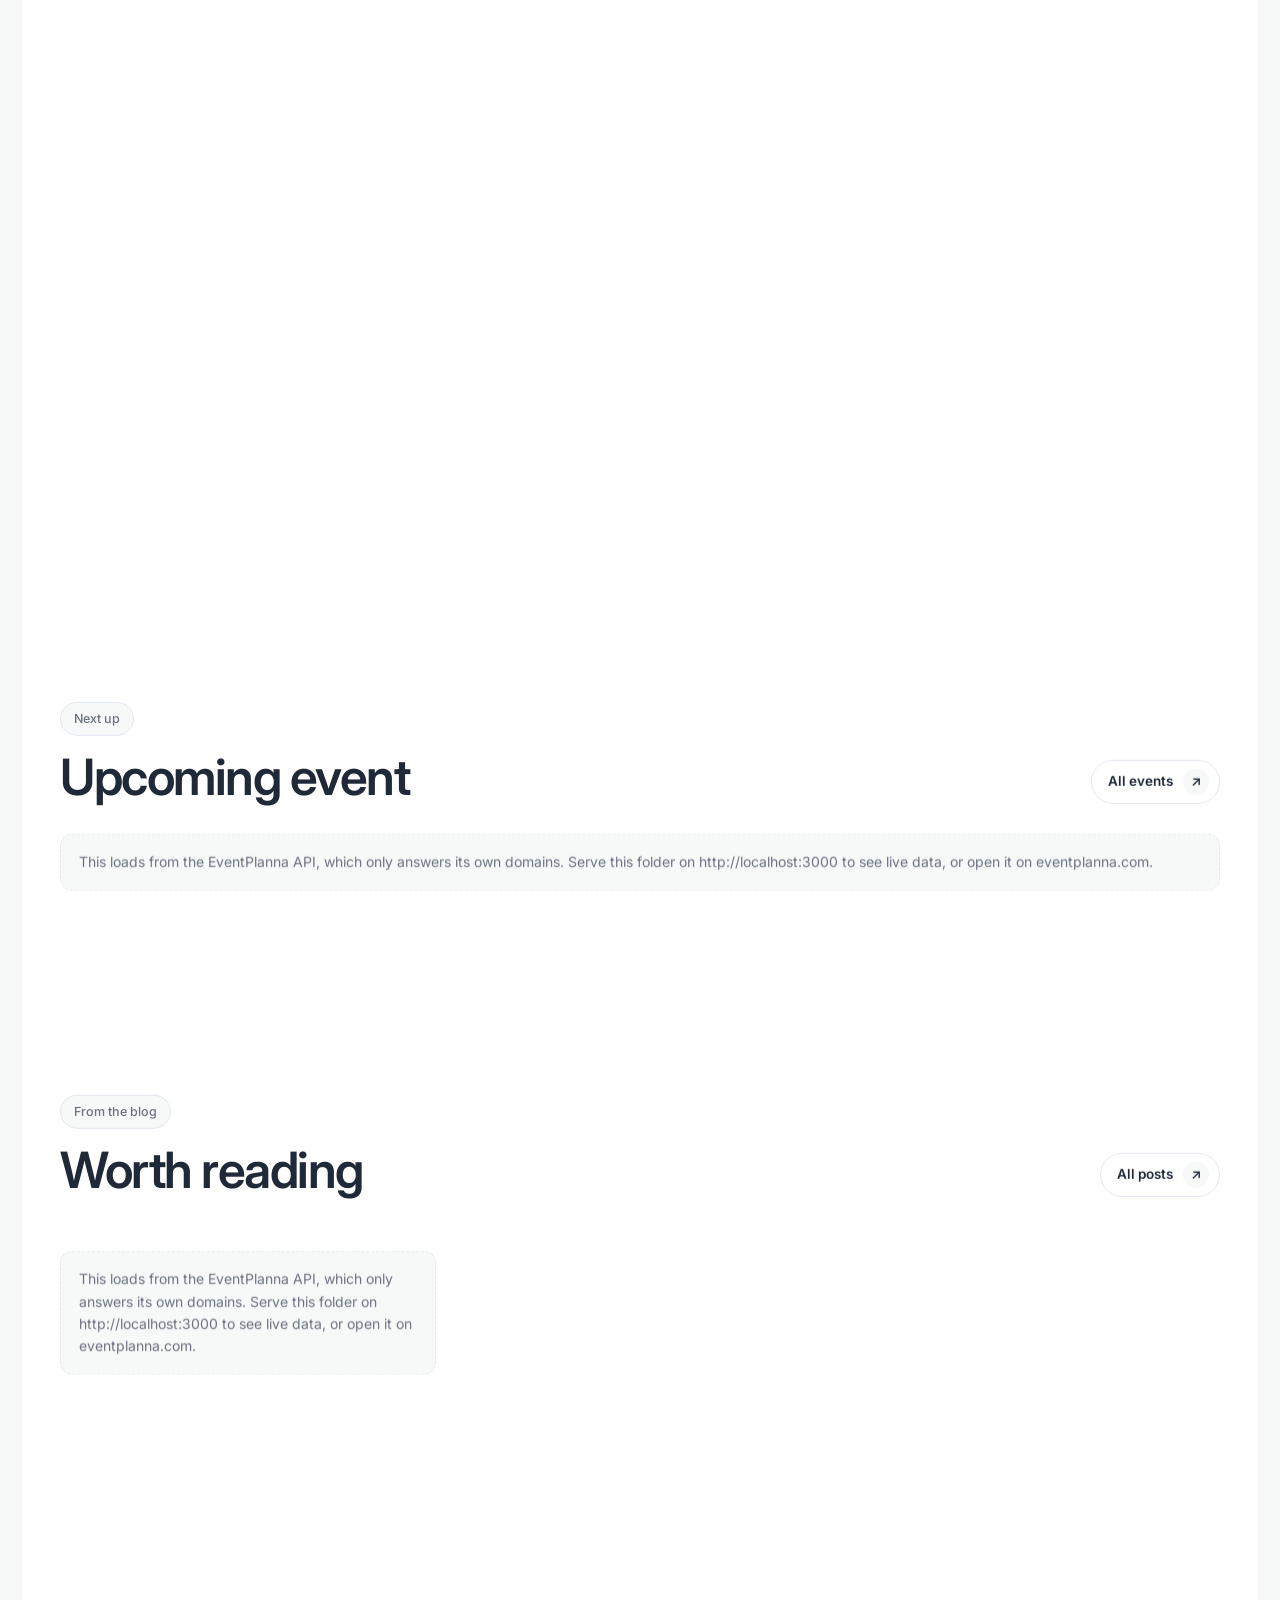
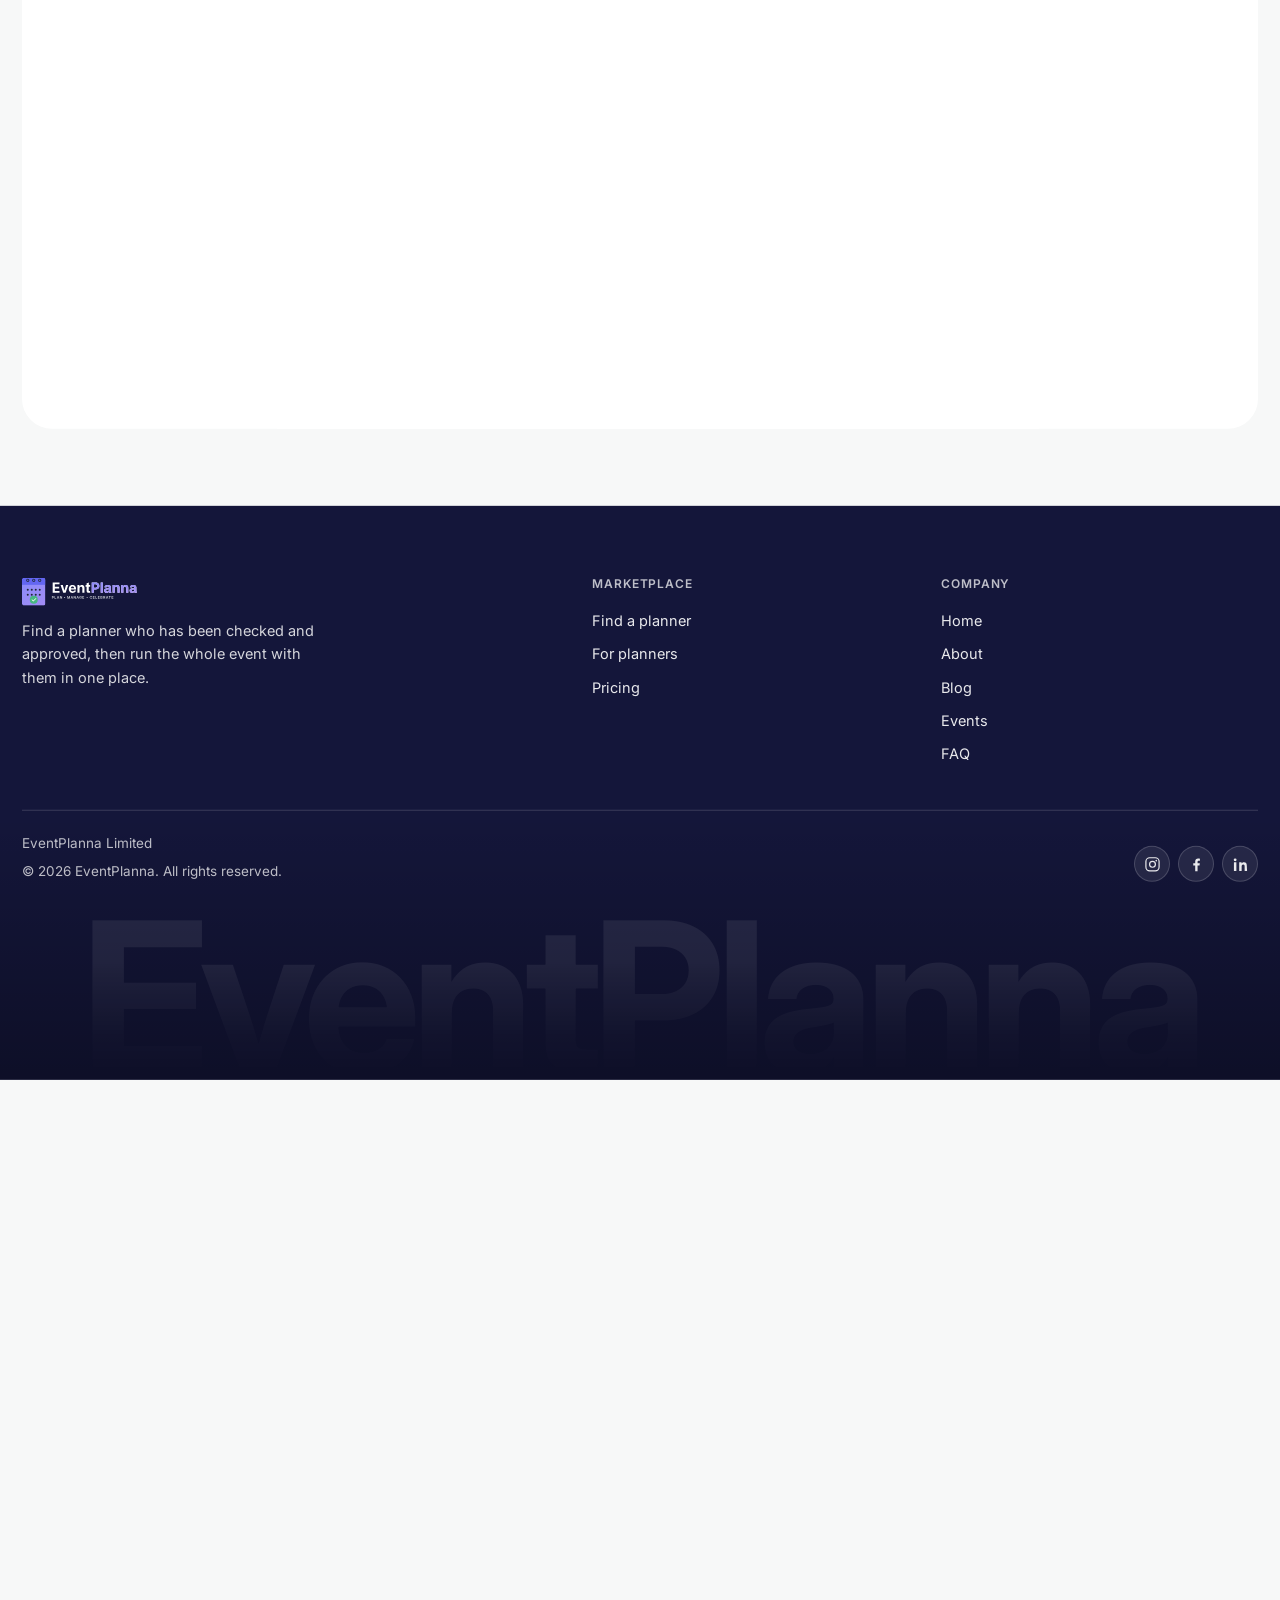
==== commit 9532acae: "Make the workspace usable, and the panels that are not, look it The panel in the Find a planner hero" ====
--- a/index.html
+++ b/index.html
@@ -11,8 +11,8 @@
 <link rel="preconnect" href="https://fonts.gstatic.com" crossorigin>
 <link rel="preconnect" href="https://api.eventplanna.com">
 <link href="https://fonts.googleapis.com/css2?family=Inter:wght@400;500;600;700&display=swap" rel="stylesheet">
-<link rel="stylesheet" href="assets/styles.css?v=8">
-<link rel="stylesheet" href="assets/components.css?v=8">
+<link rel="stylesheet" href="assets/styles.css?v=9">
+<link rel="stylesheet" href="assets/components.css?v=9">
 </head>
 <body>
 
@@ -42,10 +42,10 @@
   <div class="stage-pin">
     <div class="stage" data-carousel="Slide" data-stage>
       <div class="ttrack">
-        <div class="tslide" style="--img:url(img/stage-banquet.webp?v=8)" role="img" aria-label="A green and gold banquet hall, laid for dinner"></div>
-        <div class="tslide" style="--img:url(img/stage-reception.webp?v=8)" role="img" aria-label="A wedding reception under colour, the floor lit"></div>
-        <div class="tslide" style="--img:url(img/stage-hall.webp?v=8)" role="img" aria-label="A wedding hall in purple and gold, tables dressed"></div>
-        <div class="tslide" style="--img:url(img/stage-summit.webp?v=8)" role="img" aria-label="A conference hall set for a corporate summit"></div>
+        <div class="tslide" style="--img:url(img/stage-banquet.webp?v=9)" role="img" aria-label="A green and gold banquet hall, laid for dinner"></div>
+        <div class="tslide" style="--img:url(img/stage-reception.webp?v=9)" role="img" aria-label="A wedding reception under colour, the floor lit"></div>
+        <div class="tslide" style="--img:url(img/stage-hall.webp?v=9)" role="img" aria-label="A wedding hall in purple and gold, tables dressed"></div>
+        <div class="tslide" style="--img:url(img/stage-summit.webp?v=9)" role="img" aria-label="A conference hall set for a corporate summit"></div>
       </div>
       <div class="stage-veil"></div>
       <button class="stage-arrow prev" type="button" data-prev aria-label="Previous photograph"><svg width="17" height="17" viewBox="0 0 24 24" fill="none" stroke="currentColor" stroke-width="2.2" stroke-linecap="round" stroke-linejoin="round"><path d="M15 18 9 12l6-6"/></svg></button>
@@ -89,14 +89,14 @@
       <div class="hero-media-wrap reveal">
         <div class="hero-media">
           <div class="col up">
-            <div class="pcard ph t-grey" style="--img:url(img/hero-venue.webp?v=8)"><span class="plabel">Reception &middot; Victoria Island</span></div>
-            <div class="pcard ph t-cream" style="--img:url(img/ev-banquet.webp?v=8)"><span class="plabel">Banquet hall &middot; Lagos</span></div>
-            <div class="pcard ph t-blush" style="--img:url(img/hero-decor.webp?v=8)"><span class="plabel">Styling &middot; Lekki</span></div>
+            <div class="pcard ph t-grey" style="--img:url(img/hero-venue.webp?v=9)"><span class="plabel">Reception &middot; Victoria Island</span></div>
+            <div class="pcard ph t-cream" style="--img:url(img/ev-banquet.webp?v=9)"><span class="plabel">Banquet hall &middot; Lagos</span></div>
+            <div class="pcard ph t-blush" style="--img:url(img/hero-decor.webp?v=9)"><span class="plabel">Styling &middot; Lekki</span></div>
           </div>
           <div class="col down">
-            <div class="pcard ph t-lilac" style="--img:url(img/ev-reception.webp?v=8)"><span class="plabel">The reception floor &middot; Ikeja</span></div>
-            <div class="pcard ph t-blue" style="--img:url(img/hero-entertainment.webp?v=8)"><span class="plabel">Live band &middot; Ikeja</span></div>
-            <div class="pcard ph t-mint" style="--img:url(img/ev-summit.webp?v=8)"><span class="plabel">Corporate summit &middot; Abuja</span></div>
+            <div class="pcard ph t-lilac" style="--img:url(img/ev-reception.webp?v=9)"><span class="plabel">The reception floor &middot; Ikeja</span></div>
+            <div class="pcard ph t-blue" style="--img:url(img/hero-entertainment.webp?v=9)"><span class="plabel">Live band &middot; Ikeja</span></div>
+            <div class="pcard ph t-mint" style="--img:url(img/ev-summit.webp?v=9)"><span class="plabel">Corporate summit &middot; Abuja</span></div>
           </div>
         </div>
         <div class="hfloat a">
@@ -198,7 +198,7 @@
           <li><svg width="16" height="16" viewBox="0 0 24 24" fill="none" stroke="#5047e1" stroke-width="3"><path d="M20 6 9 17l-5-5"/></svg> Every message sitting against the booking it belongs to</li>
         </ul>
         <div class="hero-actions" style="margin-top:26px">
-          <a class="btn btn-dark" href="marketplace.html#workspace">See the workspace <span class="cap">&#8599;</span></a>
+          <a class="btn btn-dark" href="playground.html">Try the workspace <span class="cap">&#8599;</span></a>
           <a class="btn btn-light" href="pricing.html">What it costs <span class="cap">&#8599;</span></a>
         </div>
       </div>
@@ -245,7 +245,7 @@
     </div>
     <div class="foot-bot">
       <div>
-        <div>EventPlanna &middot; Nigeria</div>
+        <div>EventPlanna Limited</div>
         <div style="margin-top:6px">&copy; 2026 EventPlanna. All rights reserved.</div>
       </div>
       <div class="socials"><a class="soc" href="https://www.instagram.com/theeventplanna/" target="_blank" rel="noopener" aria-label="EventPlanna on Instagram" title="Instagram"><svg width="17" height="17" viewBox="0 0 24 24" fill="none" stroke="currentColor" stroke-width="1.7" stroke-linejoin="round"><rect x="2.7" y="2.7" width="18.6" height="18.6" rx="5.4"/><circle cx="12" cy="12" r="4.1"/><circle cx="17.3" cy="6.8" r="1.15" fill="currentColor" stroke="none"/></svg></a><a class="soc" href="https://www.facebook.com/profile.php?id=61594179380852" target="_blank" rel="noopener" aria-label="EventPlanna on Facebook" title="Facebook"><svg width="17" height="17" viewBox="0 0 24 24" fill="currentColor" stroke="none" stroke-linejoin="round"><path d="M13.5 21.9v-8.2h2.76l.41-3.2h-3.17V8.44c0-.93.26-1.56 1.59-1.56h1.7V4.01c-.3-.04-1.3-.13-2.48-.13-2.45 0-4.13 1.5-4.13 4.25v2.37H7.42v3.2h2.76v8.2z"/></svg></a><a class="soc" href="https://www.linkedin.com/company/112656623/" target="_blank" rel="noopener" aria-label="EventPlanna on LinkedIn" title="LinkedIn"><svg width="17" height="17" viewBox="0 0 24 24" fill="currentColor" stroke="none" stroke-linejoin="round"><path d="M6.17 21.3H2.72V9.2h3.45zM4.44 7.69a2 2 0 1 1 0-4.01 2 2 0 0 1 0 4.01M21.28 21.3h-3.44v-5.89c0-1.4-.03-3.2-1.96-3.2-1.96 0-2.26 1.53-2.26 3.1v5.99h-3.45V9.2h3.31v1.65h.05c.46-.87 1.58-1.79 3.26-1.79 3.49 0 4.13 2.3 4.13 5.28z"/></svg></a></div>
@@ -254,7 +254,7 @@
   <div class="foot-mark" aria-hidden="true">EventPlanna</div>
 </footer>
 
-<script src="assets/app.js?v=8"></script>
-<script src="assets/data.js?v=8"></script>
+<script src="assets/app.js?v=9"></script>
+<script src="assets/data.js?v=9"></script>
 </body>
 </html>
--- a/assets/components.css
+++ b/assets/components.css
@@ -856,7 +856,10 @@
    Say it once, for the three of them. */
 .dir-grid [hidden], .dir-pager[hidden], .dir-empty[hidden] { display: none; }
 
+/* The card is an anchor, so without this the browser underlines everything
+   inside it: the name, the city, the price and the monogram. */
 .dir-card { position: relative; text-align: left; font: inherit; cursor: pointer;
+  text-decoration: none; color: inherit;
   display: flex; flex-direction: column; overflow: hidden;
   background: var(--white); border: 1px solid var(--border); border-radius: var(--r-lg);
   transition: transform .4s var(--ease), box-shadow .4s var(--ease), border-color .25s; }
@@ -1137,6 +1140,17 @@
 .plp-soc small { display: block; font-size: 12px; color: var(--grey); margin-top: 1px;
   word-break: break-word; }
 
+/* ---- the alternatives at the foot of a profile ----
+   The same cards as the directory, so arriving here from a profile and
+   arriving from the directory look like the same shortlist. */
+.plp-more { padding-top: clamp(40px,5vw,70px); }
+.plp-more .dir-grid { margin-top: 26px; }
+.plp-more-links { display: flex; flex-wrap: wrap; gap: 10px; margin-top: 26px; }
+
+/* One line on the confirmation, where somebody has just pressed a button that
+   looks like it paid for something. */
+.ef-small { font-size: 13px; color: var(--grey); text-align: center; margin-top: 22px; }
+
 .plp-miss { text-align: center; padding: clamp(40px,8vw,90px) 0; }
 .plp-miss h1 { font-size: clamp(27px,4vw,44px); }
 .plp-miss p { color: var(--grey); margin: 16px auto 26px; max-width: 42ch; }
@@ -1348,3 +1362,331 @@
 .diff svg { flex: none; margin-top: 3px; color: var(--green); }
 .diff b { display: block; font-size: 15px; font-weight: 600; letter-spacing: -.01em; }
 .diff p { font-size: 13.5px; color: var(--grey); margin-top: 4px; }
+
+/* ============================================================
+   PANELS AS ILLUSTRATIONS
+   The workspace panels in the two hero blocks were being read as live UI
+   somebody could click. Nothing about them has changed except the framing:
+   a tinted pad, two soft blobs, a second card showing behind, and a slight
+   turn off the flat. A thing standing at an angle on a pad is a picture of a
+   product; a thing squared up to the viewport is a product.
+
+   They are also inert for real, not just to the eye: aria-hidden in the
+   markup, pointer-events and selection off here.
+   ============================================================ */
+.illus { position: relative; overflow: hidden; border-radius: var(--r-xl);
+  padding: clamp(26px,3.6vw,52px) clamp(18px,3vw,44px);
+  background: linear-gradient(152deg, #f1eefd 0%, #f8f7ff 54%, #eef3fd 100%);
+  pointer-events: none; user-select: none; }
+.illus-blob { position: absolute; border-radius: 50%; filter: blur(30px); opacity: .9; }
+.illus-blob.a { width: 52%; aspect-ratio: 1; left: -10%; top: -8%;
+  background: radial-gradient(circle, #cfc6fa 0%, rgba(207,198,250,0) 68%); }
+.illus-blob.b { width: 46%; aspect-ratio: 1; right: -8%; bottom: -10%;
+  background: radial-gradient(circle, #bcd9f9 0%, rgba(188,217,249,0) 68%); }
+
+.illus-stack { position: relative;
+  transform: perspective(1300px) rotateY(-11deg) rotateX(4deg) rotate(-1.4deg);
+  transform-style: preserve-3d; }
+/* The card behind. No content: its whole job is to say "there is more of
+   this", which a second rendered panel would do less honestly. */
+.illus-ghost { position: absolute; inset: 7% -5% -8% 9%;
+  border-radius: var(--r); background: var(--white);
+  border: 1px solid var(--border); box-shadow: 0 18px 44px rgba(20,22,58,.1);
+  transform: translateZ(-42px); }
+.illus .chartbox { position: relative; box-shadow: 0 26px 60px rgba(20,22,58,.16); }
+.illus .chartbox .delta { box-shadow: none; }
+
+@media (max-width: 1000px) {
+  /* Flat on a phone: the turn costs horizontal room the panel needs more. */
+  .illus-stack { transform: none; }
+  .illus-ghost { inset: 6% -3% -6% 6%; transform: none; }
+}
+@media (prefers-reduced-motion: reduce) { .illus-stack { transform: none; } }
+
+/* ============================================================
+   CHARGED OR FREE
+   Whether a planner charges for a consultation is the first thing a client
+   wants to know, and it used to be buried in the sidebar of the profile. The
+   same flag now sits on the directory card, on the top-rated strip and in the
+   badge row on the profile, so it reads the same wherever it is met.
+   ============================================================ */
+.fee-flag { display: inline-flex; align-items: center; gap: 5px;
+  font-size: 11px; font-weight: 600; letter-spacing: .01em; white-space: nowrap;
+  padding: 5px 10px; border-radius: 999px; }
+.fee-flag svg { flex: none; }
+.fee-flag.free { background: #e7f7f0; color: #0b7a56; }
+.fee-flag.paid { background: var(--green-100); color: var(--green); }
+:root[data-theme="dark"] .fee-flag.free { background: #10352a; color: #5fd3a8; }
+
+/* On a card cover the flag sits opposite the Approved tag, on the same line. */
+.dir-cover .fee-flag { position: absolute; right: 12px; top: 12px;
+  background: rgba(255,255,255,.93); }
+.dir-cover .fee-flag.free { color: #0b7a56; }
+.dir-cover .fee-flag.paid { color: var(--green); }
+@media (max-width: 1340px) and (min-width: 901px) {
+  /* Three across is the tightest the cover gets; the flag drops its label
+     rather than wrapping on top of the Approved tag. */
+  .dir-cover .fee-flag { font-size: 10px; padding: 4px 8px; }
+}
+
+/* ============================================================
+   HIGHEST RATED
+   Five cards above the search, so somebody who does not want to filter
+   anything still has a place to start.
+   ============================================================ */
+.top-rated { margin-top: 34px; padding: clamp(20px,2.6vw,30px) clamp(18px,2.4vw,28px);
+  background: var(--tile); border: 1px solid var(--border); border-radius: var(--r-xl); }
+.tr-head { display: flex; justify-content: space-between; align-items: baseline;
+  gap: 10px 26px; flex-wrap: wrap; }
+.tr-head h3 { font-size: 17px; }
+.tr-head p { font-size: 12.5px; color: var(--grey); max-width: 62ch; }
+.tr-grid { display: grid; grid-template-columns: repeat(5,1fr); gap: 10px; margin-top: 18px; }
+@media (max-width: 1240px) { .tr-grid { grid-template-columns: repeat(3,1fr); } }
+@media (max-width: 760px)  { .tr-grid { grid-template-columns: repeat(2,1fr); } }
+@media (max-width: 460px)  { .tr-grid { grid-template-columns: 1fr; } }
+
+.tr-card { position: relative; display: flex; flex-direction: column; align-items: flex-start;
+  gap: 2px; padding: 16px 16px 15px; text-decoration: none; color: inherit;
+  background: var(--white); border: 1px solid var(--border); border-radius: var(--r-lg);
+  transition: transform .4s var(--ease), box-shadow .4s var(--ease), border-color .25s; }
+.tr-card:hover { transform: translateY(-4px); box-shadow: var(--shadow); border-color: #d7d3f5; }
+.tr-card:focus-visible { outline: 2px solid var(--green); outline-offset: 3px; }
+.tr-rank { position: absolute; right: 14px; top: 13px; font-size: 12px; font-weight: 700;
+  color: var(--border); letter-spacing: -.02em; }
+.tr-mono { width: 42px; height: 42px; border-radius: 13px; display: grid; place-items: center;
+  font-size: 15px; font-weight: 600; color: rgba(31,41,55,.55); margin-bottom: 10px; }
+.tr-name { font-size: 15px; font-weight: 600; letter-spacing: -.012em; }
+.tr-where { font-size: 12.5px; color: var(--grey); }
+.tr-rate { display: inline-flex; align-items: center; gap: 5px; margin-top: 8px;
+  font-size: 12.5px; font-weight: 600; color: #b07a06; }
+.tr-rate em { font-style: normal; font-weight: 400; color: var(--grey); }
+.tr-card .fee-flag { margin-top: 11px; }
+:root[data-theme="dark"] .tr-rate { color: #e0b154; }
+
+/* ============================================================
+   THE WORKSPACE PLAYGROUND
+   playground.html. One sample event a visitor can actually use before they
+   have an account: tick a task, record a payment, move a booking on, change
+   role, open the client's view. assets/playground.js holds the state and
+   repaints the body; everything here is the shell it paints into.
+
+   It deliberately looks like product rather than like marketing. That is the
+   opposite of the decision made for the hero panels, which were reframed as
+   illustrations precisely because they were NOT usable. Here the thing is
+   usable, so looking usable is honest.
+   ============================================================ */
+.pg-head { display: grid; grid-template-columns: minmax(0,1.3fr) auto; gap: 26px;
+  align-items: end; }
+@media (max-width: 900px) { .pg-head { grid-template-columns: 1fr; align-items: start; } }
+.pg-controls { display: flex; align-items: flex-end; gap: 10px; flex-wrap: wrap; }
+.pg-role { display: flex; flex-direction: column; gap: 6px; }
+.pg-role span { font-size: 11px; font-weight: 600; letter-spacing: .06em;
+  text-transform: uppercase; color: var(--grey); }
+.pg-role .fld { padding: 9px 36px 9px 14px; border-radius: var(--r); font-size: 14px; }
+
+.pg { border: 1px solid var(--border); border-radius: var(--r-xl); overflow: hidden;
+  background: var(--white); box-shadow: var(--shadow); }
+.pg-tabs { display: flex; gap: 2px; padding: 8px 8px 0; overflow-x: auto;
+  background: var(--tile); border-bottom: 1px solid var(--border); scrollbar-width: none; }
+.pg-tabs::-webkit-scrollbar { display: none; }
+.pg-tab { font: inherit; font-size: 13.5px; font-weight: 500; white-space: nowrap;
+  cursor: pointer; border: 1px solid transparent; border-bottom: 0; padding: 11px 17px;
+  border-radius: var(--r) var(--r) 0 0; background: none; color: var(--grey);
+  transition: background .2s, color .2s; }
+.pg-tab[hidden] { display: none; }
+.pg-tab:hover { color: var(--ink); }
+.pg-tab.on { background: var(--white); border-color: var(--border); color: var(--ink);
+  font-weight: 600; margin-bottom: -1px; padding-bottom: 12px; }
+.pg-body { padding: clamp(18px,2.6vw,28px); }
+.pg-boot { color: var(--grey); font-size: 14px; }
+.pg-note { font-size: 12.5px; color: var(--grey); margin-top: 14px; }
+
+.pg-event { display: flex; justify-content: space-between; align-items: center; gap: 14px;
+  flex-wrap: wrap; padding-bottom: 16px; margin-bottom: 20px;
+  border-bottom: 1px solid var(--border); }
+.pg-event b { display: block; font-size: 16px; letter-spacing: -.015em; }
+.pg-event small { display: block; font-size: 12.5px; color: var(--grey); margin-top: 3px; }
+.pg-badge { font-size: 11.5px; font-weight: 600; padding: 5px 12px; border-radius: 999px;
+  background: var(--green-100); color: var(--green); white-space: nowrap; }
+
+/* ---- numbers ---- */
+.pg-kpis { display: grid; grid-template-columns: repeat(4,1fr); gap: 10px; }
+.pg-kpis.three { grid-template-columns: repeat(3,1fr); }
+@media (max-width: 900px) { .pg-kpis, .pg-kpis.three { grid-template-columns: repeat(2,1fr); } }
+@media (max-width: 480px) { .pg-kpis, .pg-kpis.three { grid-template-columns: 1fr; } }
+.pg-kpi { border: 1px solid var(--border); border-radius: var(--r); padding: 14px 16px;
+  background: var(--tile); }
+.pg-kpi em { font-style: normal; display: block; font-size: 10px; font-weight: 600;
+  letter-spacing: .06em; text-transform: uppercase; color: var(--grey); }
+.pg-kpi b { display: block; font-size: clamp(19px,2.2vw,24px); font-weight: 600;
+  letter-spacing: -.025em; margin-top: 6px; }
+.pg-kpi small { display: block; font-size: 12px; color: var(--grey); margin-top: 4px; }
+
+.pg-sum { display: flex; flex-wrap: wrap; gap: 10px 40px; padding-bottom: 18px;
+  margin-bottom: 18px; border-bottom: 1px solid var(--border); }
+.pg-sum em { font-style: normal; display: block; font-size: 10px; font-weight: 600;
+  letter-spacing: .06em; text-transform: uppercase; color: var(--grey); }
+.pg-sum b { display: block; font-size: 21px; font-weight: 600; letter-spacing: -.02em;
+  margin-top: 4px; }
+.pg-sum b.good { color: var(--green); }
+
+.pg-alert { display: flex; gap: 12px; align-items: flex-start; margin-top: 16px;
+  padding: 14px 17px; border-radius: var(--r); background: var(--amber-bg); color: #7c4a06; }
+.pg-alert svg { flex: none; margin-top: 2px; }
+.pg-alert.bad { background: var(--red-bg); color: #8f3434; }
+.pg-alert + .pg-alert { margin-top: 10px; }
+.pg-alert b { display: block; font-size: 14px; }
+.pg-alert span { display: block; font-size: 13px; margin-top: 4px; opacity: .92; }
+
+.pg-two { display: grid; grid-template-columns: 1.1fr .9fr; gap: 12px; margin-top: 16px; }
+@media (max-width: 900px) { .pg-two { grid-template-columns: 1fr; } }
+.pg-panel { border: 1px solid var(--border); border-radius: var(--r); padding: 18px 20px; }
+.pg-panel h3 { font-size: 14px; margin-bottom: 14px; }
+.pg-row { display: flex; align-items: center; gap: 12px; padding: 7px 0; font-size: 13px; }
+.pg-row .nm { flex: 1; min-width: 0; }
+.pg-row .val { font-weight: 600; flex: none; }
+.pg-track { flex: 1.3; height: 7px; border-radius: 4px; background: #eef0f4; overflow: hidden;
+  min-width: 60px; }
+.pg-track i { display: block; height: 100%; border-radius: 4px; background: var(--green);
+  transition: width .5s var(--ease); }
+.pg-hint { font-size: 12.5px; color: var(--grey); margin-top: 14px; line-height: 1.55; }
+.pg-hint.small { margin-top: 10px; display: inline-flex; gap: 7px; align-items: center; }
+.pg-hint b { color: var(--ink); font-weight: 600; }
+
+.pg-feed { list-style: none; margin: 0; padding: 0; display: grid; gap: 11px; }
+.pg-feed li { display: flex; gap: 11px; font-size: 13px; }
+.pg-feed i { flex: none; width: 8px; height: 8px; margin-top: 6px; border-radius: 50%;
+  background: var(--green); }
+.pg-feed small { display: block; font-size: 11.5px; color: var(--grey); margin-top: 2px; }
+
+/* ---- the budget table ---- */
+.pg-table { width: 100%; border-collapse: collapse; font-size: 13.5px; }
+.pg-table th { text-align: left; font-size: 10.5px; font-weight: 600; letter-spacing: .06em;
+  text-transform: uppercase; color: var(--grey); padding: 0 12px 10px 0; }
+.pg-table td { padding: 11px 12px 11px 0; border-top: 1px solid var(--border);
+  vertical-align: middle; }
+.pg-table tbody tr:first-child td { border-top: 0; }
+.pg-used { display: flex; align-items: center; gap: 10px; min-width: 120px; }
+.pg-used span { font-weight: 600; font-variant-numeric: tabular-nums; }
+.pg-used.warn span { color: var(--amber); }
+.pg-used.bad span { color: var(--red); }
+.pg-act { text-align: right; white-space: nowrap; }
+.pg-mini { font: inherit; font-size: 12.5px; font-weight: 600; cursor: pointer;
+  background: none; border: 1px solid var(--border); border-radius: 999px;
+  padding: 6px 13px; color: var(--green); transition: background .2s, border-color .2s; }
+.pg-mini:hover { background: var(--green-100); border-color: #c9c5f2; }
+.pg-payrow td { background: var(--tile); border-radius: var(--r); }
+.pg-payform { display: flex; align-items: flex-end; gap: 12px; flex-wrap: wrap;
+  padding: 4px 0 6px; }
+.pg-payform label { display: flex; flex-direction: column; gap: 6px; font-size: 12.5px;
+  font-weight: 600; }
+.pg-money { display: flex; }
+.pg-money span { display: grid; place-items: center; padding: 0 12px; font-weight: 600;
+  color: var(--grey); background: var(--white); border: 1px solid var(--border);
+  border-right: 0; border-radius: var(--r) 0 0 var(--r); }
+.pg-money .fld { border-radius: 0 var(--r) var(--r) 0; width: 170px; padding: 9px 12px; }
+
+/* ---- bookings ---- */
+.pg-books { display: grid; gap: 12px; }
+.pg-book { border: 1px solid var(--border); border-radius: var(--r-lg); padding: 18px 20px; }
+.pg-book.dead { opacity: .62; }
+.pg-book-top { display: flex; justify-content: space-between; align-items: center; gap: 14px;
+  flex-wrap: wrap; }
+.pg-book-top b { font-size: 15px; letter-spacing: -.012em; }
+.pg-book-top small { display: block; font-size: 12.5px; color: var(--grey); margin-top: 3px; }
+.pg-state { font-size: 11.5px; font-weight: 600; padding: 5px 12px; border-radius: 999px;
+  background: var(--tile); color: var(--grey); white-space: nowrap; }
+.pg-state.s-accepted { background: var(--blue-bg); color: var(--blue); }
+.pg-state.s-confirmed { background: var(--green-100); color: var(--green); }
+.pg-state.s-completed { background: #e7f7f0; color: #0b7a56; }
+.pg-state.s-declined, .pg-state.s-cancelled { background: var(--red-bg); color: var(--red); }
+.pg-rail { display: flex; flex-wrap: wrap; gap: 7px; margin-top: 14px; }
+.pg-rail span { font-size: 11.5px; font-weight: 600; padding: 6px 12px; border-radius: 999px;
+  border: 1px solid var(--border); color: var(--grey); }
+.pg-rail span.done { background: var(--green-100); border-color: #d7d3f5; color: var(--green); }
+.pg-rail span.now { background: var(--green); border-color: var(--green); color: #fff; }
+.pg-rail span.off { opacity: .5; text-decoration: line-through; }
+.pg-rail span.off.on { background: var(--red-bg); border-color: #f6d9d9; color: var(--red);
+  opacity: 1; text-decoration: none; }
+.pg-log { display: flex; flex-wrap: wrap; gap: 6px 18px; margin-top: 13px; font-size: 12px;
+  color: var(--grey); }
+.pg-log b { color: var(--ink); font-weight: 600; }
+.pg-book-act { display: flex; gap: 9px; flex-wrap: wrap; margin-top: 16px; }
+
+/* ---- phases and tasks ---- */
+.pg-phase + .pg-phase { margin-top: 24px; }
+.pg-phase-top { display: flex; justify-content: space-between; align-items: baseline;
+  gap: 14px; padding-bottom: 10px; border-bottom: 1px solid var(--border); }
+.pg-phase-top h3 { font-size: 14.5px; }
+.pg-phase-top span { font-size: 12px; color: var(--grey); font-weight: 600; }
+.pg-task { display: grid; grid-template-columns: auto 1fr auto auto; gap: 14px;
+  align-items: center; padding: 11px 2px; border-bottom: 1px solid var(--border);
+  cursor: pointer; font-size: 13.5px; }
+.pg-task:last-child { border-bottom: 0; }
+.pg-task input { position: absolute; opacity: 0; width: 0; height: 0; }
+.pg-box { width: 20px; height: 20px; border-radius: 6px; border: 1.6px solid var(--border);
+  display: grid; place-items: center; color: transparent; transition: background .2s,
+  border-color .2s, color .2s; }
+.pg-task:hover .pg-box { border-color: var(--green); }
+.pg-task.done .pg-box { background: var(--green); border-color: var(--green); color: #fff; }
+.pg-task.done .pg-task-t { color: var(--grey); text-decoration: line-through; }
+.pg-task-w, .pg-task-d { font-size: 12px; color: var(--grey); white-space: nowrap; }
+.pg-task-w { font-weight: 600; }
+@media (max-width: 620px) {
+  .pg-task { grid-template-columns: auto 1fr auto; }
+  .pg-task-w { grid-column: 2; grid-row: 2; }
+  .pg-task-d { grid-column: 3; grid-row: 2; }
+}
+
+/* ---- team ---- */
+.pg-team { display: grid; grid-template-columns: repeat(3,1fr); gap: 12px; }
+@media (max-width: 900px) { .pg-team { grid-template-columns: 1fr; } }
+.pg-member { border: 1px solid var(--border); border-radius: var(--r-lg); padding: 18px 20px; }
+.pg-member.on { border-color: var(--green); box-shadow: 0 0 0 1px var(--green); }
+.pg-member-top { display: flex; align-items: center; gap: 11px; }
+.pg-ini { flex: none; width: 38px; height: 38px; border-radius: 12px; display: grid;
+  place-items: center; font-weight: 600; background: var(--green-100); color: var(--green); }
+.pg-member-top b { font-size: 14.5px; }
+.pg-member-top small { display: block; font-size: 12px; color: var(--grey); margin-top: 2px; }
+.pg-you { margin-left: auto; font-size: 10.5px; font-weight: 700; letter-spacing: .06em;
+  text-transform: uppercase; color: var(--green); }
+.pg-can { list-style: none; margin: 15px 0 0; padding: 0; display: grid; gap: 9px; }
+.pg-can li { display: flex; gap: 9px; align-items: flex-start; font-size: 12.5px; }
+.pg-can svg { flex: none; margin-top: 1px; color: var(--green); }
+.pg-can li.no { color: var(--grey); }
+.pg-can li.no svg { color: var(--red); }
+
+/* ---- the client portal ---- */
+.pg-portal-switch { display: inline-flex; gap: 4px; padding: 4px; border-radius: 999px;
+  background: var(--tile); border: 1px solid var(--border); margin-bottom: 18px; }
+.pg-seg { font: inherit; font-size: 13px; font-weight: 600; cursor: pointer; border: 0;
+  padding: 8px 16px; border-radius: 999px; background: none; color: var(--grey);
+  transition: background .2s, color .2s; }
+.pg-seg.on { background: var(--white); color: var(--ink); box-shadow: var(--shadow); }
+.pg-portal { display: grid; gap: 12px; }
+.pg-portal.client { padding: 20px; border-radius: var(--r-lg);
+  background: linear-gradient(170deg, var(--green-100), var(--tile)); }
+.pg-portal-head { margin-bottom: 4px; }
+.pg-portal-head b { font-size: 16px; }
+.pg-portal-head small { display: block; font-size: 12.5px; color: var(--grey); margin-top: 3px; }
+.pg-portal .pg-panel { background: var(--white); }
+.pg-never { border: 1px dashed var(--border); border-radius: var(--r); padding: 16px 18px;
+  background: var(--white); }
+.pg-never h4 { display: flex; align-items: center; gap: 8px; font-size: 13px; }
+.pg-never p { font-size: 12.5px; color: var(--grey); margin-top: 8px; line-height: 1.55; }
+
+.pg-locked { display: flex; gap: 13px; align-items: flex-start; padding: 24px 26px;
+  border: 1px dashed var(--border); border-radius: var(--r-lg); background: var(--tile); }
+.pg-locked svg { flex: none; margin-top: 2px; color: var(--grey); }
+.pg-locked b { display: block; font-size: 15px; }
+.pg-locked span { display: block; font-size: 13.5px; color: var(--grey); margin-top: 6px;
+  max-width: 54ch; }
+
+:root[data-theme="dark"] .illus {
+  background: linear-gradient(152deg, #1b1c33 0%, #15162a 54%, #16202f 100%); }
+:root[data-theme="dark"] .illus-blob { opacity: .5; }
+
+:root[data-theme="dark"] .pg-track { background: #262a3c; }
+:root[data-theme="dark"] .pg-state.s-completed { background: #10352a; color: #5fd3a8; }
+:root[data-theme="dark"] .pg-portal.client {
+  background: linear-gradient(170deg, var(--green-100), var(--tile)); }
